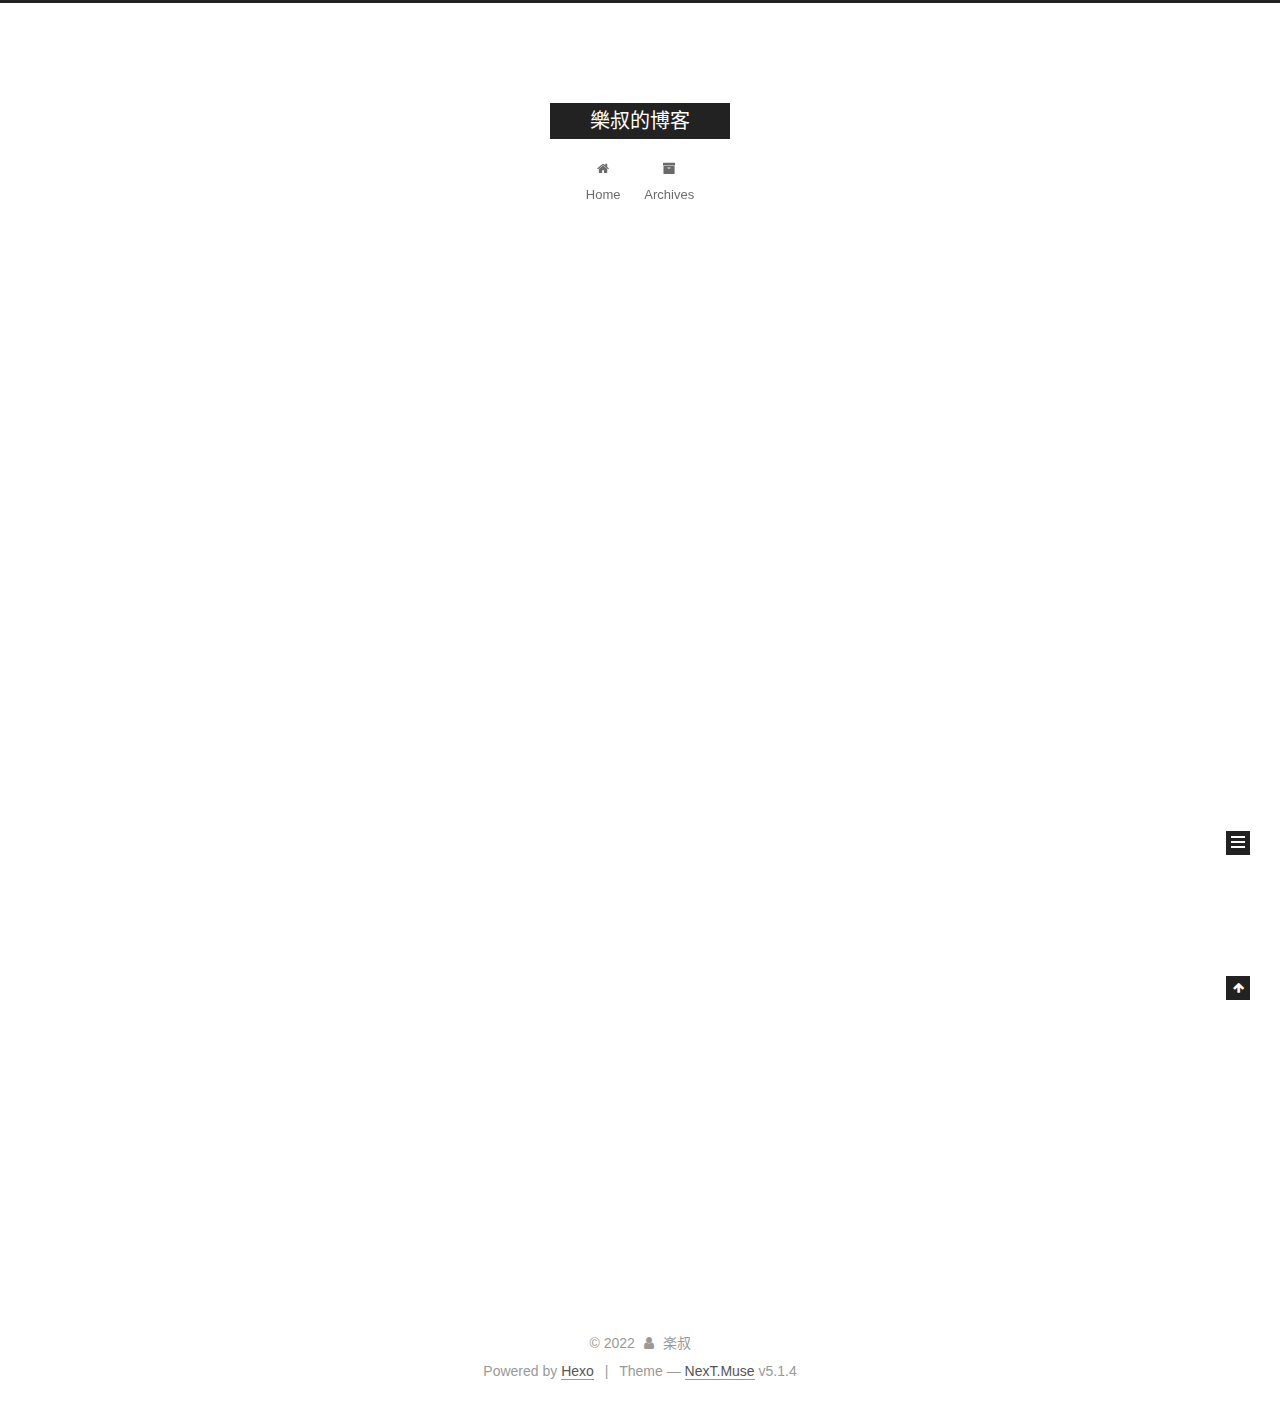
==== index.html @ 226bea48 "Site updated: 2022-01-21 18:06:29" ====
<!DOCTYPE html>



  


<html class="theme-next muse use-motion" lang="zh-CN">
<head>
  <meta charset="UTF-8"/>
<meta http-equiv="X-UA-Compatible" content="IE=edge" />
<meta name="viewport" content="width=device-width, initial-scale=1, maximum-scale=1"/>
<meta name="theme-color" content="#222">









<meta http-equiv="Cache-Control" content="no-transform" />
<meta http-equiv="Cache-Control" content="no-siteapp" />
















  
  
  <link href="/lib/fancybox/source/jquery.fancybox.css?v=2.1.5" rel="stylesheet" type="text/css" />







<link href="/lib/font-awesome/css/font-awesome.min.css?v=4.6.2" rel="stylesheet" type="text/css" />

<link href="/css/main.css?v=5.1.4" rel="stylesheet" type="text/css" />


  <link rel="apple-touch-icon" sizes="180x180" href="/images/apple-touch-icon-next.png?v=5.1.4">


  <link rel="icon" type="image/png" sizes="32x32" href="/images/favicon-32x32-next.png?v=5.1.4">


  <link rel="icon" type="image/png" sizes="16x16" href="/images/favicon-16x16-next.png?v=5.1.4">


  <link rel="mask-icon" href="/images/logo.svg?v=5.1.4" color="#222">





  <meta name="keywords" content="Hexo, NexT" />










<meta name="description" content="分享记录一些东西">
<meta property="og:type" content="website">
<meta property="og:title" content="樂叔的博客">
<meta property="og:url" content="http://yoursite.com/index.html">
<meta property="og:site_name" content="樂叔的博客">
<meta property="og:description" content="分享记录一些东西">
<meta property="og:locale" content="zh_CN">
<meta property="article:author" content="楽叔">
<meta name="twitter:card" content="summary">



<script type="text/javascript" id="hexo.configurations">
  var NexT = window.NexT || {};
  var CONFIG = {
    root: '',
    scheme: 'Muse',
    version: '5.1.4',
    sidebar: {"position":"left","display":"post","offset":12,"b2t":false,"scrollpercent":false,"onmobile":false},
    fancybox: true,
    tabs: true,
    motion: {"enable":true,"async":false,"transition":{"post_block":"fadeIn","post_header":"slideDownIn","post_body":"slideDownIn","coll_header":"slideLeftIn","sidebar":"slideUpIn"}},
    duoshuo: {
      userId: '0',
      author: 'Author'
    },
    algolia: {
      applicationID: '',
      apiKey: '',
      indexName: '',
      hits: {"per_page":10},
      labels: {"input_placeholder":"Search for Posts","hits_empty":"We didn't find any results for the search: ${query}","hits_stats":"${hits} results found in ${time} ms"}
    }
  };
</script>



  <link rel="canonical" href="http://yoursite.com/"/>





  <title>樂叔的博客</title>
  








<meta name="generator" content="Hexo 6.0.0"></head>

<body itemscope itemtype="http://schema.org/WebPage" lang="zh-CN">

  
  
    
  

  <div class="container sidebar-position-left 
  page-home">
    <div class="headband"></div>

    <header id="header" class="header" itemscope itemtype="http://schema.org/WPHeader">
      <div class="header-inner"><div class="site-brand-wrapper">
  <div class="site-meta ">
    

    <div class="custom-logo-site-title">
      <a href="/"  class="brand" rel="start">
        <span class="logo-line-before"><i></i></span>
        <span class="site-title">樂叔的博客</span>
        <span class="logo-line-after"><i></i></span>
      </a>
    </div>
      
        <p class="site-subtitle"></p>
      
  </div>

  <div class="site-nav-toggle">
    <button>
      <span class="btn-bar"></span>
      <span class="btn-bar"></span>
      <span class="btn-bar"></span>
    </button>
  </div>
</div>

<nav class="site-nav">
  

  
    <ul id="menu" class="menu">
      
        
        <li class="menu-item menu-item-home">
          <a href="/%20" rel="section">
            
              <i class="menu-item-icon fa fa-fw fa-home"></i> <br />
            
            Home
          </a>
        </li>
      
        
        <li class="menu-item menu-item-archives">
          <a href="/archives/%20" rel="section">
            
              <i class="menu-item-icon fa fa-fw fa-archive"></i> <br />
            
            Archives
          </a>
        </li>
      

      
    </ul>
  

  
</nav>



 </div>
    </header>

    <main id="main" class="main">
      <div class="main-inner">
        <div class="content-wrap">
          <div id="content" class="content">
            
  <section id="posts" class="posts-expand">
    
      

  

  
  
  

  <article class="post post-type-normal" itemscope itemtype="http://schema.org/Article">
  
  
  
  <div class="post-block">
    <link itemprop="mainEntityOfPage" href="http://yoursite.com/2022/01/21/hello-world/">

    <span hidden itemprop="author" itemscope itemtype="http://schema.org/Person">
      <meta itemprop="name" content="">
      <meta itemprop="description" content="">
      <meta itemprop="image" content="/images/avatar.gif">
    </span>

    <span hidden itemprop="publisher" itemscope itemtype="http://schema.org/Organization">
      <meta itemprop="name" content="樂叔的博客">
    </span>

    
      <header class="post-header">

        
        
          <h1 class="post-title" itemprop="name headline">
                
                <a class="post-title-link" href="/2022/01/21/hello-world/" itemprop="url">Hello World</a></h1>
        

        <div class="post-meta">
          <span class="post-time">
            
              <span class="post-meta-item-icon">
                <i class="fa fa-calendar-o"></i>
              </span>
              
                <span class="post-meta-item-text">Posted on</span>
              
              <time title="Post created" itemprop="dateCreated datePublished" datetime="2022-01-21T16:18:33+08:00">
                2022-01-21
              </time>
            

            

            
          </span>

          

          
            
          

          
          

          

          

          

        </div>
      </header>
    

    
    
    
    <div class="post-body" itemprop="articleBody">

      
      

      
        
          
            <p>Welcome to <a target="_blank" rel="noopener" href="https://hexo.io/">Hexo</a>! This is your very first post. Check <a target="_blank" rel="noopener" href="https://hexo.io/docs/">documentation</a> for more info. If you get any problems when using Hexo, you can find the answer in <a target="_blank" rel="noopener" href="https://hexo.io/docs/troubleshooting.html">troubleshooting</a> or you can ask me on <a target="_blank" rel="noopener" href="https://github.com/hexojs/hexo/issues">GitHub</a>.</p>
<h2 id="Quick-Start"><a href="#Quick-Start" class="headerlink" title="Quick Start"></a>Quick Start</h2><h3 id="Create-a-new-post"><a href="#Create-a-new-post" class="headerlink" title="Create a new post"></a>Create a new post</h3><figure class="highlight bash"><table><tr><td class="gutter"><pre><span class="line">1</span><br></pre></td><td class="code"><pre><span class="line">$ hexo new <span class="string">&quot;My New Post&quot;</span></span><br></pre></td></tr></table></figure>

<p>More info: <a target="_blank" rel="noopener" href="https://hexo.io/docs/writing.html">Writing</a></p>
<h3 id="Run-server"><a href="#Run-server" class="headerlink" title="Run server"></a>Run server</h3><figure class="highlight bash"><table><tr><td class="gutter"><pre><span class="line">1</span><br></pre></td><td class="code"><pre><span class="line">$ hexo server</span><br></pre></td></tr></table></figure>

<p>More info: <a target="_blank" rel="noopener" href="https://hexo.io/docs/server.html">Server</a></p>
<h3 id="Generate-static-files"><a href="#Generate-static-files" class="headerlink" title="Generate static files"></a>Generate static files</h3><figure class="highlight bash"><table><tr><td class="gutter"><pre><span class="line">1</span><br></pre></td><td class="code"><pre><span class="line">$ hexo generate</span><br></pre></td></tr></table></figure>

<p>More info: <a target="_blank" rel="noopener" href="https://hexo.io/docs/generating.html">Generating</a></p>
<h3 id="Deploy-to-remote-sites"><a href="#Deploy-to-remote-sites" class="headerlink" title="Deploy to remote sites"></a>Deploy to remote sites</h3><figure class="highlight bash"><table><tr><td class="gutter"><pre><span class="line">1</span><br></pre></td><td class="code"><pre><span class="line">$ hexo deploy</span><br></pre></td></tr></table></figure>

<p>More info: <a target="_blank" rel="noopener" href="https://hexo.io/docs/one-command-deployment.html">Deployment</a></p>

          
        
      
    </div>
    
    
    

    

    

    

    <footer class="post-footer">
      

      

      

      
      
        <div class="post-eof"></div>
      
    </footer>
  </div>
  
  
  
  </article>


    
  </section>

  


          </div>
          


          

        </div>
        
          
  
  <div class="sidebar-toggle">
    <div class="sidebar-toggle-line-wrap">
      <span class="sidebar-toggle-line sidebar-toggle-line-first"></span>
      <span class="sidebar-toggle-line sidebar-toggle-line-middle"></span>
      <span class="sidebar-toggle-line sidebar-toggle-line-last"></span>
    </div>
  </div>

  <aside id="sidebar" class="sidebar">
    
    <div class="sidebar-inner">

      

      

      <section class="site-overview-wrap sidebar-panel sidebar-panel-active">
        <div class="site-overview">
          <div class="site-author motion-element" itemprop="author" itemscope itemtype="http://schema.org/Person">
            
              <p class="site-author-name" itemprop="name"></p>
              <p class="site-description motion-element" itemprop="description"></p>
          </div>

          <nav class="site-state motion-element">

            
              <div class="site-state-item site-state-posts">
              
                <a href="/archives/%20%7C%7C%20archive">
              
                  <span class="site-state-item-count">1</span>
                  <span class="site-state-item-name">posts</span>
                </a>
              </div>
            

            

            

          </nav>

          

          

          
          

          
          

          

        </div>
      </section>

      

      

    </div>
  </aside>


        
      </div>
    </main>

    <footer id="footer" class="footer">
      <div class="footer-inner">
        <div class="copyright">&copy; <span itemprop="copyrightYear">2022</span>
  <span class="with-love">
    <i class="fa fa-user"></i>
  </span>
  <span class="author" itemprop="copyrightHolder">楽叔</span>

  
</div>


  <div class="powered-by">Powered by <a class="theme-link" target="_blank" href="https://hexo.io">Hexo</a></div>



  <span class="post-meta-divider">|</span>



  <div class="theme-info">Theme &mdash; <a class="theme-link" target="_blank" href="https://github.com/iissnan/hexo-theme-next">NexT.Muse</a> v5.1.4</div>




        







        
      </div>
    </footer>

    
      <div class="back-to-top">
        <i class="fa fa-arrow-up"></i>
        
      </div>
    

    

  </div>

  

<script type="text/javascript">
  if (Object.prototype.toString.call(window.Promise) !== '[object Function]') {
    window.Promise = null;
  }
</script>









  












  
  
    <script type="text/javascript" src="/lib/jquery/index.js?v=2.1.3"></script>
  

  
  
    <script type="text/javascript" src="/lib/fastclick/lib/fastclick.min.js?v=1.0.6"></script>
  

  
  
    <script type="text/javascript" src="/lib/jquery_lazyload/jquery.lazyload.js?v=1.9.7"></script>
  

  
  
    <script type="text/javascript" src="/lib/velocity/velocity.min.js?v=1.2.1"></script>
  

  
  
    <script type="text/javascript" src="/lib/velocity/velocity.ui.min.js?v=1.2.1"></script>
  

  
  
    <script type="text/javascript" src="/lib/fancybox/source/jquery.fancybox.pack.js?v=2.1.5"></script>
  


  


  <script type="text/javascript" src="/js/src/utils.js?v=5.1.4"></script>

  <script type="text/javascript" src="/js/src/motion.js?v=5.1.4"></script>



  
  

  

  


  <script type="text/javascript" src="/js/src/bootstrap.js?v=5.1.4"></script>



  


  




	





  





  












  





  

  

  

  
  

  

  

  

</body>
</html>
---- css/main.css ----
/* normalize.css v3.0.2 | MIT License | git.io/normalize */
html {
  font-family: sans-serif; /* 1 */
  -ms-text-size-adjust: 100%; /* 2 */
  -webkit-text-size-adjust: 100%; /* 2 */
}
body {
  margin: 0;
}
article,
aside,
details,
figcaption,
figure,
footer,
header,
hgroup,
main,
menu,
nav,
section,
summary {
  display: block;
}
audio,
canvas,
progress,
video {
  display: inline-block; /* 1 */
  vertical-align: baseline; /* 2 */
}
audio:not([controls]) {
  display: none;
  height: 0;
}
[hidden],
template {
  display: none;
}
a {
  background-color: transparent;
}
a:active,
a:hover {
  outline: 0;
}
abbr[title] {
  border-bottom: 1px dotted;
}
b,
strong {
  font-weight: bold;
}
dfn {
  font-style: italic;
}
h1 {
  font-size: 2em;
  margin: 0.67em 0;
}
mark {
  background: #ff0;
  color: #000;
}
small {
  font-size: 80%;
}
sub,
sup {
  font-size: 75%;
  line-height: 0;
  position: relative;
  vertical-align: baseline;
}
sup {
  top: -0.5em;
}
sub {
  bottom: -0.25em;
}
img {
  border: 0;
}
svg:not(:root) {
  overflow: hidden;
}
figure {
  margin: 1em 40px;
}
hr {
  -moz-box-sizing: content-box;
  box-sizing: content-box;
  height: 0;
}
pre {
  overflow: auto;
}
code,
kbd,
pre,
samp {
  font-family: monospace, monospace;
  font-size: 1em;
}
button,
input,
optgroup,
select,
textarea {
  color: inherit; /* 1 */
  font: inherit; /* 2 */
  margin: 0; /* 3 */
}
button {
  overflow: visible;
}
button,
select {
  text-transform: none;
}
button,
html input[type="button"],
input[type="reset"],
input[type="submit"] {
  -webkit-appearance: button; /* 2 */
  cursor: pointer; /* 3 */
}
button[disabled],
html input[disabled] {
  cursor: default;
}
button::-moz-focus-inner,
input::-moz-focus-inner {
  border: 0;
  padding: 0;
}
input {
  line-height: normal;
}
input[type="checkbox"],
input[type="radio"] {
  box-sizing: border-box; /* 1 */
  padding: 0; /* 2 */
}
input[type="number"]::-webkit-inner-spin-button,
input[type="number"]::-webkit-outer-spin-button {
  height: auto;
}
input[type="search"] {
  -webkit-appearance: textfield; /* 1 */
  -moz-box-sizing: content-box;
  -webkit-box-sizing: content-box; /* 2 */
  box-sizing: content-box;
}
input[type="search"]::-webkit-search-cancel-button,
input[type="search"]::-webkit-search-decoration {
  -webkit-appearance: none;
}
fieldset {
  border: 1px solid #c0c0c0;
  margin: 0 2px;
  padding: 0.35em 0.625em 0.75em;
}
legend {
  border: 0; /* 1 */
  padding: 0; /* 2 */
}
textarea {
  overflow: auto;
}
optgroup {
  font-weight: bold;
}
table {
  border-collapse: collapse;
  border-spacing: 0;
}
td,
th {
  padding: 0;
}
::selection {
  background: #262a30;
  color: #fff;
}
body {
  position: relative;
  font-family: 'Lato', "PingFang SC", "Microsoft YaHei", sans-serif;
  font-size: 14px;
  line-height: 2;
  color: #555;
  background: #fff;
}
@media (max-width: 767px) {
  body {
    padding-right: 0 !important;
  }
}
@media (min-width: 768px) and (max-width: 991px) {
  body {
    padding-right: 0 !important;
  }
}
@media (min-width: 1600px) {
  body {
    font-size: 16px;
  }
}
h1,
h2,
h3,
h4,
h5,
h6 {
  margin: 0;
  padding: 0;
  font-weight: bold;
  line-height: 1.5;
  font-family: 'Lato', "PingFang SC", "Microsoft YaHei", sans-serif;
}
h2,
h3,
h4,
h5,
h6 {
  margin: 20px 0 15px;
}
h1 {
  font-size: 22px;
}
@media (max-width: 767px) {
  h1 {
    font-size: 18px;
  }
}
h2 {
  font-size: 20px;
}
@media (max-width: 767px) {
  h2 {
    font-size: 16px;
  }
}
h3 {
  font-size: 18px;
}
@media (max-width: 767px) {
  h3 {
    font-size: 14px;
  }
}
h4 {
  font-size: 16px;
}
@media (max-width: 767px) {
  h4 {
    font-size: 12px;
  }
}
h5 {
  font-size: 14px;
}
@media (max-width: 767px) {
  h5 {
    font-size: 10px;
  }
}
h6 {
  font-size: 12px;
}
@media (max-width: 767px) {
  h6 {
    font-size: 8px;
  }
}
p {
  margin: 0 0 20px 0;
}
a {
  color: #555;
  text-decoration: none;
  outline: none;
  border-bottom: 1px solid #999;
  word-wrap: break-word;
}
a:hover {
  color: #222;
  border-bottom-color: #222;
}
blockquote {
  margin: 0;
  padding: 0;
}
img {
  display: block;
  margin: auto;
  max-width: 100%;
  height: auto;
}
hr {
  margin: 40px 0;
  height: 3px;
  border: none;
  background-color: #ddd;
  background-image: repeating-linear-gradient(-45deg, #fff, #fff 4px, transparent 4px, transparent 8px);
}
blockquote {
  padding: 0 15px;
  color: #666;
  border-left: 4px solid #ddd;
}
blockquote cite::before {
  content: "-";
  padding: 0 5px;
}
dt {
  font-weight: 700;
}
dd {
  margin: 0;
  padding: 0;
}
kbd {
  border: 1px solid #ccc;
  border-radius: 0.2em;
  box-shadow: 0.1em 0.1em 0.2em rgba(0,0,0,0.1);
  background-color: #f9f9f9;
  font-family: inherit;
  background-image: -webkit-linear-gradient(top, #eee, #fff, #eee);
  padding: 0.1em 0.3em;
  white-space: nowrap;
}
.text-left {
  text-align: left;
}
.text-center {
  text-align: center;
}
.text-right {
  text-align: right;
}
.text-justify {
  text-align: justify;
}
.text-nowrap {
  white-space: nowrap;
}
.text-lowercase {
  text-transform: lowercase;
}
.text-uppercase {
  text-transform: uppercase;
}
.text-capitalize {
  text-transform: capitalize;
}
.center-block {
  display: block;
  margin-left: auto;
  margin-right: auto;
}
.clearfix:before,
.clearfix:after {
  content: " ";
  display: table;
}
.clearfix:after {
  clear: both;
}
.pullquote {
  width: 45%;
}
.pullquote.left {
  float: left;
  margin-left: 5px;
  margin-right: 10px;
}
.pullquote.right {
  float: right;
  margin-left: 10px;
  margin-right: 5px;
}
.affix.affix.affix {
  position: fixed;
}
.translation {
  margin-top: -20px;
  font-size: 14px;
  color: #999;
}
.scrollbar-measure {
  width: 100px;
  height: 100px;
  overflow: scroll;
  position: absolute;
  top: -9999px;
}
.use-motion .motion-element {
  opacity: 0;
}
table {
  margin: 20px 0;
  width: 100%;
  border-collapse: collapse;
  border-spacing: 0;
  border: 1px solid #ddd;
  font-size: 14px;
  table-layout: fixed;
  word-wrap: break-all;
}
table>tbody>tr:nth-of-type(odd) {
  background-color: #f9f9f9;
}
table>tbody>tr:hover {
  background-color: #f5f5f5;
}
caption,
th,
td {
  padding: 8px;
  text-align: left;
  vertical-align: middle;
  font-weight: normal;
}
th,
td {
  border-bottom: 3px solid #ddd;
  border-right: 1px solid #eee;
}
th {
  padding-bottom: 10px;
  font-weight: 700;
}
td {
  border-bottom-width: 1px;
}
html,
body {
  height: 100%;
}
.container {
  position: relative;
  min-height: 100%;
}
.header-inner {
  margin: 0 auto;
  padding: 100px 0 70px;
  width: 700px;
}
@media (min-width: 1600px) {
  .container .header-inner {
    width: 900px;
  }
}
.main {
  padding-bottom: 150px;
}
.main-inner {
  margin: 0 auto;
  width: 700px;
}
@media (min-width: 1600px) {
  .container .main-inner {
    width: 900px;
  }
}
.footer {
  position: absolute;
  left: 0;
  bottom: 0;
  width: 100%;
  min-height: 50px;
}
.footer-inner {
  box-sizing: border-box;
  margin: 20px auto;
  width: 700px;
}
@media (min-width: 1600px) {
  .container .footer-inner {
    width: 900px;
  }
}
pre,
.highlight {
  overflow: auto;
  margin: 20px 0;
  padding: 0;
  font-size: 13px;
  color: #4d4d4c;
  background: #f7f7f7;
  line-height: 1.6;
}
pre,
code {
  font-family: consolas, Menlo, "PingFang SC", "Microsoft YaHei", monospace;
}
code {
  padding: 2px 4px;
  word-wrap: break-word;
  color: #555;
  background: #eee;
  border-radius: 3px;
  font-size: 13px;
}
pre {
  padding: 10px;
}
pre code {
  padding: 0;
  color: #4d4d4c;
  background: none;
  text-shadow: none;
}
.highlight {
  border-radius: 1px;
}
.highlight pre {
  border: none;
  margin: 0;
  padding: 10px 0;
}
.highlight table {
  margin: 0;
  width: auto;
  border: none;
}
.highlight td {
  border: none;
  padding: 0;
}
.highlight figcaption {
  font-size: 1em;
  color: #4d4d4c;
  line-height: 1em;
  margin-bottom: 1em;
}
.highlight figcaption:before,
.highlight figcaption:after {
  content: " ";
  display: table;
}
.highlight figcaption:after {
  clear: both;
}
.highlight figcaption a {
  float: right;
  color: #4d4d4c;
}
.highlight figcaption a:hover {
  border-bottom-color: #4d4d4c;
}
.highlight .gutter pre {
  padding-left: 10px;
  padding-right: 10px;
  color: #869194;
  text-align: right;
  background-color: #eff2f3;
}
.highlight .code pre {
  width: 100%;
  padding-left: 10px;
  padding-right: 10px;
  background-color: #f7f7f7;
}
.highlight .line {
  height: 20px;
}
.gutter {
  -webkit-user-select: none;
  -moz-user-select: none;
  -ms-user-select: none;
  user-select: none;
}
.gist table {
  width: auto;
}
.gist table td {
  border: none;
}
pre .deletion {
  background: #fdd;
}
pre .addition {
  background: #dfd;
}
pre .meta {
  color: #8959a8;
}
pre .comment {
  color: #8e908c;
}
pre .variable,
pre .attribute,
pre .tag,
pre .regexp,
pre .ruby .constant,
pre .xml .tag .title,
pre .xml .pi,
pre .xml .doctype,
pre .html .doctype,
pre .css .id,
pre .css .class,
pre .css .pseudo {
  color: #c82829;
}
pre .number,
pre .preprocessor,
pre .built_in,
pre .literal,
pre .params,
pre .constant,
pre .command {
  color: #f5871f;
}
pre .ruby .class .title,
pre .css .rules .attribute,
pre .string,
pre .value,
pre .inheritance,
pre .header,
pre .ruby .symbol,
pre .xml .cdata,
pre .special,
pre .number,
pre .formula {
  color: #718c00;
}
pre .title,
pre .css .hexcolor {
  color: #3e999f;
}
pre .function,
pre .python .decorator,
pre .python .title,
pre .ruby .function .title,
pre .ruby .title .keyword,
pre .perl .sub,
pre .javascript .title,
pre .coffeescript .title {
  color: #4271ae;
}
pre .keyword,
pre .javascript .function {
  color: #8959a8;
}
.full-image.full-image.full-image.full-image {
  border: none;
  max-width: 100%;
  width: auto;
  margin: 20px auto 25px;
}
@media (min-width: 992px) {
  .full-image.full-image.full-image.full-image {
    max-width: none;
    width: 110%;
    margin: 25px -5%;
  }
}
.blockquote-center,
.page-home .post-type-quote blockquote,
.page-post-detail .post-type-quote blockquote {
  position: relative;
  margin: 40px 0;
  padding: 0;
  border-left: none;
  text-align: center;
}
.blockquote-center::before,
.page-home .post-type-quote blockquote::before,
.page-post-detail .post-type-quote blockquote::before,
.blockquote-center::after,
.page-home .post-type-quote blockquote::after,
.page-post-detail .post-type-quote blockquote::after {
  position: absolute;
  content: ' ';
  display: block;
  width: 100%;
  height: 24px;
  opacity: 0.2;
  background-repeat: no-repeat;
  background-position: 0 -6px;
  background-size: 22px 22px;
}
.blockquote-center::before,
.page-home .post-type-quote blockquote::before,
.page-post-detail .post-type-quote blockquote::before {
  top: -20px;
  background-image: url("../images/quote-l.svg");
  border-top: 1px solid #ccc;
}
.blockquote-center::after,
.page-home .post-type-quote blockquote::after,
.page-post-detail .post-type-quote blockquote::after {
  bottom: -20px;
  background-image: url("../images/quote-r.svg");
  border-bottom: 1px solid #ccc;
  background-position: 100% 8px;
}
.blockquote-center p,
.page-home .post-type-quote blockquote p,
.page-post-detail .post-type-quote blockquote p,
.blockquote-center div,
.page-home .post-type-quote blockquote div,
.page-post-detail .post-type-quote blockquote div {
  text-align: center;
}
.post .post-body .group-picture img {
  box-sizing: border-box;
  padding: 0 3px;
  border: none;
}
.post .group-picture-row {
  overflow: hidden;
  margin-top: 6px;
}
.post .group-picture-row:first-child {
  margin-top: 0;
}
.post .group-picture-column {
  float: left;
}
.page-post-detail .post-body .group-picture-column {
  float: none;
  margin-top: 10px;
  width: auto !important;
}
.page-post-detail .post-body .group-picture-column img {
  margin: 0 auto;
}
.page-archive .group-picture-container {
  overflow: hidden;
}
.page-archive .group-picture-row {
  float: left;
}
.page-archive .group-picture-row:first-child {
  margin-top: 6px;
}
.page-archive .group-picture-column {
  max-width: 150px;
  max-height: 150px;
}
.post-body .note {
  position: relative;
  padding: 15px;
  margin-bottom: 20px;
  border: 1px solid #eee;
  border-left-width: 5px;
  border-radius: 3px;
}
.post-body .note h2,
.post-body .note h3,
.post-body .note h4,
.post-body .note h5,
.post-body .note h6 {
  margin-top: 0;
  margin-bottom: 0;
  border-bottom: initial;
  padding-top: 0 !important;
}
.post-body .note p:first-child,
.post-body .note ul:first-child,
.post-body .note ol:first-child,
.post-body .note table:first-child,
.post-body .note pre:first-child,
.post-body .note blockquote:first-child {
  margin-top: 0;
}
.post-body .note p:last-child,
.post-body .note ul:last-child,
.post-body .note ol:last-child,
.post-body .note table:last-child,
.post-body .note pre:last-child,
.post-body .note blockquote:last-child {
  margin-bottom: 0;
}
.post-body .note.default {
  border-left-color: #777;
}
.post-body .note.default h2,
.post-body .note.default h3,
.post-body .note.default h4,
.post-body .note.default h5,
.post-body .note.default h6 {
  color: #777;
}
.post-body .note.primary {
  border-left-color: #6f42c1;
}
.post-body .note.primary h2,
.post-body .note.primary h3,
.post-body .note.primary h4,
.post-body .note.primary h5,
.post-body .note.primary h6 {
  color: #6f42c1;
}
.post-body .note.info {
  border-left-color: #428bca;
}
.post-body .note.info h2,
.post-body .note.info h3,
.post-body .note.info h4,
.post-body .note.info h5,
.post-body .note.info h6 {
  color: #428bca;
}
.post-body .note.success {
  border-left-color: #5cb85c;
}
.post-body .note.success h2,
.post-body .note.success h3,
.post-body .note.success h4,
.post-body .note.success h5,
.post-body .note.success h6 {
  color: #5cb85c;
}
.post-body .note.warning {
  border-left-color: #f0ad4e;
}
.post-body .note.warning h2,
.post-body .note.warning h3,
.post-body .note.warning h4,
.post-body .note.warning h5,
.post-body .note.warning h6 {
  color: #f0ad4e;
}
.post-body .note.danger {
  border-left-color: #d9534f;
}
.post-body .note.danger h2,
.post-body .note.danger h3,
.post-body .note.danger h4,
.post-body .note.danger h5,
.post-body .note.danger h6 {
  color: #d9534f;
}
.post-body .label {
  display: inline;
  padding: 0 2px;
  white-space: nowrap;
}
.post-body .label.default {
  background-color: #f0f0f0;
}
.post-body .label.primary {
  background-color: #efe6f7;
}
.post-body .label.info {
  background-color: #e5f2f8;
}
.post-body .label.success {
  background-color: #e7f4e9;
}
.post-body .label.warning {
  background-color: #fcf6e1;
}
.post-body .label.danger {
  background-color: #fae8eb;
}
.post-body .tabs {
  position: relative;
  display: block;
  margin-bottom: 20px;
  padding-top: 10px;
}
.post-body .tabs ul.nav-tabs {
  margin: 0;
  padding: 0;
  display: flex;
  margin-bottom: -1px;
}
@media (max-width: 413px) {
  .post-body .tabs ul.nav-tabs {
    display: block;
    margin-bottom: 5px;
  }
}
.post-body .tabs ul.nav-tabs li.tab {
  list-style-type: none !important;
  margin: 0 0.25em 0 0;
  border-top: 3px solid transparent;
  border-left: 1px solid transparent;
  border-right: 1px solid transparent;
}
@media (max-width: 413px) {
  .post-body .tabs ul.nav-tabs li.tab {
    margin: initial;
    border-top: 1px solid transparent;
    border-left: 3px solid transparent;
    border-right: 1px solid transparent;
    border-bottom: 1px solid transparent;
  }
}
.post-body .tabs ul.nav-tabs li.tab a {
  outline: 0;
  border-bottom: initial;
  display: block;
  line-height: 1.8em;
  padding: 0.25em 0.75em;
  transition-duration: 0.2s;
  transition-timing-function: ease-out;
  transition-delay: 0s;
}
.post-body .tabs ul.nav-tabs li.tab a i {
  width: 1.285714285714286em;
}
.post-body .tabs ul.nav-tabs li.tab.active {
  border-top: 3px solid #fc6423;
  border-left: 1px solid #ddd;
  border-right: 1px solid #ddd;
  background-color: #fff;
}
@media (max-width: 413px) {
  .post-body .tabs ul.nav-tabs li.tab.active {
    border-top: 1px solid #ddd;
    border-left: 3px solid #fc6423;
    border-right: 1px solid #ddd;
    border-bottom: 1px solid #ddd;
  }
}
.post-body .tabs ul.nav-tabs li.tab.active a {
  cursor: default;
  color: #555;
}
.post-body .tabs .tab-content {
  background-color: #fff;
}
.post-body .tabs .tab-content .tab-pane {
  border: 1px solid #ddd;
  padding: 20px 20px 0 20px;
}
.post-body .tabs .tab-content .tab-pane:not(.active) {
  display: none !important;
}
.post-body .tabs .tab-content .tab-pane.active {
  display: block !important;
}
.btn {
  display: inline-block;
  padding: 0 20px;
  font-size: 14px;
  color: #fff;
  background: #222;
  border: 2px solid #222;
  text-decoration: none;
  border-radius: 0;
  transition-property: background-color;
  transition-duration: 0.2s;
  transition-timing-function: ease-in-out;
  transition-delay: 0s;
  line-height: 2;
}
.btn:hover {
  border-color: #222;
  color: #222;
  background: #fff;
}
.btn +.btn {
  margin: 0 0 8px 8px;
}
.btn .fa-fw {
  width: 1.285714285714286em;
  text-align: left;
}
.btn-bar {
  display: block;
  width: 22px;
  height: 2px;
  background: #555;
  border-radius: 1px;
}
.btn-bar+.btn-bar {
  margin-top: 4px;
}
.pagination {
  margin: 120px 0 40px;
  text-align: center;
  border-top: 1px solid #eee;
}
.page-number-basic,
.pagination .prev,
.pagination .next,
.pagination .page-number,
.pagination .space {
  display: inline-block;
  position: relative;
  top: -1px;
  margin: 0 10px;
  padding: 0 11px;
}
@media (max-width: 767px) {
  .page-number-basic,
  .pagination .prev,
  .pagination .next,
  .pagination .page-number,
  .pagination .space {
    margin: 0 5px;
  }
}
.pagination .prev,
.pagination .next,
.pagination .page-number {
  border-bottom: 0;
  border-top: 1px solid #eee;
  transition-property: border-color;
  transition-duration: 0.2s;
  transition-timing-function: ease-in-out;
  transition-delay: 0s;
}
.pagination .prev:hover,
.pagination .next:hover,
.pagination .page-number:hover {
  border-top-color: #222;
}
.pagination .space {
  padding: 0;
  margin: 0;
}
.pagination .prev {
  margin-left: 0;
}
.pagination .next {
  margin-right: 0;
}
.pagination .page-number.current {
  color: #fff;
  background: #ccc;
  border-top-color: #ccc;
}
@media (max-width: 767px) {
  .pagination {
    border-top: none;
  }
  .pagination .prev,
  .pagination .next,
  .pagination .page-number {
    margin-bottom: 10px;
    border-top: 0;
    border-bottom: 1px solid #eee;
    padding: 0 10px;
  }
  .pagination .prev:hover,
  .pagination .next:hover,
  .pagination .page-number:hover {
    border-bottom-color: #222;
  }
}
.comments {
  margin: 60px 20px 0;
}
.tag-cloud {
  text-align: center;
}
.tag-cloud a {
  display: inline-block;
  margin: 10px;
}
.back-to-top {
  box-sizing: border-box;
  position: fixed;
  bottom: -100px;
  right: 30px;
  z-index: 1050;
  padding: 0 6px;
  width: 24px;
  background: #222;
  font-size: 12px;
  opacity: 1;
  color: #fff;
  cursor: pointer;
  text-align: center;
  -webkit-transform: translateZ(0);
  transition-property: bottom;
  transition-duration: 0.2s;
  transition-timing-function: ease-in-out;
  transition-delay: 0s;
}
@media (min-width: 768px) and (max-width: 991px) {
  .back-to-top {
    display: none !important;
  }
}
@media (max-width: 767px) {
  .back-to-top {
    display: none !important;
  }
}
.back-to-top.back-to-top-on {
  bottom: 19px;
}
.header {
  background: transparent;
}
.header-inner {
  position: relative;
}
.headband {
  height: 3px;
  background: #222;
}
.site-meta {
  margin: 0;
  text-align: center;
}
@media (max-width: 767px) {
  .site-meta {
    text-align: center;
  }
}
.brand {
  position: relative;
  display: inline-block;
  padding: 0 40px;
  color: #fff;
  background: #222;
  border-bottom: none;
}
.brand:hover {
  color: #fff;
}
.logo {
  display: inline-block;
  margin-right: 5px;
  line-height: 36px;
  vertical-align: top;
}
.site-title {
  display: inline-block;
  vertical-align: top;
  line-height: 36px;
  font-size: 20px;
  font-weight: normal;
  font-family: 'Lato', "PingFang SC", "Microsoft YaHei", sans-serif;
}
.site-subtitle {
  margin-top: 10px;
  font-size: 13px;
  color: #999;
}
.use-motion .brand {
  opacity: 0;
}
.use-motion .logo,
.use-motion .site-title,
.use-motion .site-subtitle {
  opacity: 0;
  position: relative;
  top: -10px;
}
.site-nav-toggle {
  display: none;
  position: absolute;
  top: 10px;
  left: 10px;
}
@media (max-width: 767px) {
  .site-nav-toggle {
    display: block;
  }
}
.site-nav-toggle button {
  margin-top: 2px;
  padding: 9px 10px;
  background: transparent;
  border: none;
}
@media (max-width: 767px) {
  .site-nav {
    display: none;
    margin: 0 -10px;
    padding: 0 10px;
    clear: both;
    border-top: 1px solid #ddd;
  }
}
@media (min-width: 768px) and (max-width: 991px) {
  .site-nav {
    display: block !important;
  }
}
@media (min-width: 992px) {
  .site-nav {
    display: block !important;
  }
}
.menu {
  margin-top: 20px;
  padding-left: 0;
  text-align: center;
}
.menu .menu-item {
  display: inline-block;
  margin: 0 10px;
  list-style: none;
}
@media screen and (max-width: 767px) {
  .menu .menu-item {
    margin-top: 10px;
  }
}
.menu .menu-item a {
  display: block;
  font-size: 13px;
  line-height: inherit;
  border-bottom: 1px solid transparent;
  transition-property: border-color;
  transition-duration: 0.2s;
  transition-timing-function: ease-in-out;
  transition-delay: 0s;
}
.menu .menu-item a:hover {
  border-bottom-color: #222;
}
.menu .menu-item .fa {
  margin-right: 5px;
}
.use-motion .menu-item {
  opacity: 0;
}
.post-body {
  font-family: 'Lato', "PingFang SC", "Microsoft YaHei", sans-serif;
}
@media (max-width: 767px) {
  .post-body {
    word-break: break-word;
  }
}
.post-body .fancybox img {
  display: block !important;
  margin: 0 auto;
  cursor: pointer;
  cursor: zoom-in;
  cursor: -webkit-zoom-in;
}
.post-body .image-caption,
.post-body .figure .caption {
  margin: -20px auto 15px;
  text-align: center;
  font-size: 14px;
  color: #999;
  font-weight: bold;
  line-height: 1;
}
.post-sticky-flag {
  display: inline-block;
  font-size: 16px;
  -ms-transform: rotate(30deg);
  -webkit-transform: rotate(30deg);
  -moz-transform: rotate(30deg);
  -ms-transform: rotate(30deg);
  -o-transform: rotate(30deg);
  transform: rotate(30deg);
}
.use-motion .post-block,
.use-motion .pagination,
.use-motion .comments {
  opacity: 0;
}
.use-motion .post-header {
  opacity: 0;
}
.use-motion .post-body {
  opacity: 0;
}
.use-motion .collection-title {
  opacity: 0;
}
.posts-expand {
  padding-top: 40px;
}
@media (max-width: 767px) {
  .posts-expand {
    margin: 0 20px;
  }
  .post-body pre .gutter pre {
    padding-right: 10px;
  }
  .post-body .highlight {
    margin-left: 0px;
    margin-right: 0px;
    padding: 0;
  }
  .post-body .highlight .gutter pre {
    padding-right: 10px;
  }
}
@media (min-width: 992px) {
  .posts-expand .post-body {
    text-align: justify;
  }
}
.posts-expand .post-body h2,
.posts-expand .post-body h3,
.posts-expand .post-body h4,
.posts-expand .post-body h5,
.posts-expand .post-body h6 {
  padding-top: 10px;
}
.posts-expand .post-body h2 .header-anchor,
.posts-expand .post-body h3 .header-anchor,
.posts-expand .post-body h4 .header-anchor,
.posts-expand .post-body h5 .header-anchor,
.posts-expand .post-body h6 .header-anchor {
  float: right;
  margin-left: 10px;
  color: #ccc;
  border-bottom-style: none;
  visibility: hidden;
}
.posts-expand .post-body h2 .header-anchor:hover,
.posts-expand .post-body h3 .header-anchor:hover,
.posts-expand .post-body h4 .header-anchor:hover,
.posts-expand .post-body h5 .header-anchor:hover,
.posts-expand .post-body h6 .header-anchor:hover {
  color: inherit;
}
.posts-expand .post-body h2:hover .header-anchor,
.posts-expand .post-body h3:hover .header-anchor,
.posts-expand .post-body h4:hover .header-anchor,
.posts-expand .post-body h5:hover .header-anchor,
.posts-expand .post-body h6:hover .header-anchor {
  visibility: visible;
}
.posts-expand .post-body ul li {
  list-style: circle;
}
.posts-expand .post-body img {
  box-sizing: border-box;
  margin: auto;
  padding: 3px;
  border: 1px solid #ddd;
}
.posts-expand .post-body .fancybox img {
  margin: 0 auto 25px;
}
@media (max-width: 767px) {
  .posts-collapse {
    margin: 0 20px;
  }
  .posts-collapse .post-title,
  .posts-collapse .post-meta {
    display: block;
    width: auto;
    text-align: left;
  }
}
.posts-collapse {
  position: relative;
  z-index: 1010;
  margin-left: 55px;
}
.posts-collapse::after {
  content: " ";
  position: absolute;
  top: 20px;
  left: 0;
  margin-left: -2px;
  width: 4px;
  height: 100%;
  background: #f5f5f5;
  z-index: -1;
}
@media (max-width: 767px) {
  .posts-collapse {
    margin: 0 20px;
  }
}
.posts-collapse .collection-title {
  position: relative;
  margin: 60px 0;
}
.posts-collapse .collection-title h1,
.posts-collapse .collection-title h2 {
  margin-left: 20px;
}
.posts-collapse .collection-title small {
  color: #bbb;
  margin-left: 5px;
}
.posts-collapse .collection-title::before {
  content: " ";
  position: absolute;
  left: 0;
  top: 50%;
  margin-left: -4px;
  margin-top: -4px;
  width: 8px;
  height: 8px;
  background: #bbb;
  border-radius: 50%;
}
.posts-collapse .post {
  margin: 30px 0;
}
.posts-collapse .post-header {
  position: relative;
  transition-duration: 0.2s;
  transition-timing-function: ease-in-out;
  transition-delay: 0s;
  transition-property: border;
  border-bottom: 1px dashed #ccc;
}
.posts-collapse .post-header::before {
  content: " ";
  position: absolute;
  left: 0;
  top: 12px;
  width: 6px;
  height: 6px;
  margin-left: -4px;
  background: #bbb;
  border-radius: 50%;
  border: 1px solid #fff;
  transition-duration: 0.2s;
  transition-timing-function: ease-in-out;
  transition-delay: 0s;
  transition-property: background;
}
.posts-collapse .post-header:hover {
  border-bottom-color: #666;
}
.posts-collapse .post-header:hover::before {
  background: #222;
}
.posts-collapse .post-meta {
  position: absolute;
  font-size: 12px;
  left: 20px;
  top: 5px;
}
.posts-collapse .post-comments-count {
  display: none;
}
.posts-collapse .post-title {
  margin-left: 60px;
  font-size: 16px;
  font-weight: normal;
  line-height: inherit;
}
.posts-collapse .post-title::after {
  margin-left: 3px;
  opacity: 0.6;
}
.posts-collapse .post-title a {
  color: #666;
  border-bottom: none;
}
.page-home .post-type-quote .post-header,
.page-post-detail .post-type-quote .post-header,
.page-home .post-type-quote .post-tags,
.page-post-detail .post-type-quote .post-tags {
  display: none;
}
.posts-expand .post-title {
  text-align: center;
  word-break: break-word;
  font-weight: 400;
}
.posts-expand .post-title-link {
  display: inline-block;
  position: relative;
  color: #555;
  border-bottom: none;
  line-height: 1.2;
  vertical-align: top;
}
.posts-expand .post-title-link::before {
  content: "";
  position: absolute;
  width: 100%;
  height: 2px;
  bottom: 0;
  left: 0;
  background-color: #000;
  visibility: hidden;
  -webkit-transform: scaleX(0);
  -moz-transform: scaleX(0);
  -ms-transform: scaleX(0);
  -o-transform: scaleX(0);
  transform: scaleX(0);
  transition-duration: 0.2s;
  transition-timing-function: ease-in-out;
  transition-delay: 0s;
}
.posts-expand .post-title-link:hover::before {
  visibility: visible;
  -webkit-transform: scaleX(1);
  -moz-transform: scaleX(1);
  -ms-transform: scaleX(1);
  -o-transform: scaleX(1);
  transform: scaleX(1);
}
.posts-expand .post-title-link .fa {
  font-size: 16px;
}
.posts-expand .post-meta {
  margin: 3px 0 60px 0;
  color: #999;
  font-family: 'Lato', "PingFang SC", "Microsoft YaHei", sans-serif;
  font-size: 12px;
  text-align: center;
}
.posts-expand .post-meta .post-category-list {
  display: inline-block;
  margin: 0;
  padding: 3px;
}
.posts-expand .post-meta .post-category-list-link {
  color: #999;
}
.posts-expand .post-meta .post-description {
  font-size: 14px;
  margin-top: 2px;
}
.post-meta-divider {
  margin: 0 0.5em;
}
.post-meta-item-icon {
  margin-right: 3px;
}
@media (min-width: 768px) and (max-width: 991px) {
  .post-meta-item-icon {
    display: inline-block;
  }
}
@media (max-width: 767px) {
  .post-meta-item-icon {
    display: inline-block;
  }
}
@media (min-width: 768px) and (max-width: 991px) {
  .post-meta-item-text {
    display: none;
  }
}
@media (max-width: 767px) {
  .post-meta-item-text {
    display: none;
  }
}
@media (max-width: 767px) {
  .posts-expand .post-comments-count {
    display: none;
  }
}
.post-button {
  margin-top: 40px;
}
.posts-expand .post-tags {
  margin-top: 40px;
  text-align: center;
}
.posts-expand .post-tags a {
  display: inline-block;
  margin-right: 10px;
  font-size: 13px;
}
.post-nav {
  display: table;
  margin-top: 15px;
  width: 100%;
  border-top: 1px solid #eee;
}
.post-nav-divider {
  display: table-cell;
  width: 10%;
}
.post-nav-item {
  display: table-cell;
  padding: 10px 0 0 0;
  width: 45%;
  vertical-align: top;
}
.post-nav-item a {
  position: relative;
  display: block;
  line-height: 25px;
  font-size: 14px;
  color: #555;
  border-bottom: none;
}
.post-nav-item a:hover {
  color: #222;
  border-bottom: none;
}
.post-nav-item a:active {
  top: 2px;
}
.post-nav-item .fa {
  position: absolute;
  top: 8px;
  left: 0;
  font-size: 12px;
}
.post-nav-next a {
  padding-left: 15px;
}
.post-nav-prev {
  text-align: right;
}
.post-nav-prev a {
  padding-right: 15px;
}
.post-nav-prev .fa {
  right: 0;
  left: auto;
}
.posts-expand .post-eof {
  display: block;
  margin: 80px auto 60px;
  width: 8%;
  height: 1px;
  background: #ccc;
  text-align: center;
}
.post:last-child .post-eof.post-eof.post-eof {
  display: none;
}
.post-gallery {
  display: table;
  table-layout: fixed;
  width: 100%;
  border-collapse: separate;
}
.post-gallery-row {
  display: table-row;
}
.post-gallery .post-gallery-img {
  display: table-cell;
  text-align: center;
  vertical-align: middle;
  border: none;
}
.post-gallery .post-gallery-img img {
  max-width: 100%;
  max-height: 100%;
  border: none;
}
.fancybox-close,
.fancybox-close:hover {
  border: none;
}
.rtl.post-body p,
.rtl.post-body a,
.rtl.post-body h1,
.rtl.post-body h2,
.rtl.post-body h3,
.rtl.post-body h4,
.rtl.post-body h5,
.rtl.post-body h6,
.rtl.post-body li,
.rtl.post-body ul,
.rtl.post-body ol {
  direction: rtl;
  font-family: UKIJ Ekran;
}
.rtl.post-title {
  font-family: UKIJ Ekran;
}
.sidebar {
  position: fixed;
  right: 0;
  top: 0;
  bottom: 0;
  width: 0;
  z-index: 1040;
  box-shadow: inset 0 2px 6px #000;
  background: #222;
  -webkit-transform: translateZ(0);
}
.sidebar a {
  color: #999;
  border-bottom-color: #555;
}
.sidebar a:hover {
  color: #eee;
}
@media (min-width: 768px) and (max-width: 991px) {
  .sidebar {
    display: none !important;
  }
}
@media (max-width: 767px) {
  .sidebar {
    display: none !important;
  }
}
.sidebar-inner {
  position: relative;
  padding: 20px 10px;
  color: #999;
  text-align: center;
}
.site-overview-wrap {
  overflow: hidden;
}
.site-overview {
  overflow-y: auto;
  overflow-x: hidden;
}
.sidebar-toggle {
  position: fixed;
  right: 30px;
  bottom: 45px;
  width: 14px;
  height: 14px;
  padding: 5px;
  background: #222;
  line-height: 0;
  z-index: 1050;
  cursor: pointer;
  -webkit-transform: translateZ(0);
}
@media (min-width: 768px) and (max-width: 991px) {
  .sidebar-toggle {
    display: none !important;
  }
}
@media (max-width: 767px) {
  .sidebar-toggle {
    display: none !important;
  }
}
.sidebar-toggle-line {
  position: relative;
  display: inline-block;
  vertical-align: top;
  height: 2px;
  width: 100%;
  background: #fff;
  margin-top: 3px;
}
.sidebar-toggle-line:first-child {
  margin-top: 0;
}
.site-author-image {
  display: block;
  margin: 0 auto;
  padding: 2px;
  max-width: 96px;
  height: auto;
  border: 2px solid #333;
}
.site-author-name {
  margin: 5px 0 0;
  text-align: center;
  color: #f5f5f5;
  font-weight: normal;
}
.site-description {
  margin-top: 5px;
  text-align: center;
  font-size: 14px;
  color: #999;
}
.site-state {
  overflow: hidden;
  line-height: 1.4;
  white-space: nowrap;
  text-align: center;
}
.site-state-item {
  display: inline-block;
  padding: 0 15px;
  border-left: 1px solid #333;
}
.site-state-item:first-child {
  border-left: none;
}
.site-state-item a {
  border-bottom: none;
}
.site-state-item-count {
  display: block;
  text-align: center;
  color: inherit;
  font-weight: 600;
  font-size: 18px;
}
.site-state-item-name {
  font-size: 13px;
  color: inherit;
}
.feed-link {
  margin-top: 20px;
}
.feed-link a {
  display: inline-block;
  padding: 0 15px;
  color: #fc6423;
  border: 1px solid #fc6423;
  border-radius: 4px;
}
.feed-link a i {
  color: #fc6423;
  font-size: 14px;
}
.feed-link a:hover {
  color: #fff;
  background: #fc6423;
}
.feed-link a:hover i {
  color: #fff;
}
.links-of-author {
  margin-top: 20px;
}
.links-of-author a {
  display: inline-block;
  vertical-align: middle;
  margin-right: 10px;
  margin-bottom: 10px;
  border-bottom-color: #555;
  font-size: 13px;
}
.links-of-author a:before {
  display: inline-block;
  vertical-align: middle;
  margin-right: 3px;
  content: " ";
  width: 4px;
  height: 4px;
  border-radius: 50%;
  background: #b14e63;
}
.links-of-blogroll {
  font-size: 13px;
}
.links-of-blogroll-title {
  margin-top: 20px;
  font-size: 14px;
  font-weight: 600;
}
.links-of-blogroll-list {
  margin: 0;
  padding: 0;
  list-style: none;
}
.links-of-blogroll-item {
  padding: 2px 10px;
}
.links-of-blogroll-item a {
  max-width: 280px;
  box-sizing: border-box;
  display: inline-block;
  overflow: hidden;
  white-space: nowrap;
  text-overflow: ellipsis;
}
.sidebar-nav {
  margin: 0 0 20px;
  padding-left: 0;
}
.sidebar-nav li {
  display: inline-block;
  cursor: pointer;
  border-bottom: 1px solid transparent;
  font-size: 14px;
  color: #555;
}
.sidebar-nav li:hover {
  color: #f5f5f5;
}
.page-post-detail .sidebar-nav-toc {
  padding: 0 5px;
}
.page-post-detail .sidebar-nav-overview {
  margin-left: 10px;
}
.sidebar-nav .sidebar-nav-active {
  color: #87daff;
  border-bottom-color: #87daff;
}
.sidebar-nav .sidebar-nav-active:hover {
  color: #87daff;
}
.sidebar-panel {
  display: none;
}
.sidebar-panel-active {
  display: block;
}
.post-toc-empty {
  font-size: 14px;
  color: #666;
}
.post-toc-wrap {
  overflow: hidden;
}
.post-toc {
  overflow: auto;
}
.post-toc ol {
  margin: 0;
  padding: 0 2px 5px 10px;
  text-align: left;
  list-style: none;
  font-size: 14px;
}
.post-toc ol > ol {
  padding-left: 0;
}
.post-toc ol a {
  transition-duration: 0.2s;
  transition-timing-function: ease-in-out;
  transition-delay: 0s;
  transition-property: all;
  color: #999;
  border-bottom-color: #555;
}
.post-toc ol a:hover {
  color: #ccc;
  border-bottom-color: #ccc;
}
.post-toc .nav-item {
  overflow: hidden;
  text-overflow: ellipsis;
  text-align: justify;
  white-space: nowrap;
  line-height: 1.8;
}
.post-toc .nav .nav-child {
  display: none;
}
.post-toc .nav .active > .nav-child {
  display: block;
}
.post-toc .nav .active-current > .nav-child {
  display: block;
}
.post-toc .nav .active-current > .nav-child > .nav-item {
  display: block;
}
.post-toc .nav .active > a {
  color: #87daff;
  border-bottom-color: #87daff;
}
.post-toc .nav .active-current > a {
  color: #87daff;
}
.post-toc .nav .active-current > a:hover {
  color: #87daff;
}
.footer {
  font-size: 14px;
  color: #999;
}
.footer img {
  border: none;
}
.footer-inner {
  text-align: center;
}
.with-love {
  display: inline-block;
  margin: 0 5px;
}
.powered-by,
.theme-info {
  display: inline-block;
}
.cc-license {
  margin-top: 10px;
  text-align: center;
}
.cc-license .cc-opacity {
  opacity: 0.7;
  border-bottom: none;
}
.cc-license .cc-opacity:hover {
  opacity: 0.9;
}
.cc-license img {
  display: inline-block;
}
.theme-next #ds-thread #ds-reset {
  color: #555;
}
.theme-next #ds-thread #ds-reset .ds-replybox {
  margin-bottom: 30px;
}
.theme-next #ds-thread #ds-reset .ds-replybox .ds-avatar,
.theme-next #ds-reset .ds-avatar img {
  box-shadow: none;
}
.theme-next #ds-thread #ds-reset .ds-textarea-wrapper {
  border-color: #c7d4e1;
  background: none;
  border-top-right-radius: 3px;
  border-top-left-radius: 3px;
}
.theme-next #ds-thread #ds-reset .ds-textarea-wrapper textarea {
  height: 60px;
}
.theme-next #ds-reset .ds-rounded-top {
  border-radius: 0;
}
.theme-next #ds-thread #ds-reset .ds-post-toolbar {
  box-sizing: border-box;
  border: 1px solid #c7d4e1;
  background: #f6f8fa;
}
.theme-next #ds-thread #ds-reset .ds-post-options {
  height: 40px;
  border: none;
  background: none;
}
.theme-next #ds-thread #ds-reset .ds-toolbar-buttons {
  top: 11px;
}
.theme-next #ds-thread #ds-reset .ds-sync {
  top: 5px;
}
.theme-next #ds-thread #ds-reset .ds-post-button {
  top: 4px;
  right: 5px;
  width: 90px;
  height: 30px;
  border: 1px solid #c5ced7;
  border-radius: 3px;
  background-image: linear-gradient(#fbfbfc, #f5f7f9);
  color: #60676d;
}
.theme-next #ds-thread #ds-reset .ds-post-button:hover {
  background-position: 0 -30px;
  color: #60676d;
}
.theme-next #ds-thread #ds-reset .ds-comments-info {
  padding: 10px 0;
}
.theme-next #ds-thread #ds-reset .ds-sort {
  display: none;
}
.theme-next #ds-thread #ds-reset li.ds-tab a.ds-current {
  border: none;
  background: #f6f8fa;
  color: #60676d;
}
.theme-next #ds-thread #ds-reset li.ds-tab a.ds-current:hover {
  background-color: #e9f0f7;
  color: #60676d;
}
.theme-next #ds-thread #ds-reset li.ds-tab a {
  border-radius: 2px;
  padding: 5px;
}
.theme-next #ds-thread #ds-reset .ds-login-buttons p {
  color: #999;
  line-height: 36px;
}
.theme-next #ds-thread #ds-reset .ds-login-buttons .ds-service-list li {
  height: 28px;
}
.theme-next #ds-thread #ds-reset .ds-service-list a {
  background: none;
  padding: 5px;
  border: 1px solid;
  border-radius: 3px;
  text-align: center;
}
.theme-next #ds-thread #ds-reset .ds-service-list a:hover {
  color: #fff;
  background: #666;
}
.theme-next #ds-thread #ds-reset .ds-service-list .ds-weibo {
  color: #fc9b00;
  border-color: #fc9b00;
}
.theme-next #ds-thread #ds-reset .ds-service-list .ds-weibo:hover {
  background: #fc9b00;
}
.theme-next #ds-thread #ds-reset .ds-service-list .ds-qq {
  color: #60a3ec;
  border-color: #60a3ec;
}
.theme-next #ds-thread #ds-reset .ds-service-list .ds-qq:hover {
  background: #60a3ec;
}
.theme-next #ds-thread #ds-reset .ds-service-list .ds-renren {
  color: #2e7ac4;
  border-color: #2e7ac4;
}
.theme-next #ds-thread #ds-reset .ds-service-list .ds-renren:hover {
  background: #2e7ac4;
}
.theme-next #ds-thread #ds-reset .ds-service-list .ds-douban {
  color: #37994c;
  border-color: #37994c;
}
.theme-next #ds-thread #ds-reset .ds-service-list .ds-douban:hover {
  background: #37994c;
}
.theme-next #ds-thread #ds-reset .ds-service-list .ds-kaixin {
  color: #fef20d;
  border-color: #fef20d;
}
.theme-next #ds-thread #ds-reset .ds-service-list .ds-kaixin:hover {
  background: #fef20d;
}
.theme-next #ds-thread #ds-reset .ds-service-list .ds-netease {
  color: #f00;
  border-color: #f00;
}
.theme-next #ds-thread #ds-reset .ds-service-list .ds-netease:hover {
  background: #f00;
}
.theme-next #ds-thread #ds-reset .ds-service-list .ds-sohu {
  color: #ffcb05;
  border-color: #ffcb05;
}
.theme-next #ds-thread #ds-reset .ds-service-list .ds-sohu:hover {
  background: #ffcb05;
}
.theme-next #ds-thread #ds-reset .ds-service-list .ds-baidu {
  color: #2831e0;
  border-color: #2831e0;
}
.theme-next #ds-thread #ds-reset .ds-service-list .ds-baidu:hover {
  background: #2831e0;
}
.theme-next #ds-thread #ds-reset .ds-service-list .ds-google {
  color: #166bec;
  border-color: #166bec;
}
.theme-next #ds-thread #ds-reset .ds-service-list .ds-google:hover {
  background: #166bec;
}
.theme-next #ds-thread #ds-reset .ds-service-list .ds-weixin {
  color: #00ce0d;
  border-color: #00ce0d;
}
.theme-next #ds-thread #ds-reset .ds-service-list .ds-weixin:hover {
  background: #00ce0d;
}
.theme-next #ds-thread #ds-reset .ds-service-list .ds-more-services {
  border: none;
}
.theme-next #ds-thread #ds-reset .ds-service-list .ds-more-services:hover {
  background: none;
}
.theme-next #ds-reset .duoshuo-ua-admin {
  display: inline-block;
  color: #f00;
}
.theme-next #ds-reset .duoshuo-ua-platform,
.theme-next #ds-reset .duoshuo-ua-browser {
  color: #ccc;
}
.theme-next #ds-reset .duoshuo-ua-platform .fa,
.theme-next #ds-reset .duoshuo-ua-browser .fa {
  display: inline-block;
  margin-right: 3px;
}
.theme-next #ds-reset .duoshuo-ua-separator {
  display: inline-block;
  margin-left: 5px;
}
.theme-next .this_ua {
  background-color: #ccc !important;
  border-radius: 4px;
  padding: 0 5px !important;
  margin: 1px 1px !important;
  border: 1px solid #bbb !important;
  color: #fff;
  display: inline-block !important;
}
.theme-next .this_ua.admin {
  background-color: #d9534f !important;
  border-color: #d9534f !important;
}
.theme-next .this_ua.platform.iOS,
.theme-next .this_ua.platform.Mac,
.theme-next .this_ua.platform.Windows {
  background-color: #39b3d7 !important;
  border-color: #46b8da !important;
}
.theme-next .this_ua.platform.Linux {
  background-color: #3a3a3a !important;
  border-color: #1f1f1f !important;
}
.theme-next .this_ua.platform.Android {
  background-color: #00c47d !important;
  border-color: #01b171 !important;
}
.theme-next .this_ua.browser.Mobile,
.theme-next .this_ua.browser.Chrome {
  background-color: #5cb85c !important;
  border-color: #4cae4c !important;
}
.theme-next .this_ua.browser.Firefox {
  background-color: #f0ad4e !important;
  border-color: #eea236 !important;
}
.theme-next .this_ua.browser.Maxthon,
.theme-next .this_ua.browser.IE {
  background-color: #428bca !important;
  border-color: #357ebd !important;
}
.theme-next .this_ua.browser.baidu,
.theme-next .this_ua.browser.UCBrowser,
.theme-next .this_ua.browser.Opera {
  background-color: #d9534f !important;
  border-color: #d43f3a !important;
}
.theme-next .this_ua.browser.Android,
.theme-next .this_ua.browser.QQBrowser {
  background-color: #78ace9 !important;
  border-color: #4cae4c !important;
}
.post-spread {
  margin-top: 20px;
  text-align: center;
}
.jiathis_style {
  display: inline-block;
}
.jiathis_style a {
  border: none;
}
.fa {
  font-family: FontAwesome !important;
}
.post-spread {
  margin-top: 20px;
  text-align: center;
}
.bdshare-slide-button-box a {
  border: none;
}
.bdsharebuttonbox {
  display: inline-block;
}
.bdsharebuttonbox a {
  border: none;
}
.local-search-pop-overlay {
  position: fixed;
  width: 100%;
  height: 100%;
  top: 0;
  left: 0;
  z-index: 2080;
  background-color: rgba(0,0,0,0.3);
}
.local-search-popup {
  display: none;
  position: fixed;
  top: 10%;
  left: 50%;
  margin-left: -350px;
  width: 700px;
  height: 80%;
  padding: 0;
  background: #fff;
  color: #333;
  z-index: 9999;
  border-radius: 5px;
}
@media (max-width: 767px) {
  .local-search-popup {
    padding: 0;
    top: 0;
    left: 0;
    margin: 0;
    width: 100%;
    height: 100%;
    border-radius: 0;
  }
}
.local-search-popup ul.search-result-list {
  padding: 0;
  margin: 0 5px;
}
.local-search-popup p.search-result {
  border-bottom: 1px dashed #ccc;
  padding: 5px 0;
}
.local-search-popup a.search-result-title {
  font-weight: bold;
  font-size: 16px;
}
.local-search-popup .search-keyword {
  border-bottom: 1px dashed #f00;
  font-weight: bold;
  color: #f00;
}
.local-search-popup .local-search-header {
  padding: 5px;
  height: 36px;
  background: #f5f5f5;
  border-top-left-radius: 5px;
  border-top-right-radius: 5px;
}
.local-search-popup #local-search-result {
  overflow: auto;
  position: relative;
  padding: 5px 25px;
  height: calc(100% - 55px);
}
.local-search-popup .local-search-input-wrapper {
  display: inline-block;
  width: calc(100% - 90px);
  height: 36px;
  line-height: 36px;
  padding: 0 5px;
}
.local-search-popup .local-search-input-wrapper input {
  padding: 8px 0;
  height: 20px;
  display: block;
  width: 100%;
  outline: none;
  border: none;
  background: transparent;
  vertical-align: middle;
}
.local-search-popup .search-icon,
.local-search-popup .popup-btn-close {
  display: inline-block;
  font-size: 18px;
  color: #999;
  height: 36px;
  width: 18px;
  padding-left: 10px;
  padding-right: 10px;
}
.local-search-popup .search-icon {
  float: left;
}
.local-search-popup .popup-btn-close {
  border-left: 1px solid #eee;
  float: right;
  cursor: pointer;
}
.local-search-popup #no-result {
  position: absolute;
  left: 50%;
  top: 50%;
  -webkit-transform: translate(-50%, -50%);
  -webkit-transform: translate(-50%, -50%);
  -moz-transform: translate(-50%, -50%);
  -ms-transform: translate(-50%, -50%);
  -o-transform: translate(-50%, -50%);
  transform: translate(-50%, -50%);
  color: #ccc;
}
.site-uv,
.site-pv,
.page-pv {
  display: inline-block;
}
.site-uv .busuanzi-value,
.site-pv .busuanzi-value,
.page-pv .busuanzi-value {
  margin: 0 5px;
}
.site-uv {
  margin-right: 10px;
}
.site-uv::after {
  content: "|";
  padding-left: 10px;
}
.page-archive .archive-page-counter {
  position: relative;
  top: 3px;
  left: 20px;
}
@media (max-width: 767px) {
  .page-archive .archive-page-counter {
    top: 5px;
  }
}
.page-archive .posts-collapse .archive-move-on {
  position: absolute;
  top: 11px;
  left: 0;
  margin-left: -6px;
  width: 10px;
  height: 10px;
  opacity: 0.5;
  background: #555;
  border: 1px solid #fff;
  border-radius: 50%;
}
.category-all-page .category-all-title {
  text-align: center;
}
.category-all-page .category-all {
  margin-top: 20px;
}
.category-all-page .category-list {
  margin: 0;
  padding: 0;
  list-style: none;
}
.category-all-page .category-list-item {
  margin: 5px 10px;
}
.category-all-page .category-list-count {
  color: #bbb;
}
.category-all-page .category-list-count:before {
  display: inline;
  content: " (";
}
.category-all-page .category-list-count:after {
  display: inline;
  content: ") ";
}
.category-all-page .category-list-child {
  padding-left: 10px;
}
#schedule ul#event-list {
  padding-left: 30px;
}
#schedule ul#event-list hr {
  margin: 20px 0 45px 0 !important;
  background: #222;
}
#schedule ul#event-list hr:after {
  display: inline-block;
  content: 'NOW';
  background: #222;
  color: #fff;
  font-weight: bold;
  text-align: right;
  padding: 0 5px;
}
#schedule ul#event-list li.event {
  margin: 20px 0px;
  background: #f9f9f9;
  padding-left: 10px;
  min-height: 40px;
}
#schedule ul#event-list li.event h2.event-summary {
  margin: 0;
  padding-bottom: 3px;
}
#schedule ul#event-list li.event h2.event-summary:before {
  display: inline-block;
  font-family: FontAwesome;
  font-size: 8px;
  content: '\f111';
  vertical-align: middle;
  margin-right: 25px;
  color: #bbb;
}
#schedule ul#event-list li.event span.event-relative-time {
  display: inline-block;
  font-size: 12px;
  font-weight: 400;
  padding-left: 12px;
  color: #bbb;
}
#schedule ul#event-list li.event span.event-details {
  display: block;
  color: #bbb;
  margin-left: 56px;
  padding-top: 3px;
  padding-bottom: 6px;
  text-indent: -24px;
  line-height: 18px;
}
#schedule ul#event-list li.event span.event-details:before {
  text-indent: 0;
  display: inline-block;
  width: 14px;
  font-family: FontAwesome;
  text-align: center;
  margin-right: 9px;
  color: #bbb;
}
#schedule ul#event-list li.event span.event-details.event-location:before {
  content: '\f041';
}
#schedule ul#event-list li.event span.event-details.event-duration:before {
  content: '\f017';
}
#schedule ul#event-list li.event-past {
  background: #fcfcfc;
}
#schedule ul#event-list li.event-past > * {
  opacity: 0.6;
}
#schedule ul#event-list li.event-past h2.event-summary {
  color: #bbb;
}
#schedule ul#event-list li.event-past h2.event-summary:before {
  color: #dfdfdf;
}
#schedule ul#event-list li.event-now {
  background: #222;
  color: #fff;
  padding: 15px 0 15px 10px;
}
#schedule ul#event-list li.event-now h2.event-summary:before {
  -webkit-transform: scale(1.2);
  -moz-transform: scale(1.2);
  -ms-transform: scale(1.2);
  -o-transform: scale(1.2);
  transform: scale(1.2);
  color: #fff;
  animation: dot-flash 1s alternate infinite ease-in-out;
}
#schedule ul#event-list li.event-now * {
  color: #fff !important;
}
@-moz-keyframes dot-flash {
  from {
    opacity: 1;
    -webkit-transform: scale(1.1);
    -moz-transform: scale(1.1);
    -ms-transform: scale(1.1);
    -o-transform: scale(1.1);
    transform: scale(1.1);
  }
  to {
    opacity: 0;
    -webkit-transform: scale(1);
    -moz-transform: scale(1);
    -ms-transform: scale(1);
    -o-transform: scale(1);
    transform: scale(1);
  }
}
@-webkit-keyframes dot-flash {
  from {
    opacity: 1;
    -webkit-transform: scale(1.1);
    -moz-transform: scale(1.1);
    -ms-transform: scale(1.1);
    -o-transform: scale(1.1);
    transform: scale(1.1);
  }
  to {
    opacity: 0;
    -webkit-transform: scale(1);
    -moz-transform: scale(1);
    -ms-transform: scale(1);
    -o-transform: scale(1);
    transform: scale(1);
  }
}
@-o-keyframes dot-flash {
  from {
    opacity: 1;
    -webkit-transform: scale(1.1);
    -moz-transform: scale(1.1);
    -ms-transform: scale(1.1);
    -o-transform: scale(1.1);
    transform: scale(1.1);
  }
  to {
    opacity: 0;
    -webkit-transform: scale(1);
    -moz-transform: scale(1);
    -ms-transform: scale(1);
    -o-transform: scale(1);
    transform: scale(1);
  }
}
@keyframes dot-flash {
  from {
    opacity: 1;
    -webkit-transform: scale(1.1);
    -moz-transform: scale(1.1);
    -ms-transform: scale(1.1);
    -o-transform: scale(1.1);
    transform: scale(1.1);
  }
  to {
    opacity: 0;
    -webkit-transform: scale(1);
    -moz-transform: scale(1);
    -ms-transform: scale(1);
    -o-transform: scale(1);
    transform: scale(1);
  }
}
.page-post-detail .sidebar-toggle-line {
  background: #87daff;
}
.page-post-detail .comments {
  overflow: hidden;
}
@media (max-width: 767px) {
  .header-inner,
  .container .main-inner,
  .footer-inner {
    width: auto;
  }
}
embed {
  display: block;
  margin: 0px auto 25px auto;
}
.custom-logo .site-meta-headline {
  text-align: center;
}
.custom-logo .brand {
  background: none;
}
.custom-logo .site-title {
  margin: 10px auto 0;
  font-size: 24px;
  color: #222;
}
.custom-logo .site-title a {
  border: none;
}
.custom-logo-image {
  margin: 0 auto;
  padding: 5px;
  max-width: 150px;
  background: #fff;
}
@media (max-width: 767px) {
  .site-nav {
    position: absolute;
    left: 0;
    top: 52px;
    margin: 0;
    width: 100%;
    padding: 0;
    background: #fff;
    border-bottom: 1px solid #ddd;
    z-index: 1030;
  }
}
@media (max-width: 767px) {
  .menu {
    text-align: left;
  }
}
@media (max-width: 767px) {
  .menu .menu-item {
    display: block;
    margin: 0 10px;
    vertical-align: top;
  }
}
@media (max-width: 767px) {
  .menu .menu-item br {
    display: none;
  }
}
@media (max-width: 767px) {
  .menu .menu-item a {
    padding: 5px 10px;
  }
}
.menu .menu-item .fa {
  margin-right: 0;
}
.site-search form {
  display: none;
}
.links-of-blogroll-inline .links-of-blogroll-item {
  display: inline-block;
}
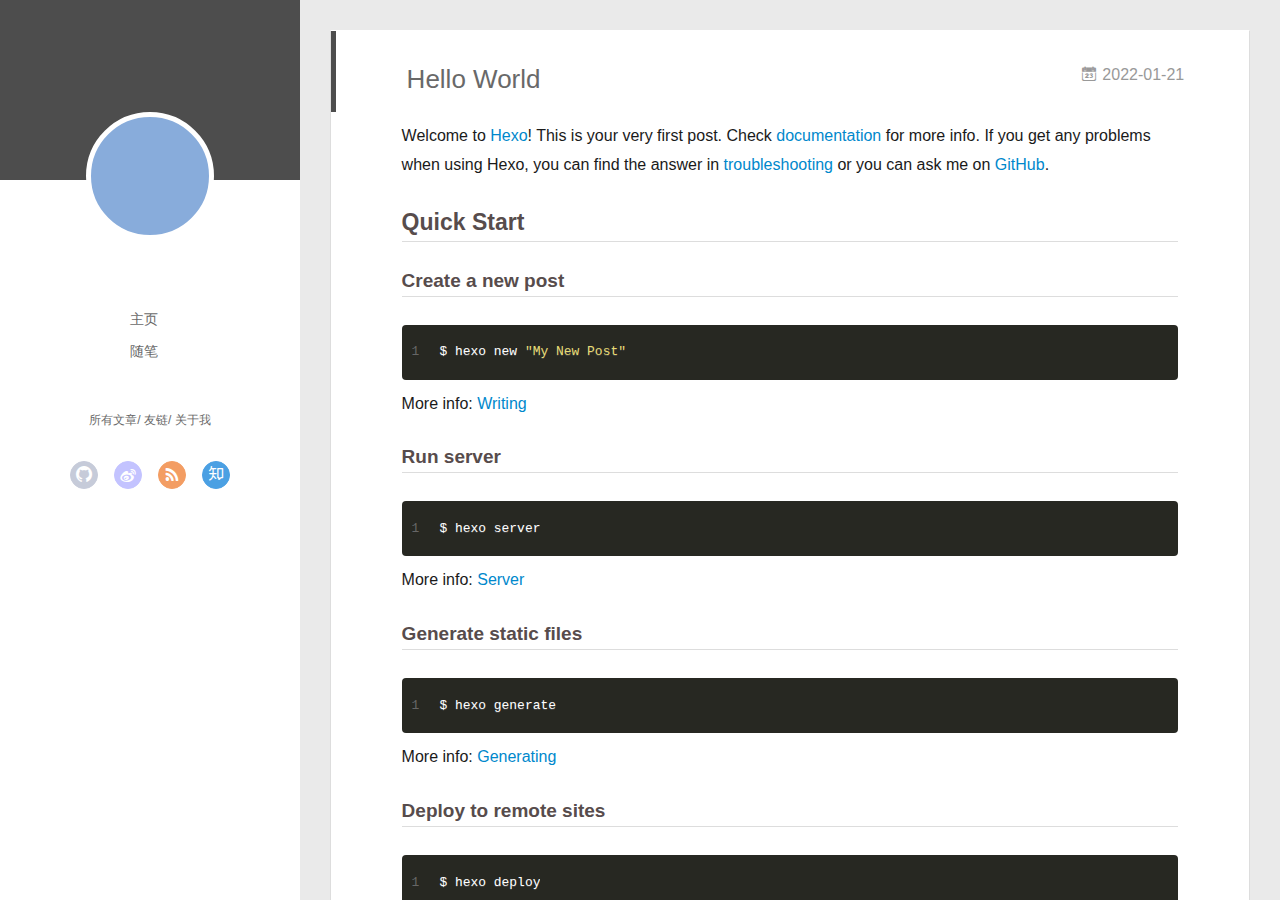
==== commit d6ca6f9a: "Site updated: 2022-01-21 18:08:57" ====
--- a/index.html
+++ b/index.html
@@ -1,85 +1,14 @@
 <!DOCTYPE html>
-
-
-
-  
-
-
-<html class="theme-next muse use-motion" lang="zh-CN">
+<html>
 <head>
-  <meta charset="UTF-8"/>
-<meta http-equiv="X-UA-Compatible" content="IE=edge" />
-<meta name="viewport" content="width=device-width, initial-scale=1, maximum-scale=1"/>
-<meta name="theme-color" content="#222">
-
-
-
-
-
-
-
-
-
-<meta http-equiv="Cache-Control" content="no-transform" />
-<meta http-equiv="Cache-Control" content="no-siteapp" />
-
-
-
-
-
-
-
-
-
-
-
-
-
-
-
-
-  
-  
-  <link href="/lib/fancybox/source/jquery.fancybox.css?v=2.1.5" rel="stylesheet" type="text/css" />
-
-
-
-
-
-
-
-<link href="/lib/font-awesome/css/font-awesome.min.css?v=4.6.2" rel="stylesheet" type="text/css" />
-
-<link href="/css/main.css?v=5.1.4" rel="stylesheet" type="text/css" />
-
-
-  <link rel="apple-touch-icon" sizes="180x180" href="/images/apple-touch-icon-next.png?v=5.1.4">
-
-
-  <link rel="icon" type="image/png" sizes="32x32" href="/images/favicon-32x32-next.png?v=5.1.4">
-
-
-  <link rel="icon" type="image/png" sizes="16x16" href="/images/favicon-16x16-next.png?v=5.1.4">
-
-
-  <link rel="mask-icon" href="/images/logo.svg?v=5.1.4" color="#222">
-
-
-
-
-
-  <meta name="keywords" content="Hexo, NexT" />
-
-
-
-
-
-
-
-
-
-
-<meta name="description" content="分享记录一些东西">
+  <meta charset="utf-8">
+  
+  <meta name="renderer" content="webkit">
+  <meta http-equiv="X-UA-Compatible" content="IE=edge" >
+  <link rel="dns-prefetch" href="http://yoursite.com">
+  <title>樂叔的博客</title>
+  <meta name="viewport" content="width=device-width, initial-scale=1, maximum-scale=1">
+  <meta name="description" content="分享记录一些东西">
 <meta property="og:type" content="website">
 <meta property="og:title" content="樂叔的博客">
 <meta property="og:url" content="http://yoursite.com/index.html">
@@ -88,221 +17,164 @@
 <meta property="og:locale" content="zh_CN">
 <meta property="article:author" content="楽叔">
 <meta name="twitter:card" content="summary">
-
-
-
-<script type="text/javascript" id="hexo.configurations">
-  var NexT = window.NexT || {};
-  var CONFIG = {
-    root: '',
-    scheme: 'Muse',
-    version: '5.1.4',
-    sidebar: {"position":"left","display":"post","offset":12,"b2t":false,"scrollpercent":false,"onmobile":false},
-    fancybox: true,
-    tabs: true,
-    motion: {"enable":true,"async":false,"transition":{"post_block":"fadeIn","post_header":"slideDownIn","post_body":"slideDownIn","coll_header":"slideLeftIn","sidebar":"slideUpIn"}},
-    duoshuo: {
-      userId: '0',
-      author: 'Author'
-    },
-    algolia: {
-      applicationID: '',
-      apiKey: '',
-      indexName: '',
-      hits: {"per_page":10},
-      labels: {"input_placeholder":"Search for Posts","hits_empty":"We didn't find any results for the search: ${query}","hits_stats":"${hits} results found in ${time} ms"}
+  
+    <link rel="alternative" href="/atom.xml" title="樂叔的博客" type="application/atom+xml">
+  
+  
+    <link rel="icon" href="/favicon.png">
+  
+  <link rel="stylesheet" type="text/css" href="/./main.0cf68a.css">
+  <style type="text/css">
+  
+    #container.show {
+      background: linear-gradient(200deg,#a0cfe4,#e8c37e);
     }
-  };
-</script>
-
-
-
-  <link rel="canonical" href="http://yoursite.com/"/>
-
-
-
-
-
-  <title>樂叔的博客</title>
-  
-
-
-
-
-
-
-
+  </style>
+  
+
+  
 
 <meta name="generator" content="Hexo 6.0.0"></head>
 
-<body itemscope itemtype="http://schema.org/WebPage" lang="zh-CN">
-
-  
-  
-    
-  
-
-  <div class="container sidebar-position-left 
-  page-home">
-    <div class="headband"></div>
-
-    <header id="header" class="header" itemscope itemtype="http://schema.org/WPHeader">
-      <div class="header-inner"><div class="site-brand-wrapper">
-  <div class="site-meta ">
-    
-
-    <div class="custom-logo-site-title">
-      <a href="/"  class="brand" rel="start">
-        <span class="logo-line-before"><i></i></span>
-        <span class="site-title">樂叔的博客</span>
-        <span class="logo-line-after"><i></i></span>
-      </a>
-    </div>
-      
-        <p class="site-subtitle"></p>
-      
-  </div>
-
-  <div class="site-nav-toggle">
-    <button>
-      <span class="btn-bar"></span>
-      <span class="btn-bar"></span>
-      <span class="btn-bar"></span>
-    </button>
-  </div>
+<body>
+  <div id="container" q-class="show:isCtnShow">
+    <canvas id="anm-canvas" class="anm-canvas"></canvas>
+    <div class="left-col" q-class="show:isShow">
+      
+<div class="overlay" style="background: #4d4d4d"></div>
+<div class="intrude-less">
+	<header id="header" class="inner">
+		<a href="/" class="profilepic">
+			<img src="" class="js-avatar">
+		</a>
+		<hgroup>
+		  <h1 class="header-author"><a href="/"></a></h1>
+		</hgroup>
+		
+
+		<nav class="header-menu">
+			<ul>
+			
+				<li><a href="/">主页</a></li>
+	        
+				<li><a href="/tags/%E9%9A%8F%E7%AC%94/">随笔</a></li>
+	        
+			</ul>
+		</nav>
+		<nav class="header-smart-menu">
+    		
+    			
+    			<a q-on="click: openSlider(e, 'innerArchive')" href="javascript:void(0)">所有文章</a>
+    			
+            
+    			
+    			<a q-on="click: openSlider(e, 'friends')" href="javascript:void(0)">友链</a>
+    			
+            
+    			
+    			<a q-on="click: openSlider(e, 'aboutme')" href="javascript:void(0)">关于我</a>
+    			
+            
+		</nav>
+		<nav class="header-nav">
+			<div class="social">
+				
+					<a class="github" target="_blank" href="#" title="github"><i class="icon-github"></i></a>
+		        
+					<a class="weibo" target="_blank" href="#" title="weibo"><i class="icon-weibo"></i></a>
+		        
+					<a class="rss" target="_blank" href="#" title="rss"><i class="icon-rss"></i></a>
+		        
+					<a class="zhihu" target="_blank" href="#" title="zhihu"><i class="icon-zhihu"></i></a>
+		        
+			</div>
+		</nav>
+	</header>		
 </div>
 
-<nav class="site-nav">
-  
-
-  
-    <ul id="menu" class="menu">
-      
-        
-        <li class="menu-item menu-item-home">
-          <a href="/%20" rel="section">
+    </div>
+    <div class="mid-col" q-class="show:isShow,hide:isShow|isFalse">
+      
+<nav id="mobile-nav">
+  	<div class="overlay js-overlay" style="background: #4d4d4d"></div>
+	<div class="btnctn js-mobile-btnctn">
+  		<div class="slider-trigger list" q-on="click: openSlider(e)"><i class="icon icon-sort"></i></div>
+	</div>
+	<div class="intrude-less">
+		<header id="header" class="inner">
+			<div class="profilepic">
+				<img src="" class="js-avatar">
+			</div>
+			<hgroup>
+			  <h1 class="header-author js-header-author"></h1>
+			</hgroup>
+			
+			
+			
+				
+			
+				
+			
+			
+			
+			<nav class="header-nav">
+				<div class="social">
+					
+						<a class="github" target="_blank" href="#" title="github"><i class="icon-github"></i></a>
+			        
+						<a class="weibo" target="_blank" href="#" title="weibo"><i class="icon-weibo"></i></a>
+			        
+						<a class="rss" target="_blank" href="#" title="rss"><i class="icon-rss"></i></a>
+			        
+						<a class="zhihu" target="_blank" href="#" title="zhihu"><i class="icon-zhihu"></i></a>
+			        
+				</div>
+			</nav>
+
+			<nav class="header-menu js-header-menu">
+				<ul style="width: 50%">
+				
+				
+					<li style="width: 50%"><a href="/">主页</a></li>
+		        
+					<li style="width: 50%"><a href="/tags/%E9%9A%8F%E7%AC%94/">随笔</a></li>
+		        
+				</ul>
+			</nav>
+		</header>				
+	</div>
+	<div class="mobile-mask" style="display:none" q-show="isShow"></div>
+</nav>
+
+      <div id="wrapper" class="body-wrap">
+        <div class="menu-l">
+          <div class="canvas-wrap">
+            <canvas data-colors="#eaeaea" data-sectionHeight="100" data-contentId="js-content" id="myCanvas1" class="anm-canvas"></canvas>
+          </div>
+          <div id="js-content" class="content-ll">
             
-              <i class="menu-item-icon fa fa-fw fa-home"></i> <br />
-            
-            Home
-          </a>
-        </li>
-      
-        
-        <li class="menu-item menu-item-archives">
-          <a href="/archives/%20" rel="section">
-            
-              <i class="menu-item-icon fa fa-fw fa-archive"></i> <br />
-            
-            Archives
-          </a>
-        </li>
-      
-
-      
-    </ul>
-  
-
-  
-</nav>
-
-
-
- </div>
-    </header>
-
-    <main id="main" class="main">
-      <div class="main-inner">
-        <div class="content-wrap">
-          <div id="content" class="content">
-            
-  <section id="posts" class="posts-expand">
-    
-      
-
-  
-
-  
-  
-  
-
-  <article class="post post-type-normal" itemscope itemtype="http://schema.org/Article">
-  
-  
-  
-  <div class="post-block">
-    <link itemprop="mainEntityOfPage" href="http://yoursite.com/2022/01/21/hello-world/">
-
-    <span hidden itemprop="author" itemscope itemtype="http://schema.org/Person">
-      <meta itemprop="name" content="">
-      <meta itemprop="description" content="">
-      <meta itemprop="image" content="/images/avatar.gif">
-    </span>
-
-    <span hidden itemprop="publisher" itemscope itemtype="http://schema.org/Organization">
-      <meta itemprop="name" content="樂叔的博客">
-    </span>
-
-    
-      <header class="post-header">
-
-        
-        
-          <h1 class="post-title" itemprop="name headline">
-                
-                <a class="post-title-link" href="/2022/01/21/hello-world/" itemprop="url">Hello World</a></h1>
-        
-
-        <div class="post-meta">
-          <span class="post-time">
-            
-              <span class="post-meta-item-icon">
-                <i class="fa fa-calendar-o"></i>
-              </span>
-              
-                <span class="post-meta-item-text">Posted on</span>
-              
-              <time title="Post created" itemprop="dateCreated datePublished" datetime="2022-01-21T16:18:33+08:00">
-                2022-01-21
-              </time>
-            
-
-            
-
-            
-          </span>
-
-          
-
-          
-            
-          
-
-          
-          
-
-          
-
-          
-
-          
-
-        </div>
+  
+    <article id="post-hello-world" class="article article-type-post  article-index" itemscope itemprop="blogPost">
+  <div class="article-inner">
+    
+      <header class="article-header">
+        
+  
+    <h1 itemprop="name">
+      <a class="article-title" href="/2022/01/21/hello-world/">Hello World</a>
+    </h1>
+  
+
+        
+        <a href="/2022/01/21/hello-world/" class="archive-article-date">
+  	<time datetime="2022-01-21T08:18:33.458Z" itemprop="datePublished"><i class="icon-calendar icon"></i>2022-01-21</time>
+</a>
+        
       </header>
     
-
-    
-    
-    
-    <div class="post-body" itemprop="articleBody">
-
-      
-      
-
-      
-        
-          
-            <p>Welcome to <a target="_blank" rel="noopener" href="https://hexo.io/">Hexo</a>! This is your very first post. Check <a target="_blank" rel="noopener" href="https://hexo.io/docs/">documentation</a> for more info. If you get any problems when using Hexo, you can find the answer in <a target="_blank" rel="noopener" href="https://hexo.io/docs/troubleshooting.html">troubleshooting</a> or you can ask me on <a target="_blank" rel="noopener" href="https://github.com/hexojs/hexo/issues">GitHub</a>.</p>
+    <div class="article-entry" itemprop="articleBody">
+      
+        <p>Welcome to <a target="_blank" rel="noopener" href="https://hexo.io/">Hexo</a>! This is your very first post. Check <a target="_blank" rel="noopener" href="https://hexo.io/docs/">documentation</a> for more info. If you get any problems when using Hexo, you can find the answer in <a target="_blank" rel="noopener" href="https://hexo.io/docs/troubleshooting.html">troubleshooting</a> or you can ask me on <a target="_blank" rel="noopener" href="https://github.com/hexojs/hexo/issues">GitHub</a>.</p>
 <h2 id="Quick-Start"><a href="#Quick-Start" class="headerlink" title="Quick Start"></a>Quick Start</h2><h3 id="Create-a-new-post"><a href="#Create-a-new-post" class="headerlink" title="Create a new post"></a>Create a new post</h3><figure class="highlight bash"><table><tr><td class="gutter"><pre><span class="line">1</span><br></pre></td><td class="code"><pre><span class="line">$ hexo new <span class="string">&quot;My New Post&quot;</span></span><br></pre></td></tr></table></figure>
 
 <p>More info: <a target="_blank" rel="noopener" href="https://hexo.io/docs/writing.html">Writing</a></p>
@@ -316,307 +188,293 @@
 
 <p>More info: <a target="_blank" rel="noopener" href="https://hexo.io/docs/one-command-deployment.html">Deployment</a></p>
 
-          
-        
-      
-    </div>
-    
-    
-    
-
-    
-
-    
-
-    
-
-    <footer class="post-footer">
-      
-
-      
-
-      
-
-      
-      
-        <div class="post-eof"></div>
-      
-    </footer>
+      
+
+      
+    </div>
+    <div class="article-info article-info-index">
+      
+      
+      
+
+      
+        <p class="article-more-link">
+          <a class="article-more-a" href="/2022/01/21/hello-world/">展开全文 >></a>
+        </p>
+      
+
+      
+      <div class="clearfix"></div>
+    </div>
   </div>
-  
-  
-  
-  </article>
-
-
-    
-  </section>
-
+</article>
+
+<aside class="wrap-side-operation">
+    <div class="mod-side-operation">
+        
+        <div class="jump-container" id="js-jump-container" style="display:none;">
+            <a href="javascript:void(0)" class="mod-side-operation__jump-to-top">
+                <i class="icon-font icon-back"></i>
+            </a>
+            <div id="js-jump-plan-container" class="jump-plan-container" style="top: -11px;">
+                <i class="icon-font icon-plane jump-plane"></i>
+            </div>
+        </div>
+        
+        
+    </div>
+</aside>
+
+
+
+
+  
   
 
 
           </div>
-          
-
-
-          
-
-        </div>
-        
-          
-  
-  <div class="sidebar-toggle">
-    <div class="sidebar-toggle-line-wrap">
-      <span class="sidebar-toggle-line sidebar-toggle-line-first"></span>
-      <span class="sidebar-toggle-line sidebar-toggle-line-middle"></span>
-      <span class="sidebar-toggle-line sidebar-toggle-line-last"></span>
+        </div>
+      </div>
+      <footer id="footer">
+  <div class="outer">
+    <div id="footer-info">
+    	<div class="footer-left">
+    		&copy; 2022 楽叔
+    	</div>
+      	<div class="footer-right">
+      		<a href="http://hexo.io/" target="_blank">Hexo</a>  Theme <a href="https://github.com/litten/hexo-theme-yilia" target="_blank">Yilia</a> by Litten
+      	</div>
     </div>
   </div>
-
-  <aside id="sidebar" class="sidebar">
-    
-    <div class="sidebar-inner">
-
-      
-
-      
-
-      <section class="site-overview-wrap sidebar-panel sidebar-panel-active">
-        <div class="site-overview">
-          <div class="site-author motion-element" itemprop="author" itemscope itemtype="http://schema.org/Person">
+</footer>
+    </div>
+    <script>
+	var yiliaConfig = {
+		mathjax: false,
+		isHome: true,
+		isPost: false,
+		isArchive: false,
+		isTag: false,
+		isCategory: false,
+		open_in_new: false,
+		toc_hide_index: true,
+		root: "/",
+		innerArchive: true,
+		showTags: false
+	}
+</script>
+
+<script>!function(t){function n(e){if(r[e])return r[e].exports;var i=r[e]={exports:{},id:e,loaded:!1};return t[e].call(i.exports,i,i.exports,n),i.loaded=!0,i.exports}var r={};n.m=t,n.c=r,n.p="./",n(0)}([function(t,n,r){r(195),t.exports=r(191)},function(t,n,r){var e=r(3),i=r(52),o=r(27),u=r(28),c=r(53),f="prototype",a=function(t,n,r){var s,l,h,v,p=t&a.F,d=t&a.G,y=t&a.S,g=t&a.P,b=t&a.B,m=d?e:y?e[n]||(e[n]={}):(e[n]||{})[f],x=d?i:i[n]||(i[n]={}),w=x[f]||(x[f]={});d&&(r=n);for(s in r)l=!p&&m&&void 0!==m[s],h=(l?m:r)[s],v=b&&l?c(h,e):g&&"function"==typeof h?c(Function.call,h):h,m&&u(m,s,h,t&a.U),x[s]!=h&&o(x,s,v),g&&w[s]!=h&&(w[s]=h)};e.core=i,a.F=1,a.G=2,a.S=4,a.P=8,a.B=16,a.W=32,a.U=64,a.R=128,t.exports=a},function(t,n,r){var e=r(6);t.exports=function(t){if(!e(t))throw TypeError(t+" is not an object!");return t}},function(t,n){var r=t.exports="undefined"!=typeof window&&window.Math==Math?window:"undefined"!=typeof self&&self.Math==Math?self:Function("return this")();"number"==typeof __g&&(__g=r)},function(t,n){t.exports=function(t){try{return!!t()}catch(t){return!0}}},function(t,n){var r=t.exports="undefined"!=typeof window&&window.Math==Math?window:"undefined"!=typeof self&&self.Math==Math?self:Function("return this")();"number"==typeof __g&&(__g=r)},function(t,n){t.exports=function(t){return"object"==typeof t?null!==t:"function"==typeof t}},function(t,n,r){var e=r(126)("wks"),i=r(76),o=r(3).Symbol,u="function"==typeof o;(t.exports=function(t){return e[t]||(e[t]=u&&o[t]||(u?o:i)("Symbol."+t))}).store=e},function(t,n){var r={}.hasOwnProperty;t.exports=function(t,n){return r.call(t,n)}},function(t,n,r){var e=r(94),i=r(33);t.exports=function(t){return e(i(t))}},function(t,n,r){t.exports=!r(4)(function(){return 7!=Object.defineProperty({},"a",{get:function(){return 7}}).a})},function(t,n,r){var e=r(2),i=r(167),o=r(50),u=Object.defineProperty;n.f=r(10)?Object.defineProperty:function(t,n,r){if(e(t),n=o(n,!0),e(r),i)try{return u(t,n,r)}catch(t){}if("get"in r||"set"in r)throw TypeError("Accessors not supported!");return"value"in r&&(t[n]=r.value),t}},function(t,n,r){t.exports=!r(18)(function(){return 7!=Object.defineProperty({},"a",{get:function(){return 7}}).a})},function(t,n,r){var e=r(14),i=r(22);t.exports=r(12)?function(t,n,r){return e.f(t,n,i(1,r))}:function(t,n,r){return t[n]=r,t}},function(t,n,r){var e=r(20),i=r(58),o=r(42),u=Object.defineProperty;n.f=r(12)?Object.defineProperty:function(t,n,r){if(e(t),n=o(n,!0),e(r),i)try{return u(t,n,r)}catch(t){}if("get"in r||"set"in r)throw TypeError("Accessors not supported!");return"value"in r&&(t[n]=r.value),t}},function(t,n,r){var e=r(40)("wks"),i=r(23),o=r(5).Symbol,u="function"==typeof o;(t.exports=function(t){return e[t]||(e[t]=u&&o[t]||(u?o:i)("Symbol."+t))}).store=e},function(t,n,r){var e=r(67),i=Math.min;t.exports=function(t){return t>0?i(e(t),9007199254740991):0}},function(t,n,r){var e=r(46);t.exports=function(t){return Object(e(t))}},function(t,n){t.exports=function(t){try{return!!t()}catch(t){return!0}}},function(t,n,r){var e=r(63),i=r(34);t.exports=Object.keys||function(t){return e(t,i)}},function(t,n,r){var e=r(21);t.exports=function(t){if(!e(t))throw TypeError(t+" is not an object!");return t}},function(t,n){t.exports=function(t){return"object"==typeof t?null!==t:"function"==typeof t}},function(t,n){t.exports=function(t,n){return{enumerable:!(1&t),configurable:!(2&t),writable:!(4&t),value:n}}},function(t,n){var r=0,e=Math.random();t.exports=function(t){return"Symbol(".concat(void 0===t?"":t,")_",(++r+e).toString(36))}},function(t,n){var r={}.hasOwnProperty;t.exports=function(t,n){return r.call(t,n)}},function(t,n){var r=t.exports={version:"2.4.0"};"number"==typeof __e&&(__e=r)},function(t,n){t.exports=function(t){if("function"!=typeof t)throw TypeError(t+" is not a function!");return t}},function(t,n,r){var e=r(11),i=r(66);t.exports=r(10)?function(t,n,r){return e.f(t,n,i(1,r))}:function(t,n,r){return t[n]=r,t}},function(t,n,r){var e=r(3),i=r(27),o=r(24),u=r(76)("src"),c="toString",f=Function[c],a=(""+f).split(c);r(52).inspectSource=function(t){return f.call(t)},(t.exports=function(t,n,r,c){var f="function"==typeof r;f&&(o(r,"name")||i(r,"name",n)),t[n]!==r&&(f&&(o(r,u)||i(r,u,t[n]?""+t[n]:a.join(String(n)))),t===e?t[n]=r:c?t[n]?t[n]=r:i(t,n,r):(delete t[n],i(t,n,r)))})(Function.prototype,c,function(){return"function"==typeof this&&this[u]||f.call(this)})},function(t,n,r){var e=r(1),i=r(4),o=r(46),u=function(t,n,r,e){var i=String(o(t)),u="<"+n;return""!==r&&(u+=" "+r+'="'+String(e).replace(/"/g,"&quot;")+'"'),u+">"+i+"</"+n+">"};t.exports=function(t,n){var r={};r[t]=n(u),e(e.P+e.F*i(function(){var n=""[t]('"');return n!==n.toLowerCase()||n.split('"').length>3}),"String",r)}},function(t,n,r){var e=r(115),i=r(46);t.exports=function(t){return e(i(t))}},function(t,n,r){var e=r(116),i=r(66),o=r(30),u=r(50),c=r(24),f=r(167),a=Object.getOwnPropertyDescriptor;n.f=r(10)?a:function(t,n){if(t=o(t),n=u(n,!0),f)try{return a(t,n)}catch(t){}if(c(t,n))return i(!e.f.call(t,n),t[n])}},function(t,n,r){var e=r(24),i=r(17),o=r(145)("IE_PROTO"),u=Object.prototype;t.exports=Object.getPrototypeOf||function(t){return t=i(t),e(t,o)?t[o]:"function"==typeof t.constructor&&t instanceof t.constructor?t.constructor.prototype:t instanceof Object?u:null}},function(t,n){t.exports=function(t){if(void 0==t)throw TypeError("Can't call method on  "+t);return t}},function(t,n){t.exports="constructor,hasOwnProperty,isPrototypeOf,propertyIsEnumerable,toLocaleString,toString,valueOf".split(",")},function(t,n){t.exports={}},function(t,n){t.exports=!0},function(t,n){n.f={}.propertyIsEnumerable},function(t,n,r){var e=r(14).f,i=r(8),o=r(15)("toStringTag");t.exports=function(t,n,r){t&&!i(t=r?t:t.prototype,o)&&e(t,o,{configurable:!0,value:n})}},function(t,n,r){var e=r(40)("keys"),i=r(23);t.exports=function(t){return e[t]||(e[t]=i(t))}},function(t,n,r){var e=r(5),i="__core-js_shared__",o=e[i]||(e[i]={});t.exports=function(t){return o[t]||(o[t]={})}},function(t,n){var r=Math.ceil,e=Math.floor;t.exports=function(t){return isNaN(t=+t)?0:(t>0?e:r)(t)}},function(t,n,r){var e=r(21);t.exports=function(t,n){if(!e(t))return t;var r,i;if(n&&"function"==typeof(r=t.toString)&&!e(i=r.call(t)))return i;if("function"==typeof(r=t.valueOf)&&!e(i=r.call(t)))return i;if(!n&&"function"==typeof(r=t.toString)&&!e(i=r.call(t)))return i;throw TypeError("Can't convert object to primitive value")}},function(t,n,r){var e=r(5),i=r(25),o=r(36),u=r(44),c=r(14).f;t.exports=function(t){var n=i.Symbol||(i.Symbol=o?{}:e.Symbol||{});"_"==t.charAt(0)||t in n||c(n,t,{value:u.f(t)})}},function(t,n,r){n.f=r(15)},function(t,n){var r={}.toString;t.exports=function(t){return r.call(t).slice(8,-1)}},function(t,n){t.exports=function(t){if(void 0==t)throw TypeError("Can't call method on  "+t);return t}},function(t,n,r){var e=r(4);t.exports=function(t,n){return!!t&&e(function(){n?t.call(null,function(){},1):t.call(null)})}},function(t,n,r){var e=r(53),i=r(115),o=r(17),u=r(16),c=r(203);t.exports=function(t,n){var r=1==t,f=2==t,a=3==t,s=4==t,l=6==t,h=5==t||l,v=n||c;return function(n,c,p){for(var d,y,g=o(n),b=i(g),m=e(c,p,3),x=u(b.length),w=0,S=r?v(n,x):f?v(n,0):void 0;x>w;w++)if((h||w in b)&&(d=b[w],y=m(d,w,g),t))if(r)S[w]=y;else if(y)switch(t){case 3:return!0;case 5:return d;case 6:return w;case 2:S.push(d)}else if(s)return!1;return l?-1:a||s?s:S}}},function(t,n,r){var e=r(1),i=r(52),o=r(4);t.exports=function(t,n){var r=(i.Object||{})[t]||Object[t],u={};u[t]=n(r),e(e.S+e.F*o(function(){r(1)}),"Object",u)}},function(t,n,r){var e=r(6);t.exports=function(t,n){if(!e(t))return t;var r,i;if(n&&"function"==typeof(r=t.toString)&&!e(i=r.call(t)))return i;if("function"==typeof(r=t.valueOf)&&!e(i=r.call(t)))return i;if(!n&&"function"==typeof(r=t.toString)&&!e(i=r.call(t)))return i;throw TypeError("Can't convert object to primitive value")}},function(t,n,r){var e=r(5),i=r(25),o=r(91),u=r(13),c="prototype",f=function(t,n,r){var a,s,l,h=t&f.F,v=t&f.G,p=t&f.S,d=t&f.P,y=t&f.B,g=t&f.W,b=v?i:i[n]||(i[n]={}),m=b[c],x=v?e:p?e[n]:(e[n]||{})[c];v&&(r=n);for(a in r)(s=!h&&x&&void 0!==x[a])&&a in b||(l=s?x[a]:r[a],b[a]=v&&"function"!=typeof x[a]?r[a]:y&&s?o(l,e):g&&x[a]==l?function(t){var n=function(n,r,e){if(this instanceof t){switch(arguments.length){case 0:return new t;case 1:return new t(n);case 2:return new t(n,r)}return new t(n,r,e)}return t.apply(this,arguments)};return n[c]=t[c],n}(l):d&&"function"==typeof l?o(Function.call,l):l,d&&((b.virtual||(b.virtual={}))[a]=l,t&f.R&&m&&!m[a]&&u(m,a,l)))};f.F=1,f.G=2,f.S=4,f.P=8,f.B=16,f.W=32,f.U=64,f.R=128,t.exports=f},function(t,n){var r=t.exports={version:"2.4.0"};"number"==typeof __e&&(__e=r)},function(t,n,r){var e=r(26);t.exports=function(t,n,r){if(e(t),void 0===n)return t;switch(r){case 1:return function(r){return t.call(n,r)};case 2:return function(r,e){return t.call(n,r,e)};case 3:return function(r,e,i){return t.call(n,r,e,i)}}return function(){return t.apply(n,arguments)}}},function(t,n,r){var e=r(183),i=r(1),o=r(126)("metadata"),u=o.store||(o.store=new(r(186))),c=function(t,n,r){var i=u.get(t);if(!i){if(!r)return;u.set(t,i=new e)}var o=i.get(n);if(!o){if(!r)return;i.set(n,o=new e)}return o},f=function(t,n,r){var e=c(n,r,!1);return void 0!==e&&e.has(t)},a=function(t,n,r){var e=c(n,r,!1);return void 0===e?void 0:e.get(t)},s=function(t,n,r,e){c(r,e,!0).set(t,n)},l=function(t,n){var r=c(t,n,!1),e=[];return r&&r.forEach(function(t,n){e.push(n)}),e},h=function(t){return void 0===t||"symbol"==typeof t?t:String(t)},v=function(t){i(i.S,"Reflect",t)};t.exports={store:u,map:c,has:f,get:a,set:s,keys:l,key:h,exp:v}},function(t,n,r){"use strict";if(r(10)){var e=r(69),i=r(3),o=r(4),u=r(1),c=r(127),f=r(152),a=r(53),s=r(68),l=r(66),h=r(27),v=r(73),p=r(67),d=r(16),y=r(75),g=r(50),b=r(24),m=r(180),x=r(114),w=r(6),S=r(17),_=r(137),O=r(70),E=r(32),P=r(71).f,j=r(154),F=r(76),M=r(7),A=r(48),N=r(117),T=r(146),I=r(155),k=r(80),L=r(123),R=r(74),C=r(130),D=r(160),U=r(11),W=r(31),G=U.f,B=W.f,V=i.RangeError,z=i.TypeError,q=i.Uint8Array,K="ArrayBuffer",J="Shared"+K,Y="BYTES_PER_ELEMENT",H="prototype",$=Array[H],X=f.ArrayBuffer,Q=f.DataView,Z=A(0),tt=A(2),nt=A(3),rt=A(4),et=A(5),it=A(6),ot=N(!0),ut=N(!1),ct=I.values,ft=I.keys,at=I.entries,st=$.lastIndexOf,lt=$.reduce,ht=$.reduceRight,vt=$.join,pt=$.sort,dt=$.slice,yt=$.toString,gt=$.toLocaleString,bt=M("iterator"),mt=M("toStringTag"),xt=F("typed_constructor"),wt=F("def_constructor"),St=c.CONSTR,_t=c.TYPED,Ot=c.VIEW,Et="Wrong length!",Pt=A(1,function(t,n){return Tt(T(t,t[wt]),n)}),jt=o(function(){return 1===new q(new Uint16Array([1]).buffer)[0]}),Ft=!!q&&!!q[H].set&&o(function(){new q(1).set({})}),Mt=function(t,n){if(void 0===t)throw z(Et);var r=+t,e=d(t);if(n&&!m(r,e))throw V(Et);return e},At=function(t,n){var r=p(t);if(r<0||r%n)throw V("Wrong offset!");return r},Nt=function(t){if(w(t)&&_t in t)return t;throw z(t+" is not a typed array!")},Tt=function(t,n){if(!(w(t)&&xt in t))throw z("It is not a typed array constructor!");return new t(n)},It=function(t,n){return kt(T(t,t[wt]),n)},kt=function(t,n){for(var r=0,e=n.length,i=Tt(t,e);e>r;)i[r]=n[r++];return i},Lt=function(t,n,r){G(t,n,{get:function(){return this._d[r]}})},Rt=function(t){var n,r,e,i,o,u,c=S(t),f=arguments.length,s=f>1?arguments[1]:void 0,l=void 0!==s,h=j(c);if(void 0!=h&&!_(h)){for(u=h.call(c),e=[],n=0;!(o=u.next()).done;n++)e.push(o.value);c=e}for(l&&f>2&&(s=a(s,arguments[2],2)),n=0,r=d(c.length),i=Tt(this,r);r>n;n++)i[n]=l?s(c[n],n):c[n];return i},Ct=function(){for(var t=0,n=arguments.length,r=Tt(this,n);n>t;)r[t]=arguments[t++];return r},Dt=!!q&&o(function(){gt.call(new q(1))}),Ut=function(){return gt.apply(Dt?dt.call(Nt(this)):Nt(this),arguments)},Wt={copyWithin:function(t,n){return D.call(Nt(this),t,n,arguments.length>2?arguments[2]:void 0)},every:function(t){return rt(Nt(this),t,arguments.length>1?arguments[1]:void 0)},fill:function(t){return C.apply(Nt(this),arguments)},filter:function(t){return It(this,tt(Nt(this),t,arguments.length>1?arguments[1]:void 0))},find:function(t){return et(Nt(this),t,arguments.length>1?arguments[1]:void 0)},findIndex:function(t){return it(Nt(this),t,arguments.length>1?arguments[1]:void 0)},forEach:function(t){Z(Nt(this),t,arguments.length>1?arguments[1]:void 0)},indexOf:function(t){return ut(Nt(this),t,arguments.length>1?arguments[1]:void 0)},includes:function(t){return ot(Nt(this),t,arguments.length>1?arguments[1]:void 0)},join:function(t){return vt.apply(Nt(this),arguments)},lastIndexOf:function(t){return st.apply(Nt(this),arguments)},map:function(t){return Pt(Nt(this),t,arguments.length>1?arguments[1]:void 0)},reduce:function(t){return lt.apply(Nt(this),arguments)},reduceRight:function(t){return ht.apply(Nt(this),arguments)},reverse:function(){for(var t,n=this,r=Nt(n).length,e=Math.floor(r/2),i=0;i<e;)t=n[i],n[i++]=n[--r],n[r]=t;return n},some:function(t){return nt(Nt(this),t,arguments.length>1?arguments[1]:void 0)},sort:function(t){return pt.call(Nt(this),t)},subarray:function(t,n){var r=Nt(this),e=r.length,i=y(t,e);return new(T(r,r[wt]))(r.buffer,r.byteOffset+i*r.BYTES_PER_ELEMENT,d((void 0===n?e:y(n,e))-i))}},Gt=function(t,n){return It(this,dt.call(Nt(this),t,n))},Bt=function(t){Nt(this);var n=At(arguments[1],1),r=this.length,e=S(t),i=d(e.length),o=0;if(i+n>r)throw V(Et);for(;o<i;)this[n+o]=e[o++]},Vt={entries:function(){return at.call(Nt(this))},keys:function(){return ft.call(Nt(this))},values:function(){return ct.call(Nt(this))}},zt=function(t,n){return w(t)&&t[_t]&&"symbol"!=typeof n&&n in t&&String(+n)==String(n)},qt=function(t,n){return zt(t,n=g(n,!0))?l(2,t[n]):B(t,n)},Kt=function(t,n,r){return!(zt(t,n=g(n,!0))&&w(r)&&b(r,"value"))||b(r,"get")||b(r,"set")||r.configurable||b(r,"writable")&&!r.writable||b(r,"enumerable")&&!r.enumerable?G(t,n,r):(t[n]=r.value,t)};St||(W.f=qt,U.f=Kt),u(u.S+u.F*!St,"Object",{getOwnPropertyDescriptor:qt,defineProperty:Kt}),o(function(){yt.call({})})&&(yt=gt=function(){return vt.call(this)});var Jt=v({},Wt);v(Jt,Vt),h(Jt,bt,Vt.values),v(Jt,{slice:Gt,set:Bt,constructor:function(){},toString:yt,toLocaleString:Ut}),Lt(Jt,"buffer","b"),Lt(Jt,"byteOffset","o"),Lt(Jt,"byteLength","l"),Lt(Jt,"length","e"),G(Jt,mt,{get:function(){return this[_t]}}),t.exports=function(t,n,r,f){f=!!f;var a=t+(f?"Clamped":"")+"Array",l="Uint8Array"!=a,v="get"+t,p="set"+t,y=i[a],g=y||{},b=y&&E(y),m=!y||!c.ABV,S={},_=y&&y[H],j=function(t,r){var e=t._d;return e.v[v](r*n+e.o,jt)},F=function(t,r,e){var i=t._d;f&&(e=(e=Math.round(e))<0?0:e>255?255:255&e),i.v[p](r*n+i.o,e,jt)},M=function(t,n){G(t,n,{get:function(){return j(this,n)},set:function(t){return F(this,n,t)},enumerable:!0})};m?(y=r(function(t,r,e,i){s(t,y,a,"_d");var o,u,c,f,l=0,v=0;if(w(r)){if(!(r instanceof X||(f=x(r))==K||f==J))return _t in r?kt(y,r):Rt.call(y,r);o=r,v=At(e,n);var p=r.byteLength;if(void 0===i){if(p%n)throw V(Et);if((u=p-v)<0)throw V(Et)}else if((u=d(i)*n)+v>p)throw V(Et);c=u/n}else c=Mt(r,!0),u=c*n,o=new X(u);for(h(t,"_d",{b:o,o:v,l:u,e:c,v:new Q(o)});l<c;)M(t,l++)}),_=y[H]=O(Jt),h(_,"constructor",y)):L(function(t){new y(null),new y(t)},!0)||(y=r(function(t,r,e,i){s(t,y,a);var o;return w(r)?r instanceof X||(o=x(r))==K||o==J?void 0!==i?new g(r,At(e,n),i):void 0!==e?new g(r,At(e,n)):new g(r):_t in r?kt(y,r):Rt.call(y,r):new g(Mt(r,l))}),Z(b!==Function.prototype?P(g).concat(P(b)):P(g),function(t){t in y||h(y,t,g[t])}),y[H]=_,e||(_.constructor=y));var A=_[bt],N=!!A&&("values"==A.name||void 0==A.name),T=Vt.values;h(y,xt,!0),h(_,_t,a),h(_,Ot,!0),h(_,wt,y),(f?new y(1)[mt]==a:mt in _)||G(_,mt,{get:function(){return a}}),S[a]=y,u(u.G+u.W+u.F*(y!=g),S),u(u.S,a,{BYTES_PER_ELEMENT:n,from:Rt,of:Ct}),Y in _||h(_,Y,n),u(u.P,a,Wt),R(a),u(u.P+u.F*Ft,a,{set:Bt}),u(u.P+u.F*!N,a,Vt),u(u.P+u.F*(_.toString!=yt),a,{toString:yt}),u(u.P+u.F*o(function(){new y(1).slice()}),a,{slice:Gt}),u(u.P+u.F*(o(function(){return[1,2].toLocaleString()!=new y([1,2]).toLocaleString()})||!o(function(){_.toLocaleString.call([1,2])})),a,{toLocaleString:Ut}),k[a]=N?A:T,e||N||h(_,bt,T)}}else t.exports=function(){}},function(t,n){var r={}.toString;t.exports=function(t){return r.call(t).slice(8,-1)}},function(t,n,r){var e=r(21),i=r(5).document,o=e(i)&&e(i.createElement);t.exports=function(t){return o?i.createElement(t):{}}},function(t,n,r){t.exports=!r(12)&&!r(18)(function(){return 7!=Object.defineProperty(r(57)("div"),"a",{get:function(){return 7}}).a})},function(t,n,r){"use strict";var e=r(36),i=r(51),o=r(64),u=r(13),c=r(8),f=r(35),a=r(96),s=r(38),l=r(103),h=r(15)("iterator"),v=!([].keys&&"next"in[].keys()),p="keys",d="values",y=function(){return this};t.exports=function(t,n,r,g,b,m,x){a(r,n,g);var w,S,_,O=function(t){if(!v&&t in F)return F[t];switch(t){case p:case d:return function(){return new r(this,t)}}return function(){return new r(this,t)}},E=n+" Iterator",P=b==d,j=!1,F=t.prototype,M=F[h]||F["@@iterator"]||b&&F[b],A=M||O(b),N=b?P?O("entries"):A:void 0,T="Array"==n?F.entries||M:M;if(T&&(_=l(T.call(new t)))!==Object.prototype&&(s(_,E,!0),e||c(_,h)||u(_,h,y)),P&&M&&M.name!==d&&(j=!0,A=function(){return M.call(this)}),e&&!x||!v&&!j&&F[h]||u(F,h,A),f[n]=A,f[E]=y,b)if(w={values:P?A:O(d),keys:m?A:O(p),entries:N},x)for(S in w)S in F||o(F,S,w[S]);else i(i.P+i.F*(v||j),n,w);return w}},function(t,n,r){var e=r(20),i=r(100),o=r(34),u=r(39)("IE_PROTO"),c=function(){},f="prototype",a=function(){var t,n=r(57)("iframe"),e=o.length;for(n.style.display="none",r(93).appendChild(n),n.src="javascript:",t=n.contentWindow.document,t.open(),t.write("<script>document.F=Object<\/script>"),t.close(),a=t.F;e--;)delete a[f][o[e]];return a()};t.exports=Object.create||function(t,n){var r;return null!==t?(c[f]=e(t),r=new c,c[f]=null,r[u]=t):r=a(),void 0===n?r:i(r,n)}},function(t,n,r){var e=r(63),i=r(34).concat("length","prototype");n.f=Object.getOwnPropertyNames||function(t){return e(t,i)}},function(t,n){n.f=Object.getOwnPropertySymbols},function(t,n,r){var e=r(8),i=r(9),o=r(90)(!1),u=r(39)("IE_PROTO");t.exports=function(t,n){var r,c=i(t),f=0,a=[];for(r in c)r!=u&&e(c,r)&&a.push(r);for(;n.length>f;)e(c,r=n[f++])&&(~o(a,r)||a.push(r));return a}},function(t,n,r){t.exports=r(13)},function(t,n,r){var e=r(76)("meta"),i=r(6),o=r(24),u=r(11).f,c=0,f=Object.isExtensible||function(){return!0},a=!r(4)(function(){return f(Object.preventExtensions({}))}),s=function(t){u(t,e,{value:{i:"O"+ ++c,w:{}}})},l=function(t,n){if(!i(t))return"symbol"==typeof t?t:("string"==typeof t?"S":"P")+t;if(!o(t,e)){if(!f(t))return"F";if(!n)return"E";s(t)}return t[e].i},h=function(t,n){if(!o(t,e)){if(!f(t))return!0;if(!n)return!1;s(t)}return t[e].w},v=function(t){return a&&p.NEED&&f(t)&&!o(t,e)&&s(t),t},p=t.exports={KEY:e,NEED:!1,fastKey:l,getWeak:h,onFreeze:v}},function(t,n){t.exports=function(t,n){return{enumerable:!(1&t),configurable:!(2&t),writable:!(4&t),value:n}}},function(t,n){var r=Math.ceil,e=Math.floor;t.exports=function(t){return isNaN(t=+t)?0:(t>0?e:r)(t)}},function(t,n){t.exports=function(t,n,r,e){if(!(t instanceof n)||void 0!==e&&e in t)throw TypeError(r+": incorrect invocation!");return t}},function(t,n){t.exports=!1},function(t,n,r){var e=r(2),i=r(173),o=r(133),u=r(145)("IE_PROTO"),c=function(){},f="prototype",a=function(){var t,n=r(132)("iframe"),e=o.length;for(n.style.display="none",r(135).appendChild(n),n.src="javascript:",t=n.contentWindow.document,t.open(),t.write("<script>document.F=Object<\/script>"),t.close(),a=t.F;e--;)delete a[f][o[e]];return a()};t.exports=Object.create||function(t,n){var r;return null!==t?(c[f]=e(t),r=new c,c[f]=null,r[u]=t):r=a(),void 0===n?r:i(r,n)}},function(t,n,r){var e=r(175),i=r(133).concat("length","prototype");n.f=Object.getOwnPropertyNames||function(t){return e(t,i)}},function(t,n,r){var e=r(175),i=r(133);t.exports=Object.keys||function(t){return e(t,i)}},function(t,n,r){var e=r(28);t.exports=function(t,n,r){for(var i in n)e(t,i,n[i],r);return t}},function(t,n,r){"use strict";var e=r(3),i=r(11),o=r(10),u=r(7)("species");t.exports=function(t){var n=e[t];o&&n&&!n[u]&&i.f(n,u,{configurable:!0,get:function(){return this}})}},function(t,n,r){var e=r(67),i=Math.max,o=Math.min;t.exports=function(t,n){return t=e(t),t<0?i(t+n,0):o(t,n)}},function(t,n){var r=0,e=Math.random();t.exports=function(t){return"Symbol(".concat(void 0===t?"":t,")_",(++r+e).toString(36))}},function(t,n,r){var e=r(33);t.exports=function(t){return Object(e(t))}},function(t,n,r){var e=r(7)("unscopables"),i=Array.prototype;void 0==i[e]&&r(27)(i,e,{}),t.exports=function(t){i[e][t]=!0}},function(t,n,r){var e=r(53),i=r(169),o=r(137),u=r(2),c=r(16),f=r(154),a={},s={},n=t.exports=function(t,n,r,l,h){var v,p,d,y,g=h?function(){return t}:f(t),b=e(r,l,n?2:1),m=0;if("function"!=typeof g)throw TypeError(t+" is not iterable!");if(o(g)){for(v=c(t.length);v>m;m++)if((y=n?b(u(p=t[m])[0],p[1]):b(t[m]))===a||y===s)return y}else for(d=g.call(t);!(p=d.next()).done;)if((y=i(d,b,p.value,n))===a||y===s)return y};n.BREAK=a,n.RETURN=s},function(t,n){t.exports={}},function(t,n,r){var e=r(11).f,i=r(24),o=r(7)("toStringTag");t.exports=function(t,n,r){t&&!i(t=r?t:t.prototype,o)&&e(t,o,{configurable:!0,value:n})}},function(t,n,r){var e=r(1),i=r(46),o=r(4),u=r(150),c="["+u+"]",f="​+",a=RegExp("^"+c+c+"*"),s=RegExp(c+c+"*$"),l=function(t,n,r){var i={},c=o(function(){return!!u[t]()||f[t]()!=f}),a=i[t]=c?n(h):u[t];r&&(i[r]=a),e(e.P+e.F*c,"String",i)},h=l.trim=function(t,n){return t=String(i(t)),1&n&&(t=t.replace(a,"")),2&n&&(t=t.replace(s,"")),t};t.exports=l},function(t,n,r){t.exports={default:r(86),__esModule:!0}},function(t,n,r){t.exports={default:r(87),__esModule:!0}},function(t,n,r){"use strict";function e(t){return t&&t.__esModule?t:{default:t}}n.__esModule=!0;var i=r(84),o=e(i),u=r(83),c=e(u),f="function"==typeof c.default&&"symbol"==typeof o.default?function(t){return typeof t}:function(t){return t&&"function"==typeof c.default&&t.constructor===c.default&&t!==c.default.prototype?"symbol":typeof t};n.default="function"==typeof c.default&&"symbol"===f(o.default)?function(t){return void 0===t?"undefined":f(t)}:function(t){return t&&"function"==typeof c.default&&t.constructor===c.default&&t!==c.default.prototype?"symbol":void 0===t?"undefined":f(t)}},function(t,n,r){r(110),r(108),r(111),r(112),t.exports=r(25).Symbol},function(t,n,r){r(109),r(113),t.exports=r(44).f("iterator")},function(t,n){t.exports=function(t){if("function"!=typeof t)throw TypeError(t+" is not a function!");return t}},function(t,n){t.exports=function(){}},function(t,n,r){var e=r(9),i=r(106),o=r(105);t.exports=function(t){return function(n,r,u){var c,f=e(n),a=i(f.length),s=o(u,a);if(t&&r!=r){for(;a>s;)if((c=f[s++])!=c)return!0}else for(;a>s;s++)if((t||s in f)&&f[s]===r)return t||s||0;return!t&&-1}}},function(t,n,r){var e=r(88);t.exports=function(t,n,r){if(e(t),void 0===n)return t;switch(r){case 1:return function(r){return t.call(n,r)};case 2:return function(r,e){return t.call(n,r,e)};case 3:return function(r,e,i){return t.call(n,r,e,i)}}return function(){return t.apply(n,arguments)}}},function(t,n,r){var e=r(19),i=r(62),o=r(37);t.exports=function(t){var n=e(t),r=i.f;if(r)for(var u,c=r(t),f=o.f,a=0;c.length>a;)f.call(t,u=c[a++])&&n.push(u);return n}},function(t,n,r){t.exports=r(5).document&&document.documentElement},function(t,n,r){var e=r(56);t.exports=Object("z").propertyIsEnumerable(0)?Object:function(t){return"String"==e(t)?t.split(""):Object(t)}},function(t,n,r){var e=r(56);t.exports=Array.isArray||function(t){return"Array"==e(t)}},function(t,n,r){"use strict";var e=r(60),i=r(22),o=r(38),u={};r(13)(u,r(15)("iterator"),function(){return this}),t.exports=function(t,n,r){t.prototype=e(u,{next:i(1,r)}),o(t,n+" Iterator")}},function(t,n){t.exports=function(t,n){return{value:n,done:!!t}}},function(t,n,r){var e=r(19),i=r(9);t.exports=function(t,n){for(var r,o=i(t),u=e(o),c=u.length,f=0;c>f;)if(o[r=u[f++]]===n)return r}},function(t,n,r){var e=r(23)("meta"),i=r(21),o=r(8),u=r(14).f,c=0,f=Object.isExtensible||function(){return!0},a=!r(18)(function(){return f(Object.preventExtensions({}))}),s=function(t){u(t,e,{value:{i:"O"+ ++c,w:{}}})},l=function(t,n){if(!i(t))return"symbol"==typeof t?t:("string"==typeof t?"S":"P")+t;if(!o(t,e)){if(!f(t))return"F";if(!n)return"E";s(t)}return t[e].i},h=function(t,n){if(!o(t,e)){if(!f(t))return!0;if(!n)return!1;s(t)}return t[e].w},v=function(t){return a&&p.NEED&&f(t)&&!o(t,e)&&s(t),t},p=t.exports={KEY:e,NEED:!1,fastKey:l,getWeak:h,onFreeze:v}},function(t,n,r){var e=r(14),i=r(20),o=r(19);t.exports=r(12)?Object.defineProperties:function(t,n){i(t);for(var r,u=o(n),c=u.length,f=0;c>f;)e.f(t,r=u[f++],n[r]);return t}},function(t,n,r){var e=r(37),i=r(22),o=r(9),u=r(42),c=r(8),f=r(58),a=Object.getOwnPropertyDescriptor;n.f=r(12)?a:function(t,n){if(t=o(t),n=u(n,!0),f)try{return a(t,n)}catch(t){}if(c(t,n))return i(!e.f.call(t,n),t[n])}},function(t,n,r){var e=r(9),i=r(61).f,o={}.toString,u="object"==typeof window&&window&&Object.getOwnPropertyNames?Object.getOwnPropertyNames(window):[],c=function(t){try{return i(t)}catch(t){return u.slice()}};t.exports.f=function(t){return u&&"[object Window]"==o.call(t)?c(t):i(e(t))}},function(t,n,r){var e=r(8),i=r(77),o=r(39)("IE_PROTO"),u=Object.prototype;t.exports=Object.getPrototypeOf||function(t){return t=i(t),e(t,o)?t[o]:"function"==typeof t.constructor&&t instanceof t.constructor?t.constructor.prototype:t instanceof Object?u:null}},function(t,n,r){var e=r(41),i=r(33);t.exports=function(t){return function(n,r){var o,u,c=String(i(n)),f=e(r),a=c.length;return f<0||f>=a?t?"":void 0:(o=c.charCodeAt(f),o<55296||o>56319||f+1===a||(u=c.charCodeAt(f+1))<56320||u>57343?t?c.charAt(f):o:t?c.slice(f,f+2):u-56320+(o-55296<<10)+65536)}}},function(t,n,r){var e=r(41),i=Math.max,o=Math.min;t.exports=function(t,n){return t=e(t),t<0?i(t+n,0):o(t,n)}},function(t,n,r){var e=r(41),i=Math.min;t.exports=function(t){return t>0?i(e(t),9007199254740991):0}},function(t,n,r){"use strict";var e=r(89),i=r(97),o=r(35),u=r(9);t.exports=r(59)(Array,"Array",function(t,n){this._t=u(t),this._i=0,this._k=n},function(){var t=this._t,n=this._k,r=this._i++;return!t||r>=t.length?(this._t=void 0,i(1)):"keys"==n?i(0,r):"values"==n?i(0,t[r]):i(0,[r,t[r]])},"values"),o.Arguments=o.Array,e("keys"),e("values"),e("entries")},function(t,n){},function(t,n,r){"use strict";var e=r(104)(!0);r(59)(String,"String",function(t){this._t=String(t),this._i=0},function(){var t,n=this._t,r=this._i;return r>=n.length?{value:void 0,done:!0}:(t=e(n,r),this._i+=t.length,{value:t,done:!1})})},function(t,n,r){"use strict";var e=r(5),i=r(8),o=r(12),u=r(51),c=r(64),f=r(99).KEY,a=r(18),s=r(40),l=r(38),h=r(23),v=r(15),p=r(44),d=r(43),y=r(98),g=r(92),b=r(95),m=r(20),x=r(9),w=r(42),S=r(22),_=r(60),O=r(102),E=r(101),P=r(14),j=r(19),F=E.f,M=P.f,A=O.f,N=e.Symbol,T=e.JSON,I=T&&T.stringify,k="prototype",L=v("_hidden"),R=v("toPrimitive"),C={}.propertyIsEnumerable,D=s("symbol-registry"),U=s("symbols"),W=s("op-symbols"),G=Object[k],B="function"==typeof N,V=e.QObject,z=!V||!V[k]||!V[k].findChild,q=o&&a(function(){return 7!=_(M({},"a",{get:function(){return M(this,"a",{value:7}).a}})).a})?function(t,n,r){var e=F(G,n);e&&delete G[n],M(t,n,r),e&&t!==G&&M(G,n,e)}:M,K=function(t){var n=U[t]=_(N[k]);return n._k=t,n},J=B&&"symbol"==typeof N.iterator?function(t){return"symbol"==typeof t}:function(t){return t instanceof N},Y=function(t,n,r){return t===G&&Y(W,n,r),m(t),n=w(n,!0),m(r),i(U,n)?(r.enumerable?(i(t,L)&&t[L][n]&&(t[L][n]=!1),r=_(r,{enumerable:S(0,!1)})):(i(t,L)||M(t,L,S(1,{})),t[L][n]=!0),q(t,n,r)):M(t,n,r)},H=function(t,n){m(t);for(var r,e=g(n=x(n)),i=0,o=e.length;o>i;)Y(t,r=e[i++],n[r]);return t},$=function(t,n){return void 0===n?_(t):H(_(t),n)},X=function(t){var n=C.call(this,t=w(t,!0));return!(this===G&&i(U,t)&&!i(W,t))&&(!(n||!i(this,t)||!i(U,t)||i(this,L)&&this[L][t])||n)},Q=function(t,n){if(t=x(t),n=w(n,!0),t!==G||!i(U,n)||i(W,n)){var r=F(t,n);return!r||!i(U,n)||i(t,L)&&t[L][n]||(r.enumerable=!0),r}},Z=function(t){for(var n,r=A(x(t)),e=[],o=0;r.length>o;)i(U,n=r[o++])||n==L||n==f||e.push(n);return e},tt=function(t){for(var n,r=t===G,e=A(r?W:x(t)),o=[],u=0;e.length>u;)!i(U,n=e[u++])||r&&!i(G,n)||o.push(U[n]);return o};B||(N=function(){if(this instanceof N)throw TypeError("Symbol is not a constructor!");var t=h(arguments.length>0?arguments[0]:void 0),n=function(r){this===G&&n.call(W,r),i(this,L)&&i(this[L],t)&&(this[L][t]=!1),q(this,t,S(1,r))};return o&&z&&q(G,t,{configurable:!0,set:n}),K(t)},c(N[k],"toString",function(){return this._k}),E.f=Q,P.f=Y,r(61).f=O.f=Z,r(37).f=X,r(62).f=tt,o&&!r(36)&&c(G,"propertyIsEnumerable",X,!0),p.f=function(t){return K(v(t))}),u(u.G+u.W+u.F*!B,{Symbol:N});for(var nt="hasInstance,isConcatSpreadable,iterator,match,replace,search,species,split,toPrimitive,toStringTag,unscopables".split(","),rt=0;nt.length>rt;)v(nt[rt++]);for(var nt=j(v.store),rt=0;nt.length>rt;)d(nt[rt++]);u(u.S+u.F*!B,"Symbol",{for:function(t){return i(D,t+="")?D[t]:D[t]=N(t)},keyFor:function(t){if(J(t))return y(D,t);throw TypeError(t+" is not a symbol!")},useSetter:function(){z=!0},useSimple:function(){z=!1}}),u(u.S+u.F*!B,"Object",{create:$,defineProperty:Y,defineProperties:H,getOwnPropertyDescriptor:Q,getOwnPropertyNames:Z,getOwnPropertySymbols:tt}),T&&u(u.S+u.F*(!B||a(function(){var t=N();return"[null]"!=I([t])||"{}"!=I({a:t})||"{}"!=I(Object(t))})),"JSON",{stringify:function(t){if(void 0!==t&&!J(t)){for(var n,r,e=[t],i=1;arguments.length>i;)e.push(arguments[i++]);return n=e[1],"function"==typeof n&&(r=n),!r&&b(n)||(n=function(t,n){if(r&&(n=r.call(this,t,n)),!J(n))return n}),e[1]=n,I.apply(T,e)}}}),N[k][R]||r(13)(N[k],R,N[k].valueOf),l(N,"Symbol"),l(Math,"Math",!0),l(e.JSON,"JSON",!0)},function(t,n,r){r(43)("asyncIterator")},function(t,n,r){r(43)("observable")},function(t,n,r){r(107);for(var e=r(5),i=r(13),o=r(35),u=r(15)("toStringTag"),c=["NodeList","DOMTokenList","MediaList","StyleSheetList","CSSRuleList"],f=0;f<5;f++){var a=c[f],s=e[a],l=s&&s.prototype;l&&!l[u]&&i(l,u,a),o[a]=o.Array}},function(t,n,r){var e=r(45),i=r(7)("toStringTag"),o="Arguments"==e(function(){return arguments}()),u=function(t,n){try{return t[n]}catch(t){}};t.exports=function(t){var n,r,c;return void 0===t?"Undefined":null===t?"Null":"string"==typeof(r=u(n=Object(t),i))?r:o?e(n):"Object"==(c=e(n))&&"function"==typeof n.callee?"Arguments":c}},function(t,n,r){var e=r(45);t.exports=Object("z").propertyIsEnumerable(0)?Object:function(t){return"String"==e(t)?t.split(""):Object(t)}},function(t,n){n.f={}.propertyIsEnumerable},function(t,n,r){var e=r(30),i=r(16),o=r(75);t.exports=function(t){return function(n,r,u){var c,f=e(n),a=i(f.length),s=o(u,a);if(t&&r!=r){for(;a>s;)if((c=f[s++])!=c)return!0}else for(;a>s;s++)if((t||s in f)&&f[s]===r)return t||s||0;return!t&&-1}}},function(t,n,r){"use strict";var e=r(3),i=r(1),o=r(28),u=r(73),c=r(65),f=r(79),a=r(68),s=r(6),l=r(4),h=r(123),v=r(81),p=r(136);t.exports=function(t,n,r,d,y,g){var b=e[t],m=b,x=y?"set":"add",w=m&&m.prototype,S={},_=function(t){var n=w[t];o(w,t,"delete"==t?function(t){return!(g&&!s(t))&&n.call(this,0===t?0:t)}:"has"==t?function(t){return!(g&&!s(t))&&n.call(this,0===t?0:t)}:"get"==t?function(t){return g&&!s(t)?void 0:n.call(this,0===t?0:t)}:"add"==t?function(t){return n.call(this,0===t?0:t),this}:function(t,r){return n.call(this,0===t?0:t,r),this})};if("function"==typeof m&&(g||w.forEach&&!l(function(){(new m).entries().next()}))){var O=new m,E=O[x](g?{}:-0,1)!=O,P=l(function(){O.has(1)}),j=h(function(t){new m(t)}),F=!g&&l(function(){for(var t=new m,n=5;n--;)t[x](n,n);return!t.has(-0)});j||(m=n(function(n,r){a(n,m,t);var e=p(new b,n,m);return void 0!=r&&f(r,y,e[x],e),e}),m.prototype=w,w.constructor=m),(P||F)&&(_("delete"),_("has"),y&&_("get")),(F||E)&&_(x),g&&w.clear&&delete w.clear}else m=d.getConstructor(n,t,y,x),u(m.prototype,r),c.NEED=!0;return v(m,t),S[t]=m,i(i.G+i.W+i.F*(m!=b),S),g||d.setStrong(m,t,y),m}},function(t,n,r){"use strict";var e=r(27),i=r(28),o=r(4),u=r(46),c=r(7);t.exports=function(t,n,r){var f=c(t),a=r(u,f,""[t]),s=a[0],l=a[1];o(function(){var n={};return n[f]=function(){return 7},7!=""[t](n)})&&(i(String.prototype,t,s),e(RegExp.prototype,f,2==n?function(t,n){return l.call(t,this,n)}:function(t){return l.call(t,this)}))}
+},function(t,n,r){"use strict";var e=r(2);t.exports=function(){var t=e(this),n="";return t.global&&(n+="g"),t.ignoreCase&&(n+="i"),t.multiline&&(n+="m"),t.unicode&&(n+="u"),t.sticky&&(n+="y"),n}},function(t,n){t.exports=function(t,n,r){var e=void 0===r;switch(n.length){case 0:return e?t():t.call(r);case 1:return e?t(n[0]):t.call(r,n[0]);case 2:return e?t(n[0],n[1]):t.call(r,n[0],n[1]);case 3:return e?t(n[0],n[1],n[2]):t.call(r,n[0],n[1],n[2]);case 4:return e?t(n[0],n[1],n[2],n[3]):t.call(r,n[0],n[1],n[2],n[3])}return t.apply(r,n)}},function(t,n,r){var e=r(6),i=r(45),o=r(7)("match");t.exports=function(t){var n;return e(t)&&(void 0!==(n=t[o])?!!n:"RegExp"==i(t))}},function(t,n,r){var e=r(7)("iterator"),i=!1;try{var o=[7][e]();o.return=function(){i=!0},Array.from(o,function(){throw 2})}catch(t){}t.exports=function(t,n){if(!n&&!i)return!1;var r=!1;try{var o=[7],u=o[e]();u.next=function(){return{done:r=!0}},o[e]=function(){return u},t(o)}catch(t){}return r}},function(t,n,r){t.exports=r(69)||!r(4)(function(){var t=Math.random();__defineSetter__.call(null,t,function(){}),delete r(3)[t]})},function(t,n){n.f=Object.getOwnPropertySymbols},function(t,n,r){var e=r(3),i="__core-js_shared__",o=e[i]||(e[i]={});t.exports=function(t){return o[t]||(o[t]={})}},function(t,n,r){for(var e,i=r(3),o=r(27),u=r(76),c=u("typed_array"),f=u("view"),a=!(!i.ArrayBuffer||!i.DataView),s=a,l=0,h="Int8Array,Uint8Array,Uint8ClampedArray,Int16Array,Uint16Array,Int32Array,Uint32Array,Float32Array,Float64Array".split(",");l<9;)(e=i[h[l++]])?(o(e.prototype,c,!0),o(e.prototype,f,!0)):s=!1;t.exports={ABV:a,CONSTR:s,TYPED:c,VIEW:f}},function(t,n){"use strict";var r={versions:function(){var t=window.navigator.userAgent;return{trident:t.indexOf("Trident")>-1,presto:t.indexOf("Presto")>-1,webKit:t.indexOf("AppleWebKit")>-1,gecko:t.indexOf("Gecko")>-1&&-1==t.indexOf("KHTML"),mobile:!!t.match(/AppleWebKit.*Mobile.*/),ios:!!t.match(/\(i[^;]+;( U;)? CPU.+Mac OS X/),android:t.indexOf("Android")>-1||t.indexOf("Linux")>-1,iPhone:t.indexOf("iPhone")>-1||t.indexOf("Mac")>-1,iPad:t.indexOf("iPad")>-1,webApp:-1==t.indexOf("Safari"),weixin:-1==t.indexOf("MicroMessenger")}}()};t.exports=r},function(t,n,r){"use strict";var e=r(85),i=function(t){return t&&t.__esModule?t:{default:t}}(e),o=function(){function t(t,n,e){return n||e?String.fromCharCode(n||e):r[t]||t}function n(t){return e[t]}var r={"&quot;":'"',"&lt;":"<","&gt;":">","&amp;":"&","&nbsp;":" "},e={};for(var u in r)e[r[u]]=u;return r["&apos;"]="'",e["'"]="&#39;",{encode:function(t){return t?(""+t).replace(/['<> "&]/g,n).replace(/\r?\n/g,"<br/>").replace(/\s/g,"&nbsp;"):""},decode:function(n){return n?(""+n).replace(/<br\s*\/?>/gi,"\n").replace(/&quot;|&lt;|&gt;|&amp;|&nbsp;|&apos;|&#(\d+);|&#(\d+)/g,t).replace(/\u00a0/g," "):""},encodeBase16:function(t){if(!t)return t;t+="";for(var n=[],r=0,e=t.length;e>r;r++)n.push(t.charCodeAt(r).toString(16).toUpperCase());return n.join("")},encodeBase16forJSON:function(t){if(!t)return t;t=t.replace(/[\u4E00-\u9FBF]/gi,function(t){return escape(t).replace("%u","\\u")});for(var n=[],r=0,e=t.length;e>r;r++)n.push(t.charCodeAt(r).toString(16).toUpperCase());return n.join("")},decodeBase16:function(t){if(!t)return t;t+="";for(var n=[],r=0,e=t.length;e>r;r+=2)n.push(String.fromCharCode("0x"+t.slice(r,r+2)));return n.join("")},encodeObject:function(t){if(t instanceof Array)for(var n=0,r=t.length;r>n;n++)t[n]=o.encodeObject(t[n]);else if("object"==(void 0===t?"undefined":(0,i.default)(t)))for(var e in t)t[e]=o.encodeObject(t[e]);else if("string"==typeof t)return o.encode(t);return t},loadScript:function(t){var n=document.createElement("script");document.getElementsByTagName("body")[0].appendChild(n),n.setAttribute("src",t)},addLoadEvent:function(t){var n=window.onload;"function"!=typeof window.onload?window.onload=t:window.onload=function(){n(),t()}}}}();t.exports=o},function(t,n,r){"use strict";var e=r(17),i=r(75),o=r(16);t.exports=function(t){for(var n=e(this),r=o(n.length),u=arguments.length,c=i(u>1?arguments[1]:void 0,r),f=u>2?arguments[2]:void 0,a=void 0===f?r:i(f,r);a>c;)n[c++]=t;return n}},function(t,n,r){"use strict";var e=r(11),i=r(66);t.exports=function(t,n,r){n in t?e.f(t,n,i(0,r)):t[n]=r}},function(t,n,r){var e=r(6),i=r(3).document,o=e(i)&&e(i.createElement);t.exports=function(t){return o?i.createElement(t):{}}},function(t,n){t.exports="constructor,hasOwnProperty,isPrototypeOf,propertyIsEnumerable,toLocaleString,toString,valueOf".split(",")},function(t,n,r){var e=r(7)("match");t.exports=function(t){var n=/./;try{"/./"[t](n)}catch(r){try{return n[e]=!1,!"/./"[t](n)}catch(t){}}return!0}},function(t,n,r){t.exports=r(3).document&&document.documentElement},function(t,n,r){var e=r(6),i=r(144).set;t.exports=function(t,n,r){var o,u=n.constructor;return u!==r&&"function"==typeof u&&(o=u.prototype)!==r.prototype&&e(o)&&i&&i(t,o),t}},function(t,n,r){var e=r(80),i=r(7)("iterator"),o=Array.prototype;t.exports=function(t){return void 0!==t&&(e.Array===t||o[i]===t)}},function(t,n,r){var e=r(45);t.exports=Array.isArray||function(t){return"Array"==e(t)}},function(t,n,r){"use strict";var e=r(70),i=r(66),o=r(81),u={};r(27)(u,r(7)("iterator"),function(){return this}),t.exports=function(t,n,r){t.prototype=e(u,{next:i(1,r)}),o(t,n+" Iterator")}},function(t,n,r){"use strict";var e=r(69),i=r(1),o=r(28),u=r(27),c=r(24),f=r(80),a=r(139),s=r(81),l=r(32),h=r(7)("iterator"),v=!([].keys&&"next"in[].keys()),p="keys",d="values",y=function(){return this};t.exports=function(t,n,r,g,b,m,x){a(r,n,g);var w,S,_,O=function(t){if(!v&&t in F)return F[t];switch(t){case p:case d:return function(){return new r(this,t)}}return function(){return new r(this,t)}},E=n+" Iterator",P=b==d,j=!1,F=t.prototype,M=F[h]||F["@@iterator"]||b&&F[b],A=M||O(b),N=b?P?O("entries"):A:void 0,T="Array"==n?F.entries||M:M;if(T&&(_=l(T.call(new t)))!==Object.prototype&&(s(_,E,!0),e||c(_,h)||u(_,h,y)),P&&M&&M.name!==d&&(j=!0,A=function(){return M.call(this)}),e&&!x||!v&&!j&&F[h]||u(F,h,A),f[n]=A,f[E]=y,b)if(w={values:P?A:O(d),keys:m?A:O(p),entries:N},x)for(S in w)S in F||o(F,S,w[S]);else i(i.P+i.F*(v||j),n,w);return w}},function(t,n){var r=Math.expm1;t.exports=!r||r(10)>22025.465794806718||r(10)<22025.465794806718||-2e-17!=r(-2e-17)?function(t){return 0==(t=+t)?t:t>-1e-6&&t<1e-6?t+t*t/2:Math.exp(t)-1}:r},function(t,n){t.exports=Math.sign||function(t){return 0==(t=+t)||t!=t?t:t<0?-1:1}},function(t,n,r){var e=r(3),i=r(151).set,o=e.MutationObserver||e.WebKitMutationObserver,u=e.process,c=e.Promise,f="process"==r(45)(u);t.exports=function(){var t,n,r,a=function(){var e,i;for(f&&(e=u.domain)&&e.exit();t;){i=t.fn,t=t.next;try{i()}catch(e){throw t?r():n=void 0,e}}n=void 0,e&&e.enter()};if(f)r=function(){u.nextTick(a)};else if(o){var s=!0,l=document.createTextNode("");new o(a).observe(l,{characterData:!0}),r=function(){l.data=s=!s}}else if(c&&c.resolve){var h=c.resolve();r=function(){h.then(a)}}else r=function(){i.call(e,a)};return function(e){var i={fn:e,next:void 0};n&&(n.next=i),t||(t=i,r()),n=i}}},function(t,n,r){var e=r(6),i=r(2),o=function(t,n){if(i(t),!e(n)&&null!==n)throw TypeError(n+": can't set as prototype!")};t.exports={set:Object.setPrototypeOf||("__proto__"in{}?function(t,n,e){try{e=r(53)(Function.call,r(31).f(Object.prototype,"__proto__").set,2),e(t,[]),n=!(t instanceof Array)}catch(t){n=!0}return function(t,r){return o(t,r),n?t.__proto__=r:e(t,r),t}}({},!1):void 0),check:o}},function(t,n,r){var e=r(126)("keys"),i=r(76);t.exports=function(t){return e[t]||(e[t]=i(t))}},function(t,n,r){var e=r(2),i=r(26),o=r(7)("species");t.exports=function(t,n){var r,u=e(t).constructor;return void 0===u||void 0==(r=e(u)[o])?n:i(r)}},function(t,n,r){var e=r(67),i=r(46);t.exports=function(t){return function(n,r){var o,u,c=String(i(n)),f=e(r),a=c.length;return f<0||f>=a?t?"":void 0:(o=c.charCodeAt(f),o<55296||o>56319||f+1===a||(u=c.charCodeAt(f+1))<56320||u>57343?t?c.charAt(f):o:t?c.slice(f,f+2):u-56320+(o-55296<<10)+65536)}}},function(t,n,r){var e=r(122),i=r(46);t.exports=function(t,n,r){if(e(n))throw TypeError("String#"+r+" doesn't accept regex!");return String(i(t))}},function(t,n,r){"use strict";var e=r(67),i=r(46);t.exports=function(t){var n=String(i(this)),r="",o=e(t);if(o<0||o==1/0)throw RangeError("Count can't be negative");for(;o>0;(o>>>=1)&&(n+=n))1&o&&(r+=n);return r}},function(t,n){t.exports="\t\n\v\f\r   ᠎             　\u2028\u2029\ufeff"},function(t,n,r){var e,i,o,u=r(53),c=r(121),f=r(135),a=r(132),s=r(3),l=s.process,h=s.setImmediate,v=s.clearImmediate,p=s.MessageChannel,d=0,y={},g="onreadystatechange",b=function(){var t=+this;if(y.hasOwnProperty(t)){var n=y[t];delete y[t],n()}},m=function(t){b.call(t.data)};h&&v||(h=function(t){for(var n=[],r=1;arguments.length>r;)n.push(arguments[r++]);return y[++d]=function(){c("function"==typeof t?t:Function(t),n)},e(d),d},v=function(t){delete y[t]},"process"==r(45)(l)?e=function(t){l.nextTick(u(b,t,1))}:p?(i=new p,o=i.port2,i.port1.onmessage=m,e=u(o.postMessage,o,1)):s.addEventListener&&"function"==typeof postMessage&&!s.importScripts?(e=function(t){s.postMessage(t+"","*")},s.addEventListener("message",m,!1)):e=g in a("script")?function(t){f.appendChild(a("script"))[g]=function(){f.removeChild(this),b.call(t)}}:function(t){setTimeout(u(b,t,1),0)}),t.exports={set:h,clear:v}},function(t,n,r){"use strict";var e=r(3),i=r(10),o=r(69),u=r(127),c=r(27),f=r(73),a=r(4),s=r(68),l=r(67),h=r(16),v=r(71).f,p=r(11).f,d=r(130),y=r(81),g="ArrayBuffer",b="DataView",m="prototype",x="Wrong length!",w="Wrong index!",S=e[g],_=e[b],O=e.Math,E=e.RangeError,P=e.Infinity,j=S,F=O.abs,M=O.pow,A=O.floor,N=O.log,T=O.LN2,I="buffer",k="byteLength",L="byteOffset",R=i?"_b":I,C=i?"_l":k,D=i?"_o":L,U=function(t,n,r){var e,i,o,u=Array(r),c=8*r-n-1,f=(1<<c)-1,a=f>>1,s=23===n?M(2,-24)-M(2,-77):0,l=0,h=t<0||0===t&&1/t<0?1:0;for(t=F(t),t!=t||t===P?(i=t!=t?1:0,e=f):(e=A(N(t)/T),t*(o=M(2,-e))<1&&(e--,o*=2),t+=e+a>=1?s/o:s*M(2,1-a),t*o>=2&&(e++,o/=2),e+a>=f?(i=0,e=f):e+a>=1?(i=(t*o-1)*M(2,n),e+=a):(i=t*M(2,a-1)*M(2,n),e=0));n>=8;u[l++]=255&i,i/=256,n-=8);for(e=e<<n|i,c+=n;c>0;u[l++]=255&e,e/=256,c-=8);return u[--l]|=128*h,u},W=function(t,n,r){var e,i=8*r-n-1,o=(1<<i)-1,u=o>>1,c=i-7,f=r-1,a=t[f--],s=127&a;for(a>>=7;c>0;s=256*s+t[f],f--,c-=8);for(e=s&(1<<-c)-1,s>>=-c,c+=n;c>0;e=256*e+t[f],f--,c-=8);if(0===s)s=1-u;else{if(s===o)return e?NaN:a?-P:P;e+=M(2,n),s-=u}return(a?-1:1)*e*M(2,s-n)},G=function(t){return t[3]<<24|t[2]<<16|t[1]<<8|t[0]},B=function(t){return[255&t]},V=function(t){return[255&t,t>>8&255]},z=function(t){return[255&t,t>>8&255,t>>16&255,t>>24&255]},q=function(t){return U(t,52,8)},K=function(t){return U(t,23,4)},J=function(t,n,r){p(t[m],n,{get:function(){return this[r]}})},Y=function(t,n,r,e){var i=+r,o=l(i);if(i!=o||o<0||o+n>t[C])throw E(w);var u=t[R]._b,c=o+t[D],f=u.slice(c,c+n);return e?f:f.reverse()},H=function(t,n,r,e,i,o){var u=+r,c=l(u);if(u!=c||c<0||c+n>t[C])throw E(w);for(var f=t[R]._b,a=c+t[D],s=e(+i),h=0;h<n;h++)f[a+h]=s[o?h:n-h-1]},$=function(t,n){s(t,S,g);var r=+n,e=h(r);if(r!=e)throw E(x);return e};if(u.ABV){if(!a(function(){new S})||!a(function(){new S(.5)})){S=function(t){return new j($(this,t))};for(var X,Q=S[m]=j[m],Z=v(j),tt=0;Z.length>tt;)(X=Z[tt++])in S||c(S,X,j[X]);o||(Q.constructor=S)}var nt=new _(new S(2)),rt=_[m].setInt8;nt.setInt8(0,2147483648),nt.setInt8(1,2147483649),!nt.getInt8(0)&&nt.getInt8(1)||f(_[m],{setInt8:function(t,n){rt.call(this,t,n<<24>>24)},setUint8:function(t,n){rt.call(this,t,n<<24>>24)}},!0)}else S=function(t){var n=$(this,t);this._b=d.call(Array(n),0),this[C]=n},_=function(t,n,r){s(this,_,b),s(t,S,b);var e=t[C],i=l(n);if(i<0||i>e)throw E("Wrong offset!");if(r=void 0===r?e-i:h(r),i+r>e)throw E(x);this[R]=t,this[D]=i,this[C]=r},i&&(J(S,k,"_l"),J(_,I,"_b"),J(_,k,"_l"),J(_,L,"_o")),f(_[m],{getInt8:function(t){return Y(this,1,t)[0]<<24>>24},getUint8:function(t){return Y(this,1,t)[0]},getInt16:function(t){var n=Y(this,2,t,arguments[1]);return(n[1]<<8|n[0])<<16>>16},getUint16:function(t){var n=Y(this,2,t,arguments[1]);return n[1]<<8|n[0]},getInt32:function(t){return G(Y(this,4,t,arguments[1]))},getUint32:function(t){return G(Y(this,4,t,arguments[1]))>>>0},getFloat32:function(t){return W(Y(this,4,t,arguments[1]),23,4)},getFloat64:function(t){return W(Y(this,8,t,arguments[1]),52,8)},setInt8:function(t,n){H(this,1,t,B,n)},setUint8:function(t,n){H(this,1,t,B,n)},setInt16:function(t,n){H(this,2,t,V,n,arguments[2])},setUint16:function(t,n){H(this,2,t,V,n,arguments[2])},setInt32:function(t,n){H(this,4,t,z,n,arguments[2])},setUint32:function(t,n){H(this,4,t,z,n,arguments[2])},setFloat32:function(t,n){H(this,4,t,K,n,arguments[2])},setFloat64:function(t,n){H(this,8,t,q,n,arguments[2])}});y(S,g),y(_,b),c(_[m],u.VIEW,!0),n[g]=S,n[b]=_},function(t,n,r){var e=r(3),i=r(52),o=r(69),u=r(182),c=r(11).f;t.exports=function(t){var n=i.Symbol||(i.Symbol=o?{}:e.Symbol||{});"_"==t.charAt(0)||t in n||c(n,t,{value:u.f(t)})}},function(t,n,r){var e=r(114),i=r(7)("iterator"),o=r(80);t.exports=r(52).getIteratorMethod=function(t){if(void 0!=t)return t[i]||t["@@iterator"]||o[e(t)]}},function(t,n,r){"use strict";var e=r(78),i=r(170),o=r(80),u=r(30);t.exports=r(140)(Array,"Array",function(t,n){this._t=u(t),this._i=0,this._k=n},function(){var t=this._t,n=this._k,r=this._i++;return!t||r>=t.length?(this._t=void 0,i(1)):"keys"==n?i(0,r):"values"==n?i(0,t[r]):i(0,[r,t[r]])},"values"),o.Arguments=o.Array,e("keys"),e("values"),e("entries")},function(t,n){function r(t,n){t.classList?t.classList.add(n):t.className+=" "+n}t.exports=r},function(t,n){function r(t,n){if(t.classList)t.classList.remove(n);else{var r=new RegExp("(^|\\b)"+n.split(" ").join("|")+"(\\b|$)","gi");t.className=t.className.replace(r," ")}}t.exports=r},function(t,n){function r(){throw new Error("setTimeout has not been defined")}function e(){throw new Error("clearTimeout has not been defined")}function i(t){if(s===setTimeout)return setTimeout(t,0);if((s===r||!s)&&setTimeout)return s=setTimeout,setTimeout(t,0);try{return s(t,0)}catch(n){try{return s.call(null,t,0)}catch(n){return s.call(this,t,0)}}}function o(t){if(l===clearTimeout)return clearTimeout(t);if((l===e||!l)&&clearTimeout)return l=clearTimeout,clearTimeout(t);try{return l(t)}catch(n){try{return l.call(null,t)}catch(n){return l.call(this,t)}}}function u(){d&&v&&(d=!1,v.length?p=v.concat(p):y=-1,p.length&&c())}function c(){if(!d){var t=i(u);d=!0;for(var n=p.length;n;){for(v=p,p=[];++y<n;)v&&v[y].run();y=-1,n=p.length}v=null,d=!1,o(t)}}function f(t,n){this.fun=t,this.array=n}function a(){}var s,l,h=t.exports={};!function(){try{s="function"==typeof setTimeout?setTimeout:r}catch(t){s=r}try{l="function"==typeof clearTimeout?clearTimeout:e}catch(t){l=e}}();var v,p=[],d=!1,y=-1;h.nextTick=function(t){var n=new Array(arguments.length-1);if(arguments.length>1)for(var r=1;r<arguments.length;r++)n[r-1]=arguments[r];p.push(new f(t,n)),1!==p.length||d||i(c)},f.prototype.run=function(){this.fun.apply(null,this.array)},h.title="browser",h.browser=!0,h.env={},h.argv=[],h.version="",h.versions={},h.on=a,h.addListener=a,h.once=a,h.off=a,h.removeListener=a,h.removeAllListeners=a,h.emit=a,h.prependListener=a,h.prependOnceListener=a,h.listeners=function(t){return[]},h.binding=function(t){throw new Error("process.binding is not supported")},h.cwd=function(){return"/"},h.chdir=function(t){throw new Error("process.chdir is not supported")},h.umask=function(){return 0}},function(t,n,r){var e=r(45);t.exports=function(t,n){if("number"!=typeof t&&"Number"!=e(t))throw TypeError(n);return+t}},function(t,n,r){"use strict";var e=r(17),i=r(75),o=r(16);t.exports=[].copyWithin||function(t,n){var r=e(this),u=o(r.length),c=i(t,u),f=i(n,u),a=arguments.length>2?arguments[2]:void 0,s=Math.min((void 0===a?u:i(a,u))-f,u-c),l=1;for(f<c&&c<f+s&&(l=-1,f+=s-1,c+=s-1);s-- >0;)f in r?r[c]=r[f]:delete r[c],c+=l,f+=l;return r}},function(t,n,r){var e=r(79);t.exports=function(t,n){var r=[];return e(t,!1,r.push,r,n),r}},function(t,n,r){var e=r(26),i=r(17),o=r(115),u=r(16);t.exports=function(t,n,r,c,f){e(n);var a=i(t),s=o(a),l=u(a.length),h=f?l-1:0,v=f?-1:1;if(r<2)for(;;){if(h in s){c=s[h],h+=v;break}if(h+=v,f?h<0:l<=h)throw TypeError("Reduce of empty array with no initial value")}for(;f?h>=0:l>h;h+=v)h in s&&(c=n(c,s[h],h,a));return c}},function(t,n,r){"use strict";var e=r(26),i=r(6),o=r(121),u=[].slice,c={},f=function(t,n,r){if(!(n in c)){for(var e=[],i=0;i<n;i++)e[i]="a["+i+"]";c[n]=Function("F,a","return new F("+e.join(",")+")")}return c[n](t,r)};t.exports=Function.bind||function(t){var n=e(this),r=u.call(arguments,1),c=function(){var e=r.concat(u.call(arguments));return this instanceof c?f(n,e.length,e):o(n,e,t)};return i(n.prototype)&&(c.prototype=n.prototype),c}},function(t,n,r){"use strict";var e=r(11).f,i=r(70),o=r(73),u=r(53),c=r(68),f=r(46),a=r(79),s=r(140),l=r(170),h=r(74),v=r(10),p=r(65).fastKey,d=v?"_s":"size",y=function(t,n){var r,e=p(n);if("F"!==e)return t._i[e];for(r=t._f;r;r=r.n)if(r.k==n)return r};t.exports={getConstructor:function(t,n,r,s){var l=t(function(t,e){c(t,l,n,"_i"),t._i=i(null),t._f=void 0,t._l=void 0,t[d]=0,void 0!=e&&a(e,r,t[s],t)});return o(l.prototype,{clear:function(){for(var t=this,n=t._i,r=t._f;r;r=r.n)r.r=!0,r.p&&(r.p=r.p.n=void 0),delete n[r.i];t._f=t._l=void 0,t[d]=0},delete:function(t){var n=this,r=y(n,t);if(r){var e=r.n,i=r.p;delete n._i[r.i],r.r=!0,i&&(i.n=e),e&&(e.p=i),n._f==r&&(n._f=e),n._l==r&&(n._l=i),n[d]--}return!!r},forEach:function(t){c(this,l,"forEach");for(var n,r=u(t,arguments.length>1?arguments[1]:void 0,3);n=n?n.n:this._f;)for(r(n.v,n.k,this);n&&n.r;)n=n.p},has:function(t){return!!y(this,t)}}),v&&e(l.prototype,"size",{get:function(){return f(this[d])}}),l},def:function(t,n,r){var e,i,o=y(t,n);return o?o.v=r:(t._l=o={i:i=p(n,!0),k:n,v:r,p:e=t._l,n:void 0,r:!1},t._f||(t._f=o),e&&(e.n=o),t[d]++,"F"!==i&&(t._i[i]=o)),t},getEntry:y,setStrong:function(t,n,r){s(t,n,function(t,n){this._t=t,this._k=n,this._l=void 0},function(){for(var t=this,n=t._k,r=t._l;r&&r.r;)r=r.p;return t._t&&(t._l=r=r?r.n:t._t._f)?"keys"==n?l(0,r.k):"values"==n?l(0,r.v):l(0,[r.k,r.v]):(t._t=void 0,l(1))},r?"entries":"values",!r,!0),h(n)}}},function(t,n,r){var e=r(114),i=r(161);t.exports=function(t){return function(){if(e(this)!=t)throw TypeError(t+"#toJSON isn't generic");return i(this)}}},function(t,n,r){"use strict";var e=r(73),i=r(65).getWeak,o=r(2),u=r(6),c=r(68),f=r(79),a=r(48),s=r(24),l=a(5),h=a(6),v=0,p=function(t){return t._l||(t._l=new d)},d=function(){this.a=[]},y=function(t,n){return l(t.a,function(t){return t[0]===n})};d.prototype={get:function(t){var n=y(this,t);if(n)return n[1]},has:function(t){return!!y(this,t)},set:function(t,n){var r=y(this,t);r?r[1]=n:this.a.push([t,n])},delete:function(t){var n=h(this.a,function(n){return n[0]===t});return~n&&this.a.splice(n,1),!!~n}},t.exports={getConstructor:function(t,n,r,o){var a=t(function(t,e){c(t,a,n,"_i"),t._i=v++,t._l=void 0,void 0!=e&&f(e,r,t[o],t)});return e(a.prototype,{delete:function(t){if(!u(t))return!1;var n=i(t);return!0===n?p(this).delete(t):n&&s(n,this._i)&&delete n[this._i]},has:function(t){if(!u(t))return!1;var n=i(t);return!0===n?p(this).has(t):n&&s(n,this._i)}}),a},def:function(t,n,r){var e=i(o(n),!0);return!0===e?p(t).set(n,r):e[t._i]=r,t},ufstore:p}},function(t,n,r){t.exports=!r(10)&&!r(4)(function(){return 7!=Object.defineProperty(r(132)("div"),"a",{get:function(){return 7}}).a})},function(t,n,r){var e=r(6),i=Math.floor;t.exports=function(t){return!e(t)&&isFinite(t)&&i(t)===t}},function(t,n,r){var e=r(2);t.exports=function(t,n,r,i){try{return i?n(e(r)[0],r[1]):n(r)}catch(n){var o=t.return;throw void 0!==o&&e(o.call(t)),n}}},function(t,n){t.exports=function(t,n){return{value:n,done:!!t}}},function(t,n){t.exports=Math.log1p||function(t){return(t=+t)>-1e-8&&t<1e-8?t-t*t/2:Math.log(1+t)}},function(t,n,r){"use strict";var e=r(72),i=r(125),o=r(116),u=r(17),c=r(115),f=Object.assign;t.exports=!f||r(4)(function(){var t={},n={},r=Symbol(),e="abcdefghijklmnopqrst";return t[r]=7,e.split("").forEach(function(t){n[t]=t}),7!=f({},t)[r]||Object.keys(f({},n)).join("")!=e})?function(t,n){for(var r=u(t),f=arguments.length,a=1,s=i.f,l=o.f;f>a;)for(var h,v=c(arguments[a++]),p=s?e(v).concat(s(v)):e(v),d=p.length,y=0;d>y;)l.call(v,h=p[y++])&&(r[h]=v[h]);return r}:f},function(t,n,r){var e=r(11),i=r(2),o=r(72);t.exports=r(10)?Object.defineProperties:function(t,n){i(t);for(var r,u=o(n),c=u.length,f=0;c>f;)e.f(t,r=u[f++],n[r]);return t}},function(t,n,r){var e=r(30),i=r(71).f,o={}.toString,u="object"==typeof window&&window&&Object.getOwnPropertyNames?Object.getOwnPropertyNames(window):[],c=function(t){try{return i(t)}catch(t){return u.slice()}};t.exports.f=function(t){return u&&"[object Window]"==o.call(t)?c(t):i(e(t))}},function(t,n,r){var e=r(24),i=r(30),o=r(117)(!1),u=r(145)("IE_PROTO");t.exports=function(t,n){var r,c=i(t),f=0,a=[];for(r in c)r!=u&&e(c,r)&&a.push(r);for(;n.length>f;)e(c,r=n[f++])&&(~o(a,r)||a.push(r));return a}},function(t,n,r){var e=r(72),i=r(30),o=r(116).f;t.exports=function(t){return function(n){for(var r,u=i(n),c=e(u),f=c.length,a=0,s=[];f>a;)o.call(u,r=c[a++])&&s.push(t?[r,u[r]]:u[r]);return s}}},function(t,n,r){var e=r(71),i=r(125),o=r(2),u=r(3).Reflect;t.exports=u&&u.ownKeys||function(t){var n=e.f(o(t)),r=i.f;return r?n.concat(r(t)):n}},function(t,n,r){var e=r(3).parseFloat,i=r(82).trim;t.exports=1/e(r(150)+"-0")!=-1/0?function(t){var n=i(String(t),3),r=e(n);return 0===r&&"-"==n.charAt(0)?-0:r}:e},function(t,n,r){var e=r(3).parseInt,i=r(82).trim,o=r(150),u=/^[\-+]?0[xX]/;t.exports=8!==e(o+"08")||22!==e(o+"0x16")?function(t,n){var r=i(String(t),3);return e(r,n>>>0||(u.test(r)?16:10))}:e},function(t,n){t.exports=Object.is||function(t,n){return t===n?0!==t||1/t==1/n:t!=t&&n!=n}},function(t,n,r){var e=r(16),i=r(149),o=r(46);t.exports=function(t,n,r,u){var c=String(o(t)),f=c.length,a=void 0===r?" ":String(r),s=e(n);if(s<=f||""==a)return c;var l=s-f,h=i.call(a,Math.ceil(l/a.length));return h.length>l&&(h=h.slice(0,l)),u?h+c:c+h}},function(t,n,r){n.f=r(7)},function(t,n,r){"use strict";var e=r(164);t.exports=r(118)("Map",function(t){return function(){return t(this,arguments.length>0?arguments[0]:void 0)}},{get:function(t){var n=e.getEntry(this,t);return n&&n.v},set:function(t,n){return e.def(this,0===t?0:t,n)}},e,!0)},function(t,n,r){r(10)&&"g"!=/./g.flags&&r(11).f(RegExp.prototype,"flags",{configurable:!0,get:r(120)})},function(t,n,r){"use strict";var e=r(164);t.exports=r(118)("Set",function(t){return function(){return t(this,arguments.length>0?arguments[0]:void 0)}},{add:function(t){return e.def(this,t=0===t?0:t,t)}},e)},function(t,n,r){"use strict";var e,i=r(48)(0),o=r(28),u=r(65),c=r(172),f=r(166),a=r(6),s=u.getWeak,l=Object.isExtensible,h=f.ufstore,v={},p=function(t){return function(){return t(this,arguments.length>0?arguments[0]:void 0)}},d={get:function(t){if(a(t)){var n=s(t);return!0===n?h(this).get(t):n?n[this._i]:void 0}},set:function(t,n){return f.def(this,t,n)}},y=t.exports=r(118)("WeakMap",p,d,f,!0,!0);7!=(new y).set((Object.freeze||Object)(v),7).get(v)&&(e=f.getConstructor(p),c(e.prototype,d),u.NEED=!0,i(["delete","has","get","set"],function(t){var n=y.prototype,r=n[t];o(n,t,function(n,i){if(a(n)&&!l(n)){this._f||(this._f=new e);var o=this._f[t](n,i);return"set"==t?this:o}return r.call(this,n,i)})}))},,,,function(t,n){"use strict";function r(){var t=document.querySelector("#page-nav");if(t&&!document.querySelector("#page-nav .extend.prev")&&(t.innerHTML='<a class="extend prev disabled" rel="prev">&laquo; Prev</a>'+t.innerHTML),t&&!document.querySelector("#page-nav .extend.next")&&(t.innerHTML=t.innerHTML+'<a class="extend next disabled" rel="next">Next &raquo;</a>'),yiliaConfig&&yiliaConfig.open_in_new){document.querySelectorAll(".article-entry a:not(.article-more-a)").forEach(function(t){var n=t.getAttribute("target");n&&""!==n||t.setAttribute("target","_blank")})}if(yiliaConfig&&yiliaConfig.toc_hide_index){document.querySelectorAll(".toc-number").forEach(function(t){t.style.display="none"})}var n=document.querySelector("#js-aboutme");n&&0!==n.length&&(n.innerHTML=n.innerText)}t.exports={init:r}},function(t,n,r){"use strict";function e(t){return t&&t.__esModule?t:{default:t}}function i(t,n){var r=/\/|index.html/g;return t.replace(r,"")===n.replace(r,"")}function o(){for(var t=document.querySelectorAll(".js-header-menu li a"),n=window.location.pathname,r=0,e=t.length;r<e;r++){var o=t[r];i(n,o.getAttribute("href"))&&(0,h.default)(o,"active")}}function u(t){for(var n=t.offsetLeft,r=t.offsetParent;null!==r;)n+=r.offsetLeft,r=r.offsetParent;return n}function c(t){for(var n=t.offsetTop,r=t.offsetParent;null!==r;)n+=r.offsetTop,r=r.offsetParent;return n}function f(t,n,r,e,i){var o=u(t),f=c(t)-n;if(f-r<=i){var a=t.$newDom;a||(a=t.cloneNode(!0),(0,d.default)(t,a),t.$newDom=a,a.style.position="fixed",a.style.top=(r||f)+"px",a.style.left=o+"px",a.style.zIndex=e||2,a.style.width="100%",a.style.color="#fff"),a.style.visibility="visible",t.style.visibility="hidden"}else{t.style.visibility="visible";var s=t.$newDom;s&&(s.style.visibility="hidden")}}function a(){var t=document.querySelector(".js-overlay"),n=document.querySelector(".js-header-menu");f(t,document.body.scrollTop,-63,2,0),f(n,document.body.scrollTop,1,3,0)}function s(){document.querySelector("#container").addEventListener("scroll",function(t){a()}),window.addEventListener("scroll",function(t){a()}),a()}var l=r(156),h=e(l),v=r(157),p=(e(v),r(382)),d=e(p),y=r(128),g=e(y),b=r(190),m=e(b),x=r(129);(function(){g.default.versions.mobile&&window.screen.width<800&&(o(),s())})(),(0,x.addLoadEvent)(function(){m.default.init()}),t.exports={}},,,,function(t,n,r){(function(t){"use strict";function n(t,n,r){t[n]||Object[e](t,n,{writable:!0,configurable:!0,value:r})}if(r(381),r(391),r(198),t._babelPolyfill)throw new Error("only one instance of babel-polyfill is allowed");t._babelPolyfill=!0;var e="defineProperty";n(String.prototype,"padLeft","".padStart),n(String.prototype,"padRight","".padEnd),"pop,reverse,shift,keys,values,entries,indexOf,every,some,forEach,map,filter,find,findIndex,includes,join,slice,concat,push,splice,unshift,sort,lastIndexOf,reduce,reduceRight,copyWithin,fill".split(",").forEach(function(t){[][t]&&n(Array,t,Function.call.bind([][t]))})}).call(n,function(){return this}())},,,function(t,n,r){r(210),t.exports=r(52).RegExp.escape},,,,function(t,n,r){var e=r(6),i=r(138),o=r(7)("species");t.exports=function(t){var n;return i(t)&&(n=t.constructor,"function"!=typeof n||n!==Array&&!i(n.prototype)||(n=void 0),e(n)&&null===(n=n[o])&&(n=void 0)),void 0===n?Array:n}},function(t,n,r){var e=r(202);t.exports=function(t,n){return new(e(t))(n)}},function(t,n,r){"use strict";var e=r(2),i=r(50),o="number";t.exports=function(t){if("string"!==t&&t!==o&&"default"!==t)throw TypeError("Incorrect hint");return i(e(this),t!=o)}},function(t,n,r){var e=r(72),i=r(125),o=r(116);t.exports=function(t){var n=e(t),r=i.f;if(r)for(var u,c=r(t),f=o.f,a=0;c.length>a;)f.call(t,u=c[a++])&&n.push(u);return n}},function(t,n,r){var e=r(72),i=r(30);t.exports=function(t,n){for(var r,o=i(t),u=e(o),c=u.length,f=0;c>f;)if(o[r=u[f++]]===n)return r}},function(t,n,r){"use strict";var e=r(208),i=r(121),o=r(26);t.exports=function(){for(var t=o(this),n=arguments.length,r=Array(n),u=0,c=e._,f=!1;n>u;)(r[u]=arguments[u++])===c&&(f=!0);return function(){var e,o=this,u=arguments.length,a=0,s=0;if(!f&&!u)return i(t,r,o);if(e=r.slice(),f)for(;n>a;a++)e[a]===c&&(e[a]=arguments[s++]);for(;u>s;)e.push(arguments[s++]);return i(t,e,o)}}},function(t,n,r){t.exports=r(3)},function(t,n){t.exports=function(t,n){var r=n===Object(n)?function(t){return n[t]}:n;return function(n){return String(n).replace(t,r)}}},function(t,n,r){var e=r(1),i=r(209)(/[\\^$*+?.()|[\]{}]/g,"\\$&");e(e.S,"RegExp",{escape:function(t){return i(t)}})},function(t,n,r){var e=r(1);e(e.P,"Array",{copyWithin:r(160)}),r(78)("copyWithin")},function(t,n,r){"use strict";var e=r(1),i=r(48)(4);e(e.P+e.F*!r(47)([].every,!0),"Array",{every:function(t){return i(this,t,arguments[1])}})},function(t,n,r){var e=r(1);e(e.P,"Array",{fill:r(130)}),r(78)("fill")},function(t,n,r){"use strict";var e=r(1),i=r(48)(2);e(e.P+e.F*!r(47)([].filter,!0),"Array",{filter:function(t){return i(this,t,arguments[1])}})},function(t,n,r){"use strict";var e=r(1),i=r(48)(6),o="findIndex",u=!0;o in[]&&Array(1)[o](function(){u=!1}),e(e.P+e.F*u,"Array",{findIndex:function(t){return i(this,t,arguments.length>1?arguments[1]:void 0)}}),r(78)(o)},function(t,n,r){"use strict";var e=r(1),i=r(48)(5),o="find",u=!0;o in[]&&Array(1)[o](function(){u=!1}),e(e.P+e.F*u,"Array",{find:function(t){return i(this,t,arguments.length>1?arguments[1]:void 0)}}),r(78)(o)},function(t,n,r){"use strict";var e=r(1),i=r(48)(0),o=r(47)([].forEach,!0);e(e.P+e.F*!o,"Array",{forEach:function(t){return i(this,t,arguments[1])}})},function(t,n,r){"use strict";var e=r(53),i=r(1),o=r(17),u=r(169),c=r(137),f=r(16),a=r(131),s=r(154);i(i.S+i.F*!r(123)(function(t){Array.from(t)}),"Array",{from:function(t){var n,r,i,l,h=o(t),v="function"==typeof this?this:Array,p=arguments.length,d=p>1?arguments[1]:void 0,y=void 0!==d,g=0,b=s(h);if(y&&(d=e(d,p>2?arguments[2]:void 0,2)),void 0==b||v==Array&&c(b))for(n=f(h.length),r=new v(n);n>g;g++)a(r,g,y?d(h[g],g):h[g]);else for(l=b.call(h),r=new v;!(i=l.next()).done;g++)a(r,g,y?u(l,d,[i.value,g],!0):i.value);return r.length=g,r}})},function(t,n,r){"use strict";var e=r(1),i=r(117)(!1),o=[].indexOf,u=!!o&&1/[1].indexOf(1,-0)<0;e(e.P+e.F*(u||!r(47)(o)),"Array",{indexOf:function(t){return u?o.apply(this,arguments)||0:i(this,t,arguments[1])}})},function(t,n,r){var e=r(1);e(e.S,"Array",{isArray:r(138)})},function(t,n,r){"use strict";var e=r(1),i=r(30),o=[].join;e(e.P+e.F*(r(115)!=Object||!r(47)(o)),"Array",{join:function(t){return o.call(i(this),void 0===t?",":t)}})},function(t,n,r){"use strict";var e=r(1),i=r(30),o=r(67),u=r(16),c=[].lastIndexOf,f=!!c&&1/[1].lastIndexOf(1,-0)<0;e(e.P+e.F*(f||!r(47)(c)),"Array",{lastIndexOf:function(t){if(f)return c.apply(this,arguments)||0;var n=i(this),r=u(n.length),e=r-1;for(arguments.length>1&&(e=Math.min(e,o(arguments[1]))),e<0&&(e=r+e);e>=0;e--)if(e in n&&n[e]===t)return e||0;return-1}})},function(t,n,r){"use strict";var e=r(1),i=r(48)(1);e(e.P+e.F*!r(47)([].map,!0),"Array",{map:function(t){return i(this,t,arguments[1])}})},function(t,n,r){"use strict";var e=r(1),i=r(131);e(e.S+e.F*r(4)(function(){function t(){}return!(Array.of.call(t)instanceof t)}),"Array",{of:function(){for(var t=0,n=arguments.length,r=new("function"==typeof this?this:Array)(n);n>t;)i(r,t,arguments[t++]);return r.length=n,r}})},function(t,n,r){"use strict";var e=r(1),i=r(162);e(e.P+e.F*!r(47)([].reduceRight,!0),"Array",{reduceRight:function(t){return i(this,t,arguments.length,arguments[1],!0)}})},function(t,n,r){"use strict";var e=r(1),i=r(162);e(e.P+e.F*!r(47)([].reduce,!0),"Array",{reduce:function(t){return i(this,t,arguments.length,arguments[1],!1)}})},function(t,n,r){"use strict";var e=r(1),i=r(135),o=r(45),u=r(75),c=r(16),f=[].slice;e(e.P+e.F*r(4)(function(){i&&f.call(i)}),"Array",{slice:function(t,n){var r=c(this.length),e=o(this);if(n=void 0===n?r:n,"Array"==e)return f.call(this,t,n);for(var i=u(t,r),a=u(n,r),s=c(a-i),l=Array(s),h=0;h<s;h++)l[h]="String"==e?this.charAt(i+h):this[i+h];return l}})},function(t,n,r){"use strict";var e=r(1),i=r(48)(3);e(e.P+e.F*!r(47)([].some,!0),"Array",{some:function(t){return i(this,t,arguments[1])}})},function(t,n,r){"use strict";var e=r(1),i=r(26),o=r(17),u=r(4),c=[].sort,f=[1,2,3];e(e.P+e.F*(u(function(){f.sort(void 0)})||!u(function(){f.sort(null)})||!r(47)(c)),"Array",{sort:function(t){return void 0===t?c.call(o(this)):c.call(o(this),i(t))}})},function(t,n,r){r(74)("Array")},function(t,n,r){var e=r(1);e(e.S,"Date",{now:function(){return(new Date).getTime()}})},function(t,n,r){"use strict";var e=r(1),i=r(4),o=Date.prototype.getTime,u=function(t){return t>9?t:"0"+t};e(e.P+e.F*(i(function(){return"0385-07-25T07:06:39.999Z"!=new Date(-5e13-1).toISOString()})||!i(function(){new Date(NaN).toISOString()})),"Date",{toISOString:function(){
+if(!isFinite(o.call(this)))throw RangeError("Invalid time value");var t=this,n=t.getUTCFullYear(),r=t.getUTCMilliseconds(),e=n<0?"-":n>9999?"+":"";return e+("00000"+Math.abs(n)).slice(e?-6:-4)+"-"+u(t.getUTCMonth()+1)+"-"+u(t.getUTCDate())+"T"+u(t.getUTCHours())+":"+u(t.getUTCMinutes())+":"+u(t.getUTCSeconds())+"."+(r>99?r:"0"+u(r))+"Z"}})},function(t,n,r){"use strict";var e=r(1),i=r(17),o=r(50);e(e.P+e.F*r(4)(function(){return null!==new Date(NaN).toJSON()||1!==Date.prototype.toJSON.call({toISOString:function(){return 1}})}),"Date",{toJSON:function(t){var n=i(this),r=o(n);return"number"!=typeof r||isFinite(r)?n.toISOString():null}})},function(t,n,r){var e=r(7)("toPrimitive"),i=Date.prototype;e in i||r(27)(i,e,r(204))},function(t,n,r){var e=Date.prototype,i="Invalid Date",o="toString",u=e[o],c=e.getTime;new Date(NaN)+""!=i&&r(28)(e,o,function(){var t=c.call(this);return t===t?u.call(this):i})},function(t,n,r){var e=r(1);e(e.P,"Function",{bind:r(163)})},function(t,n,r){"use strict";var e=r(6),i=r(32),o=r(7)("hasInstance"),u=Function.prototype;o in u||r(11).f(u,o,{value:function(t){if("function"!=typeof this||!e(t))return!1;if(!e(this.prototype))return t instanceof this;for(;t=i(t);)if(this.prototype===t)return!0;return!1}})},function(t,n,r){var e=r(11).f,i=r(66),o=r(24),u=Function.prototype,c="name",f=Object.isExtensible||function(){return!0};c in u||r(10)&&e(u,c,{configurable:!0,get:function(){try{var t=this,n=(""+t).match(/^\s*function ([^ (]*)/)[1];return o(t,c)||!f(t)||e(t,c,i(5,n)),n}catch(t){return""}}})},function(t,n,r){var e=r(1),i=r(171),o=Math.sqrt,u=Math.acosh;e(e.S+e.F*!(u&&710==Math.floor(u(Number.MAX_VALUE))&&u(1/0)==1/0),"Math",{acosh:function(t){return(t=+t)<1?NaN:t>94906265.62425156?Math.log(t)+Math.LN2:i(t-1+o(t-1)*o(t+1))}})},function(t,n,r){function e(t){return isFinite(t=+t)&&0!=t?t<0?-e(-t):Math.log(t+Math.sqrt(t*t+1)):t}var i=r(1),o=Math.asinh;i(i.S+i.F*!(o&&1/o(0)>0),"Math",{asinh:e})},function(t,n,r){var e=r(1),i=Math.atanh;e(e.S+e.F*!(i&&1/i(-0)<0),"Math",{atanh:function(t){return 0==(t=+t)?t:Math.log((1+t)/(1-t))/2}})},function(t,n,r){var e=r(1),i=r(142);e(e.S,"Math",{cbrt:function(t){return i(t=+t)*Math.pow(Math.abs(t),1/3)}})},function(t,n,r){var e=r(1);e(e.S,"Math",{clz32:function(t){return(t>>>=0)?31-Math.floor(Math.log(t+.5)*Math.LOG2E):32}})},function(t,n,r){var e=r(1),i=Math.exp;e(e.S,"Math",{cosh:function(t){return(i(t=+t)+i(-t))/2}})},function(t,n,r){var e=r(1),i=r(141);e(e.S+e.F*(i!=Math.expm1),"Math",{expm1:i})},function(t,n,r){var e=r(1),i=r(142),o=Math.pow,u=o(2,-52),c=o(2,-23),f=o(2,127)*(2-c),a=o(2,-126),s=function(t){return t+1/u-1/u};e(e.S,"Math",{fround:function(t){var n,r,e=Math.abs(t),o=i(t);return e<a?o*s(e/a/c)*a*c:(n=(1+c/u)*e,r=n-(n-e),r>f||r!=r?o*(1/0):o*r)}})},function(t,n,r){var e=r(1),i=Math.abs;e(e.S,"Math",{hypot:function(t,n){for(var r,e,o=0,u=0,c=arguments.length,f=0;u<c;)r=i(arguments[u++]),f<r?(e=f/r,o=o*e*e+1,f=r):r>0?(e=r/f,o+=e*e):o+=r;return f===1/0?1/0:f*Math.sqrt(o)}})},function(t,n,r){var e=r(1),i=Math.imul;e(e.S+e.F*r(4)(function(){return-5!=i(4294967295,5)||2!=i.length}),"Math",{imul:function(t,n){var r=65535,e=+t,i=+n,o=r&e,u=r&i;return 0|o*u+((r&e>>>16)*u+o*(r&i>>>16)<<16>>>0)}})},function(t,n,r){var e=r(1);e(e.S,"Math",{log10:function(t){return Math.log(t)/Math.LN10}})},function(t,n,r){var e=r(1);e(e.S,"Math",{log1p:r(171)})},function(t,n,r){var e=r(1);e(e.S,"Math",{log2:function(t){return Math.log(t)/Math.LN2}})},function(t,n,r){var e=r(1);e(e.S,"Math",{sign:r(142)})},function(t,n,r){var e=r(1),i=r(141),o=Math.exp;e(e.S+e.F*r(4)(function(){return-2e-17!=!Math.sinh(-2e-17)}),"Math",{sinh:function(t){return Math.abs(t=+t)<1?(i(t)-i(-t))/2:(o(t-1)-o(-t-1))*(Math.E/2)}})},function(t,n,r){var e=r(1),i=r(141),o=Math.exp;e(e.S,"Math",{tanh:function(t){var n=i(t=+t),r=i(-t);return n==1/0?1:r==1/0?-1:(n-r)/(o(t)+o(-t))}})},function(t,n,r){var e=r(1);e(e.S,"Math",{trunc:function(t){return(t>0?Math.floor:Math.ceil)(t)}})},function(t,n,r){"use strict";var e=r(3),i=r(24),o=r(45),u=r(136),c=r(50),f=r(4),a=r(71).f,s=r(31).f,l=r(11).f,h=r(82).trim,v="Number",p=e[v],d=p,y=p.prototype,g=o(r(70)(y))==v,b="trim"in String.prototype,m=function(t){var n=c(t,!1);if("string"==typeof n&&n.length>2){n=b?n.trim():h(n,3);var r,e,i,o=n.charCodeAt(0);if(43===o||45===o){if(88===(r=n.charCodeAt(2))||120===r)return NaN}else if(48===o){switch(n.charCodeAt(1)){case 66:case 98:e=2,i=49;break;case 79:case 111:e=8,i=55;break;default:return+n}for(var u,f=n.slice(2),a=0,s=f.length;a<s;a++)if((u=f.charCodeAt(a))<48||u>i)return NaN;return parseInt(f,e)}}return+n};if(!p(" 0o1")||!p("0b1")||p("+0x1")){p=function(t){var n=arguments.length<1?0:t,r=this;return r instanceof p&&(g?f(function(){y.valueOf.call(r)}):o(r)!=v)?u(new d(m(n)),r,p):m(n)};for(var x,w=r(10)?a(d):"MAX_VALUE,MIN_VALUE,NaN,NEGATIVE_INFINITY,POSITIVE_INFINITY,EPSILON,isFinite,isInteger,isNaN,isSafeInteger,MAX_SAFE_INTEGER,MIN_SAFE_INTEGER,parseFloat,parseInt,isInteger".split(","),S=0;w.length>S;S++)i(d,x=w[S])&&!i(p,x)&&l(p,x,s(d,x));p.prototype=y,y.constructor=p,r(28)(e,v,p)}},function(t,n,r){var e=r(1);e(e.S,"Number",{EPSILON:Math.pow(2,-52)})},function(t,n,r){var e=r(1),i=r(3).isFinite;e(e.S,"Number",{isFinite:function(t){return"number"==typeof t&&i(t)}})},function(t,n,r){var e=r(1);e(e.S,"Number",{isInteger:r(168)})},function(t,n,r){var e=r(1);e(e.S,"Number",{isNaN:function(t){return t!=t}})},function(t,n,r){var e=r(1),i=r(168),o=Math.abs;e(e.S,"Number",{isSafeInteger:function(t){return i(t)&&o(t)<=9007199254740991}})},function(t,n,r){var e=r(1);e(e.S,"Number",{MAX_SAFE_INTEGER:9007199254740991})},function(t,n,r){var e=r(1);e(e.S,"Number",{MIN_SAFE_INTEGER:-9007199254740991})},function(t,n,r){var e=r(1),i=r(178);e(e.S+e.F*(Number.parseFloat!=i),"Number",{parseFloat:i})},function(t,n,r){var e=r(1),i=r(179);e(e.S+e.F*(Number.parseInt!=i),"Number",{parseInt:i})},function(t,n,r){"use strict";var e=r(1),i=r(67),o=r(159),u=r(149),c=1..toFixed,f=Math.floor,a=[0,0,0,0,0,0],s="Number.toFixed: incorrect invocation!",l="0",h=function(t,n){for(var r=-1,e=n;++r<6;)e+=t*a[r],a[r]=e%1e7,e=f(e/1e7)},v=function(t){for(var n=6,r=0;--n>=0;)r+=a[n],a[n]=f(r/t),r=r%t*1e7},p=function(){for(var t=6,n="";--t>=0;)if(""!==n||0===t||0!==a[t]){var r=String(a[t]);n=""===n?r:n+u.call(l,7-r.length)+r}return n},d=function(t,n,r){return 0===n?r:n%2==1?d(t,n-1,r*t):d(t*t,n/2,r)},y=function(t){for(var n=0,r=t;r>=4096;)n+=12,r/=4096;for(;r>=2;)n+=1,r/=2;return n};e(e.P+e.F*(!!c&&("0.000"!==8e-5.toFixed(3)||"1"!==.9.toFixed(0)||"1.25"!==1.255.toFixed(2)||"1000000000000000128"!==(0xde0b6b3a7640080).toFixed(0))||!r(4)(function(){c.call({})})),"Number",{toFixed:function(t){var n,r,e,c,f=o(this,s),a=i(t),g="",b=l;if(a<0||a>20)throw RangeError(s);if(f!=f)return"NaN";if(f<=-1e21||f>=1e21)return String(f);if(f<0&&(g="-",f=-f),f>1e-21)if(n=y(f*d(2,69,1))-69,r=n<0?f*d(2,-n,1):f/d(2,n,1),r*=4503599627370496,(n=52-n)>0){for(h(0,r),e=a;e>=7;)h(1e7,0),e-=7;for(h(d(10,e,1),0),e=n-1;e>=23;)v(1<<23),e-=23;v(1<<e),h(1,1),v(2),b=p()}else h(0,r),h(1<<-n,0),b=p()+u.call(l,a);return a>0?(c=b.length,b=g+(c<=a?"0."+u.call(l,a-c)+b:b.slice(0,c-a)+"."+b.slice(c-a))):b=g+b,b}})},function(t,n,r){"use strict";var e=r(1),i=r(4),o=r(159),u=1..toPrecision;e(e.P+e.F*(i(function(){return"1"!==u.call(1,void 0)})||!i(function(){u.call({})})),"Number",{toPrecision:function(t){var n=o(this,"Number#toPrecision: incorrect invocation!");return void 0===t?u.call(n):u.call(n,t)}})},function(t,n,r){var e=r(1);e(e.S+e.F,"Object",{assign:r(172)})},function(t,n,r){var e=r(1);e(e.S,"Object",{create:r(70)})},function(t,n,r){var e=r(1);e(e.S+e.F*!r(10),"Object",{defineProperties:r(173)})},function(t,n,r){var e=r(1);e(e.S+e.F*!r(10),"Object",{defineProperty:r(11).f})},function(t,n,r){var e=r(6),i=r(65).onFreeze;r(49)("freeze",function(t){return function(n){return t&&e(n)?t(i(n)):n}})},function(t,n,r){var e=r(30),i=r(31).f;r(49)("getOwnPropertyDescriptor",function(){return function(t,n){return i(e(t),n)}})},function(t,n,r){r(49)("getOwnPropertyNames",function(){return r(174).f})},function(t,n,r){var e=r(17),i=r(32);r(49)("getPrototypeOf",function(){return function(t){return i(e(t))}})},function(t,n,r){var e=r(6);r(49)("isExtensible",function(t){return function(n){return!!e(n)&&(!t||t(n))}})},function(t,n,r){var e=r(6);r(49)("isFrozen",function(t){return function(n){return!e(n)||!!t&&t(n)}})},function(t,n,r){var e=r(6);r(49)("isSealed",function(t){return function(n){return!e(n)||!!t&&t(n)}})},function(t,n,r){var e=r(1);e(e.S,"Object",{is:r(180)})},function(t,n,r){var e=r(17),i=r(72);r(49)("keys",function(){return function(t){return i(e(t))}})},function(t,n,r){var e=r(6),i=r(65).onFreeze;r(49)("preventExtensions",function(t){return function(n){return t&&e(n)?t(i(n)):n}})},function(t,n,r){var e=r(6),i=r(65).onFreeze;r(49)("seal",function(t){return function(n){return t&&e(n)?t(i(n)):n}})},function(t,n,r){var e=r(1);e(e.S,"Object",{setPrototypeOf:r(144).set})},function(t,n,r){"use strict";var e=r(114),i={};i[r(7)("toStringTag")]="z",i+""!="[object z]"&&r(28)(Object.prototype,"toString",function(){return"[object "+e(this)+"]"},!0)},function(t,n,r){var e=r(1),i=r(178);e(e.G+e.F*(parseFloat!=i),{parseFloat:i})},function(t,n,r){var e=r(1),i=r(179);e(e.G+e.F*(parseInt!=i),{parseInt:i})},function(t,n,r){"use strict";var e,i,o,u=r(69),c=r(3),f=r(53),a=r(114),s=r(1),l=r(6),h=r(26),v=r(68),p=r(79),d=r(146),y=r(151).set,g=r(143)(),b="Promise",m=c.TypeError,x=c.process,w=c[b],x=c.process,S="process"==a(x),_=function(){},O=!!function(){try{var t=w.resolve(1),n=(t.constructor={})[r(7)("species")]=function(t){t(_,_)};return(S||"function"==typeof PromiseRejectionEvent)&&t.then(_)instanceof n}catch(t){}}(),E=function(t,n){return t===n||t===w&&n===o},P=function(t){var n;return!(!l(t)||"function"!=typeof(n=t.then))&&n},j=function(t){return E(w,t)?new F(t):new i(t)},F=i=function(t){var n,r;this.promise=new t(function(t,e){if(void 0!==n||void 0!==r)throw m("Bad Promise constructor");n=t,r=e}),this.resolve=h(n),this.reject=h(r)},M=function(t){try{t()}catch(t){return{error:t}}},A=function(t,n){if(!t._n){t._n=!0;var r=t._c;g(function(){for(var e=t._v,i=1==t._s,o=0;r.length>o;)!function(n){var r,o,u=i?n.ok:n.fail,c=n.resolve,f=n.reject,a=n.domain;try{u?(i||(2==t._h&&I(t),t._h=1),!0===u?r=e:(a&&a.enter(),r=u(e),a&&a.exit()),r===n.promise?f(m("Promise-chain cycle")):(o=P(r))?o.call(r,c,f):c(r)):f(e)}catch(t){f(t)}}(r[o++]);t._c=[],t._n=!1,n&&!t._h&&N(t)})}},N=function(t){y.call(c,function(){var n,r,e,i=t._v;if(T(t)&&(n=M(function(){S?x.emit("unhandledRejection",i,t):(r=c.onunhandledrejection)?r({promise:t,reason:i}):(e=c.console)&&e.error&&e.error("Unhandled promise rejection",i)}),t._h=S||T(t)?2:1),t._a=void 0,n)throw n.error})},T=function(t){if(1==t._h)return!1;for(var n,r=t._a||t._c,e=0;r.length>e;)if(n=r[e++],n.fail||!T(n.promise))return!1;return!0},I=function(t){y.call(c,function(){var n;S?x.emit("rejectionHandled",t):(n=c.onrejectionhandled)&&n({promise:t,reason:t._v})})},k=function(t){var n=this;n._d||(n._d=!0,n=n._w||n,n._v=t,n._s=2,n._a||(n._a=n._c.slice()),A(n,!0))},L=function(t){var n,r=this;if(!r._d){r._d=!0,r=r._w||r;try{if(r===t)throw m("Promise can't be resolved itself");(n=P(t))?g(function(){var e={_w:r,_d:!1};try{n.call(t,f(L,e,1),f(k,e,1))}catch(t){k.call(e,t)}}):(r._v=t,r._s=1,A(r,!1))}catch(t){k.call({_w:r,_d:!1},t)}}};O||(w=function(t){v(this,w,b,"_h"),h(t),e.call(this);try{t(f(L,this,1),f(k,this,1))}catch(t){k.call(this,t)}},e=function(t){this._c=[],this._a=void 0,this._s=0,this._d=!1,this._v=void 0,this._h=0,this._n=!1},e.prototype=r(73)(w.prototype,{then:function(t,n){var r=j(d(this,w));return r.ok="function"!=typeof t||t,r.fail="function"==typeof n&&n,r.domain=S?x.domain:void 0,this._c.push(r),this._a&&this._a.push(r),this._s&&A(this,!1),r.promise},catch:function(t){return this.then(void 0,t)}}),F=function(){var t=new e;this.promise=t,this.resolve=f(L,t,1),this.reject=f(k,t,1)}),s(s.G+s.W+s.F*!O,{Promise:w}),r(81)(w,b),r(74)(b),o=r(52)[b],s(s.S+s.F*!O,b,{reject:function(t){var n=j(this);return(0,n.reject)(t),n.promise}}),s(s.S+s.F*(u||!O),b,{resolve:function(t){if(t instanceof w&&E(t.constructor,this))return t;var n=j(this);return(0,n.resolve)(t),n.promise}}),s(s.S+s.F*!(O&&r(123)(function(t){w.all(t).catch(_)})),b,{all:function(t){var n=this,r=j(n),e=r.resolve,i=r.reject,o=M(function(){var r=[],o=0,u=1;p(t,!1,function(t){var c=o++,f=!1;r.push(void 0),u++,n.resolve(t).then(function(t){f||(f=!0,r[c]=t,--u||e(r))},i)}),--u||e(r)});return o&&i(o.error),r.promise},race:function(t){var n=this,r=j(n),e=r.reject,i=M(function(){p(t,!1,function(t){n.resolve(t).then(r.resolve,e)})});return i&&e(i.error),r.promise}})},function(t,n,r){var e=r(1),i=r(26),o=r(2),u=(r(3).Reflect||{}).apply,c=Function.apply;e(e.S+e.F*!r(4)(function(){u(function(){})}),"Reflect",{apply:function(t,n,r){var e=i(t),f=o(r);return u?u(e,n,f):c.call(e,n,f)}})},function(t,n,r){var e=r(1),i=r(70),o=r(26),u=r(2),c=r(6),f=r(4),a=r(163),s=(r(3).Reflect||{}).construct,l=f(function(){function t(){}return!(s(function(){},[],t)instanceof t)}),h=!f(function(){s(function(){})});e(e.S+e.F*(l||h),"Reflect",{construct:function(t,n){o(t),u(n);var r=arguments.length<3?t:o(arguments[2]);if(h&&!l)return s(t,n,r);if(t==r){switch(n.length){case 0:return new t;case 1:return new t(n[0]);case 2:return new t(n[0],n[1]);case 3:return new t(n[0],n[1],n[2]);case 4:return new t(n[0],n[1],n[2],n[3])}var e=[null];return e.push.apply(e,n),new(a.apply(t,e))}var f=r.prototype,v=i(c(f)?f:Object.prototype),p=Function.apply.call(t,v,n);return c(p)?p:v}})},function(t,n,r){var e=r(11),i=r(1),o=r(2),u=r(50);i(i.S+i.F*r(4)(function(){Reflect.defineProperty(e.f({},1,{value:1}),1,{value:2})}),"Reflect",{defineProperty:function(t,n,r){o(t),n=u(n,!0),o(r);try{return e.f(t,n,r),!0}catch(t){return!1}}})},function(t,n,r){var e=r(1),i=r(31).f,o=r(2);e(e.S,"Reflect",{deleteProperty:function(t,n){var r=i(o(t),n);return!(r&&!r.configurable)&&delete t[n]}})},function(t,n,r){"use strict";var e=r(1),i=r(2),o=function(t){this._t=i(t),this._i=0;var n,r=this._k=[];for(n in t)r.push(n)};r(139)(o,"Object",function(){var t,n=this,r=n._k;do{if(n._i>=r.length)return{value:void 0,done:!0}}while(!((t=r[n._i++])in n._t));return{value:t,done:!1}}),e(e.S,"Reflect",{enumerate:function(t){return new o(t)}})},function(t,n,r){var e=r(31),i=r(1),o=r(2);i(i.S,"Reflect",{getOwnPropertyDescriptor:function(t,n){return e.f(o(t),n)}})},function(t,n,r){var e=r(1),i=r(32),o=r(2);e(e.S,"Reflect",{getPrototypeOf:function(t){return i(o(t))}})},function(t,n,r){function e(t,n){var r,c,s=arguments.length<3?t:arguments[2];return a(t)===s?t[n]:(r=i.f(t,n))?u(r,"value")?r.value:void 0!==r.get?r.get.call(s):void 0:f(c=o(t))?e(c,n,s):void 0}var i=r(31),o=r(32),u=r(24),c=r(1),f=r(6),a=r(2);c(c.S,"Reflect",{get:e})},function(t,n,r){var e=r(1);e(e.S,"Reflect",{has:function(t,n){return n in t}})},function(t,n,r){var e=r(1),i=r(2),o=Object.isExtensible;e(e.S,"Reflect",{isExtensible:function(t){return i(t),!o||o(t)}})},function(t,n,r){var e=r(1);e(e.S,"Reflect",{ownKeys:r(177)})},function(t,n,r){var e=r(1),i=r(2),o=Object.preventExtensions;e(e.S,"Reflect",{preventExtensions:function(t){i(t);try{return o&&o(t),!0}catch(t){return!1}}})},function(t,n,r){var e=r(1),i=r(144);i&&e(e.S,"Reflect",{setPrototypeOf:function(t,n){i.check(t,n);try{return i.set(t,n),!0}catch(t){return!1}}})},function(t,n,r){function e(t,n,r){var f,h,v=arguments.length<4?t:arguments[3],p=o.f(s(t),n);if(!p){if(l(h=u(t)))return e(h,n,r,v);p=a(0)}return c(p,"value")?!(!1===p.writable||!l(v)||(f=o.f(v,n)||a(0),f.value=r,i.f(v,n,f),0)):void 0!==p.set&&(p.set.call(v,r),!0)}var i=r(11),o=r(31),u=r(32),c=r(24),f=r(1),a=r(66),s=r(2),l=r(6);f(f.S,"Reflect",{set:e})},function(t,n,r){var e=r(3),i=r(136),o=r(11).f,u=r(71).f,c=r(122),f=r(120),a=e.RegExp,s=a,l=a.prototype,h=/a/g,v=/a/g,p=new a(h)!==h;if(r(10)&&(!p||r(4)(function(){return v[r(7)("match")]=!1,a(h)!=h||a(v)==v||"/a/i"!=a(h,"i")}))){a=function(t,n){var r=this instanceof a,e=c(t),o=void 0===n;return!r&&e&&t.constructor===a&&o?t:i(p?new s(e&&!o?t.source:t,n):s((e=t instanceof a)?t.source:t,e&&o?f.call(t):n),r?this:l,a)};for(var d=u(s),y=0;d.length>y;)!function(t){t in a||o(a,t,{configurable:!0,get:function(){return s[t]},set:function(n){s[t]=n}})}(d[y++]);l.constructor=a,a.prototype=l,r(28)(e,"RegExp",a)}r(74)("RegExp")},function(t,n,r){r(119)("match",1,function(t,n,r){return[function(r){"use strict";var e=t(this),i=void 0==r?void 0:r[n];return void 0!==i?i.call(r,e):new RegExp(r)[n](String(e))},r]})},function(t,n,r){r(119)("replace",2,function(t,n,r){return[function(e,i){"use strict";var o=t(this),u=void 0==e?void 0:e[n];return void 0!==u?u.call(e,o,i):r.call(String(o),e,i)},r]})},function(t,n,r){r(119)("search",1,function(t,n,r){return[function(r){"use strict";var e=t(this),i=void 0==r?void 0:r[n];return void 0!==i?i.call(r,e):new RegExp(r)[n](String(e))},r]})},function(t,n,r){r(119)("split",2,function(t,n,e){"use strict";var i=r(122),o=e,u=[].push,c="split",f="length",a="lastIndex";if("c"=="abbc"[c](/(b)*/)[1]||4!="test"[c](/(?:)/,-1)[f]||2!="ab"[c](/(?:ab)*/)[f]||4!="."[c](/(.?)(.?)/)[f]||"."[c](/()()/)[f]>1||""[c](/.?/)[f]){var s=void 0===/()??/.exec("")[1];e=function(t,n){var r=String(this);if(void 0===t&&0===n)return[];if(!i(t))return o.call(r,t,n);var e,c,l,h,v,p=[],d=(t.ignoreCase?"i":"")+(t.multiline?"m":"")+(t.unicode?"u":"")+(t.sticky?"y":""),y=0,g=void 0===n?4294967295:n>>>0,b=new RegExp(t.source,d+"g");for(s||(e=new RegExp("^"+b.source+"$(?!\\s)",d));(c=b.exec(r))&&!((l=c.index+c[0][f])>y&&(p.push(r.slice(y,c.index)),!s&&c[f]>1&&c[0].replace(e,function(){for(v=1;v<arguments[f]-2;v++)void 0===arguments[v]&&(c[v]=void 0)}),c[f]>1&&c.index<r[f]&&u.apply(p,c.slice(1)),h=c[0][f],y=l,p[f]>=g));)b[a]===c.index&&b[a]++;return y===r[f]?!h&&b.test("")||p.push(""):p.push(r.slice(y)),p[f]>g?p.slice(0,g):p}}else"0"[c](void 0,0)[f]&&(e=function(t,n){return void 0===t&&0===n?[]:o.call(this,t,n)});return[function(r,i){var o=t(this),u=void 0==r?void 0:r[n];return void 0!==u?u.call(r,o,i):e.call(String(o),r,i)},e]})},function(t,n,r){"use strict";r(184);var e=r(2),i=r(120),o=r(10),u="toString",c=/./[u],f=function(t){r(28)(RegExp.prototype,u,t,!0)};r(4)(function(){return"/a/b"!=c.call({source:"a",flags:"b"})})?f(function(){var t=e(this);return"/".concat(t.source,"/","flags"in t?t.flags:!o&&t instanceof RegExp?i.call(t):void 0)}):c.name!=u&&f(function(){return c.call(this)})},function(t,n,r){"use strict";r(29)("anchor",function(t){return function(n){return t(this,"a","name",n)}})},function(t,n,r){"use strict";r(29)("big",function(t){return function(){return t(this,"big","","")}})},function(t,n,r){"use strict";r(29)("blink",function(t){return function(){return t(this,"blink","","")}})},function(t,n,r){"use strict";r(29)("bold",function(t){return function(){return t(this,"b","","")}})},function(t,n,r){"use strict";var e=r(1),i=r(147)(!1);e(e.P,"String",{codePointAt:function(t){return i(this,t)}})},function(t,n,r){"use strict";var e=r(1),i=r(16),o=r(148),u="endsWith",c=""[u];e(e.P+e.F*r(134)(u),"String",{endsWith:function(t){var n=o(this,t,u),r=arguments.length>1?arguments[1]:void 0,e=i(n.length),f=void 0===r?e:Math.min(i(r),e),a=String(t);return c?c.call(n,a,f):n.slice(f-a.length,f)===a}})},function(t,n,r){"use strict";r(29)("fixed",function(t){return function(){return t(this,"tt","","")}})},function(t,n,r){"use strict";r(29)("fontcolor",function(t){return function(n){return t(this,"font","color",n)}})},function(t,n,r){"use strict";r(29)("fontsize",function(t){return function(n){return t(this,"font","size",n)}})},function(t,n,r){var e=r(1),i=r(75),o=String.fromCharCode,u=String.fromCodePoint;e(e.S+e.F*(!!u&&1!=u.length),"String",{fromCodePoint:function(t){for(var n,r=[],e=arguments.length,u=0;e>u;){if(n=+arguments[u++],i(n,1114111)!==n)throw RangeError(n+" is not a valid code point");r.push(n<65536?o(n):o(55296+((n-=65536)>>10),n%1024+56320))}return r.join("")}})},function(t,n,r){"use strict";var e=r(1),i=r(148),o="includes";e(e.P+e.F*r(134)(o),"String",{includes:function(t){return!!~i(this,t,o).indexOf(t,arguments.length>1?arguments[1]:void 0)}})},function(t,n,r){"use strict";r(29)("italics",function(t){return function(){return t(this,"i","","")}})},function(t,n,r){"use strict";var e=r(147)(!0);r(140)(String,"String",function(t){this._t=String(t),this._i=0},function(){var t,n=this._t,r=this._i;return r>=n.length?{value:void 0,done:!0}:(t=e(n,r),this._i+=t.length,{value:t,done:!1})})},function(t,n,r){"use strict";r(29)("link",function(t){return function(n){return t(this,"a","href",n)}})},function(t,n,r){var e=r(1),i=r(30),o=r(16);e(e.S,"String",{raw:function(t){for(var n=i(t.raw),r=o(n.length),e=arguments.length,u=[],c=0;r>c;)u.push(String(n[c++])),c<e&&u.push(String(arguments[c]));return u.join("")}})},function(t,n,r){var e=r(1);e(e.P,"String",{repeat:r(149)})},function(t,n,r){"use strict";r(29)("small",function(t){return function(){return t(this,"small","","")}})},function(t,n,r){"use strict";var e=r(1),i=r(16),o=r(148),u="startsWith",c=""[u];e(e.P+e.F*r(134)(u),"String",{startsWith:function(t){var n=o(this,t,u),r=i(Math.min(arguments.length>1?arguments[1]:void 0,n.length)),e=String(t);return c?c.call(n,e,r):n.slice(r,r+e.length)===e}})},function(t,n,r){"use strict";r(29)("strike",function(t){return function(){return t(this,"strike","","")}})},function(t,n,r){"use strict";r(29)("sub",function(t){return function(){return t(this,"sub","","")}})},function(t,n,r){"use strict";r(29)("sup",function(t){return function(){return t(this,"sup","","")}})},function(t,n,r){"use strict";r(82)("trim",function(t){return function(){return t(this,3)}})},function(t,n,r){"use strict";var e=r(3),i=r(24),o=r(10),u=r(1),c=r(28),f=r(65).KEY,a=r(4),s=r(126),l=r(81),h=r(76),v=r(7),p=r(182),d=r(153),y=r(206),g=r(205),b=r(138),m=r(2),x=r(30),w=r(50),S=r(66),_=r(70),O=r(174),E=r(31),P=r(11),j=r(72),F=E.f,M=P.f,A=O.f,N=e.Symbol,T=e.JSON,I=T&&T.stringify,k="prototype",L=v("_hidden"),R=v("toPrimitive"),C={}.propertyIsEnumerable,D=s("symbol-registry"),U=s("symbols"),W=s("op-symbols"),G=Object[k],B="function"==typeof N,V=e.QObject,z=!V||!V[k]||!V[k].findChild,q=o&&a(function(){return 7!=_(M({},"a",{get:function(){return M(this,"a",{value:7}).a}})).a})?function(t,n,r){var e=F(G,n);e&&delete G[n],M(t,n,r),e&&t!==G&&M(G,n,e)}:M,K=function(t){var n=U[t]=_(N[k]);return n._k=t,n},J=B&&"symbol"==typeof N.iterator?function(t){return"symbol"==typeof t}:function(t){return t instanceof N},Y=function(t,n,r){return t===G&&Y(W,n,r),m(t),n=w(n,!0),m(r),i(U,n)?(r.enumerable?(i(t,L)&&t[L][n]&&(t[L][n]=!1),r=_(r,{enumerable:S(0,!1)})):(i(t,L)||M(t,L,S(1,{})),t[L][n]=!0),q(t,n,r)):M(t,n,r)},H=function(t,n){m(t);for(var r,e=g(n=x(n)),i=0,o=e.length;o>i;)Y(t,r=e[i++],n[r]);return t},$=function(t,n){return void 0===n?_(t):H(_(t),n)},X=function(t){var n=C.call(this,t=w(t,!0));return!(this===G&&i(U,t)&&!i(W,t))&&(!(n||!i(this,t)||!i(U,t)||i(this,L)&&this[L][t])||n)},Q=function(t,n){if(t=x(t),n=w(n,!0),t!==G||!i(U,n)||i(W,n)){var r=F(t,n);return!r||!i(U,n)||i(t,L)&&t[L][n]||(r.enumerable=!0),r}},Z=function(t){for(var n,r=A(x(t)),e=[],o=0;r.length>o;)i(U,n=r[o++])||n==L||n==f||e.push(n);return e},tt=function(t){for(var n,r=t===G,e=A(r?W:x(t)),o=[],u=0;e.length>u;)!i(U,n=e[u++])||r&&!i(G,n)||o.push(U[n]);return o};B||(N=function(){if(this instanceof N)throw TypeError("Symbol is not a constructor!");var t=h(arguments.length>0?arguments[0]:void 0),n=function(r){this===G&&n.call(W,r),i(this,L)&&i(this[L],t)&&(this[L][t]=!1),q(this,t,S(1,r))};return o&&z&&q(G,t,{configurable:!0,set:n}),K(t)},c(N[k],"toString",function(){return this._k}),E.f=Q,P.f=Y,r(71).f=O.f=Z,r(116).f=X,r(125).f=tt,o&&!r(69)&&c(G,"propertyIsEnumerable",X,!0),p.f=function(t){return K(v(t))}),u(u.G+u.W+u.F*!B,{Symbol:N});for(var nt="hasInstance,isConcatSpreadable,iterator,match,replace,search,species,split,toPrimitive,toStringTag,unscopables".split(","),rt=0;nt.length>rt;)v(nt[rt++]);for(var nt=j(v.store),rt=0;nt.length>rt;)d(nt[rt++]);u(u.S+u.F*!B,"Symbol",{for:function(t){return i(D,t+="")?D[t]:D[t]=N(t)},keyFor:function(t){if(J(t))return y(D,t);throw TypeError(t+" is not a symbol!")},useSetter:function(){z=!0},useSimple:function(){z=!1}}),u(u.S+u.F*!B,"Object",{create:$,defineProperty:Y,defineProperties:H,getOwnPropertyDescriptor:Q,getOwnPropertyNames:Z,getOwnPropertySymbols:tt}),T&&u(u.S+u.F*(!B||a(function(){var t=N();return"[null]"!=I([t])||"{}"!=I({a:t})||"{}"!=I(Object(t))})),"JSON",{stringify:function(t){if(void 0!==t&&!J(t)){for(var n,r,e=[t],i=1;arguments.length>i;)e.push(arguments[i++]);return n=e[1],"function"==typeof n&&(r=n),!r&&b(n)||(n=function(t,n){if(r&&(n=r.call(this,t,n)),!J(n))return n}),e[1]=n,I.apply(T,e)}}}),N[k][R]||r(27)(N[k],R,N[k].valueOf),l(N,"Symbol"),l(Math,"Math",!0),l(e.JSON,"JSON",!0)},function(t,n,r){"use strict";var e=r(1),i=r(127),o=r(152),u=r(2),c=r(75),f=r(16),a=r(6),s=r(3).ArrayBuffer,l=r(146),h=o.ArrayBuffer,v=o.DataView,p=i.ABV&&s.isView,d=h.prototype.slice,y=i.VIEW,g="ArrayBuffer";e(e.G+e.W+e.F*(s!==h),{ArrayBuffer:h}),e(e.S+e.F*!i.CONSTR,g,{isView:function(t){return p&&p(t)||a(t)&&y in t}}),e(e.P+e.U+e.F*r(4)(function(){return!new h(2).slice(1,void 0).byteLength}),g,{slice:function(t,n){if(void 0!==d&&void 0===n)return d.call(u(this),t);for(var r=u(this).byteLength,e=c(t,r),i=c(void 0===n?r:n,r),o=new(l(this,h))(f(i-e)),a=new v(this),s=new v(o),p=0;e<i;)s.setUint8(p++,a.getUint8(e++));return o}}),r(74)(g)},function(t,n,r){var e=r(1);e(e.G+e.W+e.F*!r(127).ABV,{DataView:r(152).DataView})},function(t,n,r){r(55)("Float32",4,function(t){return function(n,r,e){return t(this,n,r,e)}})},function(t,n,r){r(55)("Float64",8,function(t){return function(n,r,e){return t(this,n,r,e)}})},function(t,n,r){r(55)("Int16",2,function(t){return function(n,r,e){return t(this,n,r,e)}})},function(t,n,r){r(55)("Int32",4,function(t){return function(n,r,e){return t(this,n,r,e)}})},function(t,n,r){r(55)("Int8",1,function(t){return function(n,r,e){return t(this,n,r,e)}})},function(t,n,r){r(55)("Uint16",2,function(t){return function(n,r,e){return t(this,n,r,e)}})},function(t,n,r){r(55)("Uint32",4,function(t){return function(n,r,e){return t(this,n,r,e)}})},function(t,n,r){r(55)("Uint8",1,function(t){return function(n,r,e){return t(this,n,r,e)}})},function(t,n,r){r(55)("Uint8",1,function(t){return function(n,r,e){return t(this,n,r,e)}},!0)},function(t,n,r){"use strict";var e=r(166);r(118)("WeakSet",function(t){return function(){return t(this,arguments.length>0?arguments[0]:void 0)}},{add:function(t){return e.def(this,t,!0)}},e,!1,!0)},function(t,n,r){"use strict";var e=r(1),i=r(117)(!0);e(e.P,"Array",{includes:function(t){return i(this,t,arguments.length>1?arguments[1]:void 0)}}),r(78)("includes")},function(t,n,r){var e=r(1),i=r(143)(),o=r(3).process,u="process"==r(45)(o);e(e.G,{asap:function(t){var n=u&&o.domain;i(n?n.bind(t):t)}})},function(t,n,r){var e=r(1),i=r(45);e(e.S,"Error",{isError:function(t){return"Error"===i(t)}})},function(t,n,r){var e=r(1);e(e.P+e.R,"Map",{toJSON:r(165)("Map")})},function(t,n,r){var e=r(1);e(e.S,"Math",{iaddh:function(t,n,r,e){var i=t>>>0,o=n>>>0,u=r>>>0;return o+(e>>>0)+((i&u|(i|u)&~(i+u>>>0))>>>31)|0}})},function(t,n,r){var e=r(1);e(e.S,"Math",{imulh:function(t,n){var r=65535,e=+t,i=+n,o=e&r,u=i&r,c=e>>16,f=i>>16,a=(c*u>>>0)+(o*u>>>16);return c*f+(a>>16)+((o*f>>>0)+(a&r)>>16)}})},function(t,n,r){var e=r(1);e(e.S,"Math",{isubh:function(t,n,r,e){var i=t>>>0,o=n>>>0,u=r>>>0;return o-(e>>>0)-((~i&u|~(i^u)&i-u>>>0)>>>31)|0}})},function(t,n,r){var e=r(1);e(e.S,"Math",{umulh:function(t,n){var r=65535,e=+t,i=+n,o=e&r,u=i&r,c=e>>>16,f=i>>>16,a=(c*u>>>0)+(o*u>>>16);return c*f+(a>>>16)+((o*f>>>0)+(a&r)>>>16)}})},function(t,n,r){"use strict";var e=r(1),i=r(17),o=r(26),u=r(11);r(10)&&e(e.P+r(124),"Object",{__defineGetter__:function(t,n){u.f(i(this),t,{get:o(n),enumerable:!0,configurable:!0})}})},function(t,n,r){"use strict";var e=r(1),i=r(17),o=r(26),u=r(11);r(10)&&e(e.P+r(124),"Object",{__defineSetter__:function(t,n){u.f(i(this),t,{set:o(n),enumerable:!0,configurable:!0})}})},function(t,n,r){var e=r(1),i=r(176)(!0);e(e.S,"Object",{entries:function(t){return i(t)}})},function(t,n,r){var e=r(1),i=r(177),o=r(30),u=r(31),c=r(131);e(e.S,"Object",{getOwnPropertyDescriptors:function(t){for(var n,r=o(t),e=u.f,f=i(r),a={},s=0;f.length>s;)c(a,n=f[s++],e(r,n));return a}})},function(t,n,r){"use strict";var e=r(1),i=r(17),o=r(50),u=r(32),c=r(31).f;r(10)&&e(e.P+r(124),"Object",{__lookupGetter__:function(t){var n,r=i(this),e=o(t,!0);do{if(n=c(r,e))return n.get}while(r=u(r))}})},function(t,n,r){"use strict";var e=r(1),i=r(17),o=r(50),u=r(32),c=r(31).f;r(10)&&e(e.P+r(124),"Object",{__lookupSetter__:function(t){var n,r=i(this),e=o(t,!0);do{if(n=c(r,e))return n.set}while(r=u(r))}})},function(t,n,r){var e=r(1),i=r(176)(!1);e(e.S,"Object",{values:function(t){return i(t)}})},function(t,n,r){"use strict";var e=r(1),i=r(3),o=r(52),u=r(143)(),c=r(7)("observable"),f=r(26),a=r(2),s=r(68),l=r(73),h=r(27),v=r(79),p=v.RETURN,d=function(t){return null==t?void 0:f(t)},y=function(t){var n=t._c;n&&(t._c=void 0,n())},g=function(t){return void 0===t._o},b=function(t){g(t)||(t._o=void 0,y(t))},m=function(t,n){a(t),this._c=void 0,this._o=t,t=new x(this);try{var r=n(t),e=r;null!=r&&("function"==typeof r.unsubscribe?r=function(){e.unsubscribe()}:f(r),this._c=r)}catch(n){return void t.error(n)}g(this)&&y(this)};m.prototype=l({},{unsubscribe:function(){b(this)}});var x=function(t){this._s=t};x.prototype=l({},{next:function(t){var n=this._s;if(!g(n)){var r=n._o;try{var e=d(r.next);if(e)return e.call(r,t)}catch(t){try{b(n)}finally{throw t}}}},error:function(t){var n=this._s;if(g(n))throw t;var r=n._o;n._o=void 0;try{var e=d(r.error);if(!e)throw t;t=e.call(r,t)}catch(t){try{y(n)}finally{throw t}}return y(n),t},complete:function(t){var n=this._s;if(!g(n)){var r=n._o;n._o=void 0;try{var e=d(r.complete);t=e?e.call(r,t):void 0}catch(t){try{y(n)}finally{throw t}}return y(n),t}}});var w=function(t){s(this,w,"Observable","_f")._f=f(t)};l(w.prototype,{subscribe:function(t){return new m(t,this._f)},forEach:function(t){var n=this;return new(o.Promise||i.Promise)(function(r,e){f(t);var i=n.subscribe({next:function(n){try{return t(n)}catch(t){e(t),i.unsubscribe()}},error:e,complete:r})})}}),l(w,{from:function(t){var n="function"==typeof this?this:w,r=d(a(t)[c]);if(r){var e=a(r.call(t));return e.constructor===n?e:new n(function(t){return e.subscribe(t)})}return new n(function(n){var r=!1;return u(function(){if(!r){try{if(v(t,!1,function(t){if(n.next(t),r)return p})===p)return}catch(t){if(r)throw t;return void n.error(t)}n.complete()}}),function(){r=!0}})},of:function(){for(var t=0,n=arguments.length,r=Array(n);t<n;)r[t]=arguments[t++];return new("function"==typeof this?this:w)(function(t){var n=!1;return u(function(){if(!n){for(var e=0;e<r.length;++e)if(t.next(r[e]),n)return;t.complete()}}),function(){n=!0}})}}),h(w.prototype,c,function(){return this}),e(e.G,{Observable:w}),r(74)("Observable")},function(t,n,r){var e=r(54),i=r(2),o=e.key,u=e.set;e.exp({defineMetadata:function(t,n,r,e){u(t,n,i(r),o(e))}})},function(t,n,r){var e=r(54),i=r(2),o=e.key,u=e.map,c=e.store;e.exp({deleteMetadata:function(t,n){var r=arguments.length<3?void 0:o(arguments[2]),e=u(i(n),r,!1);if(void 0===e||!e.delete(t))return!1;if(e.size)return!0;var f=c.get(n);return f.delete(r),!!f.size||c.delete(n)}})},function(t,n,r){var e=r(185),i=r(161),o=r(54),u=r(2),c=r(32),f=o.keys,a=o.key,s=function(t,n){var r=f(t,n),o=c(t);if(null===o)return r;var u=s(o,n);return u.length?r.length?i(new e(r.concat(u))):u:r};o.exp({getMetadataKeys:function(t){return s(u(t),arguments.length<2?void 0:a(arguments[1]))}})},function(t,n,r){var e=r(54),i=r(2),o=r(32),u=e.has,c=e.get,f=e.key,a=function(t,n,r){if(u(t,n,r))return c(t,n,r);var e=o(n);return null!==e?a(t,e,r):void 0};e.exp({getMetadata:function(t,n){return a(t,i(n),arguments.length<3?void 0:f(arguments[2]))}})},function(t,n,r){var e=r(54),i=r(2),o=e.keys,u=e.key;e.exp({getOwnMetadataKeys:function(t){
+return o(i(t),arguments.length<2?void 0:u(arguments[1]))}})},function(t,n,r){var e=r(54),i=r(2),o=e.get,u=e.key;e.exp({getOwnMetadata:function(t,n){return o(t,i(n),arguments.length<3?void 0:u(arguments[2]))}})},function(t,n,r){var e=r(54),i=r(2),o=r(32),u=e.has,c=e.key,f=function(t,n,r){if(u(t,n,r))return!0;var e=o(n);return null!==e&&f(t,e,r)};e.exp({hasMetadata:function(t,n){return f(t,i(n),arguments.length<3?void 0:c(arguments[2]))}})},function(t,n,r){var e=r(54),i=r(2),o=e.has,u=e.key;e.exp({hasOwnMetadata:function(t,n){return o(t,i(n),arguments.length<3?void 0:u(arguments[2]))}})},function(t,n,r){var e=r(54),i=r(2),o=r(26),u=e.key,c=e.set;e.exp({metadata:function(t,n){return function(r,e){c(t,n,(void 0!==e?i:o)(r),u(e))}}})},function(t,n,r){var e=r(1);e(e.P+e.R,"Set",{toJSON:r(165)("Set")})},function(t,n,r){"use strict";var e=r(1),i=r(147)(!0);e(e.P,"String",{at:function(t){return i(this,t)}})},function(t,n,r){"use strict";var e=r(1),i=r(46),o=r(16),u=r(122),c=r(120),f=RegExp.prototype,a=function(t,n){this._r=t,this._s=n};r(139)(a,"RegExp String",function(){var t=this._r.exec(this._s);return{value:t,done:null===t}}),e(e.P,"String",{matchAll:function(t){if(i(this),!u(t))throw TypeError(t+" is not a regexp!");var n=String(this),r="flags"in f?String(t.flags):c.call(t),e=new RegExp(t.source,~r.indexOf("g")?r:"g"+r);return e.lastIndex=o(t.lastIndex),new a(e,n)}})},function(t,n,r){"use strict";var e=r(1),i=r(181);e(e.P,"String",{padEnd:function(t){return i(this,t,arguments.length>1?arguments[1]:void 0,!1)}})},function(t,n,r){"use strict";var e=r(1),i=r(181);e(e.P,"String",{padStart:function(t){return i(this,t,arguments.length>1?arguments[1]:void 0,!0)}})},function(t,n,r){"use strict";r(82)("trimLeft",function(t){return function(){return t(this,1)}},"trimStart")},function(t,n,r){"use strict";r(82)("trimRight",function(t){return function(){return t(this,2)}},"trimEnd")},function(t,n,r){r(153)("asyncIterator")},function(t,n,r){r(153)("observable")},function(t,n,r){var e=r(1);e(e.S,"System",{global:r(3)})},function(t,n,r){for(var e=r(155),i=r(28),o=r(3),u=r(27),c=r(80),f=r(7),a=f("iterator"),s=f("toStringTag"),l=c.Array,h=["NodeList","DOMTokenList","MediaList","StyleSheetList","CSSRuleList"],v=0;v<5;v++){var p,d=h[v],y=o[d],g=y&&y.prototype;if(g){g[a]||u(g,a,l),g[s]||u(g,s,d),c[d]=l;for(p in e)g[p]||i(g,p,e[p],!0)}}},function(t,n,r){var e=r(1),i=r(151);e(e.G+e.B,{setImmediate:i.set,clearImmediate:i.clear})},function(t,n,r){var e=r(3),i=r(1),o=r(121),u=r(207),c=e.navigator,f=!!c&&/MSIE .\./.test(c.userAgent),a=function(t){return f?function(n,r){return t(o(u,[].slice.call(arguments,2),"function"==typeof n?n:Function(n)),r)}:t};i(i.G+i.B+i.F*f,{setTimeout:a(e.setTimeout),setInterval:a(e.setInterval)})},function(t,n,r){r(330),r(269),r(271),r(270),r(273),r(275),r(280),r(274),r(272),r(282),r(281),r(277),r(278),r(276),r(268),r(279),r(283),r(284),r(236),r(238),r(237),r(286),r(285),r(256),r(266),r(267),r(257),r(258),r(259),r(260),r(261),r(262),r(263),r(264),r(265),r(239),r(240),r(241),r(242),r(243),r(244),r(245),r(246),r(247),r(248),r(249),r(250),r(251),r(252),r(253),r(254),r(255),r(317),r(322),r(329),r(320),r(312),r(313),r(318),r(323),r(325),r(308),r(309),r(310),r(311),r(314),r(315),r(316),r(319),r(321),r(324),r(326),r(327),r(328),r(231),r(233),r(232),r(235),r(234),r(220),r(218),r(224),r(221),r(227),r(229),r(217),r(223),r(214),r(228),r(212),r(226),r(225),r(219),r(222),r(211),r(213),r(216),r(215),r(230),r(155),r(302),r(307),r(184),r(303),r(304),r(305),r(306),r(287),r(183),r(185),r(186),r(342),r(331),r(332),r(337),r(340),r(341),r(335),r(338),r(336),r(339),r(333),r(334),r(288),r(289),r(290),r(291),r(292),r(295),r(293),r(294),r(296),r(297),r(298),r(299),r(301),r(300),r(343),r(369),r(372),r(371),r(373),r(374),r(370),r(375),r(376),r(354),r(357),r(353),r(351),r(352),r(355),r(356),r(346),r(368),r(377),r(345),r(347),r(349),r(348),r(350),r(359),r(360),r(362),r(361),r(364),r(363),r(365),r(366),r(367),r(344),r(358),r(380),r(379),r(378),t.exports=r(52)},function(t,n){function r(t,n){if("string"==typeof n)return t.insertAdjacentHTML("afterend",n);var r=t.nextSibling;return r?t.parentNode.insertBefore(n,r):t.parentNode.appendChild(n)}t.exports=r},,,,,,,,,function(t,n,r){(function(n,r){!function(n){"use strict";function e(t,n,r,e){var i=n&&n.prototype instanceof o?n:o,u=Object.create(i.prototype),c=new p(e||[]);return u._invoke=s(t,r,c),u}function i(t,n,r){try{return{type:"normal",arg:t.call(n,r)}}catch(t){return{type:"throw",arg:t}}}function o(){}function u(){}function c(){}function f(t){["next","throw","return"].forEach(function(n){t[n]=function(t){return this._invoke(n,t)}})}function a(t){function n(r,e,o,u){var c=i(t[r],t,e);if("throw"!==c.type){var f=c.arg,a=f.value;return a&&"object"==typeof a&&m.call(a,"__await")?Promise.resolve(a.__await).then(function(t){n("next",t,o,u)},function(t){n("throw",t,o,u)}):Promise.resolve(a).then(function(t){f.value=t,o(f)},u)}u(c.arg)}function e(t,r){function e(){return new Promise(function(e,i){n(t,r,e,i)})}return o=o?o.then(e,e):e()}"object"==typeof r&&r.domain&&(n=r.domain.bind(n));var o;this._invoke=e}function s(t,n,r){var e=P;return function(o,u){if(e===F)throw new Error("Generator is already running");if(e===M){if("throw"===o)throw u;return y()}for(r.method=o,r.arg=u;;){var c=r.delegate;if(c){var f=l(c,r);if(f){if(f===A)continue;return f}}if("next"===r.method)r.sent=r._sent=r.arg;else if("throw"===r.method){if(e===P)throw e=M,r.arg;r.dispatchException(r.arg)}else"return"===r.method&&r.abrupt("return",r.arg);e=F;var a=i(t,n,r);if("normal"===a.type){if(e=r.done?M:j,a.arg===A)continue;return{value:a.arg,done:r.done}}"throw"===a.type&&(e=M,r.method="throw",r.arg=a.arg)}}}function l(t,n){var r=t.iterator[n.method];if(r===g){if(n.delegate=null,"throw"===n.method){if(t.iterator.return&&(n.method="return",n.arg=g,l(t,n),"throw"===n.method))return A;n.method="throw",n.arg=new TypeError("The iterator does not provide a 'throw' method")}return A}var e=i(r,t.iterator,n.arg);if("throw"===e.type)return n.method="throw",n.arg=e.arg,n.delegate=null,A;var o=e.arg;return o?o.done?(n[t.resultName]=o.value,n.next=t.nextLoc,"return"!==n.method&&(n.method="next",n.arg=g),n.delegate=null,A):o:(n.method="throw",n.arg=new TypeError("iterator result is not an object"),n.delegate=null,A)}function h(t){var n={tryLoc:t[0]};1 in t&&(n.catchLoc=t[1]),2 in t&&(n.finallyLoc=t[2],n.afterLoc=t[3]),this.tryEntries.push(n)}function v(t){var n=t.completion||{};n.type="normal",delete n.arg,t.completion=n}function p(t){this.tryEntries=[{tryLoc:"root"}],t.forEach(h,this),this.reset(!0)}function d(t){if(t){var n=t[w];if(n)return n.call(t);if("function"==typeof t.next)return t;if(!isNaN(t.length)){var r=-1,e=function n(){for(;++r<t.length;)if(m.call(t,r))return n.value=t[r],n.done=!1,n;return n.value=g,n.done=!0,n};return e.next=e}}return{next:y}}function y(){return{value:g,done:!0}}var g,b=Object.prototype,m=b.hasOwnProperty,x="function"==typeof Symbol?Symbol:{},w=x.iterator||"@@iterator",S=x.asyncIterator||"@@asyncIterator",_=x.toStringTag||"@@toStringTag",O="object"==typeof t,E=n.regeneratorRuntime;if(E)return void(O&&(t.exports=E));E=n.regeneratorRuntime=O?t.exports:{},E.wrap=e;var P="suspendedStart",j="suspendedYield",F="executing",M="completed",A={},N={};N[w]=function(){return this};var T=Object.getPrototypeOf,I=T&&T(T(d([])));I&&I!==b&&m.call(I,w)&&(N=I);var k=c.prototype=o.prototype=Object.create(N);u.prototype=k.constructor=c,c.constructor=u,c[_]=u.displayName="GeneratorFunction",E.isGeneratorFunction=function(t){var n="function"==typeof t&&t.constructor;return!!n&&(n===u||"GeneratorFunction"===(n.displayName||n.name))},E.mark=function(t){return Object.setPrototypeOf?Object.setPrototypeOf(t,c):(t.__proto__=c,_ in t||(t[_]="GeneratorFunction")),t.prototype=Object.create(k),t},E.awrap=function(t){return{__await:t}},f(a.prototype),a.prototype[S]=function(){return this},E.AsyncIterator=a,E.async=function(t,n,r,i){var o=new a(e(t,n,r,i));return E.isGeneratorFunction(n)?o:o.next().then(function(t){return t.done?t.value:o.next()})},f(k),k[_]="Generator",k.toString=function(){return"[object Generator]"},E.keys=function(t){var n=[];for(var r in t)n.push(r);return n.reverse(),function r(){for(;n.length;){var e=n.pop();if(e in t)return r.value=e,r.done=!1,r}return r.done=!0,r}},E.values=d,p.prototype={constructor:p,reset:function(t){if(this.prev=0,this.next=0,this.sent=this._sent=g,this.done=!1,this.delegate=null,this.method="next",this.arg=g,this.tryEntries.forEach(v),!t)for(var n in this)"t"===n.charAt(0)&&m.call(this,n)&&!isNaN(+n.slice(1))&&(this[n]=g)},stop:function(){this.done=!0;var t=this.tryEntries[0],n=t.completion;if("throw"===n.type)throw n.arg;return this.rval},dispatchException:function(t){function n(n,e){return o.type="throw",o.arg=t,r.next=n,e&&(r.method="next",r.arg=g),!!e}if(this.done)throw t;for(var r=this,e=this.tryEntries.length-1;e>=0;--e){var i=this.tryEntries[e],o=i.completion;if("root"===i.tryLoc)return n("end");if(i.tryLoc<=this.prev){var u=m.call(i,"catchLoc"),c=m.call(i,"finallyLoc");if(u&&c){if(this.prev<i.catchLoc)return n(i.catchLoc,!0);if(this.prev<i.finallyLoc)return n(i.finallyLoc)}else if(u){if(this.prev<i.catchLoc)return n(i.catchLoc,!0)}else{if(!c)throw new Error("try statement without catch or finally");if(this.prev<i.finallyLoc)return n(i.finallyLoc)}}}},abrupt:function(t,n){for(var r=this.tryEntries.length-1;r>=0;--r){var e=this.tryEntries[r];if(e.tryLoc<=this.prev&&m.call(e,"finallyLoc")&&this.prev<e.finallyLoc){var i=e;break}}i&&("break"===t||"continue"===t)&&i.tryLoc<=n&&n<=i.finallyLoc&&(i=null);var o=i?i.completion:{};return o.type=t,o.arg=n,i?(this.method="next",this.next=i.finallyLoc,A):this.complete(o)},complete:function(t,n){if("throw"===t.type)throw t.arg;return"break"===t.type||"continue"===t.type?this.next=t.arg:"return"===t.type?(this.rval=this.arg=t.arg,this.method="return",this.next="end"):"normal"===t.type&&n&&(this.next=n),A},finish:function(t){for(var n=this.tryEntries.length-1;n>=0;--n){var r=this.tryEntries[n];if(r.finallyLoc===t)return this.complete(r.completion,r.afterLoc),v(r),A}},catch:function(t){for(var n=this.tryEntries.length-1;n>=0;--n){var r=this.tryEntries[n];if(r.tryLoc===t){var e=r.completion;if("throw"===e.type){var i=e.arg;v(r)}return i}}throw new Error("illegal catch attempt")},delegateYield:function(t,n,r){return this.delegate={iterator:d(t),resultName:n,nextLoc:r},"next"===this.method&&(this.arg=g),A}}}("object"==typeof n?n:"object"==typeof window?window:"object"==typeof self?self:this)}).call(n,function(){return this}(),r(158))}])</script><script src="/./main.0cf68a.js"></script><script>!function(){!function(e){var t=document.createElement("script");document.getElementsByTagName("body")[0].appendChild(t),t.setAttribute("src",e)}("/slider.e37972.js")}()</script>
+
+
+    
+<div class="tools-col" q-class="show:isShow,hide:isShow|isFalse" q-on="click:stop(e)">
+  <div class="tools-nav header-menu">
+    
+    
+      
+      
+      
+    
+      
+      
+      
+    
+      
+      
+      
+    
+    
+
+    <ul style="width: 70%">
+    
+    
+      
+      <li style="width: 33.333333333333336%" q-on="click: openSlider(e, 'innerArchive')"><a href="javascript:void(0)" q-class="active:innerArchive">所有文章</a></li>
+      
+        
+      
+      <li style="width: 33.333333333333336%" q-on="click: openSlider(e, 'friends')"><a href="javascript:void(0)" q-class="active:friends">友链</a></li>
+      
+        
+      
+      <li style="width: 33.333333333333336%" q-on="click: openSlider(e, 'aboutme')"><a href="javascript:void(0)" q-class="active:aboutme">关于我</a></li>
+      
+        
+    </ul>
+  </div>
+  <div class="tools-wrap">
+    
+    	<section class="tools-section tools-section-all" q-show="innerArchive">
+        <div class="search-wrap">
+          <input class="search-ipt" q-model="search" type="text" placeholder="find something…">
+          <i class="icon-search icon" q-show="search|isEmptyStr"></i>
+          <i class="icon-close icon" q-show="search|isNotEmptyStr" q-on="click:clearChose(e)"></i>
+        </div>
+        <div class="widget tagcloud search-tag">
+          <p class="search-tag-wording">tag:</p>
+          <label class="search-switch">
+            <input type="checkbox" q-on="click:toggleTag(e)" q-attr="checked:showTags">
+          </label>
+          <ul class="article-tag-list" q-show="showTags">
             
-              <p class="site-author-name" itemprop="name"></p>
-              <p class="site-description motion-element" itemprop="description"></p>
-          </div>
-
-          <nav class="site-state motion-element">
-
-            
-              <div class="site-state-item site-state-posts">
-              
-                <a href="/archives/%20%7C%7C%20archive">
-              
-                  <span class="site-state-item-count">1</span>
-                  <span class="site-state-item-name">posts</span>
-                </a>
-              </div>
-            
-
-            
-
-            
-
-          </nav>
-
-          
-
-          
-
-          
-          
-
-          
-          
-
-          
-
-        </div>
-      </section>
-
-      
-
-      
-
-    </div>
-  </aside>
-
-
-        
-      </div>
-    </main>
-
-    <footer id="footer" class="footer">
-      <div class="footer-inner">
-        <div class="copyright">&copy; <span itemprop="copyrightYear">2022</span>
-  <span class="with-love">
-    <i class="fa fa-user"></i>
-  </span>
-  <span class="author" itemprop="copyrightHolder">楽叔</span>
-
+            <div class="clearfix"></div>
+          </ul>
+        </div>
+        <ul class="search-ul">
+          <p q-show="jsonFail" style="padding: 20px; font-size: 12px;">
+            缺失模块。<br/>1、请确保node版本大于6.2<br/>2、在博客根目录（注意不是yilia根目录）执行以下命令：<br/> npm i hexo-generator-json-content --save<br/><br/>
+            3、在根目录_config.yml里添加配置：
+<pre style="font-size: 12px;" q-show="jsonFail">
+  jsonContent:
+    meta: false
+    pages: false
+    posts:
+      title: true
+      date: true
+      path: true
+      text: false
+      raw: false
+      content: false
+      slug: false
+      updated: false
+      comments: false
+      link: false
+      permalink: false
+      excerpt: false
+      categories: false
+      tags: true
+</pre>
+          </p>
+          <li class="search-li" q-repeat="items" q-show="isShow">
+            <a q-attr="href:path|urlformat" class="search-title"><i class="icon-quo-left icon"></i><span q-text="title"></span></a>
+            <p class="search-time">
+              <i class="icon-calendar icon"></i>
+              <span q-text="date|dateformat"></span>
+            </p>
+            <p class="search-tag">
+              <i class="icon-price-tags icon"></i>
+              <span q-repeat="tags" q-on="click:choseTag(e, name)" q-text="name|tagformat"></span>
+            </p>
+          </li>
+        </ul>
+    	</section>
+    
+
+    
+    	<section class="tools-section tools-section-friends" q-show="friends">
+  		
+        <ul class="search-ul">
+          
+            <li class="search-li">
+              <a href="http://localhost:4000/" target="_blank" class="search-title"><i class="icon-quo-left icon"></i>友情链接1</a>
+            </li>
+          
+            <li class="search-li">
+              <a href="http://localhost:4000/" target="_blank" class="search-title"><i class="icon-quo-left icon"></i>友情链接2</a>
+            </li>
+          
+            <li class="search-li">
+              <a href="http://localhost:4000/" target="_blank" class="search-title"><i class="icon-quo-left icon"></i>友情链接3</a>
+            </li>
+          
+            <li class="search-li">
+              <a href="http://localhost:4000/" target="_blank" class="search-title"><i class="icon-quo-left icon"></i>友情链接4</a>
+            </li>
+          
+            <li class="search-li">
+              <a href="http://localhost:4000/" target="_blank" class="search-title"><i class="icon-quo-left icon"></i>友情链接5</a>
+            </li>
+          
+            <li class="search-li">
+              <a href="http://localhost:4000/" target="_blank" class="search-title"><i class="icon-quo-left icon"></i>友情链接6</a>
+            </li>
+          
+        </ul>
+  		
+    	</section>
+    
+
+    
+    	<section class="tools-section tools-section-me" q-show="aboutme">
+  	  	
+  	  		<div class="aboutme-wrap" id="js-aboutme">很惭愧&lt;br&gt;&lt;br&gt;只做了一点微小的工作&lt;br&gt;谢谢大家</div>
+  	  	
+    	</section>
+    
+  </div>
   
 </div>
-
-
-  <div class="powered-by">Powered by <a class="theme-link" target="_blank" href="https://hexo.io">Hexo</a></div>
-
-
-
-  <span class="post-meta-divider">|</span>
-
-
-
-  <div class="theme-info">Theme &mdash; <a class="theme-link" target="_blank" href="https://github.com/iissnan/hexo-theme-next">NexT.Muse</a> v5.1.4</div>
-
-
-
-
-        
-
-
-
-
-
-
-
-        
-      </div>
-    </footer>
-
-    
-      <div class="back-to-top">
-        <i class="fa fa-arrow-up"></i>
-        
-      </div>
-    
-
-    
-
+    <!-- Root element of PhotoSwipe. Must have class pswp. -->
+<div class="pswp" tabindex="-1" role="dialog" aria-hidden="true">
+
+    <!-- Background of PhotoSwipe. 
+         It's a separate element as animating opacity is faster than rgba(). -->
+    <div class="pswp__bg"></div>
+
+    <!-- Slides wrapper with overflow:hidden. -->
+    <div class="pswp__scroll-wrap">
+
+        <!-- Container that holds slides. 
+            PhotoSwipe keeps only 3 of them in the DOM to save memory.
+            Don't modify these 3 pswp__item elements, data is added later on. -->
+        <div class="pswp__container">
+            <div class="pswp__item"></div>
+            <div class="pswp__item"></div>
+            <div class="pswp__item"></div>
+        </div>
+
+        <!-- Default (PhotoSwipeUI_Default) interface on top of sliding area. Can be changed. -->
+        <div class="pswp__ui pswp__ui--hidden">
+
+            <div class="pswp__top-bar">
+
+                <!--  Controls are self-explanatory. Order can be changed. -->
+
+                <div class="pswp__counter"></div>
+
+                <button class="pswp__button pswp__button--close" title="Close (Esc)"></button>
+
+                <button class="pswp__button pswp__button--share" style="display:none" title="Share"></button>
+
+                <button class="pswp__button pswp__button--fs" title="Toggle fullscreen"></button>
+
+                <button class="pswp__button pswp__button--zoom" title="Zoom in/out"></button>
+
+                <!-- Preloader demo http://codepen.io/dimsemenov/pen/yyBWoR -->
+                <!-- element will get class pswp__preloader--active when preloader is running -->
+                <div class="pswp__preloader">
+                    <div class="pswp__preloader__icn">
+                      <div class="pswp__preloader__cut">
+                        <div class="pswp__preloader__donut"></div>
+                      </div>
+                    </div>
+                </div>
+            </div>
+
+            <div class="pswp__share-modal pswp__share-modal--hidden pswp__single-tap">
+                <div class="pswp__share-tooltip"></div> 
+            </div>
+
+            <button class="pswp__button pswp__button--arrow--left" title="Previous (arrow left)">
+            </button>
+
+            <button class="pswp__button pswp__button--arrow--right" title="Next (arrow right)">
+            </button>
+
+            <div class="pswp__caption">
+                <div class="pswp__caption__center"></div>
+            </div>
+
+        </div>
+
+    </div>
+
+</div>
   </div>
-
-  
-
-<script type="text/javascript">
-  if (Object.prototype.toString.call(window.Promise) !== '[object Function]') {
-    window.Promise = null;
-  }
-</script>
-
-
-
-
-
-
-
-
-
-  
-
-
-
-
-
-
-
-
-
-
-
-
-  
-  
-    <script type="text/javascript" src="/lib/jquery/index.js?v=2.1.3"></script>
-  
-
-  
-  
-    <script type="text/javascript" src="/lib/fastclick/lib/fastclick.min.js?v=1.0.6"></script>
-  
-
-  
-  
-    <script type="text/javascript" src="/lib/jquery_lazyload/jquery.lazyload.js?v=1.9.7"></script>
-  
-
-  
-  
-    <script type="text/javascript" src="/lib/velocity/velocity.min.js?v=1.2.1"></script>
-  
-
-  
-  
-    <script type="text/javascript" src="/lib/velocity/velocity.ui.min.js?v=1.2.1"></script>
-  
-
-  
-  
-    <script type="text/javascript" src="/lib/fancybox/source/jquery.fancybox.pack.js?v=2.1.5"></script>
-  
-
-
-  
-
-
-  <script type="text/javascript" src="/js/src/utils.js?v=5.1.4"></script>
-
-  <script type="text/javascript" src="/js/src/motion.js?v=5.1.4"></script>
-
-
-
-  
-  
-
-  
-
-  
-
-
-  <script type="text/javascript" src="/js/src/bootstrap.js?v=5.1.4"></script>
-
-
-
-  
-
-
-  
-
-
-
-
-	
-
-
-
-
-
-  
-
-
-
-
-
-  
-
-
-
-
-
-
-
-
-
-
-
-
-  
-
-
-
-
-
-  
-
-  
-
-  
-
-  
-  
-
-  
-
-  
-
-  
-
 </body>
-</html>
+</html>--- a/main.0cf68a.css
+++ b/main.0cf68a.css
@@ -0,0 +1 @@
+.clearfix:after,.clearfix:before{content:"";display:table}.clearfix:after{clear:both}.left-col.show{box-shadow:0 0 6px 0 rgba(0,0,0,.75)}.mid-col,.mid-col.show .article,.tools-col,.tools-col .tools-section .search-tag.tagcloud .article-tag-list,.tools-col .tools-section .search-ul .search-tag span:hover,.tools-col .tools-section .search-ul .search-time span:hover,.tools-col .tools-section .search-ul .search-title:hover,.tools-col .tools-section .search-wrap .icon{transition:all .2s ease-in;-ms-transition:all .2s ease-in}@-webkit-keyframes leftIn{0%,60%,75%,90%,to{-webkit-animation-timing-function:cubic-bezier(.215,.61,.355,1);animation-timing-function:cubic-bezier(.215,.61,.355,1)}0%{-webkit-transform:translateZ(0);transform:translateZ(0)}60%{-webkit-transform:translate3d(358px,0,0);transform:translate3d(358px,0,0)}75%{-webkit-transform:translate3d(323px,0,0);transform:translate3d(323px,0,0)}90%{-webkit-transform:translate3d(338px,0,0);transform:translate3d(338px,0,0)}to{-webkit-transform:translate3d(333px,0,0);transform:translate3d(333px,0,0)}}@keyframes leftIn{0%,60%,75%,90%,to{-webkit-animation-timing-function:cubic-bezier(.215,.61,.355,1);animation-timing-function:cubic-bezier(.215,.61,.355,1)}0%{-webkit-transform:translateZ(0);transform:translateZ(0)}60%{-webkit-transform:translate3d(358px,0,0);transform:translate3d(358px,0,0)}75%{-webkit-transform:translate3d(323px,0,0);transform:translate3d(323px,0,0)}90%{-webkit-transform:translate3d(338px,0,0);transform:translate3d(338px,0,0)}to{-webkit-transform:translate3d(333px,0,0);transform:translate3d(333px,0,0)}}.mid-col.show{-webkit-animation-duration:.8s;animation-duration:.8s;-webkit-animation-fill-mode:both;animation-fill-mode:both;-webkit-animation-name:leftIn;animation-name:leftIn}@-webkit-keyframes leftOut{0%,60%,75%,90%,to{-webkit-animation-timing-function:cubic-bezier(.215,.61,.355,1);animation-timing-function:cubic-bezier(.215,.61,.355,1)}0%{-webkit-transform:translate3d(333px,0,0);transform:translate3d(333px,0,0)}60%{-webkit-transform:translate3d(-25px,0,0);transform:translate3d(-25px,0,0)}75%{-webkit-transform:translate3d(10px,0,0);transform:translate3d(10px,0,0)}90%{-webkit-transform:translate3d(-5px,0,0);transform:translate3d(-5px,0,0)}to{-webkit-transform:translateZ(0);transform:translateZ(0)}}@keyframes leftOut{0%,60%,75%,90%,to{-webkit-animation-timing-function:cubic-bezier(.215,.61,.355,1);animation-timing-function:cubic-bezier(.215,.61,.355,1)}0%{-webkit-transform:translate3d(333px,0,0);transform:translate3d(333px,0,0)}60%{-webkit-transform:translate3d(-25px,0,0);transform:translate3d(-25px,0,0)}75%{-webkit-transform:translate3d(10px,0,0);transform:translate3d(10px,0,0)}90%{-webkit-transform:translate3d(-5px,0,0);transform:translate3d(-5px,0,0)}to{-webkit-transform:translateZ(0);transform:translateZ(0)}}.mid-col.hide{-webkit-animation-duration:.8s;animation-duration:.8s;-webkit-animation-name:leftOut;animation-name:leftOut}@-webkit-keyframes smallLeftIn{0%,60%,75%,90%,to{-webkit-animation-timing-function:cubic-bezier(.215,.61,.355,1);animation-timing-function:cubic-bezier(.215,.61,.355,1)}0%{-webkit-transform:translateZ(0);transform:translateZ(0)}60%{-webkit-transform:translate3d(325px,0,0);transform:translate3d(325px,0,0)}75%{-webkit-transform:translate3d(290px,0,0);transform:translate3d(290px,0,0)}90%{-webkit-transform:translate3d(305px,0,0);transform:translate3d(305px,0,0)}to{-webkit-transform:translate3d(300px,0,0);transform:translate3d(300px,0,0)}}@keyframes smallLeftIn{0%,60%,75%,90%,to{-webkit-animation-timing-function:cubic-bezier(.215,.61,.355,1);animation-timing-function:cubic-bezier(.215,.61,.355,1)}0%{-webkit-transform:translateZ(0);transform:translateZ(0)}60%{-webkit-transform:translate3d(325px,0,0);transform:translate3d(325px,0,0)}75%{-webkit-transform:translate3d(290px,0,0);transform:translate3d(290px,0,0)}90%{-webkit-transform:translate3d(305px,0,0);transform:translate3d(305px,0,0)}to{-webkit-transform:translate3d(300px,0,0);transform:translate3d(300px,0,0)}}.tools-col.show{-webkit-animation-duration:.8s;animation-duration:.8s;-webkit-animation-fill-mode:both;animation-fill-mode:both;-webkit-animation-name:smallLeftIn;animation-name:smallLeftIn}@-webkit-keyframes smallleftOut{0%,60%,75%,90%,to{-webkit-animation-timing-function:cubic-bezier(.215,.61,.355,1);animation-timing-function:cubic-bezier(.215,.61,.355,1)}0%{-webkit-transform:translate3d(333px,0,0);transform:translate3d(333px,0,0)}60%{-webkit-transform:translate3d(-25px,0,0);transform:translate3d(-25px,0,0)}75%{-webkit-transform:translate3d(10px,0,0);transform:translate3d(10px,0,0)}90%{-webkit-transform:translate3d(-5px,0,0);transform:translate3d(-5px,0,0)}to{-webkit-transform:translateZ(0);transform:translateZ(0)}}@keyframes smallleftOut{0%,60%,75%,90%,to{-webkit-animation-timing-function:cubic-bezier(.215,.61,.355,1);animation-timing-function:cubic-bezier(.215,.61,.355,1)}0%{-webkit-transform:translate3d(333px,0,0);transform:translate3d(333px,0,0)}60%{-webkit-transform:translate3d(-25px,0,0);transform:translate3d(-25px,0,0)}75%{-webkit-transform:translate3d(10px,0,0);transform:translate3d(10px,0,0)}90%{-webkit-transform:translate3d(-5px,0,0);transform:translate3d(-5px,0,0)}to{-webkit-transform:translateZ(0);transform:translateZ(0)}}.tools-col.hide{-webkit-animation-duration:.8s;animation-duration:.8s;-webkit-animation-fill-mode:both;animation-fill-mode:both;-webkit-animation-name:smallleftOut;animation-name:smallleftOut}html{-ms-text-size-adjust:100%;-webkit-text-size-adjust:100%;-webkit-tap-highlight-color:transparent;height:100%}body{margin:0;font-size:14px;font-family:Helvetica Neue,Helvetica,STHeiTi,Arial,sans-serif;line-height:1.5;color:#333;background-color:#fff;min-height:100%}article,aside,details,figcaption,figure,footer,header,hgroup,main,menu,nav,section,summary{display:block}audio,canvas,progress,video{display:inline-block}audio:not([controls]){display:none;height:0}progress{vertical-align:baseline}[hidden],template{display:none}a{background:transparent;text-decoration:none;color:#08c}a:active{outline:0}abbr[title]{border-bottom:1px dotted}b,strong{font-weight:700}dfn{font-style:italic}mark{background:#ff0;color:#000}small{font-size:80%}sub,sup{font-size:75%;line-height:0;position:relative;vertical-align:baseline}sup{top:-.5em}sub{bottom:-.25em}img{border:0;vertical-align:middle;max-width:100%}svg:not(:root){overflow:hidden}pre{overflow:auto;white-space:pre;white-space:pre-wrap;word-wrap:break-word}code,kbd,pre,samp{font-family:monospace,monospace;font-size:1em}button,input,optgroup,select,textarea{color:inherit;font:inherit;margin:0;vertical-align:middle}button,input,select{overflow:visible}button,select{text-transform:none}button,html input[type=button],input[type=reset],input[type=submit]{-webkit-appearance:button;cursor:pointer}[disabled]{cursor:default}button::-moz-focus-inner,input::-moz-focus-inner{border:0;padding:0}input{line-height:normal}input[type=checkbox],input[type=radio]{box-sizing:border-box;padding:0}input[type=number]::-webkit-inner-spin-button,input[type=number]::-webkit-outer-spin-button{height:auto}input[type=search]{-webkit-appearance:textfield;box-sizing:border-box}input[type=search]::-webkit-search-cancel-button,input[type=search]::-webkit-search-decoration{-webkit-appearance:none}fieldset{border:1px solid silver;margin:0 2px;padding:.35em .625em .75em}legend{border:0;padding:0}textarea{overflow:auto;resize:vertical;vertical-align:top}optgroup{font-weight:700}button,input,select,textarea{outline:0}input,textarea{-webkit-user-modify:read-write-plaintext-only}input::-ms-clear,input::-ms-reveal{display:none}input::-moz-placeholder,textarea::-moz-placeholder{color:#999}input:-ms-input-placeholder,textarea:-ms-input-placeholder{color:#999}input::-webkit-input-placeholder,textarea::-webkit-input-placeholder{color:#999}.placeholder{color:#999}table{border-collapse:collapse;border-spacing:0}td,th{padding:0}blockquote,figure,form,h1,h2,h3,h4,h5,h6,p{margin:0}dd,dl,li,ol,ul{margin:0;padding:0}ol,ul{list-style:none outside none}h1,h2,h3{line-height:2;font-weight:400}h1{font-size:18px}h2{font-size:16px}h3{font-size:14px}i{font-style:normal}*{box-sizing:border-box}@font-face{font-family:iconfont;src:url(./fonts/iconfont.b322fa.eot);src:url(./fonts/iconfont.b322fa.eot#iefix) format("embedded-opentype"),url(./fonts/iconfont.8c627f.woff) format("woff"),url(./fonts/iconfont.16acc2.ttf) format("truetype"),url(./fonts/iconfont.45d7ee.svg#iconfont) format("svg")}[class*=" icon-"],[class^=icon-]{font-family:iconfont!important;speak:none;font-size:16px;font-style:normal;font-weight:400;font-variant:normal;text-transform:none;line-height:1;-webkit-font-smoothing:antialiased;-moz-osx-font-smoothing:grayscale}.icon-twitter:before{content:"\E600"}.icon-facebook:before{content:"\E601"}.icon-clock:before{content:"\E602"}.icon-mail:before{content:"\E609"}.icon-link:before{content:"\E6AB"}.icon-search:before{content:"\E65B"}.icon-smile:before{content:"\E64A"}.icon-roundrightfill:before{content:"\E65A"}.icon-list:before{content:"\E682"}.icon-book:before{content:"\E6FE"}.icon-home:before{content:"\E6BB"}.icon-share:before{content:"\E618"}.icon-back:before{content:"\E625"}.icon-qq:before{content:"\E62D"}.icon-weibo:before{content:"\E619"}.icon-segmentfault:before{content:"\E603"}.icon-sort:before{content:"\E700"}.icon-jianshu:before{content:"\E613"}.icon-circle-left:before{content:"\E71F"}.icon-circle-right:before{content:"\E720"}.icon-loading:before{content:"\E614"}.icon-acfun:before{content:"\E604"}.icon-close:before{content:"\E60C"}.icon-tumblr:before{content:"\E6B0"}.icon-calendar:before{content:"\E667"}.icon-rss:before{content:"\E877"}.icon-price-tags:before{content:"\E6F9"}.icon-quo-left:before{content:"\E7F5"}.icon-quo-right:before{content:"\E7F6"}.icon-back1:before{content:"\E64E"}.icon-github:before{content:"\E735"}.icon-film:before{content:"\E7B7"}.icon-weixin:before{content:"\E61F"}.icon-qzone:before{content:"\E680"}.icon-category:before{content:"\E605"}.icon-douban:before{content:"\E64C"}.icon-roundleftfill:before{content:"\E799"}.icon-tuding:before{content:"\E651"}.icon-zhihu:before{content:"\E61B"}.icon-linkedin:before{content:"\E6D4"}.icon-google:before{content:"\E635"}.icon-plane:before{content:"\E62F"}.icon-bilibili:before{content:"\E622"}.icon-psn:before{content:"\E6C7"}body,button,input,select,textarea{color:#1a1a1a;font-family:lucida grande,lucida sans unicode,lucida,helvetica,Hiragino Sans GB,Microsoft YaHei,WenQuanYi Micro Hei,sans-serif;font-size:16px;font-size:1rem;line-height:1.75}body{overflow-y:hidden;background:#eaeaea}#container,body,html{height:100%;overflow-x:hidden;overflow-y:auto}#mobile-nav{display:none}#container{position:relative;min-height:100%}#container .anm-canvas{display:none}#container.show .anm-canvas{display:block;position:fixed}.body-wrap{margin-bottom:80px}.mid-col{position:absolute;right:0;min-height:100%;background:#eaeaea;left:300px;width:auto}.mid-col.show{background:none;opacity:.9}.mid-col.show .article{background:hsla(0,0%,100%,.3)}.left-col{background:#fff;width:300px;position:fixed;opacity:1;transition:all .2s ease-in;height:100%;z-index:999}.left-col .overlay{width:100%;height:180px;position:absolute}.left-col .intrude-less{width:76%;text-align:center;margin:112px auto 0}.left-col #header{width:100%;height:300px;position:relative;border-bottom:1px solid color-border}.left-col #header a{color:#696969}.left-col #header a:hover{color:#b0a0aa}.left-col #header .header-subtitle{text-align:center;color:#999;font-size:14px;line-height:25px;overflow:hidden;text-overflow:ellipsis;display:-webkit-box;-webkit-line-clamp:2;-webkit-box-orient:vertical}.left-col #header .header-menu{font-weight:300;line-height:31px;text-transform:uppercase;float:none;min-height:150px;margin-left:-12px;text-align:center;display:-webkit-box;-webkit-box-orient:horizontal;-webkit-box-pack:center;-webkit-box-align:center}.left-col #header .header-menu li{cursor:default}.left-col #header .header-menu li a{font-size:14px;min-width:300px}.left-col #header .header-smart-menu{font-size:12px;margin-bottom:20px}.left-col #header .header-smart-menu a:after{content:"/"}.left-col #header .header-smart-menu a:last-child:after{content:""}.left-col #header .profilepic{display:block;border:5px solid #fff;border-radius:300px;width:128px;height:128px;margin:0 auto;position:relative;overflow:hidden;background:#88acdb;-webkit-transition:all .2s ease-in;display:-webkit-box;-webkit-box-orient:horizontal;-webkit-box-pack:center;-webkit-box-align:center;text-align:center}.left-col #header .profilepic img{border-radius:300px;opacity:1;-webkit-transition:all .2s ease-in}.left-col #header .profilepic img.show{width:100%;height:100%;opacity:1}.left-col #header .header-author{text-align:center;margin:.67em 0;font-family:Roboto,serif;font-size:30px;transition:.3s}::-webkit-scrollbar{width:10px;height:10px}::-webkit-scrollbar-button{width:0;height:0}::-webkit-scrollbar-button:end:decrement,::-webkit-scrollbar-button:start:increment{display:none}::-webkit-scrollbar-corner{display:block}::-webkit-scrollbar-thumb{border-radius:8px;background-color:rgba(0,0,0,.2)}::-webkit-scrollbar-thumb:hover{border-radius:8px;background-color:rgba(0,0,0,.5)}::-webkit-scrollbar-thumb,::-webkit-scrollbar-track{border-right:1px solid transparent;border-left:1px solid transparent}::-webkit-scrollbar-track:hover{background-color:rgba(0,0,0,.15)}::-webkit-scrollbar-button:start{width:10px;height:10px;background:url(./img/scrollbar_arrow.png) no-repeat 0 0}::-webkit-scrollbar-button:start:hover{background:url(./img/scrollbar_arrow.png) no-repeat -15px 0}::-webkit-scrollbar-button:start:active{background:url(./img/scrollbar_arrow.png) no-repeat -30px 0}::-webkit-scrollbar-button:end{width:10px;height:10px;background:url(./img/scrollbar_arrow.png) no-repeat 0 -18px}::-webkit-scrollbar-button:end:hover{background:url(./img/scrollbar_arrow.png) no-repeat -15px -18px}::-webkit-scrollbar-button:end:active{background:url(./img/scrollbar_arrow.png) no-repeat -30px -18px}.article-entry .highlight,.article-entry pre{background:#272822;margin:10px 0;padding:10px;overflow:auto;color:#fff;font-size:.9em;line-height:22.400000000000002px}.article-entry .gist .gist-file .gist-data .line-numbers,.article-entry .highlight .gutter pre,.article-entry .highlight .gutter pre .line{color:#666}.article-entry code,.article-entry pre{font-family:Source Code Pro,Consolas,Monaco,Menlo,monospace}.article-entry code{background:#eee;padding:0 .3em;border:none}.article-entry pre code{background:none;text-shadow:none;padding:0;color:#fff}.article-entry .highlight{border-radius:4px}.article-entry .highlight pre{border:none;margin:0;padding:0}.article-entry .highlight table{margin:0;width:auto}.article-entry .highlight td{border:none;padding:0}.article-entry .highlight figcaption{color:highlight-comment;line-height:1em;margin-bottom:1em}.article-entry .highlight figcaption:after,.article-entry .highlight figcaption:before{content:"";display:table}.article-entry .highlight figcaption:after{clear:both}.article-entry .highlight figcaption a{float:right}.article-entry .highlight .gutter pre{text-align:right;padding-right:20px}.article-entry .highlight .gutter pre .line{text-shadow:none}.article-entry .highlight .line{color:#fff;min-height:19px}.article-entry .gist{margin:0 -20px;border-style:solid;border-color:#ddd;border-width:1px 0;background:#272822;padding:15px 20px 15px 0}.article-entry .gist .gist-file{border:none;font-family:Source Code Pro,Consolas,Monaco,Menlo,monospace;margin:0}.article-entry .gist .gist-file .gist-data{background:none;border:none}.article-entry .gist .gist-file .gist-data .line-numbers{background:none;border:none;padding:0 20px 0 0}.article-entry .gist .gist-file .gist-data .line-data{padding:0!important}.article-entry .gist .gist-file .highlight{margin:0;padding:0;border:none}.article-entry .gist .gist-file .gist-meta{background:#272822;color:highlight-comment;font:.85em Helvetica Neue,Helvetica,Arial,sans-serif;text-shadow:0 0;padding:0;margin-top:1em;margin-left:20px}.article-entry .gist .gist-file .gist-meta a{color:#258fb8;font-weight:400}.article-entry .gist .gist-file .gist-meta a:hover{text-decoration:underline}pre .comment{color:#75715e}pre .class .params,pre .function .keyword,pre .keyword{color:#66d9ef}pre .css .value,pre .doctype,pre .function,pre .params,pre .tag{color:#fff}pre .at_rule,pre .at_rule .keyword,pre .css~* .tag,pre .preprocessor,pre .preprocessor .keyword,pre .title{color:#f92672}pre .attribute,pre .built_in,pre .class,pre .css~* .class,pre .function .title{color:#a6e22e}pre .string,pre .value{color:#e6db74}pre .number{color:#7163d7}pre .css~* .id,pre .id{color:#fd971f}#header .tagcloud a{color:#fff}.tagcloud a{display:inline-block;text-decoration:none;font-weight:400;font-size:10px;color:#fff;height:18px;line-height:18px;float:left;padding:0 5px 0 10px;position:relative;border-radius:0 5px 5px 0;margin:5px 9px 5px 8px;font-family:Menlo,Monaco,Andale Mono,lucida console,Courier New,monospace}.tagcloud a:hover{opacity:.8}.tagcloud a:before{content:" ";width:0;height:0;position:absolute;top:0;left:-18px;border:9px solid transparent}.tagcloud a:after{content:" ";width:4px;height:4px;background-color:#fff;border-radius:4px;box-shadow:0 0 0 1px rgba(0,0,0,.3);position:absolute;top:7px;left:2px}.tagcloud a.color1{background:#ff945c}.tagcloud a.color1:before{border-right-color:#ff945c}.tagcloud a.color2{background:#cc8167}.tagcloud a.color2:before{border-right-color:#cc8167}.tagcloud a.color3{background:#ba8f6c}.tagcloud a.color3:before{border-right-color:#ba8f6c}.tagcloud a.color4{background:#94635c}.tagcloud a.color4:before{border-right-color:#94635c}.tagcloud a.color5{background:#7b5d5f}.tagcloud a.color5:before{border-right-color:#7b5d5f}.article-tag-list .article-tag-list-item{float:left}.article-pop-out .icon-tuding{color:#999;float:left;margin-right:10px;margin-top:6px}.article-category,.article-category .article-tag-list,.article-tag,.article-tag .article-tag-list{float:left}.article-category .icon,.article-tag .icon{color:#999;float:left;margin-right:10px;margin-top:6px}.article-pop-out{float:left}.archive-article-date{color:#999;margin-right:7.6923%;float:right}.archive-article-date .icon{margin:5px 5px 5px 0}.glass{background-color:rgba(54,70,93,.9);z-index:998;transition:opacity .15s;width:100%;height:100%;display:none}.glass,.tagcloud-ctn{left:0;opacity:1;bottom:0;position:fixed;right:0;top:0}.tagcloud-ctn{z-index:90120;background-size:100% 100%}.tagcloud-ctn .tagcloud-global{position:fixed;top:50%;left:50%;margin-top:-115px;margin-left:-315px;width:630px}.tagcloud-ctn .tagcloud-global a{width:80px;height:80px;border-radius:50%;background:#f2992e;color:#fff;display:block;float:left;line-height:80px;text-align:center}.tagcloud-ctn .tagcloud-global .tab-post-types .tab-post-type:first-child .post-type-icon{background:#f2992e}.tagcloud-ctn .tagcloud-global .tab-post-types .tab-post-type:nth-child(2) .post-type-icon{background:#56bc8a}.tagcloud-ctn .tagcloud-global .tab-post-types .tab-post-type:nth-child(3) .post-type-icon{background:#4aa8d8}.tagcloud-ctn .tagcloud-global .tab-post-types .tab-post-type:nth-child(4) .post-type-icon{background:#a77dc2}.tagcloud-ctn .tagcloud-global .tab-post-types .tab-post-type:nth-child(5) .post-type-icon{background:#dd765d}#header .header-nav{width:100%;position:absolute;transition:-webkit-transform .3s ease-in;transition:transform .3s ease-in;transition:transform .3s ease-in,-webkit-transform .3s ease-in}#header .header-nav .social{margin-top:10px;text-align:center;display:-webkit-box;display:-ms-flexbox;display:flex;-ms-flex-wrap:wrap;flex-wrap:wrap;-webkit-box-pack:center;-ms-flex-pack:center;justify-content:center}#header .header-nav .social a{border-radius:50%;display:-moz-inline-stack;display:inline-block;vertical-align:middle;*vertical-align:auto;zoom:1;*display:inline;margin:0 8px 15px;transition:.3s;text-align:center;color:#fff;opacity:.7;width:28px;height:28px;line-height:26px}#header .header-nav .social a:hover{opacity:1}#header .header-nav .social a.weibo{background:#aaf;border:1px solid #aaf}#header .header-nav .social a.weibo:hover{border:1px solid #aaf}#header .header-nav .social a.segmentfault{background:#009a61;border:1px solid #009a61}#header .header-nav .social a.segmentfault:hover{border:1px solid #009a61}#header .header-nav .social a.rss{background:#ef7522;border:1px solid #ef7522}#header .header-nav .social a.rss:hover{border:1px solid #cf5d0f}#header .header-nav .social a.github{background:#afb6ca;border:1px solid #afb6ca}#header .header-nav .social a.github:hover{border:1px solid #909ab6}#header .header-nav .social a.facebook{background:#3b5998;border:1px solid #3b5998}#header .header-nav .social a.facebook:hover{border:1px solid #2d4373}#header .header-nav .social a.google{background:#c83d20;border:1px solid #c83d20}#header .header-nav .social a.google:hover{border:1px solid #9c3019}#header .header-nav .social a.twitter{background:#55cff8;border:1px solid #55cff8}#header .header-nav .social a.twitter:hover{border:1px solid #24c1f6}#header .header-nav .social a.linkedin{background:#005a87;border:1px solid #005a87}#header .header-nav .social a.linkedin:hover{border:1px solid #006b98}#header .header-nav .social a.acfun{background:#fd4c5d;border:1px solid #fd4c5d}#header .header-nav .social a.acfun:hover{border:1px solid #fd4c5d}#header .header-nav .social a.bilibili{background:#e15280;border:1px solid #e15280}#header .header-nav .social a.bilibili:hover{border:1px solid #e15280}#header .header-nav .social a.zhihu{background:#0078d8;border:1px solid #0078d8}#header .header-nav .social a.zhihu:hover{border:1px solid #0078d8}#header .header-nav .social a.douban{background:#06c611;border:1px solid #06c611}#header .header-nav .social a.douban:hover{border:1px solid #06c611}#header .header-nav .social a.mail{background:#005a87;border:1px solid #005a87}#header .header-nav .social a.mail:hover{border:1px solid #006b98}#header .header-nav .social a.jianshu{background:#ff5722;border:1px solid #ff5722}#header .header-nav .social a.jianshu:hover{border:1px solid #ff5722}#header .header-nav .social a.weixin{background:#4caf50;border:1px solid #4caf50}#header .header-nav .social a.weixin:hover{border:1px solid #4caf50}#header .header-nav .social a.qq{background:#34baad;border:1px solid #34baad}#header .header-nav .social a.qq:hover{border:1px solid #34baad}#header .header-nav .social a.psn{background:#086ef6;border:1px solid #086ef6}#header .header-nav .social a.psn:hover{border:1px solid #086ef6}#page-nav{text-align:center;margin-top:30px}#page-nav .page-number{width:20px;height:25px;background:#4d4d4d;display:inline-block;color:#fff;line-height:25px;font-size:12px;margin:0 5px 30px;border-radius:2px}#page-nav .page-number:hover{background:#5e5e5e}#page-nav .current{background:#88acdb;cursor:default}#page-nav .current:hover{background:#88acdb}#page-nav .extend{color:#4d4d4d;margin:0 27px;opacity:1}#page-nav .extend:hover{color:#5e5e5e}#page-nav:hover .extend{opacity:1}.archives-wrap{position:relative;margin:0 30px;padding-right:60px;border-bottom:1px solid #eee;background:#fff}.archives-wrap:first-child{margin-top:30px}.archives-wrap:last-child{margin-bottom:80px}.archives-wrap .archive-year-wrap{line-height:35px;width:200px;position:absolute;padding-top:15px;font-size:1.8em;z-index:1}.archives-wrap .archive-year-wrap a{color:#666;font-weight:700;padding-left:48px}.archives{position:relative}.archives .article-info{border:none}.archives .archive-article{margin-left:200px;padding:20px 0;border-bottom:1px solid #eee;border-top:1px solid #fff;position:relative}.archives .archive-article:first-child{border-top:none}.archives .archive-article:last-child{border-bottom:none}.archives .archive-article-title{font-size:16px;color:#333;transition:color .3s}.archives .archive-article-title:hover{color:#657b83}.archives .archive-article-title span{display:block;color:#a8a8a8;font-size:12px;line-height:14px;height:7px;padding-left:2px}.archives .archive-article-title span:before{display:inline-block;content:"\201C";font-family:serif;font-size:30px;float:left;margin:4px 4px 0 -12px;color:#c8c8c8}.archive-article-inner .icon-clock{margin-right:5px}.archive-article-inner .archive-article-header{position:relative;min-height:36px}.archive-article-inner .article-meta{position:relative;float:right;margin-top:-10px;color:#555;background:none;text-align:right;width:auto}.archive-article-inner .article-meta .article-date time{color:#aaa}.archive-article-inner .article-meta .archive-article-date,.archive-article-inner .article-meta .article-tag-list{margin-right:30px;display:-moz-inline-stack;display:inline-block;vertical-align:middle;zoom:1;color:#666;font-size:14px}.archive-article-inner .article-meta .archive-article-date{cursor:default;font-size:12px;margin-bottom:5px;margin-top:-10px;margin-right:0}.archive-article-inner .article-meta .article-category:before{float:left;margin-top:1px;left:15px}.archive-article-inner .article-meta .article-category .article-category-link{width:auto;max-width:83px;padding-left:10px}.archive-article-inner .article-meta .article-tag-list{margin-top:0}.archive-article-inner .article-meta .article-tag-list:before{left:15px}.archive-article-inner .article-meta .article-tag-list .article-tag-list-item{display:inline-block;width:auto;max-width:83px;padding-left:8px;font-size:12px}.tools-col{width:300px;height:100%;position:fixed;left:0;top:0;z-index:0;padding:0;opacity:0;-webkit-overflow-scrolling:touch;overflow-scrolling:touch}.tools-col.show{opacity:1}.tools-col.hide{z-index:0}.tools-col .tools-nav{display:none}.tools-col .tools-section,.tools-col .tools-wrap{height:100%;color:#e5e5e5;width:360px;overflow:hidden;overflow-y:auto}.tools-col .tools-section ::-webkit-scrollbar,.tools-col .tools-wrap ::-webkit-scrollbar{display:none}.tools-col .tools-section .search-wrap{width:310px;margin:20px 20px 10px;position:relative}.tools-col .tools-section .search-wrap .search-ipt{width:310px;color:#fff;background:none;border:none;border-bottom:2px solid #fff;font-family:Roboto,serif}.tools-col .tools-section .search-wrap .icon{position:absolute;right:0;top:7px;color:#fff;cursor:pointer}.tools-col .tools-section .search-wrap .icon:hover{-webkit-transform:scale(1.2);transform:scale(1.2)}.tools-col .tools-section .search-wrap ::-webkit-input-placeholder{color:#ededed}.tools-col .tools-section .search-tag.tagcloud{text-align:center;position:relative}.tools-col .tools-section .search-tag.tagcloud .search-tag-wording{font-size:12px;float:right;margin:4px 75px 0 0}.tools-col .tools-section .search-tag.tagcloud .search-switch{width:40px;height:25px;display:block}.tools-col .tools-section .search-tag.tagcloud .search-switch input{width:40px;height:14px;position:absolute;top:0;right:30px;z-index:2;border:0;background:0 0;-webkit-appearance:none;outline:0}.tools-col .tools-section .search-tag.tagcloud .search-switch input:before{content:"";width:40px;height:14px;border:1px solid #bdcabc;background-color:#fdfdfd;border-radius:20px;cursor:pointer;display:inline-block;position:relative;vertical-align:middle;box-sizing:content-box;box-shadow:inset 0 0 0 0 #dfdfdf;transition:border .4s,box-shadow .4s;background-clip:content-box}.tools-col .tools-section .search-tag.tagcloud .search-switch input:checked:before{border-color:#64bd63;box-shadow:inset 0 0 0 .16rem #64bd63;background-color:#64bd63;transition:border .4s,box-shadow .4s,background-color 1.2s}.tools-col .tools-section .search-tag.tagcloud .search-switch input:checked:after{left:27px;background:#fff}.tools-col .tools-section .search-tag.tagcloud .search-switch input:after{content:"";width:14px;height:14px;position:absolute;top:16px;left:2px;-webkit-transform:translateY(-50%);border-radius:100%;background-color:#91c0f1;box-shadow:0 1px 1px rgba(0,0,0,.4);transition:left .2s;cursor:pointer}.tools-col .tools-section .search-tag.tagcloud .article-tag-list{display:none;margin:15px 10px 0;padding:10px;background:hsla(0,0%,100%,.2)}.tools-col .tools-section .search-tag.tagcloud .article-tag-list.show{display:block}.tools-col .tools-section .search-tag.tagcloud .a{float:none}.tools-col .tools-section .search-ul{margin-top:10px;color:rgba(77,77,77,.75);-webkit-overflow-scrolling:touch;overflow-scrolling:touch;overflow-y:auto}.tools-col .tools-section .search-ul .search-li{padding:10px 20px;border-bottom:1px dotted #dcdcdc}.tools-col .tools-section .search-ul .search-li:hover{background:hsla(0,0%,100%,.2)}.tools-col .tools-section .search-ul .search-title{overflow:hidden;white-space:nowrap;text-overflow:ellipsis;display:block;color:#fffff8;text-shadow:1px 1px rgba(77,77,77,.25)}.tools-col .tools-section .search-ul .search-title .icon{margin-right:10px;color:#fffdd8}.tools-col .tools-section .search-ul .search-title:hover{color:#fff}.tools-col .tools-section .search-ul .search-tag,.tools-col .tools-section .search-ul .search-time{font-size:12px;color:#fffdd8;margin-right:10px}.tools-col .tools-section .search-ul .search-tag .icon,.tools-col .tools-section .search-ul .search-time .icon{margin-right:0}.tools-col .tools-section .search-ul .search-tag span,.tools-col .tools-section .search-ul .search-time span{cursor:pointer}.tools-col .tools-section .search-ul .search-tag span:hover,.tools-col .tools-section .search-ul .search-time span:hover{color:#fff}.tools-col .tools-section .search-ul .search-time{float:left}.tools-col .tools-section .search-ul .search-tag span{margin-right:5px}.tools-col .tools-section-friends{padding-top:30px}.tools-col .aboutme-wrap{display:-webkit-box;display:-ms-flexbox;display:flex;-webkit-box-align:center;-ms-flex-align:center;align-items:center;-webkit-box-pack:center;-ms-flex-pack:center;justify-content:center;width:100%;height:100%;color:#fffdd8;text-shadow:1px 1px rgba(77,77,77,.45)}.body-wrap>article{position:relative}@-webkit-keyframes cd-bounce-1{0%{opacity:0;-webkit-transform:scale(1)}60%{opacity:1;-webkit-transform:scale(1.01)}to{-webkit-transform:scale(1)}}@keyframes cd-bounce-1{0%{opacity:0;-webkit-transform:scale(1);transform:scale(1)}60%{opacity:1;-webkit-transform:scale(1.01);transform:scale(1.01)}to{-webkit-transform:scale(1);transform:scale(1)}}.article{margin:30px;position:relative;border:1px solid #ddd;border-top:1px solid #fff;border-bottom:1px solid #fff;background:#fff;transition:all .2s ease-in}.article img{max-width:100%}.article-inner h1.article-title,.article-title{color:#696969;margin-left:0;font-weight:300;line-height:35px;margin-bottom:20px;font-size:26px;transition:color .3s}.article-header{border-left:5px solid #4d4d4d;padding:30px 0 15px 25px;padding-left:7.6923%}.article-meta{width:150px;font-size:14;text-align:right;position:absolute;right:0;top:23px;text-align:center;z-index:1}.article-meta time{color:#aaa}.article-meta time .icon-clock{margin-right:8px;font-size:16px}.article-more-link{margin-top:0;text-align:left;float:right}.article-more-link a{background:#4d4d4d;color:#fff;font-size:12px;padding:5px 8px;line-height:16px;border-radius:2px;transition:background .3s}.article-more-link a:hover{background:#3c3c3c}.article-more-link a.hidden{visibility:hidden}.article-info.info-on-right{margin:10px 0 0;float:right}.article-info-index.article-info{padding-top:20px;margin:30px 7.6923% 0;min-height:72px;border-top:1px solid #ddd}.article-info-post.article-info{padding:0;border:none;margin:-30px 0 20px 7.6923%}.article-inner p{margin:0 0 1.75em}.article-inner{border-color:#d1d1d1}.article-inner h1{font-size:28px;font-size:1.75rem;line-height:1.25;margin-top:2em;margin-bottom:1em}.article-inner h2{font-size:23px;font-size:1.4375rem;line-height:1.2173913043;margin-top:2.4347826087em;margin-bottom:1.2173913043em}.article-inner h3{font-size:19px;font-size:1.1875rem;line-height:1.1052631579;margin-top:2.9473684211em;margin-bottom:1.4736842105em}.article-inner h4,.article-inner h5,.article-inner h6{font-size:16px;font-size:1rem;line-height:1.3125;margin-top:3.5em;margin-bottom:1.75em}.article-inner h4{letter-spacing:.140625em;text-transform:uppercase}.article-inner h6{font-style:italic}.article-inner h1,.article-inner h2,.article-inner h3,.article-inner h4,.article-inner h5,.article-inner h6{font-weight:900}.article-inner h1:first-child,.article-inner h2:first-child,.article-inner h3:first-child,.article-inner h4:first-child,.article-inner h5:first-child,.article-inner h6:first-child{margin-top:0}.article-inner h1:first-child{margin-bottom:10px;display:inline}.article-entry{line-height:1.8em;padding-right:7.6923%;padding-left:7.6923%}.article-entry p{margin-top:10px}.article-entry li code,.article-entry p code{padding:1px 3px;margin:0 3px;background:#ddd;border:1px solid #ccc;font-family:Menlo,Monaco,Andale Mono,lucida console,Courier New,monospace;word-wrap:break-word;font-size:14px}.article-entry blockquote{background:#ddd;border-left:5px solid #ccc;padding:15px 20px;margin-top:10px;border-left:5px solid #657b83;background:#f6f6f6}.article-entry blockquote p{margin-top:0;margin-bottom:0}.article-entry em{font-style:italic}.article-entry ul li:before{content:"";width:6px;height:6px;border:1px solid #999;border-radius:10px;background:#aaa;display:inline-block;margin-right:10px;float:left;margin-top:10px}.article-entry ol{counter-reset:item}.article-entry ol li:before{counter-increment:item;content:counter(item) ".";margin-right:10px}.article-entry ol,.article-entry ul{font-size:14px;margin:10px 0}.article-entry li ol,.article-entry li ul{margin-left:30px}.article-entry li ol li:before,.article-entry li ul li:before{content:"";background:#dedede}.article-entry h1{margin-top:30px}.article-entry h2,.article-entry h3,.article-entry h4,.article-entry h5,.article-entry h6{margin-top:20px;font-weight:700;color:#574c4c;padding-bottom:5px;border-bottom:1px solid #ddd}.article-entry video{max-width:100%}.article-entry strong{font-weight:700}.article-entry .caption{display:block;font-size:.8em;color:#aaa}.article-entry hr{height:0;margin-top:20px;margin-bottom:20px;border-left:0;border-right:0;border-top:1px solid #ddd;border-bottom:1px solid #fff}.article-entry pre{line-height:1.5;margin-top:10px;padding:5px 15px;overflow-x:auto;color:#657b83;border:1px solid #ccc;text-shadow:0 1px #444;font-family:Menlo,Monaco,Andale Mono,lucida console,Courier New,monospace}.article-entry pre code{font-size:14px}.article-entry table{width:100%;border:1px solid #dedede;margin:15px 0;border-collapse:collapse}.article-entry table td,.article-entry table tr{height:35px}.article-entry table thead tr{background:#f8f8f8}.article-entry table tbody tr:hover{background:#efefef}.article-entry table td,.article-entry table th{border:1px solid #dedede;padding:0 10px}.article-entry figure table{border:none;width:auto;margin:0}.article-entry figure table tbody tr:hover{background:none}#article-nav{margin:0 0 20px;padding:0 32px 10px;min-height:30px}#article-nav .article-nav-link-wrap{font-size:14px}#article-nav .article-nav-link-wrap .article-nav-title{display:inline-block;font-size:16px;transition:color .3s}#article-nav .article-nav-link-wrap:hover .article-nav-title,#article-nav .article-nav-link-wrap:hover i{color:#4d4d4d}#article-nav #article-nav-older{float:right}#disqus_thread,#gitment-ctn,#SOHUCS,.cloud-tie-wrapper,.duoshuo{padding:0 30px!important;min-height:20px}#SOHUCS #SOHU_MAIN .module-cmt-list .block-cont-gw{border-bottom:1px dashed #c8c8c8!important}.share-wrap{min-height:20px}.share-btn{float:right;position:relative}.share-icons{display:-webkit-box;display:-ms-flexbox;display:flex;-webkit-box-pack:center;-ms-flex-pack:center;justify-content:center;-webkit-box-align:center;-ms-flex-align:center;align-items:center;-ms-flex-wrap:wrap;flex-wrap:wrap}.share-icons a{border:1px solid #fff;border-radius:50%;display:-moz-inline-stack;display:inline-block;vertical-align:middle;zoom:1;margin:10px;transition:.3s;text-align:center;color:#fff;opacity:.7;width:28px;height:28px;line-height:26px;text-shadow:1px 1px 1px #509eb7}.share-icons a:active{color:#fff}.share-icons a:hover{-webkit-transform:scale(1.2);transform:scale(1.2)}.share-icons a.share-outer{border:none;color:#fff;background:#4d4d4d;text-shadow:none}.page-modal{position:fixed;top:24%;left:50%;z-index:1001;padding:20px;text-align:center;color:#727272;background:#fff;border-radius:4px;box-shadow:0 2px 5px 0 rgba(0,0,0,.16),0 2px 10px 0 rgba(0,0,0,.12);opacity:0;-webkit-transform:translate(-50%,-200%);transform:translate(-50%,-200%)}.page-modal p{margin-bottom:10px}.page-modal.ready{visibility:hidden;display:block;-webkit-transform:translate(-50%,-100%);transform:translate(-50%,-100%);transition:.3s}.page-modal.in{visibility:visible;opacity:1;-webkit-transform:translate(-50%);transform:translate(-50%)}.page-modal .close{position:absolute;right:15px;top:15px;color:rgba(0,0,0,.2);font-size:16px;line-height:20px}.page-modal .close:active,.page-modal .close:hover{color:rgba(0,0,0,.4)}.mask{visibility:hidden;position:fixed;top:0;left:0;bottom:0;z-index:1000;width:100%;height:100%;background:#000;opacity:0;filter:alpha(opacity=0);pointer-events:none;transition:.3s ease-in-out}.mask.in{visibility:visible;pointer-events:auto;opacity:.3}.page-reward{margin:60px 0;text-align:center}.page-reward .page-reward-btn{position:relative;display:inline-block;width:56px;height:56px;line-height:56px;font-size:20px;color:#fff;background:#f44336;border-radius:50%;box-shadow:0 2px 5px 0 rgba(0,0,0,.16),0 2px 10px 0 rgba(0,0,0,.12);transition:.4s ease-in-out}.page-reward .page-reward-btn:active,.page-reward .page-reward-btn:hover{box-shadow:0 6px 12px rgba(0,0,0,.2),0 4px 15px rgba(0,0,0,.2)}.page-reward .page-reward-btn .tooltip-item{display:block;width:56px;height:56px}.page-reward .reward-box{display:-webkit-box;display:-ms-flexbox;display:flex;-ms-flex-pack:distribute;justify-content:space-around}.page-reward .reward-p{color:#fff;font-weight:700;text-shadow:1px 1px 1px #45b9e0}.page-reward .reward-p .icon{margin:0 10px;color:#ddd}.page-reward .reward-type{font-size:16px;display:block;color:#4d4d4d;margin:20px 0 0}.page-reward .reward-img{width:130px;height:130px;border:6px solid #fff;border-radius:3px}.wrap-side-operation{position:fixed;right:40px;bottom:50px;z-index:999;font-size:14px}.wrap-side-operation .icon-plane{color:#fff;text-shadow:1px 1px 1px #509eb7;opacity:.7;font-size:52px;line-height:40px;width:40px;text-align:center;display:block}.mod-side-operation{width:40px;text-align:center}.jump-container:hover .icon-back{background:rgba(36,193,246,.9)}.jump-container,.toc-container{position:relative;cursor:pointer;width:40px;height:40px;opacity:.8}.jump-plan-container{position:absolute;top:-11px;left:-4px;width:50px;height:61px;overflow:hidden}.jump-plan-container .jump-plane{display:block;position:absolute;width:42px;height:66px;-webkit-transform:translateY(68px);transform:translateY(68px);left:-2px}.mod-side-operation__jump-to-top .icon-back{transition:.3s;color:#fff;background:#ccc;-webkit-transform:rotate(90deg);transform:rotate(90deg);font-size:32px;line-height:40px;width:40px;text-align:center;display:block}.mod-side-operation__jump-to-top .icon-back:hover{background:#24c1f6;color:#24c1f6}.toc-container.tooltip-left{background:#ccc;margin-top:10px;transition:.3s}.toc-container.tooltip-left:hover{background:rgba(36,193,246,.9)}.toc-container.tooltip-left .icon-font{font-size:22px;line-height:40px;color:#fff}.toc-container.tooltip-left .tooltip{width:40px;height:40px;top:0;left:0}.toc-container.tooltip-left .tooltip-east .tooltip-content{min-height:100px;text-align:left;padding:5px 0 5px 20px;right:4.7em;min-width:200px;width:auto;font-size:14px;text-shadow:1px 1px 1px #398199;bottom:-10px;-webkit-transform-origin:100% 100%;transform-origin:100% 100%;-webkit-transform:translate3d(0,-10px,0) rotate3d(1,1,1,-30deg);transform:translate3d(0,-10px,0) rotate3d(1,1,1,-30deg)}.toc-container.tooltip-left .tooltip-east .tooltip-content a{color:#fff}.toc-container.tooltip-left .tooltip-east .tooltip-content:after{top:auto;bottom:23px}.toc-container.tooltip-left .tooltip-east .tooltip-content .toc-article{max-height:500px;overflow-x:hidden;overflow-y:auto}.toc-container.tooltip-left .tooltip-east .tooltip-content .toc-article li ol,.toc-container.tooltip-left .tooltip-east .tooltip-content .toc-article li ul{margin-left:30px}.toc-container.tooltip-left .tooltip-east .tooltip-content .toc-article li{white-space:nowrap}.toc-container.tooltip-left .tooltip:hover .tooltip-content{bottom:-10px;-webkit-transform:translate(0);transform:translate(0)}.tooltip-left .tooltip{position:absolute;z-index:999;cursor:pointer;width:28px;height:28px;top:-10px;right:10px}.tooltip-left .tooltip:hover a.share-outer{background:#24c1f6}@-webkit-keyframes pulse{0%{-webkit-transform:scale3d(.5,.5,1)}to{-webkit-transform:scaleX(1)}}@keyframes pulse{0%{-webkit-transform:scale3d(.5,.5,1);transform:scale3d(.5,.5,1)}to{-webkit-transform:scaleX(1);transform:scaleX(1)}}.tooltip-left .tooltip-content{position:absolute;background:rgba(36,193,246,.9);z-index:9999;width:200px;bottom:50%;margin-bottom:-10px;border-radius:20px;font-size:1.1em;text-align:center;color:#fff;opacity:0;cursor:default;pointer-events:none;-webkit-font-smoothing:antialiased;transition:opacity .3s,-webkit-transform .3s;transition:opacity .3s,transform .3s;transition:opacity .3s,transform .3s,-webkit-transform .3s}.tooltip-left .tooltip-west .tooltip-content{left:3.5em;-webkit-transform-origin:-2em 50%;transform-origin:-2em 50%;-webkit-transform:translate3d(0,50%,0) rotate3d(1,1,1,30deg);transform:translate3d(0,50%,0) rotate3d(1,1,1,30deg)}.tooltip-left .tooltip-east .tooltip-content{right:3.5em;-webkit-transform-origin:calc(100% + 2em) 50%;transform-origin:calc(100% + 2em) 50%;-webkit-transform:translate3d(0,50%,0) rotate3d(1,1,1,-30deg);transform:translate3d(0,50%,0) rotate3d(1,1,1,-30deg)}.tooltip-left .tooltip:hover .tooltip-content{opacity:1;-webkit-transform:translate3d(0,50%,0) rotate3d(0,0,0,0);transform:translate3d(0,50%,0) rotate3d(0,0,0,0);pointer-events:auto}.tooltip-left .tooltip-content:after,.tooltip-left .tooltip-content:before{content:"";position:absolute}.tooltip-left .tooltip-content:before{height:100%;width:3em}.tooltip-left .tooltip-content:after{width:2em;height:2em;top:50%;margin:-1em 0 0;background:url(./fonts/tooltip.4004ff.svg) no-repeat 50%;background-size:100%}.tooltip-left .tooltip-west .tooltip-content:after,.tooltip-left .tooltip-west .tooltip-content:before{right:99%}.tooltip-left .tooltip-east .tooltip-content:after,.tooltip-left .tooltip-east .tooltip-content:before{left:99%}.tooltip-left .tooltip-east .tooltip-content:after{-webkit-transform:scaleX(-1);transform:scaleX(-1)}.tooltip-top .tooltip{display:inline;position:relative;z-index:999}.tooltip-top .tooltip:after{content:"";position:absolute;width:100%;height:20px;bottom:100%;left:50%;pointer-events:none;-webkit-transform:translateX(-50%);transform:translateX(-50%)}.tooltip-top .tooltip:hover:after{pointer-events:auto}.tooltip-top .tooltip-content{position:absolute;z-index:9999;width:370px;left:50%;bottom:100%;font-size:20px;line-height:1.4;text-align:center;font-weight:400;color:#4d4d4d;background:transparent;opacity:0;margin:0 0 -10px -185px;cursor:default;pointer-events:none;font-family:Satisfy,cursive;-webkit-font-smoothing:antialiased;transition:opacity .3s .3s;padding-bottom:80px}.tooltip-top .tooltip:hover .tooltip-content{opacity:1;pointer-events:auto;transition-delay:0s}.tooltip-top .tooltip-content span{display:block}.tooltip-top .tooltip-text{border-bottom:10px solid #4d4d4d;overflow:hidden;-webkit-transform:scaleX(0);transform:scaleX(0);transition:-webkit-transform .3s .3s;transition:transform .3s .3s;transition:transform .3s .3s,-webkit-transform .3s .3s}.tooltip-top .tooltip:hover .tooltip-text{transition-delay:0s;-webkit-transform:scaleX(1);transform:scaleX(1)}.tooltip-top .tooltip-inner{background:rgba(36,193,246,.9);padding:40px;-webkit-transform:translate3d(0,100%,0);transform:translate3d(0,100%,0);webkit-transition:-webkit-transform .3s;transition:-webkit-transform .3s;transition:transform .3s;transition:transform .3s,-webkit-transform .3s}.tooltip-top .tooltip:hover .tooltip-inner{transition-delay:.3s;-webkit-transform:translateZ(0);transform:translateZ(0)}.tooltip-top .tooltip-content:after{content:"";left:50%;border:solid transparent;height:0;width:0;position:absolute;pointer-events:none;border-color:transparent;border-top-color:#4d4d4d;border-width:10px;margin-left:-10px}#footer{font-size:12px;font-family:Menlo,Monaco,Andale Mono,lucida console,Courier New,monospace;text-shadow:0 1px #fff;position:absolute;bottom:30px;opacity:.6;width:100%;text-align:center}#footer .outer{padding:0 30px}.footer-left{float:left}.footer-right{float:right}@media screen and (max-width:800px){#container,body,html{height:auto;overflow-x:hidden;overflow-y:auto}#mobile-nav{display:block}.body-wrap{margin-bottom:0}.left-col{display:none}.mid-col{left:0}#header .header-nav,.mid-col{position:relative}.wrap-side-operation{display:none}.cloud-tie-wrapper{padding:0;min-height:20px}.tools-col{left:-300px;width:300px}.tools-col .tools-wrap{padding-top:48px}.tools-col .tools-section,.tools-col .tools-wrap{width:300px}.tools-col .tools-section .search-wrap,.tools-col .tools-wrap .search-wrap{width:280px}.tools-col .tools-section .search-tag.tagcloud,.tools-col .tools-wrap .search-tag.tagcloud{margin-right:-30px}.tools-col .tools-section .search-ul .search-li,.tools-col .tools-wrap .search-ul .search-li{padding:5px 20px}.tools-col.show .header-menu.tools-nav{display:block}#container .header-author.fixed{position:fixed;top:-29px;width:100%;color:#ddd}.mobile-mask{width:100%;height:100%;position:fixed;top:0;left:0;background:rgba(0,0,0,.85);z-index:999}.btnctn{position:fixed;width:50px;height:50px;top:-5px;z-index:4}.btnctn .slider-trigger{position:absolute;z-index:101;width:42px;height:42px;text-align:center;line-height:50px}.btnctn .slider-trigger.back{top:0;left:0}.btnctn .slider-trigger.list{bottom:0;left:0}.btnctn .slider-trigger:hover{background:#444}.btnctn .slider-trigger .icon{font-size:24px;color:#fff}.article-header{border-left:none;padding:0;border-bottom:1px dotted #ddd}.article-header h1{margin-bottom:10px}.article-header .archive-article-date{float:none}.header-subtitle .icon{margin:0 10px;color:#d0d0d0}.article-info-index.article-info{min-height:40px;padding-top:10px;margin:0;border-top:1px solid #ddd}.article-info-post.article-info{margin:0;padding-top:10px;border:none}#viewer-box .viewer-box-l{font-size:14px}.article-nav-link-wrap{margin:5px 0;display:block;clear:both}.article-nav-link-wrap .icon-circle-right{float:left;margin:6px 4px 0 0}.article{padding:10px;margin:10px 0;border:0;font-size:16px;color:#555}.article .article-more-link{margin:0}.article .article-entry{padding:10px 0 30px}.article .article-inner h1.article-title,.article .article-title{font-size:18px;font-weight:300;display:block;margin:0}.article .article-meta{width:auto;height:30px;margin-top:-5px;position:ralative}.article .article-meta .article-date{font-size:12px;border-radius:0;color:#666;background:none;height:auto;padding:0;margin:0;width:100%;text-align:left;margin-left:10px}.article .article-meta .article-date time{width:auto;float:right;margin-right:10px}.article .article-meta .article-tag-list{margin-top:7px;position:absolute;right:10px;top:0}.article .article-meta .article-tag-list:before{float:left;margin-top:1px;left:0}.article .article-meta .article-tag-list .article-tag-list-item{float:left;padding-left:0;width:auto;max-width:83px}.article .article-meta .article-category{margin-top:7px;position:absolute;right:10px;top:-30px}.article .article-meta .article-category:before{float:left;margin-top:1px;left:15px}.article .article-meta .article-category .article-category-link{max-width:83px;width:auto;padding-left:10px}.article #article-nav-older{float:none;display:block}.share{padding:3px 10px}#disqus_thread,.duoshuo{padding:0 13px}#article-nav{margin:0;padding:5px 10px 10px}#article-nav #article-nav-older{float:none}#article-nav .article-nav-link-wrap .article-nav-title{font-size:16px}#page-nav .extend{opacity:1}.instagram .open-ins{left:2px;top:-30px;color:#aaa}.info-on-right{float:none}.archives-wrap{margin:10px 10px 0;padding:10px}.archives-wrap .archive-article-title{font-size:16px}.archives-wrap .archive-year-wrap{position:relative;padding:0}.archives-wrap .archive-year-wrap a{padding:0}.archives-wrap .article-meta .archive-article-date{font-size:12px;margin-right:10px;margin-top:-5px}.archives-wrap .article-meta .article-tag-list-link{font-size:12px}.archives .archive-article{padding:10px 0;margin-left:0}#footer{position:relative;bottom:0}#footer .footer-left{float:none;margin-bottom:10px}#footer .footer-right{float:none}#mobile-nav .header-author{margin:0;position:relative;z-index:2;color:#424242}#mobile-nav .overlay{height:110px;position:absolute;width:100%;z-index:2;background:#4d4d4d}#mobile-nav #header{padding:10px 0 0}#mobile-nav #header .profilepic{display:block;position:relative;z-index:100}.header-menu{height:auto;margin:10px 0 20px}.header-menu.tools-nav{display:none;position:fixed;left:0;width:100%;z-index:9999}.header-menu.tools-nav ul{margin-right:28px}.header-menu.tools-nav li,.header-menu.tools-nav ul{border-color:#fff}.header-menu.tools-nav li a,.header-menu.tools-nav ul a{color:#fff}.header-menu.tools-nav li a.active,.header-menu.tools-nav ul a.active{background:#81b5cc}.header-menu ul{text-align:center;cursor:default;display:-webkit-box;display:-ms-flexbox;display:flex;margin:0 auto;-webkit-box-align:center;-ms-flex-align:center;align-items:center;-ms-flex-pack:distribute;justify-content:space-around;position:relative;z-index:1;border:1px solid #a0a0a0;border-radius:3px}.header-menu li{border-left:1px solid #a0a0a0}.header-menu li:first-child{border-left:0}.header-menu li:last-child{border-right:0}.header-menu li a{font-size:14px;overflow:hidden;text-overflow:ellipsis;white-space:nowrap;display:block;color:#a0a0a0}.header-menu li a.active{color:#eaeaea;background:#a0a0a0}.profilepic{display:block;border:5px solid #fff;border-radius:300px;width:128px;height:128px;margin:0 auto;position:relative;overflow:hidden;background:#88acdb;-webkit-transition:all .2s ease-in;display:-webkit-box;-webkit-box-orient:horizontal;-webkit-box-pack:center;-webkit-box-align:center;text-align:center}.header-author{text-align:center;margin:.67em 0;font-family:Roboto,serif;font-size:30px;transition:.3s}.header-subtitle{text-align:center;color:#999;font-size:14px;line-height:25px;overflow:hidden;text-overflow:ellipsis;display:-webkit-box;-webkit-line-clamp:2;-webkit-box-orient:vertical;padding:0 24px}}/*! PhotoSwipe Default UI CSS by Dmitry Semenov | photoswipe.com | MIT license */.pswp__button{width:44px;height:44px;position:relative;background:none;cursor:pointer;overflow:visible;-webkit-appearance:none;display:block;border:0;padding:0;margin:0;float:right;opacity:.75;transition:opacity .2s;box-shadow:none}.pswp__button:focus,.pswp__button:hover{opacity:1}.pswp__button:active{outline:none;opacity:.9}.pswp__button::-moz-focus-inner{padding:0;border:0}.pswp__ui--over-close .pswp__button--close{opacity:1}.pswp__button,.pswp__button--arrow--left:before,.pswp__button--arrow--right:before{background:url(./img/default-skin.png) 0 0 no-repeat;background-size:264px 88px;width:44px;height:44px}@media (-webkit-min-device-pixel-ratio:1.1),(-webkit-min-device-pixel-ratio:1.09375),(min-resolution:1.1dppx),(min-resolution:105dpi){.pswp--svg .pswp__button,.pswp--svg .pswp__button--arrow--left:before,.pswp--svg .pswp__button--arrow--right:before{background-image:url(./fonts/default-skin.b257fa.svg)}.pswp--svg .pswp__button--arrow--left,.pswp--svg .pswp__button--arrow--right{background:none}}.pswp__button--close{background-position:0 -44px}.pswp__button--share{background-position:-44px -44px}.pswp__button--fs{display:none}.pswp--supports-fs .pswp__button--fs{display:block}.pswp--fs .pswp__button--fs{background-position:-44px 0}.pswp__button--zoom{display:none;background-position:-88px 0}.pswp--zoom-allowed .pswp__button--zoom{display:block}.pswp--zoomed-in .pswp__button--zoom{background-position:-132px 0}.pswp--touch .pswp__button--arrow--left,.pswp--touch .pswp__button--arrow--right{visibility:hidden}.pswp__button--arrow--left,.pswp__button--arrow--right{background:none;top:50%;margin-top:-50px;width:70px;height:100px;position:absolute}.pswp__button--arrow--left{left:0}.pswp__button--arrow--right{right:0}.pswp__button--arrow--left:before,.pswp__button--arrow--right:before{content:"";top:35px;background-color:rgba(0,0,0,.3);height:30px;width:32px;position:absolute}.pswp__button--arrow--left:before{left:6px;background-position:-138px -44px}.pswp__button--arrow--right:before{right:6px;background-position:-94px -44px}.pswp__counter,.pswp__share-modal{-webkit-user-select:none;-moz-user-select:none;-ms-user-select:none;user-select:none}.pswp__share-modal{display:block;background:rgba(0,0,0,.5);width:100%;height:100%;top:0;left:0;padding:10px;position:absolute;z-index:1600;opacity:0;transition:opacity .25s ease-out;-webkit-backface-visibility:hidden;will-change:opacity}.pswp__share-modal--hidden{display:none}.pswp__share-tooltip{z-index:1620;position:absolute;background:#fff;top:56px;border-radius:2px;display:block;width:auto;right:44px;box-shadow:0 2px 5px rgba(0,0,0,.25);-webkit-transform:translateY(6px);transform:translateY(6px);transition:-webkit-transform .25s;transition:transform .25s;transition:transform .25s,-webkit-transform .25s;-webkit-backface-visibility:hidden;will-change:transform}.pswp__share-tooltip a{display:block;padding:8px 12px;font-size:14px;line-height:18px}.pswp__share-tooltip a,.pswp__share-tooltip a:hover{color:#000;text-decoration:none}.pswp__share-tooltip a:first-child{border-radius:2px 2px 0 0}.pswp__share-tooltip a:last-child{border-radius:0 0 2px 2px}.pswp__share-modal--fade-in{opacity:1}.pswp__share-modal--fade-in .pswp__share-tooltip{-webkit-transform:translateY(0);transform:translateY(0)}.pswp--touch .pswp__share-tooltip a{padding:16px 12px}a.pswp__share--facebook:before{content:"";display:block;width:0;height:0;position:absolute;top:-12px;right:15px;border:6px solid transparent;border-bottom-color:#fff;-webkit-pointer-events:none;-moz-pointer-events:none;pointer-events:none}a.pswp__share--facebook:hover{background:#3e5c9a;color:#fff}a.pswp__share--facebook:hover:before{border-bottom-color:#3e5c9a}a.pswp__share--twitter:hover{background:#55acee;color:#fff}a.pswp__share--pinterest:hover{background:#ccc;color:#ce272d}a.pswp__share--download:hover{background:#ddd}.pswp__counter{position:absolute;left:0;top:0;height:44px;font-size:13px;line-height:44px;color:#fff;opacity:.75;padding:0 10px}.pswp__caption{position:absolute;left:0;bottom:0;width:100%;min-height:44px}.pswp__caption small{font-size:11px;color:#bbb}.pswp__caption__center{text-align:left;max-width:420px;margin:0 auto;font-size:13px;padding:10px;line-height:20px;color:#ccc}.pswp__caption--empty{display:none}.pswp__caption--fake{visibility:hidden}.pswp__preloader{width:44px;height:44px;position:absolute;top:0;left:50%;margin-left:-22px;opacity:0;transition:opacity .25s ease-out;will-change:opacity;direction:ltr}.pswp__preloader__icn{width:20px;height:20px;margin:12px}.pswp__preloader--active{opacity:1}.pswp__preloader--active .pswp__preloader__icn{background:url(./img/preloader.gif) 0 0 no-repeat}.pswp--css_animation .pswp__preloader--active{opacity:1}.pswp--css_animation .pswp__preloader--active .pswp__preloader__icn{-webkit-animation:clockwise .5s linear infinite;animation:clockwise .5s linear infinite}.pswp--css_animation .pswp__preloader--active .pswp__preloader__donut{-webkit-animation:donut-rotate 1s cubic-bezier(.4,0,.22,1) infinite;animation:donut-rotate 1s cubic-bezier(.4,0,.22,1) infinite}.pswp--css_animation .pswp__preloader__icn{background:none;opacity:.75;width:14px;height:14px;position:absolute;left:15px;top:15px;margin:0}.pswp--css_animation .pswp__preloader__cut{position:relative;width:7px;height:14px;overflow:hidden}.pswp--css_animation .pswp__preloader__donut{box-sizing:border-box;width:14px;height:14px;border:2px solid #fff;border-radius:50%;border-left-color:transparent;border-bottom-color:transparent;position:absolute;top:0;left:0;background:none;margin:0}@media screen and (max-width:1024px){.pswp__preloader{position:relative;left:auto;top:auto;margin:0;float:right}}@-webkit-keyframes clockwise{0%{-webkit-transform:rotate(0deg);transform:rotate(0deg)}to{-webkit-transform:rotate(1turn);transform:rotate(1turn)}}@keyframes clockwise{0%{-webkit-transform:rotate(0deg);transform:rotate(0deg)}to{-webkit-transform:rotate(1turn);transform:rotate(1turn)}}@-webkit-keyframes donut-rotate{0%{-webkit-transform:rotate(0);transform:rotate(0)}50%{-webkit-transform:rotate(-140deg);transform:rotate(-140deg)}to{-webkit-transform:rotate(0);transform:rotate(0)}}@keyframes donut-rotate{0%{-webkit-transform:rotate(0);transform:rotate(0)}50%{-webkit-transform:rotate(-140deg);transform:rotate(-140deg)}to{-webkit-transform:rotate(0);transform:rotate(0)}}.pswp__ui{-webkit-font-smoothing:auto;visibility:visible;opacity:1;z-index:1550}.pswp__top-bar{position:absolute;left:0;top:0;height:44px;width:100%}.pswp--has_mouse .pswp__button--arrow--left,.pswp--has_mouse .pswp__button--arrow--right,.pswp__caption,.pswp__top-bar{-webkit-backface-visibility:hidden;will-change:opacity;transition:opacity 333ms cubic-bezier(.4,0,.22,1)}.pswp--has_mouse .pswp__button--arrow--left,.pswp--has_mouse .pswp__button--arrow--right{visibility:visible}.pswp__caption,.pswp__top-bar{background-color:rgba(0,0,0,.5)}.pswp__ui--fit .pswp__caption,.pswp__ui--fit .pswp__top-bar{background-color:rgba(0,0,0,.3)}.pswp__ui--idle .pswp__button--arrow--left,.pswp__ui--idle .pswp__button--arrow--right,.pswp__ui--idle .pswp__top-bar{opacity:0}.pswp__ui--hidden .pswp__button--arrow--left,.pswp__ui--hidden .pswp__button--arrow--right,.pswp__ui--hidden .pswp__caption,.pswp__ui--hidden .pswp__top-bar{opacity:.001}.pswp__ui--one-slide .pswp__button--arrow--left,.pswp__ui--one-slide .pswp__button--arrow--right,.pswp__ui--one-slide .pswp__counter{display:none}.pswp__element--disabled{display:none!important}.pswp--minimal--dark .pswp__top-bar{background:none}/*! PhotoSwipe main CSS by Dmitry Semenov | photoswipe.com | MIT license */.pswp{display:none;position:absolute;width:100%;height:100%;left:0;top:0;overflow:hidden;-ms-touch-action:none;touch-action:none;z-index:1500;-webkit-text-size-adjust:100%;-webkit-backface-visibility:hidden;outline:none}.pswp *{box-sizing:border-box}.pswp img{max-width:none}.pswp--animate_opacity{opacity:.001;will-change:opacity;transition:opacity 333ms cubic-bezier(.4,0,.22,1)}.pswp--open{display:block}.pswp--zoom-allowed .pswp__img{cursor:zoom-in}.pswp--zoomed-in .pswp__img{cursor:-webkit-grab;cursor:grab}.pswp--dragging .pswp__img{cursor:-webkit-grabbing;cursor:grabbing}.pswp__bg{background:#000;opacity:0;-webkit-transform:translateZ(0);transform:translateZ(0);-webkit-backface-visibility:hidden}.pswp__bg,.pswp__scroll-wrap{position:absolute;left:0;top:0;width:100%;height:100%}.pswp__scroll-wrap{overflow:hidden}.pswp__container,.pswp__zoom-wrap{-ms-touch-action:none;touch-action:none;position:absolute;left:0;right:0;top:0;bottom:0}.pswp__container,.pswp__img{-webkit-user-select:none;-moz-user-select:none;-ms-user-select:none;user-select:none;-webkit-tap-highlight-color:transparent;-webkit-touch-callout:none}.pswp__zoom-wrap{position:absolute;width:100%;-webkit-transform-origin:left top;transform-origin:left top;transition:-webkit-transform 333ms cubic-bezier(.4,0,.22,1);transition:transform 333ms cubic-bezier(.4,0,.22,1);transition:transform 333ms cubic-bezier(.4,0,.22,1),-webkit-transform 333ms cubic-bezier(.4,0,.22,1)}.pswp__bg{will-change:opacity;transition:opacity 333ms cubic-bezier(.4,0,.22,1)}.pswp--animated-in .pswp__bg,.pswp--animated-in .pswp__zoom-wrap{transition:none}.pswp__container,.pswp__zoom-wrap{-webkit-backface-visibility:hidden}.pswp__item{right:0;bottom:0;overflow:hidden}.pswp__img,.pswp__item{position:absolute;left:0;top:0}.pswp__img{width:auto;height:auto}.pswp__img--placeholder{-webkit-backface-visibility:hidden}.pswp__img--placeholder--blank{background:#222}.pswp--ie .pswp__img{width:100%!important;height:auto!important;left:0;top:0}.pswp__error-msg{position:absolute;left:0;top:50%;width:100%;text-align:center;font-size:14px;line-height:16px;margin-top:-8px;color:#ccc}.pswp__error-msg a{color:#ccc;text-decoration:underline}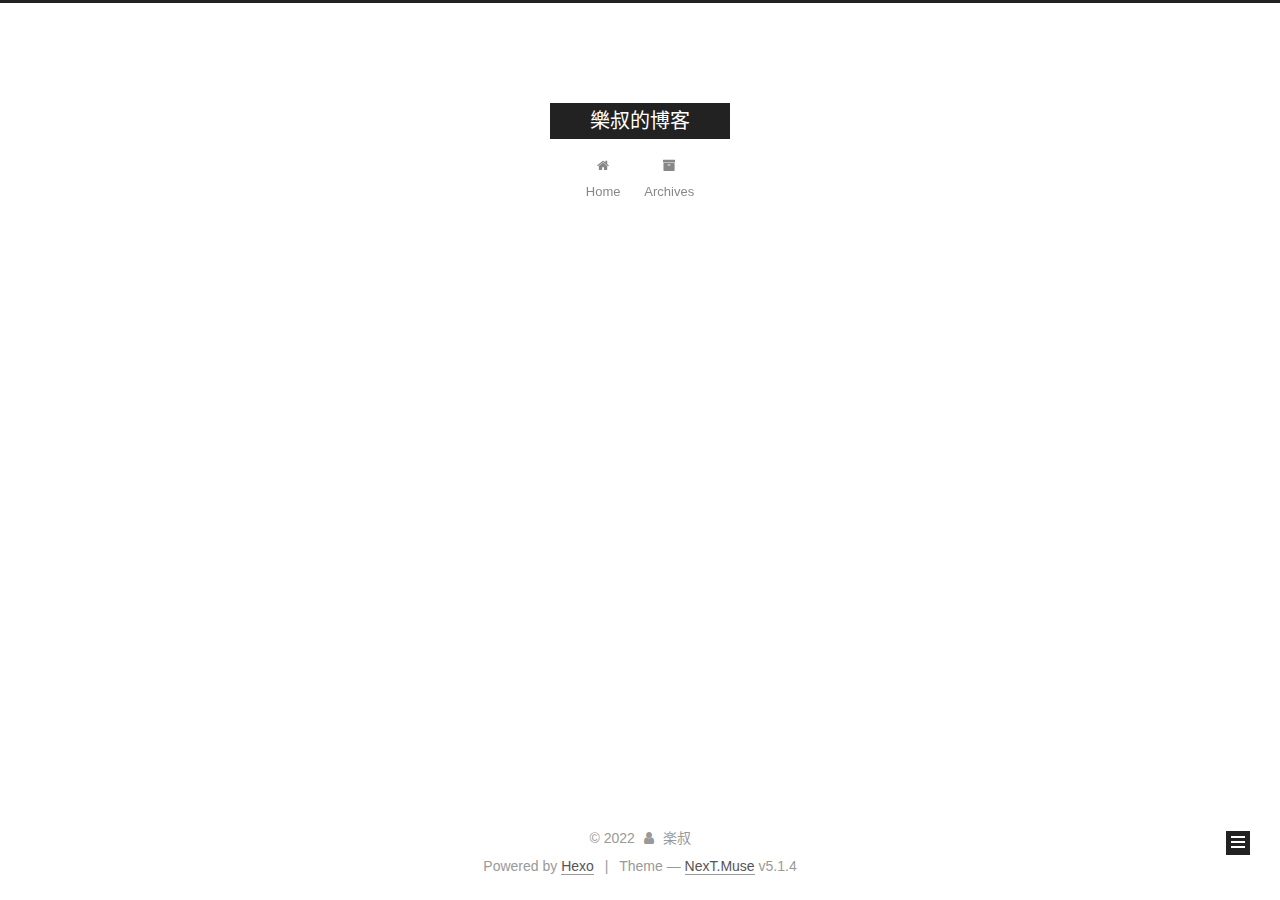
==== commit 88f2c684: "Site updated: 2022-01-21 18:22:14" ====
--- a/index.html
+++ b/index.html
@@ -1,14 +1,85 @@
 <!DOCTYPE html>
-<html>
+
+
+
+  
+
+
+<html class="theme-next muse use-motion" lang="zh-CN">
 <head>
-  <meta charset="utf-8">
-  
-  <meta name="renderer" content="webkit">
-  <meta http-equiv="X-UA-Compatible" content="IE=edge" >
-  <link rel="dns-prefetch" href="http://yoursite.com">
-  <title>樂叔的博客</title>
-  <meta name="viewport" content="width=device-width, initial-scale=1, maximum-scale=1">
-  <meta name="description" content="分享记录一些东西">
+  <meta charset="UTF-8"/>
+<meta http-equiv="X-UA-Compatible" content="IE=edge" />
+<meta name="viewport" content="width=device-width, initial-scale=1, maximum-scale=1"/>
+<meta name="theme-color" content="#222">
+
+
+
+
+
+
+
+
+
+<meta http-equiv="Cache-Control" content="no-transform" />
+<meta http-equiv="Cache-Control" content="no-siteapp" />
+
+
+
+
+
+
+
+
+
+
+
+
+
+
+
+
+  
+  
+  <link href="/lib/fancybox/source/jquery.fancybox.css?v=2.1.5" rel="stylesheet" type="text/css" />
+
+
+
+
+
+
+
+<link href="/lib/font-awesome/css/font-awesome.min.css?v=4.6.2" rel="stylesheet" type="text/css" />
+
+<link href="/css/main.css?v=5.1.4" rel="stylesheet" type="text/css" />
+
+
+  <link rel="apple-touch-icon" sizes="180x180" href="/images/apple-touch-icon-next.png?v=5.1.4">
+
+
+  <link rel="icon" type="image/png" sizes="32x32" href="/images/favicon-32x32-next.png?v=5.1.4">
+
+
+  <link rel="icon" type="image/png" sizes="16x16" href="/images/favicon-16x16-next.png?v=5.1.4">
+
+
+  <link rel="mask-icon" href="/images/logo.svg?v=5.1.4" color="#222">
+
+
+
+
+
+  <meta name="keywords" content="Hexo, NexT" />
+
+
+
+
+
+
+
+
+
+
+<meta name="description" content="分享记录一些东西">
 <meta property="og:type" content="website">
 <meta property="og:title" content="樂叔的博客">
 <meta property="og:url" content="http://yoursite.com/index.html">
@@ -17,464 +88,538 @@
 <meta property="og:locale" content="zh_CN">
 <meta property="article:author" content="楽叔">
 <meta name="twitter:card" content="summary">
-  
-    <link rel="alternative" href="/atom.xml" title="樂叔的博客" type="application/atom+xml">
-  
-  
-    <link rel="icon" href="/favicon.png">
-  
-  <link rel="stylesheet" type="text/css" href="/./main.0cf68a.css">
-  <style type="text/css">
-  
-    #container.show {
-      background: linear-gradient(200deg,#a0cfe4,#e8c37e);
+
+
+
+<script type="text/javascript" id="hexo.configurations">
+  var NexT = window.NexT || {};
+  var CONFIG = {
+    root: '',
+    scheme: 'Muse',
+    version: '5.1.4',
+    sidebar: {"position":"left","display":"post","offset":12,"b2t":false,"scrollpercent":false,"onmobile":false},
+    fancybox: true,
+    tabs: true,
+    motion: {"enable":true,"async":false,"transition":{"post_block":"fadeIn","post_header":"slideDownIn","post_body":"slideDownIn","coll_header":"slideLeftIn","sidebar":"slideUpIn"}},
+    duoshuo: {
+      userId: '0',
+      author: 'Author'
+    },
+    algolia: {
+      applicationID: '',
+      apiKey: '',
+      indexName: '',
+      hits: {"per_page":10},
+      labels: {"input_placeholder":"Search for Posts","hits_empty":"We didn't find any results for the search: ${query}","hits_stats":"${hits} results found in ${time} ms"}
     }
-  </style>
-  
-
-  
+  };
+</script>
+
+
+
+  <link rel="canonical" href="http://yoursite.com/"/>
+
+
+
+
+
+  <title>樂叔的博客</title>
+  
+
+
+
+
+
+
+
 
 <meta name="generator" content="Hexo 6.0.0"></head>
 
-<body>
-  <div id="container" q-class="show:isCtnShow">
-    <canvas id="anm-canvas" class="anm-canvas"></canvas>
-    <div class="left-col" q-class="show:isShow">
-      
-<div class="overlay" style="background: #4d4d4d"></div>
-<div class="intrude-less">
-	<header id="header" class="inner">
-		<a href="/" class="profilepic">
-			<img src="" class="js-avatar">
-		</a>
-		<hgroup>
-		  <h1 class="header-author"><a href="/"></a></h1>
-		</hgroup>
-		
-
-		<nav class="header-menu">
-			<ul>
-			
-				<li><a href="/">主页</a></li>
-	        
-				<li><a href="/tags/%E9%9A%8F%E7%AC%94/">随笔</a></li>
-	        
-			</ul>
-		</nav>
-		<nav class="header-smart-menu">
-    		
-    			
-    			<a q-on="click: openSlider(e, 'innerArchive')" href="javascript:void(0)">所有文章</a>
-    			
-            
-    			
-    			<a q-on="click: openSlider(e, 'friends')" href="javascript:void(0)">友链</a>
-    			
-            
-    			
-    			<a q-on="click: openSlider(e, 'aboutme')" href="javascript:void(0)">关于我</a>
-    			
-            
-		</nav>
-		<nav class="header-nav">
-			<div class="social">
-				
-					<a class="github" target="_blank" href="#" title="github"><i class="icon-github"></i></a>
-		        
-					<a class="weibo" target="_blank" href="#" title="weibo"><i class="icon-weibo"></i></a>
-		        
-					<a class="rss" target="_blank" href="#" title="rss"><i class="icon-rss"></i></a>
-		        
-					<a class="zhihu" target="_blank" href="#" title="zhihu"><i class="icon-zhihu"></i></a>
-		        
-			</div>
-		</nav>
-	</header>		
+<body itemscope itemtype="http://schema.org/WebPage" lang="zh-CN">
+  
+  
+    
+  
+
+  <div class="container sidebar-position-left 
+  page-home">
+    <div class="headband"></div>
+
+    <header id="header" class="header" itemscope itemtype="http://schema.org/WPHeader">
+      <div class="header-inner"><div class="site-brand-wrapper">
+  <div class="site-meta ">
+    
+
+    <div class="custom-logo-site-title">
+      <a href="/"  class="brand" rel="start">
+        <span class="logo-line-before"><i></i></span>
+        <span class="site-title">樂叔的博客</span>
+        <span class="logo-line-after"><i></i></span>
+      </a>
+    </div>
+      
+        <p class="site-subtitle"></p>
+      
+  </div>
+
+  <div class="site-nav-toggle">
+    <button>
+      <span class="btn-bar"></span>
+      <span class="btn-bar"></span>
+      <span class="btn-bar"></span>
+    </button>
+  </div>
 </div>
 
+<nav class="site-nav">
+  
+
+  
+    <ul id="menu" class="menu">
+      
+        
+        <li class="menu-item menu-item-home">
+          <a href="/%20" rel="section">
+            
+              <i class="menu-item-icon fa fa-fw fa-home"></i> <br />
+            
+            Home
+          </a>
+        </li>
+      
+        
+        <li class="menu-item menu-item-archives">
+          <a href="/archives/%20" rel="section">
+            
+              <i class="menu-item-icon fa fa-fw fa-archive"></i> <br />
+            
+            Archives
+          </a>
+        </li>
+      
+
+      
+    </ul>
+  
+
+  
+</nav>
+
+
+
+ </div>
+    </header>
+
+    <main id="main" class="main">
+      <div class="main-inner">
+        <div class="content-wrap">
+          <div id="content" class="content">
+            
+  <section id="posts" class="posts-expand">
+    
+      
+
+  
+
+  
+  
+  
+
+  <article class="post post-type-normal" itemscope itemtype="http://schema.org/Article">
+  
+  
+  
+  <div class="post-block">
+    <link itemprop="mainEntityOfPage" href="http://yoursite.com/2022/01/21/hello-world/">
+
+    <span hidden itemprop="author" itemscope itemtype="http://schema.org/Person">
+      <meta itemprop="name" content="">
+      <meta itemprop="description" content="">
+      <meta itemprop="image" content="/images/avatar.gif">
+    </span>
+
+    <span hidden itemprop="publisher" itemscope itemtype="http://schema.org/Organization">
+      <meta itemprop="name" content="樂叔的博客">
+    </span>
+
+    
+      <header class="post-header">
+
+        
+        
+          <h1 class="post-title" itemprop="name headline">
+                
+                <a class="post-title-link" href="/2022/01/21/hello-world/" itemprop="url">Hello World</a></h1>
+        
+
+        <div class="post-meta">
+          <span class="post-time">
+            
+              <span class="post-meta-item-icon">
+                <i class="fa fa-calendar-o"></i>
+              </span>
+              
+                <span class="post-meta-item-text">Posted on</span>
+              
+              <time title="Post created" itemprop="dateCreated datePublished" datetime="2022-01-21T16:18:33+08:00">
+                2022-01-21
+              </time>
+            
+
+            
+
+            
+          </span>
+
+          
+
+          
+            
+          
+
+          
+          
+
+          
+
+          
+
+          
+
+        </div>
+      </header>
+    
+
+    
+    
+    
+    <div class="post-body" itemprop="articleBody">
+
+      
+      
+
+      
+        
+          
+          Welcome to Hexo! This is your very first post. Check documentation for more info. If you get any pro
+          ...
+          <!--noindex-->
+          <div class="post-button text-center">
+            <a class="btn" href="/2022/01/21/hello-world/#more" rel="contents">
+              Read more &raquo;
+            </a>
+          </div>
+          <!--/noindex-->
+        
+      
     </div>
-    <div class="mid-col" q-class="show:isShow,hide:isShow|isFalse">
-      
-<nav id="mobile-nav">
-  	<div class="overlay js-overlay" style="background: #4d4d4d"></div>
-	<div class="btnctn js-mobile-btnctn">
-  		<div class="slider-trigger list" q-on="click: openSlider(e)"><i class="icon icon-sort"></i></div>
-	</div>
-	<div class="intrude-less">
-		<header id="header" class="inner">
-			<div class="profilepic">
-				<img src="" class="js-avatar">
-			</div>
-			<hgroup>
-			  <h1 class="header-author js-header-author"></h1>
-			</hgroup>
-			
-			
-			
-				
-			
-				
-			
-			
-			
-			<nav class="header-nav">
-				<div class="social">
-					
-						<a class="github" target="_blank" href="#" title="github"><i class="icon-github"></i></a>
-			        
-						<a class="weibo" target="_blank" href="#" title="weibo"><i class="icon-weibo"></i></a>
-			        
-						<a class="rss" target="_blank" href="#" title="rss"><i class="icon-rss"></i></a>
-			        
-						<a class="zhihu" target="_blank" href="#" title="zhihu"><i class="icon-zhihu"></i></a>
-			        
-				</div>
-			</nav>
-
-			<nav class="header-menu js-header-menu">
-				<ul style="width: 50%">
-				
-				
-					<li style="width: 50%"><a href="/">主页</a></li>
-		        
-					<li style="width: 50%"><a href="/tags/%E9%9A%8F%E7%AC%94/">随笔</a></li>
-		        
-				</ul>
-			</nav>
-		</header>				
-	</div>
-	<div class="mobile-mask" style="display:none" q-show="isShow"></div>
-</nav>
-
-      <div id="wrapper" class="body-wrap">
-        <div class="menu-l">
-          <div class="canvas-wrap">
-            <canvas data-colors="#eaeaea" data-sectionHeight="100" data-contentId="js-content" id="myCanvas1" class="anm-canvas"></canvas>
+    
+    
+    
+
+    
+
+    
+
+    
+
+    <footer class="post-footer">
+      
+
+      
+
+      
+
+      
+      
+        <div class="post-eof"></div>
+      
+    </footer>
+  </div>
+  
+  
+  
+  </article>
+
+
+    
+  </section>
+
+  
+
+
           </div>
-          <div id="js-content" class="content-ll">
-            
-  
-    <article id="post-hello-world" class="article article-type-post  article-index" itemscope itemprop="blogPost">
-  <div class="article-inner">
-    
-      <header class="article-header">
-        
-  
-    <h1 itemprop="name">
-      <a class="article-title" href="/2022/01/21/hello-world/">Hello World</a>
-    </h1>
-  
-
-        
-        <a href="/2022/01/21/hello-world/" class="archive-article-date">
-  	<time datetime="2022-01-21T08:18:33.458Z" itemprop="datePublished"><i class="icon-calendar icon"></i>2022-01-21</time>
-</a>
-        
-      </header>
-    
-    <div class="article-entry" itemprop="articleBody">
-      
-        <p>Welcome to <a target="_blank" rel="noopener" href="https://hexo.io/">Hexo</a>! This is your very first post. Check <a target="_blank" rel="noopener" href="https://hexo.io/docs/">documentation</a> for more info. If you get any problems when using Hexo, you can find the answer in <a target="_blank" rel="noopener" href="https://hexo.io/docs/troubleshooting.html">troubleshooting</a> or you can ask me on <a target="_blank" rel="noopener" href="https://github.com/hexojs/hexo/issues">GitHub</a>.</p>
-<h2 id="Quick-Start"><a href="#Quick-Start" class="headerlink" title="Quick Start"></a>Quick Start</h2><h3 id="Create-a-new-post"><a href="#Create-a-new-post" class="headerlink" title="Create a new post"></a>Create a new post</h3><figure class="highlight bash"><table><tr><td class="gutter"><pre><span class="line">1</span><br></pre></td><td class="code"><pre><span class="line">$ hexo new <span class="string">&quot;My New Post&quot;</span></span><br></pre></td></tr></table></figure>
-
-<p>More info: <a target="_blank" rel="noopener" href="https://hexo.io/docs/writing.html">Writing</a></p>
-<h3 id="Run-server"><a href="#Run-server" class="headerlink" title="Run server"></a>Run server</h3><figure class="highlight bash"><table><tr><td class="gutter"><pre><span class="line">1</span><br></pre></td><td class="code"><pre><span class="line">$ hexo server</span><br></pre></td></tr></table></figure>
-
-<p>More info: <a target="_blank" rel="noopener" href="https://hexo.io/docs/server.html">Server</a></p>
-<h3 id="Generate-static-files"><a href="#Generate-static-files" class="headerlink" title="Generate static files"></a>Generate static files</h3><figure class="highlight bash"><table><tr><td class="gutter"><pre><span class="line">1</span><br></pre></td><td class="code"><pre><span class="line">$ hexo generate</span><br></pre></td></tr></table></figure>
-
-<p>More info: <a target="_blank" rel="noopener" href="https://hexo.io/docs/generating.html">Generating</a></p>
-<h3 id="Deploy-to-remote-sites"><a href="#Deploy-to-remote-sites" class="headerlink" title="Deploy to remote sites"></a>Deploy to remote sites</h3><figure class="highlight bash"><table><tr><td class="gutter"><pre><span class="line">1</span><br></pre></td><td class="code"><pre><span class="line">$ hexo deploy</span><br></pre></td></tr></table></figure>
-
-<p>More info: <a target="_blank" rel="noopener" href="https://hexo.io/docs/one-command-deployment.html">Deployment</a></p>
-
-      
-
-      
-    </div>
-    <div class="article-info article-info-index">
-      
-      
-      
-
-      
-        <p class="article-more-link">
-          <a class="article-more-a" href="/2022/01/21/hello-world/">展开全文 >></a>
-        </p>
-      
-
-      
-      <div class="clearfix"></div>
+          
+
+
+          
+
+        </div>
+        
+          
+  
+  <div class="sidebar-toggle">
+    <div class="sidebar-toggle-line-wrap">
+      <span class="sidebar-toggle-line sidebar-toggle-line-first"></span>
+      <span class="sidebar-toggle-line sidebar-toggle-line-middle"></span>
+      <span class="sidebar-toggle-line sidebar-toggle-line-last"></span>
     </div>
   </div>
-</article>
-
-<aside class="wrap-side-operation">
-    <div class="mod-side-operation">
-        
-        <div class="jump-container" id="js-jump-container" style="display:none;">
-            <a href="javascript:void(0)" class="mod-side-operation__jump-to-top">
-                <i class="icon-font icon-back"></i>
-            </a>
-            <div id="js-jump-plan-container" class="jump-plan-container" style="top: -11px;">
-                <i class="icon-font icon-plane jump-plane"></i>
+
+  <aside id="sidebar" class="sidebar">
+    
+    <div class="sidebar-inner">
+
+      
+
+      
+
+      <section class="site-overview-wrap sidebar-panel sidebar-panel-active">
+        <div class="site-overview">
+          <div class="site-author motion-element" itemprop="author" itemscope itemtype="http://schema.org/Person">
+            
+              <p class="site-author-name" itemprop="name"></p>
+              <p class="site-description motion-element" itemprop="description"></p>
+          </div>
+
+          <nav class="site-state motion-element">
+
+            
+              <div class="site-state-item site-state-posts">
+              
+                <a href="/archives/%20%7C%7C%20archive">
+              
+                  <span class="site-state-item-count">1</span>
+                  <span class="site-state-item-name">posts</span>
+                </a>
+              </div>
+            
+
+            
+
+            
+
+          </nav>
+
+          
+
+          
+            <div class="links-of-author motion-element">
+                
+                  <span class="links-of-author-item">
+                    <a href="https://github.com/jialequ/" target="_blank" title="GitHub">
+                      
+                        <i class="fa fa-fw fa-github"></i>GitHub</a>
+                  </span>
+                
             </div>
+          
+
+          
+          
+
+          
+          
+
+          
+
         </div>
-        
-        
+      </section>
+
+      
+
+      
+
     </div>
-</aside>
-
-
-
-
-  
-  
-
-
-          </div>
-        </div>
+  </aside>
+
+
+        
       </div>
-      <footer id="footer">
-  <div class="outer">
-    <div id="footer-info">
-    	<div class="footer-left">
-    		&copy; 2022 楽叔
-    	</div>
-      	<div class="footer-right">
-      		<a href="http://hexo.io/" target="_blank">Hexo</a>  Theme <a href="https://github.com/litten/hexo-theme-yilia" target="_blank">Yilia</a> by Litten
-      	</div>
-    </div>
+    </main>
+
+    <footer id="footer" class="footer">
+      <div class="footer-inner">
+        <div class="copyright">&copy; <span itemprop="copyrightYear">2022</span>
+  <span class="with-love">
+    <i class="fa fa-user"></i>
+  </span>
+  <span class="author" itemprop="copyrightHolder">楽叔</span>
+
+  
+</div>
+
+
+  <div class="powered-by">Powered by <a class="theme-link" target="_blank" href="https://hexo.io">Hexo</a></div>
+
+
+
+  <span class="post-meta-divider">|</span>
+
+
+
+  <div class="theme-info">Theme &mdash; <a class="theme-link" target="_blank" href="https://github.com/iissnan/hexo-theme-next">NexT.Muse</a> v5.1.4</div>
+
+
+
+
+        
+
+
+
+
+
+
+
+        
+      </div>
+    </footer>
+
+    
+      <div class="back-to-top">
+        <i class="fa fa-arrow-up"></i>
+        
+      </div>
+    
+
+    
+
   </div>
-</footer>
-    </div>
-    <script>
-	var yiliaConfig = {
-		mathjax: false,
-		isHome: true,
-		isPost: false,
-		isArchive: false,
-		isTag: false,
-		isCategory: false,
-		open_in_new: false,
-		toc_hide_index: true,
-		root: "/",
-		innerArchive: true,
-		showTags: false
-	}
+
+  
+
+<script type="text/javascript">
+  if (Object.prototype.toString.call(window.Promise) !== '[object Function]') {
+    window.Promise = null;
+  }
 </script>
 
-<script>!function(t){function n(e){if(r[e])return r[e].exports;var i=r[e]={exports:{},id:e,loaded:!1};return t[e].call(i.exports,i,i.exports,n),i.loaded=!0,i.exports}var r={};n.m=t,n.c=r,n.p="./",n(0)}([function(t,n,r){r(195),t.exports=r(191)},function(t,n,r){var e=r(3),i=r(52),o=r(27),u=r(28),c=r(53),f="prototype",a=function(t,n,r){var s,l,h,v,p=t&a.F,d=t&a.G,y=t&a.S,g=t&a.P,b=t&a.B,m=d?e:y?e[n]||(e[n]={}):(e[n]||{})[f],x=d?i:i[n]||(i[n]={}),w=x[f]||(x[f]={});d&&(r=n);for(s in r)l=!p&&m&&void 0!==m[s],h=(l?m:r)[s],v=b&&l?c(h,e):g&&"function"==typeof h?c(Function.call,h):h,m&&u(m,s,h,t&a.U),x[s]!=h&&o(x,s,v),g&&w[s]!=h&&(w[s]=h)};e.core=i,a.F=1,a.G=2,a.S=4,a.P=8,a.B=16,a.W=32,a.U=64,a.R=128,t.exports=a},function(t,n,r){var e=r(6);t.exports=function(t){if(!e(t))throw TypeError(t+" is not an object!");return t}},function(t,n){var r=t.exports="undefined"!=typeof window&&window.Math==Math?window:"undefined"!=typeof self&&self.Math==Math?self:Function("return this")();"number"==typeof __g&&(__g=r)},function(t,n){t.exports=function(t){try{return!!t()}catch(t){return!0}}},function(t,n){var r=t.exports="undefined"!=typeof window&&window.Math==Math?window:"undefined"!=typeof self&&self.Math==Math?self:Function("return this")();"number"==typeof __g&&(__g=r)},function(t,n){t.exports=function(t){return"object"==typeof t?null!==t:"function"==typeof t}},function(t,n,r){var e=r(126)("wks"),i=r(76),o=r(3).Symbol,u="function"==typeof o;(t.exports=function(t){return e[t]||(e[t]=u&&o[t]||(u?o:i)("Symbol."+t))}).store=e},function(t,n){var r={}.hasOwnProperty;t.exports=function(t,n){return r.call(t,n)}},function(t,n,r){var e=r(94),i=r(33);t.exports=function(t){return e(i(t))}},function(t,n,r){t.exports=!r(4)(function(){return 7!=Object.defineProperty({},"a",{get:function(){return 7}}).a})},function(t,n,r){var e=r(2),i=r(167),o=r(50),u=Object.defineProperty;n.f=r(10)?Object.defineProperty:function(t,n,r){if(e(t),n=o(n,!0),e(r),i)try{return u(t,n,r)}catch(t){}if("get"in r||"set"in r)throw TypeError("Accessors not supported!");return"value"in r&&(t[n]=r.value),t}},function(t,n,r){t.exports=!r(18)(function(){return 7!=Object.defineProperty({},"a",{get:function(){return 7}}).a})},function(t,n,r){var e=r(14),i=r(22);t.exports=r(12)?function(t,n,r){return e.f(t,n,i(1,r))}:function(t,n,r){return t[n]=r,t}},function(t,n,r){var e=r(20),i=r(58),o=r(42),u=Object.defineProperty;n.f=r(12)?Object.defineProperty:function(t,n,r){if(e(t),n=o(n,!0),e(r),i)try{return u(t,n,r)}catch(t){}if("get"in r||"set"in r)throw TypeError("Accessors not supported!");return"value"in r&&(t[n]=r.value),t}},function(t,n,r){var e=r(40)("wks"),i=r(23),o=r(5).Symbol,u="function"==typeof o;(t.exports=function(t){return e[t]||(e[t]=u&&o[t]||(u?o:i)("Symbol."+t))}).store=e},function(t,n,r){var e=r(67),i=Math.min;t.exports=function(t){return t>0?i(e(t),9007199254740991):0}},function(t,n,r){var e=r(46);t.exports=function(t){return Object(e(t))}},function(t,n){t.exports=function(t){try{return!!t()}catch(t){return!0}}},function(t,n,r){var e=r(63),i=r(34);t.exports=Object.keys||function(t){return e(t,i)}},function(t,n,r){var e=r(21);t.exports=function(t){if(!e(t))throw TypeError(t+" is not an object!");return t}},function(t,n){t.exports=function(t){return"object"==typeof t?null!==t:"function"==typeof t}},function(t,n){t.exports=function(t,n){return{enumerable:!(1&t),configurable:!(2&t),writable:!(4&t),value:n}}},function(t,n){var r=0,e=Math.random();t.exports=function(t){return"Symbol(".concat(void 0===t?"":t,")_",(++r+e).toString(36))}},function(t,n){var r={}.hasOwnProperty;t.exports=function(t,n){return r.call(t,n)}},function(t,n){var r=t.exports={version:"2.4.0"};"number"==typeof __e&&(__e=r)},function(t,n){t.exports=function(t){if("function"!=typeof t)throw TypeError(t+" is not a function!");return t}},function(t,n,r){var e=r(11),i=r(66);t.exports=r(10)?function(t,n,r){return e.f(t,n,i(1,r))}:function(t,n,r){return t[n]=r,t}},function(t,n,r){var e=r(3),i=r(27),o=r(24),u=r(76)("src"),c="toString",f=Function[c],a=(""+f).split(c);r(52).inspectSource=function(t){return f.call(t)},(t.exports=function(t,n,r,c){var f="function"==typeof r;f&&(o(r,"name")||i(r,"name",n)),t[n]!==r&&(f&&(o(r,u)||i(r,u,t[n]?""+t[n]:a.join(String(n)))),t===e?t[n]=r:c?t[n]?t[n]=r:i(t,n,r):(delete t[n],i(t,n,r)))})(Function.prototype,c,function(){return"function"==typeof this&&this[u]||f.call(this)})},function(t,n,r){var e=r(1),i=r(4),o=r(46),u=function(t,n,r,e){var i=String(o(t)),u="<"+n;return""!==r&&(u+=" "+r+'="'+String(e).replace(/"/g,"&quot;")+'"'),u+">"+i+"</"+n+">"};t.exports=function(t,n){var r={};r[t]=n(u),e(e.P+e.F*i(function(){var n=""[t]('"');return n!==n.toLowerCase()||n.split('"').length>3}),"String",r)}},function(t,n,r){var e=r(115),i=r(46);t.exports=function(t){return e(i(t))}},function(t,n,r){var e=r(116),i=r(66),o=r(30),u=r(50),c=r(24),f=r(167),a=Object.getOwnPropertyDescriptor;n.f=r(10)?a:function(t,n){if(t=o(t),n=u(n,!0),f)try{return a(t,n)}catch(t){}if(c(t,n))return i(!e.f.call(t,n),t[n])}},function(t,n,r){var e=r(24),i=r(17),o=r(145)("IE_PROTO"),u=Object.prototype;t.exports=Object.getPrototypeOf||function(t){return t=i(t),e(t,o)?t[o]:"function"==typeof t.constructor&&t instanceof t.constructor?t.constructor.prototype:t instanceof Object?u:null}},function(t,n){t.exports=function(t){if(void 0==t)throw TypeError("Can't call method on  "+t);return t}},function(t,n){t.exports="constructor,hasOwnProperty,isPrototypeOf,propertyIsEnumerable,toLocaleString,toString,valueOf".split(",")},function(t,n){t.exports={}},function(t,n){t.exports=!0},function(t,n){n.f={}.propertyIsEnumerable},function(t,n,r){var e=r(14).f,i=r(8),o=r(15)("toStringTag");t.exports=function(t,n,r){t&&!i(t=r?t:t.prototype,o)&&e(t,o,{configurable:!0,value:n})}},function(t,n,r){var e=r(40)("keys"),i=r(23);t.exports=function(t){return e[t]||(e[t]=i(t))}},function(t,n,r){var e=r(5),i="__core-js_shared__",o=e[i]||(e[i]={});t.exports=function(t){return o[t]||(o[t]={})}},function(t,n){var r=Math.ceil,e=Math.floor;t.exports=function(t){return isNaN(t=+t)?0:(t>0?e:r)(t)}},function(t,n,r){var e=r(21);t.exports=function(t,n){if(!e(t))return t;var r,i;if(n&&"function"==typeof(r=t.toString)&&!e(i=r.call(t)))return i;if("function"==typeof(r=t.valueOf)&&!e(i=r.call(t)))return i;if(!n&&"function"==typeof(r=t.toString)&&!e(i=r.call(t)))return i;throw TypeError("Can't convert object to primitive value")}},function(t,n,r){var e=r(5),i=r(25),o=r(36),u=r(44),c=r(14).f;t.exports=function(t){var n=i.Symbol||(i.Symbol=o?{}:e.Symbol||{});"_"==t.charAt(0)||t in n||c(n,t,{value:u.f(t)})}},function(t,n,r){n.f=r(15)},function(t,n){var r={}.toString;t.exports=function(t){return r.call(t).slice(8,-1)}},function(t,n){t.exports=function(t){if(void 0==t)throw TypeError("Can't call method on  "+t);return t}},function(t,n,r){var e=r(4);t.exports=function(t,n){return!!t&&e(function(){n?t.call(null,function(){},1):t.call(null)})}},function(t,n,r){var e=r(53),i=r(115),o=r(17),u=r(16),c=r(203);t.exports=function(t,n){var r=1==t,f=2==t,a=3==t,s=4==t,l=6==t,h=5==t||l,v=n||c;return function(n,c,p){for(var d,y,g=o(n),b=i(g),m=e(c,p,3),x=u(b.length),w=0,S=r?v(n,x):f?v(n,0):void 0;x>w;w++)if((h||w in b)&&(d=b[w],y=m(d,w,g),t))if(r)S[w]=y;else if(y)switch(t){case 3:return!0;case 5:return d;case 6:return w;case 2:S.push(d)}else if(s)return!1;return l?-1:a||s?s:S}}},function(t,n,r){var e=r(1),i=r(52),o=r(4);t.exports=function(t,n){var r=(i.Object||{})[t]||Object[t],u={};u[t]=n(r),e(e.S+e.F*o(function(){r(1)}),"Object",u)}},function(t,n,r){var e=r(6);t.exports=function(t,n){if(!e(t))return t;var r,i;if(n&&"function"==typeof(r=t.toString)&&!e(i=r.call(t)))return i;if("function"==typeof(r=t.valueOf)&&!e(i=r.call(t)))return i;if(!n&&"function"==typeof(r=t.toString)&&!e(i=r.call(t)))return i;throw TypeError("Can't convert object to primitive value")}},function(t,n,r){var e=r(5),i=r(25),o=r(91),u=r(13),c="prototype",f=function(t,n,r){var a,s,l,h=t&f.F,v=t&f.G,p=t&f.S,d=t&f.P,y=t&f.B,g=t&f.W,b=v?i:i[n]||(i[n]={}),m=b[c],x=v?e:p?e[n]:(e[n]||{})[c];v&&(r=n);for(a in r)(s=!h&&x&&void 0!==x[a])&&a in b||(l=s?x[a]:r[a],b[a]=v&&"function"!=typeof x[a]?r[a]:y&&s?o(l,e):g&&x[a]==l?function(t){var n=function(n,r,e){if(this instanceof t){switch(arguments.length){case 0:return new t;case 1:return new t(n);case 2:return new t(n,r)}return new t(n,r,e)}return t.apply(this,arguments)};return n[c]=t[c],n}(l):d&&"function"==typeof l?o(Function.call,l):l,d&&((b.virtual||(b.virtual={}))[a]=l,t&f.R&&m&&!m[a]&&u(m,a,l)))};f.F=1,f.G=2,f.S=4,f.P=8,f.B=16,f.W=32,f.U=64,f.R=128,t.exports=f},function(t,n){var r=t.exports={version:"2.4.0"};"number"==typeof __e&&(__e=r)},function(t,n,r){var e=r(26);t.exports=function(t,n,r){if(e(t),void 0===n)return t;switch(r){case 1:return function(r){return t.call(n,r)};case 2:return function(r,e){return t.call(n,r,e)};case 3:return function(r,e,i){return t.call(n,r,e,i)}}return function(){return t.apply(n,arguments)}}},function(t,n,r){var e=r(183),i=r(1),o=r(126)("metadata"),u=o.store||(o.store=new(r(186))),c=function(t,n,r){var i=u.get(t);if(!i){if(!r)return;u.set(t,i=new e)}var o=i.get(n);if(!o){if(!r)return;i.set(n,o=new e)}return o},f=function(t,n,r){var e=c(n,r,!1);return void 0!==e&&e.has(t)},a=function(t,n,r){var e=c(n,r,!1);return void 0===e?void 0:e.get(t)},s=function(t,n,r,e){c(r,e,!0).set(t,n)},l=function(t,n){var r=c(t,n,!1),e=[];return r&&r.forEach(function(t,n){e.push(n)}),e},h=function(t){return void 0===t||"symbol"==typeof t?t:String(t)},v=function(t){i(i.S,"Reflect",t)};t.exports={store:u,map:c,has:f,get:a,set:s,keys:l,key:h,exp:v}},function(t,n,r){"use strict";if(r(10)){var e=r(69),i=r(3),o=r(4),u=r(1),c=r(127),f=r(152),a=r(53),s=r(68),l=r(66),h=r(27),v=r(73),p=r(67),d=r(16),y=r(75),g=r(50),b=r(24),m=r(180),x=r(114),w=r(6),S=r(17),_=r(137),O=r(70),E=r(32),P=r(71).f,j=r(154),F=r(76),M=r(7),A=r(48),N=r(117),T=r(146),I=r(155),k=r(80),L=r(123),R=r(74),C=r(130),D=r(160),U=r(11),W=r(31),G=U.f,B=W.f,V=i.RangeError,z=i.TypeError,q=i.Uint8Array,K="ArrayBuffer",J="Shared"+K,Y="BYTES_PER_ELEMENT",H="prototype",$=Array[H],X=f.ArrayBuffer,Q=f.DataView,Z=A(0),tt=A(2),nt=A(3),rt=A(4),et=A(5),it=A(6),ot=N(!0),ut=N(!1),ct=I.values,ft=I.keys,at=I.entries,st=$.lastIndexOf,lt=$.reduce,ht=$.reduceRight,vt=$.join,pt=$.sort,dt=$.slice,yt=$.toString,gt=$.toLocaleString,bt=M("iterator"),mt=M("toStringTag"),xt=F("typed_constructor"),wt=F("def_constructor"),St=c.CONSTR,_t=c.TYPED,Ot=c.VIEW,Et="Wrong length!",Pt=A(1,function(t,n){return Tt(T(t,t[wt]),n)}),jt=o(function(){return 1===new q(new Uint16Array([1]).buffer)[0]}),Ft=!!q&&!!q[H].set&&o(function(){new q(1).set({})}),Mt=function(t,n){if(void 0===t)throw z(Et);var r=+t,e=d(t);if(n&&!m(r,e))throw V(Et);return e},At=function(t,n){var r=p(t);if(r<0||r%n)throw V("Wrong offset!");return r},Nt=function(t){if(w(t)&&_t in t)return t;throw z(t+" is not a typed array!")},Tt=function(t,n){if(!(w(t)&&xt in t))throw z("It is not a typed array constructor!");return new t(n)},It=function(t,n){return kt(T(t,t[wt]),n)},kt=function(t,n){for(var r=0,e=n.length,i=Tt(t,e);e>r;)i[r]=n[r++];return i},Lt=function(t,n,r){G(t,n,{get:function(){return this._d[r]}})},Rt=function(t){var n,r,e,i,o,u,c=S(t),f=arguments.length,s=f>1?arguments[1]:void 0,l=void 0!==s,h=j(c);if(void 0!=h&&!_(h)){for(u=h.call(c),e=[],n=0;!(o=u.next()).done;n++)e.push(o.value);c=e}for(l&&f>2&&(s=a(s,arguments[2],2)),n=0,r=d(c.length),i=Tt(this,r);r>n;n++)i[n]=l?s(c[n],n):c[n];return i},Ct=function(){for(var t=0,n=arguments.length,r=Tt(this,n);n>t;)r[t]=arguments[t++];return r},Dt=!!q&&o(function(){gt.call(new q(1))}),Ut=function(){return gt.apply(Dt?dt.call(Nt(this)):Nt(this),arguments)},Wt={copyWithin:function(t,n){return D.call(Nt(this),t,n,arguments.length>2?arguments[2]:void 0)},every:function(t){return rt(Nt(this),t,arguments.length>1?arguments[1]:void 0)},fill:function(t){return C.apply(Nt(this),arguments)},filter:function(t){return It(this,tt(Nt(this),t,arguments.length>1?arguments[1]:void 0))},find:function(t){return et(Nt(this),t,arguments.length>1?arguments[1]:void 0)},findIndex:function(t){return it(Nt(this),t,arguments.length>1?arguments[1]:void 0)},forEach:function(t){Z(Nt(this),t,arguments.length>1?arguments[1]:void 0)},indexOf:function(t){return ut(Nt(this),t,arguments.length>1?arguments[1]:void 0)},includes:function(t){return ot(Nt(this),t,arguments.length>1?arguments[1]:void 0)},join:function(t){return vt.apply(Nt(this),arguments)},lastIndexOf:function(t){return st.apply(Nt(this),arguments)},map:function(t){return Pt(Nt(this),t,arguments.length>1?arguments[1]:void 0)},reduce:function(t){return lt.apply(Nt(this),arguments)},reduceRight:function(t){return ht.apply(Nt(this),arguments)},reverse:function(){for(var t,n=this,r=Nt(n).length,e=Math.floor(r/2),i=0;i<e;)t=n[i],n[i++]=n[--r],n[r]=t;return n},some:function(t){return nt(Nt(this),t,arguments.length>1?arguments[1]:void 0)},sort:function(t){return pt.call(Nt(this),t)},subarray:function(t,n){var r=Nt(this),e=r.length,i=y(t,e);return new(T(r,r[wt]))(r.buffer,r.byteOffset+i*r.BYTES_PER_ELEMENT,d((void 0===n?e:y(n,e))-i))}},Gt=function(t,n){return It(this,dt.call(Nt(this),t,n))},Bt=function(t){Nt(this);var n=At(arguments[1],1),r=this.length,e=S(t),i=d(e.length),o=0;if(i+n>r)throw V(Et);for(;o<i;)this[n+o]=e[o++]},Vt={entries:function(){return at.call(Nt(this))},keys:function(){return ft.call(Nt(this))},values:function(){return ct.call(Nt(this))}},zt=function(t,n){return w(t)&&t[_t]&&"symbol"!=typeof n&&n in t&&String(+n)==String(n)},qt=function(t,n){return zt(t,n=g(n,!0))?l(2,t[n]):B(t,n)},Kt=function(t,n,r){return!(zt(t,n=g(n,!0))&&w(r)&&b(r,"value"))||b(r,"get")||b(r,"set")||r.configurable||b(r,"writable")&&!r.writable||b(r,"enumerable")&&!r.enumerable?G(t,n,r):(t[n]=r.value,t)};St||(W.f=qt,U.f=Kt),u(u.S+u.F*!St,"Object",{getOwnPropertyDescriptor:qt,defineProperty:Kt}),o(function(){yt.call({})})&&(yt=gt=function(){return vt.call(this)});var Jt=v({},Wt);v(Jt,Vt),h(Jt,bt,Vt.values),v(Jt,{slice:Gt,set:Bt,constructor:function(){},toString:yt,toLocaleString:Ut}),Lt(Jt,"buffer","b"),Lt(Jt,"byteOffset","o"),Lt(Jt,"byteLength","l"),Lt(Jt,"length","e"),G(Jt,mt,{get:function(){return this[_t]}}),t.exports=function(t,n,r,f){f=!!f;var a=t+(f?"Clamped":"")+"Array",l="Uint8Array"!=a,v="get"+t,p="set"+t,y=i[a],g=y||{},b=y&&E(y),m=!y||!c.ABV,S={},_=y&&y[H],j=function(t,r){var e=t._d;return e.v[v](r*n+e.o,jt)},F=function(t,r,e){var i=t._d;f&&(e=(e=Math.round(e))<0?0:e>255?255:255&e),i.v[p](r*n+i.o,e,jt)},M=function(t,n){G(t,n,{get:function(){return j(this,n)},set:function(t){return F(this,n,t)},enumerable:!0})};m?(y=r(function(t,r,e,i){s(t,y,a,"_d");var o,u,c,f,l=0,v=0;if(w(r)){if(!(r instanceof X||(f=x(r))==K||f==J))return _t in r?kt(y,r):Rt.call(y,r);o=r,v=At(e,n);var p=r.byteLength;if(void 0===i){if(p%n)throw V(Et);if((u=p-v)<0)throw V(Et)}else if((u=d(i)*n)+v>p)throw V(Et);c=u/n}else c=Mt(r,!0),u=c*n,o=new X(u);for(h(t,"_d",{b:o,o:v,l:u,e:c,v:new Q(o)});l<c;)M(t,l++)}),_=y[H]=O(Jt),h(_,"constructor",y)):L(function(t){new y(null),new y(t)},!0)||(y=r(function(t,r,e,i){s(t,y,a);var o;return w(r)?r instanceof X||(o=x(r))==K||o==J?void 0!==i?new g(r,At(e,n),i):void 0!==e?new g(r,At(e,n)):new g(r):_t in r?kt(y,r):Rt.call(y,r):new g(Mt(r,l))}),Z(b!==Function.prototype?P(g).concat(P(b)):P(g),function(t){t in y||h(y,t,g[t])}),y[H]=_,e||(_.constructor=y));var A=_[bt],N=!!A&&("values"==A.name||void 0==A.name),T=Vt.values;h(y,xt,!0),h(_,_t,a),h(_,Ot,!0),h(_,wt,y),(f?new y(1)[mt]==a:mt in _)||G(_,mt,{get:function(){return a}}),S[a]=y,u(u.G+u.W+u.F*(y!=g),S),u(u.S,a,{BYTES_PER_ELEMENT:n,from:Rt,of:Ct}),Y in _||h(_,Y,n),u(u.P,a,Wt),R(a),u(u.P+u.F*Ft,a,{set:Bt}),u(u.P+u.F*!N,a,Vt),u(u.P+u.F*(_.toString!=yt),a,{toString:yt}),u(u.P+u.F*o(function(){new y(1).slice()}),a,{slice:Gt}),u(u.P+u.F*(o(function(){return[1,2].toLocaleString()!=new y([1,2]).toLocaleString()})||!o(function(){_.toLocaleString.call([1,2])})),a,{toLocaleString:Ut}),k[a]=N?A:T,e||N||h(_,bt,T)}}else t.exports=function(){}},function(t,n){var r={}.toString;t.exports=function(t){return r.call(t).slice(8,-1)}},function(t,n,r){var e=r(21),i=r(5).document,o=e(i)&&e(i.createElement);t.exports=function(t){return o?i.createElement(t):{}}},function(t,n,r){t.exports=!r(12)&&!r(18)(function(){return 7!=Object.defineProperty(r(57)("div"),"a",{get:function(){return 7}}).a})},function(t,n,r){"use strict";var e=r(36),i=r(51),o=r(64),u=r(13),c=r(8),f=r(35),a=r(96),s=r(38),l=r(103),h=r(15)("iterator"),v=!([].keys&&"next"in[].keys()),p="keys",d="values",y=function(){return this};t.exports=function(t,n,r,g,b,m,x){a(r,n,g);var w,S,_,O=function(t){if(!v&&t in F)return F[t];switch(t){case p:case d:return function(){return new r(this,t)}}return function(){return new r(this,t)}},E=n+" Iterator",P=b==d,j=!1,F=t.prototype,M=F[h]||F["@@iterator"]||b&&F[b],A=M||O(b),N=b?P?O("entries"):A:void 0,T="Array"==n?F.entries||M:M;if(T&&(_=l(T.call(new t)))!==Object.prototype&&(s(_,E,!0),e||c(_,h)||u(_,h,y)),P&&M&&M.name!==d&&(j=!0,A=function(){return M.call(this)}),e&&!x||!v&&!j&&F[h]||u(F,h,A),f[n]=A,f[E]=y,b)if(w={values:P?A:O(d),keys:m?A:O(p),entries:N},x)for(S in w)S in F||o(F,S,w[S]);else i(i.P+i.F*(v||j),n,w);return w}},function(t,n,r){var e=r(20),i=r(100),o=r(34),u=r(39)("IE_PROTO"),c=function(){},f="prototype",a=function(){var t,n=r(57)("iframe"),e=o.length;for(n.style.display="none",r(93).appendChild(n),n.src="javascript:",t=n.contentWindow.document,t.open(),t.write("<script>document.F=Object<\/script>"),t.close(),a=t.F;e--;)delete a[f][o[e]];return a()};t.exports=Object.create||function(t,n){var r;return null!==t?(c[f]=e(t),r=new c,c[f]=null,r[u]=t):r=a(),void 0===n?r:i(r,n)}},function(t,n,r){var e=r(63),i=r(34).concat("length","prototype");n.f=Object.getOwnPropertyNames||function(t){return e(t,i)}},function(t,n){n.f=Object.getOwnPropertySymbols},function(t,n,r){var e=r(8),i=r(9),o=r(90)(!1),u=r(39)("IE_PROTO");t.exports=function(t,n){var r,c=i(t),f=0,a=[];for(r in c)r!=u&&e(c,r)&&a.push(r);for(;n.length>f;)e(c,r=n[f++])&&(~o(a,r)||a.push(r));return a}},function(t,n,r){t.exports=r(13)},function(t,n,r){var e=r(76)("meta"),i=r(6),o=r(24),u=r(11).f,c=0,f=Object.isExtensible||function(){return!0},a=!r(4)(function(){return f(Object.preventExtensions({}))}),s=function(t){u(t,e,{value:{i:"O"+ ++c,w:{}}})},l=function(t,n){if(!i(t))return"symbol"==typeof t?t:("string"==typeof t?"S":"P")+t;if(!o(t,e)){if(!f(t))return"F";if(!n)return"E";s(t)}return t[e].i},h=function(t,n){if(!o(t,e)){if(!f(t))return!0;if(!n)return!1;s(t)}return t[e].w},v=function(t){return a&&p.NEED&&f(t)&&!o(t,e)&&s(t),t},p=t.exports={KEY:e,NEED:!1,fastKey:l,getWeak:h,onFreeze:v}},function(t,n){t.exports=function(t,n){return{enumerable:!(1&t),configurable:!(2&t),writable:!(4&t),value:n}}},function(t,n){var r=Math.ceil,e=Math.floor;t.exports=function(t){return isNaN(t=+t)?0:(t>0?e:r)(t)}},function(t,n){t.exports=function(t,n,r,e){if(!(t instanceof n)||void 0!==e&&e in t)throw TypeError(r+": incorrect invocation!");return t}},function(t,n){t.exports=!1},function(t,n,r){var e=r(2),i=r(173),o=r(133),u=r(145)("IE_PROTO"),c=function(){},f="prototype",a=function(){var t,n=r(132)("iframe"),e=o.length;for(n.style.display="none",r(135).appendChild(n),n.src="javascript:",t=n.contentWindow.document,t.open(),t.write("<script>document.F=Object<\/script>"),t.close(),a=t.F;e--;)delete a[f][o[e]];return a()};t.exports=Object.create||function(t,n){var r;return null!==t?(c[f]=e(t),r=new c,c[f]=null,r[u]=t):r=a(),void 0===n?r:i(r,n)}},function(t,n,r){var e=r(175),i=r(133).concat("length","prototype");n.f=Object.getOwnPropertyNames||function(t){return e(t,i)}},function(t,n,r){var e=r(175),i=r(133);t.exports=Object.keys||function(t){return e(t,i)}},function(t,n,r){var e=r(28);t.exports=function(t,n,r){for(var i in n)e(t,i,n[i],r);return t}},function(t,n,r){"use strict";var e=r(3),i=r(11),o=r(10),u=r(7)("species");t.exports=function(t){var n=e[t];o&&n&&!n[u]&&i.f(n,u,{configurable:!0,get:function(){return this}})}},function(t,n,r){var e=r(67),i=Math.max,o=Math.min;t.exports=function(t,n){return t=e(t),t<0?i(t+n,0):o(t,n)}},function(t,n){var r=0,e=Math.random();t.exports=function(t){return"Symbol(".concat(void 0===t?"":t,")_",(++r+e).toString(36))}},function(t,n,r){var e=r(33);t.exports=function(t){return Object(e(t))}},function(t,n,r){var e=r(7)("unscopables"),i=Array.prototype;void 0==i[e]&&r(27)(i,e,{}),t.exports=function(t){i[e][t]=!0}},function(t,n,r){var e=r(53),i=r(169),o=r(137),u=r(2),c=r(16),f=r(154),a={},s={},n=t.exports=function(t,n,r,l,h){var v,p,d,y,g=h?function(){return t}:f(t),b=e(r,l,n?2:1),m=0;if("function"!=typeof g)throw TypeError(t+" is not iterable!");if(o(g)){for(v=c(t.length);v>m;m++)if((y=n?b(u(p=t[m])[0],p[1]):b(t[m]))===a||y===s)return y}else for(d=g.call(t);!(p=d.next()).done;)if((y=i(d,b,p.value,n))===a||y===s)return y};n.BREAK=a,n.RETURN=s},function(t,n){t.exports={}},function(t,n,r){var e=r(11).f,i=r(24),o=r(7)("toStringTag");t.exports=function(t,n,r){t&&!i(t=r?t:t.prototype,o)&&e(t,o,{configurable:!0,value:n})}},function(t,n,r){var e=r(1),i=r(46),o=r(4),u=r(150),c="["+u+"]",f="​-",a=RegExp("^"+c+c+"*"),s=RegExp(c+c+"*$"),l=function(t,n,r){var i={},c=o(function(){return!!u[t]()||f[t]()!=f}),a=i[t]=c?n(h):u[t];r&&(i[r]=a),e(e.P+e.F*c,"String",i)},h=l.trim=function(t,n){return t=String(i(t)),1&n&&(t=t.replace(a,"")),2&n&&(t=t.replace(s,"")),t};t.exports=l},function(t,n,r){t.exports={default:r(86),__esModule:!0}},function(t,n,r){t.exports={default:r(87),__esModule:!0}},function(t,n,r){"use strict";function e(t){return t&&t.__esModule?t:{default:t}}n.__esModule=!0;var i=r(84),o=e(i),u=r(83),c=e(u),f="function"==typeof c.default&&"symbol"==typeof o.default?function(t){return typeof t}:function(t){return t&&"function"==typeof c.default&&t.constructor===c.default&&t!==c.default.prototype?"symbol":typeof t};n.default="function"==typeof c.default&&"symbol"===f(o.default)?function(t){return void 0===t?"undefined":f(t)}:function(t){return t&&"function"==typeof c.default&&t.constructor===c.default&&t!==c.default.prototype?"symbol":void 0===t?"undefined":f(t)}},function(t,n,r){r(110),r(108),r(111),r(112),t.exports=r(25).Symbol},function(t,n,r){r(109),r(113),t.exports=r(44).f("iterator")},function(t,n){t.exports=function(t){if("function"!=typeof t)throw TypeError(t+" is not a function!");return t}},function(t,n){t.exports=function(){}},function(t,n,r){var e=r(9),i=r(106),o=r(105);t.exports=function(t){return function(n,r,u){var c,f=e(n),a=i(f.length),s=o(u,a);if(t&&r!=r){for(;a>s;)if((c=f[s++])!=c)return!0}else for(;a>s;s++)if((t||s in f)&&f[s]===r)return t||s||0;return!t&&-1}}},function(t,n,r){var e=r(88);t.exports=function(t,n,r){if(e(t),void 0===n)return t;switch(r){case 1:return function(r){return t.call(n,r)};case 2:return function(r,e){return t.call(n,r,e)};case 3:return function(r,e,i){return t.call(n,r,e,i)}}return function(){return t.apply(n,arguments)}}},function(t,n,r){var e=r(19),i=r(62),o=r(37);t.exports=function(t){var n=e(t),r=i.f;if(r)for(var u,c=r(t),f=o.f,a=0;c.length>a;)f.call(t,u=c[a++])&&n.push(u);return n}},function(t,n,r){t.exports=r(5).document&&document.documentElement},function(t,n,r){var e=r(56);t.exports=Object("z").propertyIsEnumerable(0)?Object:function(t){return"String"==e(t)?t.split(""):Object(t)}},function(t,n,r){var e=r(56);t.exports=Array.isArray||function(t){return"Array"==e(t)}},function(t,n,r){"use strict";var e=r(60),i=r(22),o=r(38),u={};r(13)(u,r(15)("iterator"),function(){return this}),t.exports=function(t,n,r){t.prototype=e(u,{next:i(1,r)}),o(t,n+" Iterator")}},function(t,n){t.exports=function(t,n){return{value:n,done:!!t}}},function(t,n,r){var e=r(19),i=r(9);t.exports=function(t,n){for(var r,o=i(t),u=e(o),c=u.length,f=0;c>f;)if(o[r=u[f++]]===n)return r}},function(t,n,r){var e=r(23)("meta"),i=r(21),o=r(8),u=r(14).f,c=0,f=Object.isExtensible||function(){return!0},a=!r(18)(function(){return f(Object.preventExtensions({}))}),s=function(t){u(t,e,{value:{i:"O"+ ++c,w:{}}})},l=function(t,n){if(!i(t))return"symbol"==typeof t?t:("string"==typeof t?"S":"P")+t;if(!o(t,e)){if(!f(t))return"F";if(!n)return"E";s(t)}return t[e].i},h=function(t,n){if(!o(t,e)){if(!f(t))return!0;if(!n)return!1;s(t)}return t[e].w},v=function(t){return a&&p.NEED&&f(t)&&!o(t,e)&&s(t),t},p=t.exports={KEY:e,NEED:!1,fastKey:l,getWeak:h,onFreeze:v}},function(t,n,r){var e=r(14),i=r(20),o=r(19);t.exports=r(12)?Object.defineProperties:function(t,n){i(t);for(var r,u=o(n),c=u.length,f=0;c>f;)e.f(t,r=u[f++],n[r]);return t}},function(t,n,r){var e=r(37),i=r(22),o=r(9),u=r(42),c=r(8),f=r(58),a=Object.getOwnPropertyDescriptor;n.f=r(12)?a:function(t,n){if(t=o(t),n=u(n,!0),f)try{return a(t,n)}catch(t){}if(c(t,n))return i(!e.f.call(t,n),t[n])}},function(t,n,r){var e=r(9),i=r(61).f,o={}.toString,u="object"==typeof window&&window&&Object.getOwnPropertyNames?Object.getOwnPropertyNames(window):[],c=function(t){try{return i(t)}catch(t){return u.slice()}};t.exports.f=function(t){return u&&"[object Window]"==o.call(t)?c(t):i(e(t))}},function(t,n,r){var e=r(8),i=r(77),o=r(39)("IE_PROTO"),u=Object.prototype;t.exports=Object.getPrototypeOf||function(t){return t=i(t),e(t,o)?t[o]:"function"==typeof t.constructor&&t instanceof t.constructor?t.constructor.prototype:t instanceof Object?u:null}},function(t,n,r){var e=r(41),i=r(33);t.exports=function(t){return function(n,r){var o,u,c=String(i(n)),f=e(r),a=c.length;return f<0||f>=a?t?"":void 0:(o=c.charCodeAt(f),o<55296||o>56319||f+1===a||(u=c.charCodeAt(f+1))<56320||u>57343?t?c.charAt(f):o:t?c.slice(f,f+2):u-56320+(o-55296<<10)+65536)}}},function(t,n,r){var e=r(41),i=Math.max,o=Math.min;t.exports=function(t,n){return t=e(t),t<0?i(t+n,0):o(t,n)}},function(t,n,r){var e=r(41),i=Math.min;t.exports=function(t){return t>0?i(e(t),9007199254740991):0}},function(t,n,r){"use strict";var e=r(89),i=r(97),o=r(35),u=r(9);t.exports=r(59)(Array,"Array",function(t,n){this._t=u(t),this._i=0,this._k=n},function(){var t=this._t,n=this._k,r=this._i++;return!t||r>=t.length?(this._t=void 0,i(1)):"keys"==n?i(0,r):"values"==n?i(0,t[r]):i(0,[r,t[r]])},"values"),o.Arguments=o.Array,e("keys"),e("values"),e("entries")},function(t,n){},function(t,n,r){"use strict";var e=r(104)(!0);r(59)(String,"String",function(t){this._t=String(t),this._i=0},function(){var t,n=this._t,r=this._i;return r>=n.length?{value:void 0,done:!0}:(t=e(n,r),this._i+=t.length,{value:t,done:!1})})},function(t,n,r){"use strict";var e=r(5),i=r(8),o=r(12),u=r(51),c=r(64),f=r(99).KEY,a=r(18),s=r(40),l=r(38),h=r(23),v=r(15),p=r(44),d=r(43),y=r(98),g=r(92),b=r(95),m=r(20),x=r(9),w=r(42),S=r(22),_=r(60),O=r(102),E=r(101),P=r(14),j=r(19),F=E.f,M=P.f,A=O.f,N=e.Symbol,T=e.JSON,I=T&&T.stringify,k="prototype",L=v("_hidden"),R=v("toPrimitive"),C={}.propertyIsEnumerable,D=s("symbol-registry"),U=s("symbols"),W=s("op-symbols"),G=Object[k],B="function"==typeof N,V=e.QObject,z=!V||!V[k]||!V[k].findChild,q=o&&a(function(){return 7!=_(M({},"a",{get:function(){return M(this,"a",{value:7}).a}})).a})?function(t,n,r){var e=F(G,n);e&&delete G[n],M(t,n,r),e&&t!==G&&M(G,n,e)}:M,K=function(t){var n=U[t]=_(N[k]);return n._k=t,n},J=B&&"symbol"==typeof N.iterator?function(t){return"symbol"==typeof t}:function(t){return t instanceof N},Y=function(t,n,r){return t===G&&Y(W,n,r),m(t),n=w(n,!0),m(r),i(U,n)?(r.enumerable?(i(t,L)&&t[L][n]&&(t[L][n]=!1),r=_(r,{enumerable:S(0,!1)})):(i(t,L)||M(t,L,S(1,{})),t[L][n]=!0),q(t,n,r)):M(t,n,r)},H=function(t,n){m(t);for(var r,e=g(n=x(n)),i=0,o=e.length;o>i;)Y(t,r=e[i++],n[r]);return t},$=function(t,n){return void 0===n?_(t):H(_(t),n)},X=function(t){var n=C.call(this,t=w(t,!0));return!(this===G&&i(U,t)&&!i(W,t))&&(!(n||!i(this,t)||!i(U,t)||i(this,L)&&this[L][t])||n)},Q=function(t,n){if(t=x(t),n=w(n,!0),t!==G||!i(U,n)||i(W,n)){var r=F(t,n);return!r||!i(U,n)||i(t,L)&&t[L][n]||(r.enumerable=!0),r}},Z=function(t){for(var n,r=A(x(t)),e=[],o=0;r.length>o;)i(U,n=r[o++])||n==L||n==f||e.push(n);return e},tt=function(t){for(var n,r=t===G,e=A(r?W:x(t)),o=[],u=0;e.length>u;)!i(U,n=e[u++])||r&&!i(G,n)||o.push(U[n]);return o};B||(N=function(){if(this instanceof N)throw TypeError("Symbol is not a constructor!");var t=h(arguments.length>0?arguments[0]:void 0),n=function(r){this===G&&n.call(W,r),i(this,L)&&i(this[L],t)&&(this[L][t]=!1),q(this,t,S(1,r))};return o&&z&&q(G,t,{configurable:!0,set:n}),K(t)},c(N[k],"toString",function(){return this._k}),E.f=Q,P.f=Y,r(61).f=O.f=Z,r(37).f=X,r(62).f=tt,o&&!r(36)&&c(G,"propertyIsEnumerable",X,!0),p.f=function(t){return K(v(t))}),u(u.G+u.W+u.F*!B,{Symbol:N});for(var nt="hasInstance,isConcatSpreadable,iterator,match,replace,search,species,split,toPrimitive,toStringTag,unscopables".split(","),rt=0;nt.length>rt;)v(nt[rt++]);for(var nt=j(v.store),rt=0;nt.length>rt;)d(nt[rt++]);u(u.S+u.F*!B,"Symbol",{for:function(t){return i(D,t+="")?D[t]:D[t]=N(t)},keyFor:function(t){if(J(t))return y(D,t);throw TypeError(t+" is not a symbol!")},useSetter:function(){z=!0},useSimple:function(){z=!1}}),u(u.S+u.F*!B,"Object",{create:$,defineProperty:Y,defineProperties:H,getOwnPropertyDescriptor:Q,getOwnPropertyNames:Z,getOwnPropertySymbols:tt}),T&&u(u.S+u.F*(!B||a(function(){var t=N();return"[null]"!=I([t])||"{}"!=I({a:t})||"{}"!=I(Object(t))})),"JSON",{stringify:function(t){if(void 0!==t&&!J(t)){for(var n,r,e=[t],i=1;arguments.length>i;)e.push(arguments[i++]);return n=e[1],"function"==typeof n&&(r=n),!r&&b(n)||(n=function(t,n){if(r&&(n=r.call(this,t,n)),!J(n))return n}),e[1]=n,I.apply(T,e)}}}),N[k][R]||r(13)(N[k],R,N[k].valueOf),l(N,"Symbol"),l(Math,"Math",!0),l(e.JSON,"JSON",!0)},function(t,n,r){r(43)("asyncIterator")},function(t,n,r){r(43)("observable")},function(t,n,r){r(107);for(var e=r(5),i=r(13),o=r(35),u=r(15)("toStringTag"),c=["NodeList","DOMTokenList","MediaList","StyleSheetList","CSSRuleList"],f=0;f<5;f++){var a=c[f],s=e[a],l=s&&s.prototype;l&&!l[u]&&i(l,u,a),o[a]=o.Array}},function(t,n,r){var e=r(45),i=r(7)("toStringTag"),o="Arguments"==e(function(){return arguments}()),u=function(t,n){try{return t[n]}catch(t){}};t.exports=function(t){var n,r,c;return void 0===t?"Undefined":null===t?"Null":"string"==typeof(r=u(n=Object(t),i))?r:o?e(n):"Object"==(c=e(n))&&"function"==typeof n.callee?"Arguments":c}},function(t,n,r){var e=r(45);t.exports=Object("z").propertyIsEnumerable(0)?Object:function(t){return"String"==e(t)?t.split(""):Object(t)}},function(t,n){n.f={}.propertyIsEnumerable},function(t,n,r){var e=r(30),i=r(16),o=r(75);t.exports=function(t){return function(n,r,u){var c,f=e(n),a=i(f.length),s=o(u,a);if(t&&r!=r){for(;a>s;)if((c=f[s++])!=c)return!0}else for(;a>s;s++)if((t||s in f)&&f[s]===r)return t||s||0;return!t&&-1}}},function(t,n,r){"use strict";var e=r(3),i=r(1),o=r(28),u=r(73),c=r(65),f=r(79),a=r(68),s=r(6),l=r(4),h=r(123),v=r(81),p=r(136);t.exports=function(t,n,r,d,y,g){var b=e[t],m=b,x=y?"set":"add",w=m&&m.prototype,S={},_=function(t){var n=w[t];o(w,t,"delete"==t?function(t){return!(g&&!s(t))&&n.call(this,0===t?0:t)}:"has"==t?function(t){return!(g&&!s(t))&&n.call(this,0===t?0:t)}:"get"==t?function(t){return g&&!s(t)?void 0:n.call(this,0===t?0:t)}:"add"==t?function(t){return n.call(this,0===t?0:t),this}:function(t,r){return n.call(this,0===t?0:t,r),this})};if("function"==typeof m&&(g||w.forEach&&!l(function(){(new m).entries().next()}))){var O=new m,E=O[x](g?{}:-0,1)!=O,P=l(function(){O.has(1)}),j=h(function(t){new m(t)}),F=!g&&l(function(){for(var t=new m,n=5;n--;)t[x](n,n);return!t.has(-0)});j||(m=n(function(n,r){a(n,m,t);var e=p(new b,n,m);return void 0!=r&&f(r,y,e[x],e),e}),m.prototype=w,w.constructor=m),(P||F)&&(_("delete"),_("has"),y&&_("get")),(F||E)&&_(x),g&&w.clear&&delete w.clear}else m=d.getConstructor(n,t,y,x),u(m.prototype,r),c.NEED=!0;return v(m,t),S[t]=m,i(i.G+i.W+i.F*(m!=b),S),g||d.setStrong(m,t,y),m}},function(t,n,r){"use strict";var e=r(27),i=r(28),o=r(4),u=r(46),c=r(7);t.exports=function(t,n,r){var f=c(t),a=r(u,f,""[t]),s=a[0],l=a[1];o(function(){var n={};return n[f]=function(){return 7},7!=""[t](n)})&&(i(String.prototype,t,s),e(RegExp.prototype,f,2==n?function(t,n){return l.call(t,this,n)}:function(t){return l.call(t,this)}))}
-},function(t,n,r){"use strict";var e=r(2);t.exports=function(){var t=e(this),n="";return t.global&&(n+="g"),t.ignoreCase&&(n+="i"),t.multiline&&(n+="m"),t.unicode&&(n+="u"),t.sticky&&(n+="y"),n}},function(t,n){t.exports=function(t,n,r){var e=void 0===r;switch(n.length){case 0:return e?t():t.call(r);case 1:return e?t(n[0]):t.call(r,n[0]);case 2:return e?t(n[0],n[1]):t.call(r,n[0],n[1]);case 3:return e?t(n[0],n[1],n[2]):t.call(r,n[0],n[1],n[2]);case 4:return e?t(n[0],n[1],n[2],n[3]):t.call(r,n[0],n[1],n[2],n[3])}return t.apply(r,n)}},function(t,n,r){var e=r(6),i=r(45),o=r(7)("match");t.exports=function(t){var n;return e(t)&&(void 0!==(n=t[o])?!!n:"RegExp"==i(t))}},function(t,n,r){var e=r(7)("iterator"),i=!1;try{var o=[7][e]();o.return=function(){i=!0},Array.from(o,function(){throw 2})}catch(t){}t.exports=function(t,n){if(!n&&!i)return!1;var r=!1;try{var o=[7],u=o[e]();u.next=function(){return{done:r=!0}},o[e]=function(){return u},t(o)}catch(t){}return r}},function(t,n,r){t.exports=r(69)||!r(4)(function(){var t=Math.random();__defineSetter__.call(null,t,function(){}),delete r(3)[t]})},function(t,n){n.f=Object.getOwnPropertySymbols},function(t,n,r){var e=r(3),i="__core-js_shared__",o=e[i]||(e[i]={});t.exports=function(t){return o[t]||(o[t]={})}},function(t,n,r){for(var e,i=r(3),o=r(27),u=r(76),c=u("typed_array"),f=u("view"),a=!(!i.ArrayBuffer||!i.DataView),s=a,l=0,h="Int8Array,Uint8Array,Uint8ClampedArray,Int16Array,Uint16Array,Int32Array,Uint32Array,Float32Array,Float64Array".split(",");l<9;)(e=i[h[l++]])?(o(e.prototype,c,!0),o(e.prototype,f,!0)):s=!1;t.exports={ABV:a,CONSTR:s,TYPED:c,VIEW:f}},function(t,n){"use strict";var r={versions:function(){var t=window.navigator.userAgent;return{trident:t.indexOf("Trident")>-1,presto:t.indexOf("Presto")>-1,webKit:t.indexOf("AppleWebKit")>-1,gecko:t.indexOf("Gecko")>-1&&-1==t.indexOf("KHTML"),mobile:!!t.match(/AppleWebKit.*Mobile.*/),ios:!!t.match(/\(i[^;]+;( U;)? CPU.+Mac OS X/),android:t.indexOf("Android")>-1||t.indexOf("Linux")>-1,iPhone:t.indexOf("iPhone")>-1||t.indexOf("Mac")>-1,iPad:t.indexOf("iPad")>-1,webApp:-1==t.indexOf("Safari"),weixin:-1==t.indexOf("MicroMessenger")}}()};t.exports=r},function(t,n,r){"use strict";var e=r(85),i=function(t){return t&&t.__esModule?t:{default:t}}(e),o=function(){function t(t,n,e){return n||e?String.fromCharCode(n||e):r[t]||t}function n(t){return e[t]}var r={"&quot;":'"',"&lt;":"<","&gt;":">","&amp;":"&","&nbsp;":" "},e={};for(var u in r)e[r[u]]=u;return r["&apos;"]="'",e["'"]="&#39;",{encode:function(t){return t?(""+t).replace(/['<> "&]/g,n).replace(/\r?\n/g,"<br/>").replace(/\s/g,"&nbsp;"):""},decode:function(n){return n?(""+n).replace(/<br\s*\/?>/gi,"\n").replace(/&quot;|&lt;|&gt;|&amp;|&nbsp;|&apos;|&#(\d+);|&#(\d+)/g,t).replace(/\u00a0/g," "):""},encodeBase16:function(t){if(!t)return t;t+="";for(var n=[],r=0,e=t.length;e>r;r++)n.push(t.charCodeAt(r).toString(16).toUpperCase());return n.join("")},encodeBase16forJSON:function(t){if(!t)return t;t=t.replace(/[\u4E00-\u9FBF]/gi,function(t){return escape(t).replace("%u","\\u")});for(var n=[],r=0,e=t.length;e>r;r++)n.push(t.charCodeAt(r).toString(16).toUpperCase());return n.join("")},decodeBase16:function(t){if(!t)return t;t+="";for(var n=[],r=0,e=t.length;e>r;r+=2)n.push(String.fromCharCode("0x"+t.slice(r,r+2)));return n.join("")},encodeObject:function(t){if(t instanceof Array)for(var n=0,r=t.length;r>n;n++)t[n]=o.encodeObject(t[n]);else if("object"==(void 0===t?"undefined":(0,i.default)(t)))for(var e in t)t[e]=o.encodeObject(t[e]);else if("string"==typeof t)return o.encode(t);return t},loadScript:function(t){var n=document.createElement("script");document.getElementsByTagName("body")[0].appendChild(n),n.setAttribute("src",t)},addLoadEvent:function(t){var n=window.onload;"function"!=typeof window.onload?window.onload=t:window.onload=function(){n(),t()}}}}();t.exports=o},function(t,n,r){"use strict";var e=r(17),i=r(75),o=r(16);t.exports=function(t){for(var n=e(this),r=o(n.length),u=arguments.length,c=i(u>1?arguments[1]:void 0,r),f=u>2?arguments[2]:void 0,a=void 0===f?r:i(f,r);a>c;)n[c++]=t;return n}},function(t,n,r){"use strict";var e=r(11),i=r(66);t.exports=function(t,n,r){n in t?e.f(t,n,i(0,r)):t[n]=r}},function(t,n,r){var e=r(6),i=r(3).document,o=e(i)&&e(i.createElement);t.exports=function(t){return o?i.createElement(t):{}}},function(t,n){t.exports="constructor,hasOwnProperty,isPrototypeOf,propertyIsEnumerable,toLocaleString,toString,valueOf".split(",")},function(t,n,r){var e=r(7)("match");t.exports=function(t){var n=/./;try{"/./"[t](n)}catch(r){try{return n[e]=!1,!"/./"[t](n)}catch(t){}}return!0}},function(t,n,r){t.exports=r(3).document&&document.documentElement},function(t,n,r){var e=r(6),i=r(144).set;t.exports=function(t,n,r){var o,u=n.constructor;return u!==r&&"function"==typeof u&&(o=u.prototype)!==r.prototype&&e(o)&&i&&i(t,o),t}},function(t,n,r){var e=r(80),i=r(7)("iterator"),o=Array.prototype;t.exports=function(t){return void 0!==t&&(e.Array===t||o[i]===t)}},function(t,n,r){var e=r(45);t.exports=Array.isArray||function(t){return"Array"==e(t)}},function(t,n,r){"use strict";var e=r(70),i=r(66),o=r(81),u={};r(27)(u,r(7)("iterator"),function(){return this}),t.exports=function(t,n,r){t.prototype=e(u,{next:i(1,r)}),o(t,n+" Iterator")}},function(t,n,r){"use strict";var e=r(69),i=r(1),o=r(28),u=r(27),c=r(24),f=r(80),a=r(139),s=r(81),l=r(32),h=r(7)("iterator"),v=!([].keys&&"next"in[].keys()),p="keys",d="values",y=function(){return this};t.exports=function(t,n,r,g,b,m,x){a(r,n,g);var w,S,_,O=function(t){if(!v&&t in F)return F[t];switch(t){case p:case d:return function(){return new r(this,t)}}return function(){return new r(this,t)}},E=n+" Iterator",P=b==d,j=!1,F=t.prototype,M=F[h]||F["@@iterator"]||b&&F[b],A=M||O(b),N=b?P?O("entries"):A:void 0,T="Array"==n?F.entries||M:M;if(T&&(_=l(T.call(new t)))!==Object.prototype&&(s(_,E,!0),e||c(_,h)||u(_,h,y)),P&&M&&M.name!==d&&(j=!0,A=function(){return M.call(this)}),e&&!x||!v&&!j&&F[h]||u(F,h,A),f[n]=A,f[E]=y,b)if(w={values:P?A:O(d),keys:m?A:O(p),entries:N},x)for(S in w)S in F||o(F,S,w[S]);else i(i.P+i.F*(v||j),n,w);return w}},function(t,n){var r=Math.expm1;t.exports=!r||r(10)>22025.465794806718||r(10)<22025.465794806718||-2e-17!=r(-2e-17)?function(t){return 0==(t=+t)?t:t>-1e-6&&t<1e-6?t+t*t/2:Math.exp(t)-1}:r},function(t,n){t.exports=Math.sign||function(t){return 0==(t=+t)||t!=t?t:t<0?-1:1}},function(t,n,r){var e=r(3),i=r(151).set,o=e.MutationObserver||e.WebKitMutationObserver,u=e.process,c=e.Promise,f="process"==r(45)(u);t.exports=function(){var t,n,r,a=function(){var e,i;for(f&&(e=u.domain)&&e.exit();t;){i=t.fn,t=t.next;try{i()}catch(e){throw t?r():n=void 0,e}}n=void 0,e&&e.enter()};if(f)r=function(){u.nextTick(a)};else if(o){var s=!0,l=document.createTextNode("");new o(a).observe(l,{characterData:!0}),r=function(){l.data=s=!s}}else if(c&&c.resolve){var h=c.resolve();r=function(){h.then(a)}}else r=function(){i.call(e,a)};return function(e){var i={fn:e,next:void 0};n&&(n.next=i),t||(t=i,r()),n=i}}},function(t,n,r){var e=r(6),i=r(2),o=function(t,n){if(i(t),!e(n)&&null!==n)throw TypeError(n+": can't set as prototype!")};t.exports={set:Object.setPrototypeOf||("__proto__"in{}?function(t,n,e){try{e=r(53)(Function.call,r(31).f(Object.prototype,"__proto__").set,2),e(t,[]),n=!(t instanceof Array)}catch(t){n=!0}return function(t,r){return o(t,r),n?t.__proto__=r:e(t,r),t}}({},!1):void 0),check:o}},function(t,n,r){var e=r(126)("keys"),i=r(76);t.exports=function(t){return e[t]||(e[t]=i(t))}},function(t,n,r){var e=r(2),i=r(26),o=r(7)("species");t.exports=function(t,n){var r,u=e(t).constructor;return void 0===u||void 0==(r=e(u)[o])?n:i(r)}},function(t,n,r){var e=r(67),i=r(46);t.exports=function(t){return function(n,r){var o,u,c=String(i(n)),f=e(r),a=c.length;return f<0||f>=a?t?"":void 0:(o=c.charCodeAt(f),o<55296||o>56319||f+1===a||(u=c.charCodeAt(f+1))<56320||u>57343?t?c.charAt(f):o:t?c.slice(f,f+2):u-56320+(o-55296<<10)+65536)}}},function(t,n,r){var e=r(122),i=r(46);t.exports=function(t,n,r){if(e(n))throw TypeError("String#"+r+" doesn't accept regex!");return String(i(t))}},function(t,n,r){"use strict";var e=r(67),i=r(46);t.exports=function(t){var n=String(i(this)),r="",o=e(t);if(o<0||o==1/0)throw RangeError("Count can't be negative");for(;o>0;(o>>>=1)&&(n+=n))1&o&&(r+=n);return r}},function(t,n){t.exports="\t\n\v\f\r   ᠎             　\u2028\u2029\ufeff"},function(t,n,r){var e,i,o,u=r(53),c=r(121),f=r(135),a=r(132),s=r(3),l=s.process,h=s.setImmediate,v=s.clearImmediate,p=s.MessageChannel,d=0,y={},g="onreadystatechange",b=function(){var t=+this;if(y.hasOwnProperty(t)){var n=y[t];delete y[t],n()}},m=function(t){b.call(t.data)};h&&v||(h=function(t){for(var n=[],r=1;arguments.length>r;)n.push(arguments[r++]);return y[++d]=function(){c("function"==typeof t?t:Function(t),n)},e(d),d},v=function(t){delete y[t]},"process"==r(45)(l)?e=function(t){l.nextTick(u(b,t,1))}:p?(i=new p,o=i.port2,i.port1.onmessage=m,e=u(o.postMessage,o,1)):s.addEventListener&&"function"==typeof postMessage&&!s.importScripts?(e=function(t){s.postMessage(t+"","*")},s.addEventListener("message",m,!1)):e=g in a("script")?function(t){f.appendChild(a("script"))[g]=function(){f.removeChild(this),b.call(t)}}:function(t){setTimeout(u(b,t,1),0)}),t.exports={set:h,clear:v}},function(t,n,r){"use strict";var e=r(3),i=r(10),o=r(69),u=r(127),c=r(27),f=r(73),a=r(4),s=r(68),l=r(67),h=r(16),v=r(71).f,p=r(11).f,d=r(130),y=r(81),g="ArrayBuffer",b="DataView",m="prototype",x="Wrong length!",w="Wrong index!",S=e[g],_=e[b],O=e.Math,E=e.RangeError,P=e.Infinity,j=S,F=O.abs,M=O.pow,A=O.floor,N=O.log,T=O.LN2,I="buffer",k="byteLength",L="byteOffset",R=i?"_b":I,C=i?"_l":k,D=i?"_o":L,U=function(t,n,r){var e,i,o,u=Array(r),c=8*r-n-1,f=(1<<c)-1,a=f>>1,s=23===n?M(2,-24)-M(2,-77):0,l=0,h=t<0||0===t&&1/t<0?1:0;for(t=F(t),t!=t||t===P?(i=t!=t?1:0,e=f):(e=A(N(t)/T),t*(o=M(2,-e))<1&&(e--,o*=2),t+=e+a>=1?s/o:s*M(2,1-a),t*o>=2&&(e++,o/=2),e+a>=f?(i=0,e=f):e+a>=1?(i=(t*o-1)*M(2,n),e+=a):(i=t*M(2,a-1)*M(2,n),e=0));n>=8;u[l++]=255&i,i/=256,n-=8);for(e=e<<n|i,c+=n;c>0;u[l++]=255&e,e/=256,c-=8);return u[--l]|=128*h,u},W=function(t,n,r){var e,i=8*r-n-1,o=(1<<i)-1,u=o>>1,c=i-7,f=r-1,a=t[f--],s=127&a;for(a>>=7;c>0;s=256*s+t[f],f--,c-=8);for(e=s&(1<<-c)-1,s>>=-c,c+=n;c>0;e=256*e+t[f],f--,c-=8);if(0===s)s=1-u;else{if(s===o)return e?NaN:a?-P:P;e+=M(2,n),s-=u}return(a?-1:1)*e*M(2,s-n)},G=function(t){return t[3]<<24|t[2]<<16|t[1]<<8|t[0]},B=function(t){return[255&t]},V=function(t){return[255&t,t>>8&255]},z=function(t){return[255&t,t>>8&255,t>>16&255,t>>24&255]},q=function(t){return U(t,52,8)},K=function(t){return U(t,23,4)},J=function(t,n,r){p(t[m],n,{get:function(){return this[r]}})},Y=function(t,n,r,e){var i=+r,o=l(i);if(i!=o||o<0||o+n>t[C])throw E(w);var u=t[R]._b,c=o+t[D],f=u.slice(c,c+n);return e?f:f.reverse()},H=function(t,n,r,e,i,o){var u=+r,c=l(u);if(u!=c||c<0||c+n>t[C])throw E(w);for(var f=t[R]._b,a=c+t[D],s=e(+i),h=0;h<n;h++)f[a+h]=s[o?h:n-h-1]},$=function(t,n){s(t,S,g);var r=+n,e=h(r);if(r!=e)throw E(x);return e};if(u.ABV){if(!a(function(){new S})||!a(function(){new S(.5)})){S=function(t){return new j($(this,t))};for(var X,Q=S[m]=j[m],Z=v(j),tt=0;Z.length>tt;)(X=Z[tt++])in S||c(S,X,j[X]);o||(Q.constructor=S)}var nt=new _(new S(2)),rt=_[m].setInt8;nt.setInt8(0,2147483648),nt.setInt8(1,2147483649),!nt.getInt8(0)&&nt.getInt8(1)||f(_[m],{setInt8:function(t,n){rt.call(this,t,n<<24>>24)},setUint8:function(t,n){rt.call(this,t,n<<24>>24)}},!0)}else S=function(t){var n=$(this,t);this._b=d.call(Array(n),0),this[C]=n},_=function(t,n,r){s(this,_,b),s(t,S,b);var e=t[C],i=l(n);if(i<0||i>e)throw E("Wrong offset!");if(r=void 0===r?e-i:h(r),i+r>e)throw E(x);this[R]=t,this[D]=i,this[C]=r},i&&(J(S,k,"_l"),J(_,I,"_b"),J(_,k,"_l"),J(_,L,"_o")),f(_[m],{getInt8:function(t){return Y(this,1,t)[0]<<24>>24},getUint8:function(t){return Y(this,1,t)[0]},getInt16:function(t){var n=Y(this,2,t,arguments[1]);return(n[1]<<8|n[0])<<16>>16},getUint16:function(t){var n=Y(this,2,t,arguments[1]);return n[1]<<8|n[0]},getInt32:function(t){return G(Y(this,4,t,arguments[1]))},getUint32:function(t){return G(Y(this,4,t,arguments[1]))>>>0},getFloat32:function(t){return W(Y(this,4,t,arguments[1]),23,4)},getFloat64:function(t){return W(Y(this,8,t,arguments[1]),52,8)},setInt8:function(t,n){H(this,1,t,B,n)},setUint8:function(t,n){H(this,1,t,B,n)},setInt16:function(t,n){H(this,2,t,V,n,arguments[2])},setUint16:function(t,n){H(this,2,t,V,n,arguments[2])},setInt32:function(t,n){H(this,4,t,z,n,arguments[2])},setUint32:function(t,n){H(this,4,t,z,n,arguments[2])},setFloat32:function(t,n){H(this,4,t,K,n,arguments[2])},setFloat64:function(t,n){H(this,8,t,q,n,arguments[2])}});y(S,g),y(_,b),c(_[m],u.VIEW,!0),n[g]=S,n[b]=_},function(t,n,r){var e=r(3),i=r(52),o=r(69),u=r(182),c=r(11).f;t.exports=function(t){var n=i.Symbol||(i.Symbol=o?{}:e.Symbol||{});"_"==t.charAt(0)||t in n||c(n,t,{value:u.f(t)})}},function(t,n,r){var e=r(114),i=r(7)("iterator"),o=r(80);t.exports=r(52).getIteratorMethod=function(t){if(void 0!=t)return t[i]||t["@@iterator"]||o[e(t)]}},function(t,n,r){"use strict";var e=r(78),i=r(170),o=r(80),u=r(30);t.exports=r(140)(Array,"Array",function(t,n){this._t=u(t),this._i=0,this._k=n},function(){var t=this._t,n=this._k,r=this._i++;return!t||r>=t.length?(this._t=void 0,i(1)):"keys"==n?i(0,r):"values"==n?i(0,t[r]):i(0,[r,t[r]])},"values"),o.Arguments=o.Array,e("keys"),e("values"),e("entries")},function(t,n){function r(t,n){t.classList?t.classList.add(n):t.className+=" "+n}t.exports=r},function(t,n){function r(t,n){if(t.classList)t.classList.remove(n);else{var r=new RegExp("(^|\\b)"+n.split(" ").join("|")+"(\\b|$)","gi");t.className=t.className.replace(r," ")}}t.exports=r},function(t,n){function r(){throw new Error("setTimeout has not been defined")}function e(){throw new Error("clearTimeout has not been defined")}function i(t){if(s===setTimeout)return setTimeout(t,0);if((s===r||!s)&&setTimeout)return s=setTimeout,setTimeout(t,0);try{return s(t,0)}catch(n){try{return s.call(null,t,0)}catch(n){return s.call(this,t,0)}}}function o(t){if(l===clearTimeout)return clearTimeout(t);if((l===e||!l)&&clearTimeout)return l=clearTimeout,clearTimeout(t);try{return l(t)}catch(n){try{return l.call(null,t)}catch(n){return l.call(this,t)}}}function u(){d&&v&&(d=!1,v.length?p=v.concat(p):y=-1,p.length&&c())}function c(){if(!d){var t=i(u);d=!0;for(var n=p.length;n;){for(v=p,p=[];++y<n;)v&&v[y].run();y=-1,n=p.length}v=null,d=!1,o(t)}}function f(t,n){this.fun=t,this.array=n}function a(){}var s,l,h=t.exports={};!function(){try{s="function"==typeof setTimeout?setTimeout:r}catch(t){s=r}try{l="function"==typeof clearTimeout?clearTimeout:e}catch(t){l=e}}();var v,p=[],d=!1,y=-1;h.nextTick=function(t){var n=new Array(arguments.length-1);if(arguments.length>1)for(var r=1;r<arguments.length;r++)n[r-1]=arguments[r];p.push(new f(t,n)),1!==p.length||d||i(c)},f.prototype.run=function(){this.fun.apply(null,this.array)},h.title="browser",h.browser=!0,h.env={},h.argv=[],h.version="",h.versions={},h.on=a,h.addListener=a,h.once=a,h.off=a,h.removeListener=a,h.removeAllListeners=a,h.emit=a,h.prependListener=a,h.prependOnceListener=a,h.listeners=function(t){return[]},h.binding=function(t){throw new Error("process.binding is not supported")},h.cwd=function(){return"/"},h.chdir=function(t){throw new Error("process.chdir is not supported")},h.umask=function(){return 0}},function(t,n,r){var e=r(45);t.exports=function(t,n){if("number"!=typeof t&&"Number"!=e(t))throw TypeError(n);return+t}},function(t,n,r){"use strict";var e=r(17),i=r(75),o=r(16);t.exports=[].copyWithin||function(t,n){var r=e(this),u=o(r.length),c=i(t,u),f=i(n,u),a=arguments.length>2?arguments[2]:void 0,s=Math.min((void 0===a?u:i(a,u))-f,u-c),l=1;for(f<c&&c<f+s&&(l=-1,f+=s-1,c+=s-1);s-- >0;)f in r?r[c]=r[f]:delete r[c],c+=l,f+=l;return r}},function(t,n,r){var e=r(79);t.exports=function(t,n){var r=[];return e(t,!1,r.push,r,n),r}},function(t,n,r){var e=r(26),i=r(17),o=r(115),u=r(16);t.exports=function(t,n,r,c,f){e(n);var a=i(t),s=o(a),l=u(a.length),h=f?l-1:0,v=f?-1:1;if(r<2)for(;;){if(h in s){c=s[h],h+=v;break}if(h+=v,f?h<0:l<=h)throw TypeError("Reduce of empty array with no initial value")}for(;f?h>=0:l>h;h+=v)h in s&&(c=n(c,s[h],h,a));return c}},function(t,n,r){"use strict";var e=r(26),i=r(6),o=r(121),u=[].slice,c={},f=function(t,n,r){if(!(n in c)){for(var e=[],i=0;i<n;i++)e[i]="a["+i+"]";c[n]=Function("F,a","return new F("+e.join(",")+")")}return c[n](t,r)};t.exports=Function.bind||function(t){var n=e(this),r=u.call(arguments,1),c=function(){var e=r.concat(u.call(arguments));return this instanceof c?f(n,e.length,e):o(n,e,t)};return i(n.prototype)&&(c.prototype=n.prototype),c}},function(t,n,r){"use strict";var e=r(11).f,i=r(70),o=r(73),u=r(53),c=r(68),f=r(46),a=r(79),s=r(140),l=r(170),h=r(74),v=r(10),p=r(65).fastKey,d=v?"_s":"size",y=function(t,n){var r,e=p(n);if("F"!==e)return t._i[e];for(r=t._f;r;r=r.n)if(r.k==n)return r};t.exports={getConstructor:function(t,n,r,s){var l=t(function(t,e){c(t,l,n,"_i"),t._i=i(null),t._f=void 0,t._l=void 0,t[d]=0,void 0!=e&&a(e,r,t[s],t)});return o(l.prototype,{clear:function(){for(var t=this,n=t._i,r=t._f;r;r=r.n)r.r=!0,r.p&&(r.p=r.p.n=void 0),delete n[r.i];t._f=t._l=void 0,t[d]=0},delete:function(t){var n=this,r=y(n,t);if(r){var e=r.n,i=r.p;delete n._i[r.i],r.r=!0,i&&(i.n=e),e&&(e.p=i),n._f==r&&(n._f=e),n._l==r&&(n._l=i),n[d]--}return!!r},forEach:function(t){c(this,l,"forEach");for(var n,r=u(t,arguments.length>1?arguments[1]:void 0,3);n=n?n.n:this._f;)for(r(n.v,n.k,this);n&&n.r;)n=n.p},has:function(t){return!!y(this,t)}}),v&&e(l.prototype,"size",{get:function(){return f(this[d])}}),l},def:function(t,n,r){var e,i,o=y(t,n);return o?o.v=r:(t._l=o={i:i=p(n,!0),k:n,v:r,p:e=t._l,n:void 0,r:!1},t._f||(t._f=o),e&&(e.n=o),t[d]++,"F"!==i&&(t._i[i]=o)),t},getEntry:y,setStrong:function(t,n,r){s(t,n,function(t,n){this._t=t,this._k=n,this._l=void 0},function(){for(var t=this,n=t._k,r=t._l;r&&r.r;)r=r.p;return t._t&&(t._l=r=r?r.n:t._t._f)?"keys"==n?l(0,r.k):"values"==n?l(0,r.v):l(0,[r.k,r.v]):(t._t=void 0,l(1))},r?"entries":"values",!r,!0),h(n)}}},function(t,n,r){var e=r(114),i=r(161);t.exports=function(t){return function(){if(e(this)!=t)throw TypeError(t+"#toJSON isn't generic");return i(this)}}},function(t,n,r){"use strict";var e=r(73),i=r(65).getWeak,o=r(2),u=r(6),c=r(68),f=r(79),a=r(48),s=r(24),l=a(5),h=a(6),v=0,p=function(t){return t._l||(t._l=new d)},d=function(){this.a=[]},y=function(t,n){return l(t.a,function(t){return t[0]===n})};d.prototype={get:function(t){var n=y(this,t);if(n)return n[1]},has:function(t){return!!y(this,t)},set:function(t,n){var r=y(this,t);r?r[1]=n:this.a.push([t,n])},delete:function(t){var n=h(this.a,function(n){return n[0]===t});return~n&&this.a.splice(n,1),!!~n}},t.exports={getConstructor:function(t,n,r,o){var a=t(function(t,e){c(t,a,n,"_i"),t._i=v++,t._l=void 0,void 0!=e&&f(e,r,t[o],t)});return e(a.prototype,{delete:function(t){if(!u(t))return!1;var n=i(t);return!0===n?p(this).delete(t):n&&s(n,this._i)&&delete n[this._i]},has:function(t){if(!u(t))return!1;var n=i(t);return!0===n?p(this).has(t):n&&s(n,this._i)}}),a},def:function(t,n,r){var e=i(o(n),!0);return!0===e?p(t).set(n,r):e[t._i]=r,t},ufstore:p}},function(t,n,r){t.exports=!r(10)&&!r(4)(function(){return 7!=Object.defineProperty(r(132)("div"),"a",{get:function(){return 7}}).a})},function(t,n,r){var e=r(6),i=Math.floor;t.exports=function(t){return!e(t)&&isFinite(t)&&i(t)===t}},function(t,n,r){var e=r(2);t.exports=function(t,n,r,i){try{return i?n(e(r)[0],r[1]):n(r)}catch(n){var o=t.return;throw void 0!==o&&e(o.call(t)),n}}},function(t,n){t.exports=function(t,n){return{value:n,done:!!t}}},function(t,n){t.exports=Math.log1p||function(t){return(t=+t)>-1e-8&&t<1e-8?t-t*t/2:Math.log(1+t)}},function(t,n,r){"use strict";var e=r(72),i=r(125),o=r(116),u=r(17),c=r(115),f=Object.assign;t.exports=!f||r(4)(function(){var t={},n={},r=Symbol(),e="abcdefghijklmnopqrst";return t[r]=7,e.split("").forEach(function(t){n[t]=t}),7!=f({},t)[r]||Object.keys(f({},n)).join("")!=e})?function(t,n){for(var r=u(t),f=arguments.length,a=1,s=i.f,l=o.f;f>a;)for(var h,v=c(arguments[a++]),p=s?e(v).concat(s(v)):e(v),d=p.length,y=0;d>y;)l.call(v,h=p[y++])&&(r[h]=v[h]);return r}:f},function(t,n,r){var e=r(11),i=r(2),o=r(72);t.exports=r(10)?Object.defineProperties:function(t,n){i(t);for(var r,u=o(n),c=u.length,f=0;c>f;)e.f(t,r=u[f++],n[r]);return t}},function(t,n,r){var e=r(30),i=r(71).f,o={}.toString,u="object"==typeof window&&window&&Object.getOwnPropertyNames?Object.getOwnPropertyNames(window):[],c=function(t){try{return i(t)}catch(t){return u.slice()}};t.exports.f=function(t){return u&&"[object Window]"==o.call(t)?c(t):i(e(t))}},function(t,n,r){var e=r(24),i=r(30),o=r(117)(!1),u=r(145)("IE_PROTO");t.exports=function(t,n){var r,c=i(t),f=0,a=[];for(r in c)r!=u&&e(c,r)&&a.push(r);for(;n.length>f;)e(c,r=n[f++])&&(~o(a,r)||a.push(r));return a}},function(t,n,r){var e=r(72),i=r(30),o=r(116).f;t.exports=function(t){return function(n){for(var r,u=i(n),c=e(u),f=c.length,a=0,s=[];f>a;)o.call(u,r=c[a++])&&s.push(t?[r,u[r]]:u[r]);return s}}},function(t,n,r){var e=r(71),i=r(125),o=r(2),u=r(3).Reflect;t.exports=u&&u.ownKeys||function(t){var n=e.f(o(t)),r=i.f;return r?n.concat(r(t)):n}},function(t,n,r){var e=r(3).parseFloat,i=r(82).trim;t.exports=1/e(r(150)+"-0")!=-1/0?function(t){var n=i(String(t),3),r=e(n);return 0===r&&"-"==n.charAt(0)?-0:r}:e},function(t,n,r){var e=r(3).parseInt,i=r(82).trim,o=r(150),u=/^[\-+]?0[xX]/;t.exports=8!==e(o+"08")||22!==e(o+"0x16")?function(t,n){var r=i(String(t),3);return e(r,n>>>0||(u.test(r)?16:10))}:e},function(t,n){t.exports=Object.is||function(t,n){return t===n?0!==t||1/t==1/n:t!=t&&n!=n}},function(t,n,r){var e=r(16),i=r(149),o=r(46);t.exports=function(t,n,r,u){var c=String(o(t)),f=c.length,a=void 0===r?" ":String(r),s=e(n);if(s<=f||""==a)return c;var l=s-f,h=i.call(a,Math.ceil(l/a.length));return h.length>l&&(h=h.slice(0,l)),u?h+c:c+h}},function(t,n,r){n.f=r(7)},function(t,n,r){"use strict";var e=r(164);t.exports=r(118)("Map",function(t){return function(){return t(this,arguments.length>0?arguments[0]:void 0)}},{get:function(t){var n=e.getEntry(this,t);return n&&n.v},set:function(t,n){return e.def(this,0===t?0:t,n)}},e,!0)},function(t,n,r){r(10)&&"g"!=/./g.flags&&r(11).f(RegExp.prototype,"flags",{configurable:!0,get:r(120)})},function(t,n,r){"use strict";var e=r(164);t.exports=r(118)("Set",function(t){return function(){return t(this,arguments.length>0?arguments[0]:void 0)}},{add:function(t){return e.def(this,t=0===t?0:t,t)}},e)},function(t,n,r){"use strict";var e,i=r(48)(0),o=r(28),u=r(65),c=r(172),f=r(166),a=r(6),s=u.getWeak,l=Object.isExtensible,h=f.ufstore,v={},p=function(t){return function(){return t(this,arguments.length>0?arguments[0]:void 0)}},d={get:function(t){if(a(t)){var n=s(t);return!0===n?h(this).get(t):n?n[this._i]:void 0}},set:function(t,n){return f.def(this,t,n)}},y=t.exports=r(118)("WeakMap",p,d,f,!0,!0);7!=(new y).set((Object.freeze||Object)(v),7).get(v)&&(e=f.getConstructor(p),c(e.prototype,d),u.NEED=!0,i(["delete","has","get","set"],function(t){var n=y.prototype,r=n[t];o(n,t,function(n,i){if(a(n)&&!l(n)){this._f||(this._f=new e);var o=this._f[t](n,i);return"set"==t?this:o}return r.call(this,n,i)})}))},,,,function(t,n){"use strict";function r(){var t=document.querySelector("#page-nav");if(t&&!document.querySelector("#page-nav .extend.prev")&&(t.innerHTML='<a class="extend prev disabled" rel="prev">&laquo; Prev</a>'+t.innerHTML),t&&!document.querySelector("#page-nav .extend.next")&&(t.innerHTML=t.innerHTML+'<a class="extend next disabled" rel="next">Next &raquo;</a>'),yiliaConfig&&yiliaConfig.open_in_new){document.querySelectorAll(".article-entry a:not(.article-more-a)").forEach(function(t){var n=t.getAttribute("target");n&&""!==n||t.setAttribute("target","_blank")})}if(yiliaConfig&&yiliaConfig.toc_hide_index){document.querySelectorAll(".toc-number").forEach(function(t){t.style.display="none"})}var n=document.querySelector("#js-aboutme");n&&0!==n.length&&(n.innerHTML=n.innerText)}t.exports={init:r}},function(t,n,r){"use strict";function e(t){return t&&t.__esModule?t:{default:t}}function i(t,n){var r=/\/|index.html/g;return t.replace(r,"")===n.replace(r,"")}function o(){for(var t=document.querySelectorAll(".js-header-menu li a"),n=window.location.pathname,r=0,e=t.length;r<e;r++){var o=t[r];i(n,o.getAttribute("href"))&&(0,h.default)(o,"active")}}function u(t){for(var n=t.offsetLeft,r=t.offsetParent;null!==r;)n+=r.offsetLeft,r=r.offsetParent;return n}function c(t){for(var n=t.offsetTop,r=t.offsetParent;null!==r;)n+=r.offsetTop,r=r.offsetParent;return n}function f(t,n,r,e,i){var o=u(t),f=c(t)-n;if(f-r<=i){var a=t.$newDom;a||(a=t.cloneNode(!0),(0,d.default)(t,a),t.$newDom=a,a.style.position="fixed",a.style.top=(r||f)+"px",a.style.left=o+"px",a.style.zIndex=e||2,a.style.width="100%",a.style.color="#fff"),a.style.visibility="visible",t.style.visibility="hidden"}else{t.style.visibility="visible";var s=t.$newDom;s&&(s.style.visibility="hidden")}}function a(){var t=document.querySelector(".js-overlay"),n=document.querySelector(".js-header-menu");f(t,document.body.scrollTop,-63,2,0),f(n,document.body.scrollTop,1,3,0)}function s(){document.querySelector("#container").addEventListener("scroll",function(t){a()}),window.addEventListener("scroll",function(t){a()}),a()}var l=r(156),h=e(l),v=r(157),p=(e(v),r(382)),d=e(p),y=r(128),g=e(y),b=r(190),m=e(b),x=r(129);(function(){g.default.versions.mobile&&window.screen.width<800&&(o(),s())})(),(0,x.addLoadEvent)(function(){m.default.init()}),t.exports={}},,,,function(t,n,r){(function(t){"use strict";function n(t,n,r){t[n]||Object[e](t,n,{writable:!0,configurable:!0,value:r})}if(r(381),r(391),r(198),t._babelPolyfill)throw new Error("only one instance of babel-polyfill is allowed");t._babelPolyfill=!0;var e="defineProperty";n(String.prototype,"padLeft","".padStart),n(String.prototype,"padRight","".padEnd),"pop,reverse,shift,keys,values,entries,indexOf,every,some,forEach,map,filter,find,findIndex,includes,join,slice,concat,push,splice,unshift,sort,lastIndexOf,reduce,reduceRight,copyWithin,fill".split(",").forEach(function(t){[][t]&&n(Array,t,Function.call.bind([][t]))})}).call(n,function(){return this}())},,,function(t,n,r){r(210),t.exports=r(52).RegExp.escape},,,,function(t,n,r){var e=r(6),i=r(138),o=r(7)("species");t.exports=function(t){var n;return i(t)&&(n=t.constructor,"function"!=typeof n||n!==Array&&!i(n.prototype)||(n=void 0),e(n)&&null===(n=n[o])&&(n=void 0)),void 0===n?Array:n}},function(t,n,r){var e=r(202);t.exports=function(t,n){return new(e(t))(n)}},function(t,n,r){"use strict";var e=r(2),i=r(50),o="number";t.exports=function(t){if("string"!==t&&t!==o&&"default"!==t)throw TypeError("Incorrect hint");return i(e(this),t!=o)}},function(t,n,r){var e=r(72),i=r(125),o=r(116);t.exports=function(t){var n=e(t),r=i.f;if(r)for(var u,c=r(t),f=o.f,a=0;c.length>a;)f.call(t,u=c[a++])&&n.push(u);return n}},function(t,n,r){var e=r(72),i=r(30);t.exports=function(t,n){for(var r,o=i(t),u=e(o),c=u.length,f=0;c>f;)if(o[r=u[f++]]===n)return r}},function(t,n,r){"use strict";var e=r(208),i=r(121),o=r(26);t.exports=function(){for(var t=o(this),n=arguments.length,r=Array(n),u=0,c=e._,f=!1;n>u;)(r[u]=arguments[u++])===c&&(f=!0);return function(){var e,o=this,u=arguments.length,a=0,s=0;if(!f&&!u)return i(t,r,o);if(e=r.slice(),f)for(;n>a;a++)e[a]===c&&(e[a]=arguments[s++]);for(;u>s;)e.push(arguments[s++]);return i(t,e,o)}}},function(t,n,r){t.exports=r(3)},function(t,n){t.exports=function(t,n){var r=n===Object(n)?function(t){return n[t]}:n;return function(n){return String(n).replace(t,r)}}},function(t,n,r){var e=r(1),i=r(209)(/[\\^$*+?.()|[\]{}]/g,"\\$&");e(e.S,"RegExp",{escape:function(t){return i(t)}})},function(t,n,r){var e=r(1);e(e.P,"Array",{copyWithin:r(160)}),r(78)("copyWithin")},function(t,n,r){"use strict";var e=r(1),i=r(48)(4);e(e.P+e.F*!r(47)([].every,!0),"Array",{every:function(t){return i(this,t,arguments[1])}})},function(t,n,r){var e=r(1);e(e.P,"Array",{fill:r(130)}),r(78)("fill")},function(t,n,r){"use strict";var e=r(1),i=r(48)(2);e(e.P+e.F*!r(47)([].filter,!0),"Array",{filter:function(t){return i(this,t,arguments[1])}})},function(t,n,r){"use strict";var e=r(1),i=r(48)(6),o="findIndex",u=!0;o in[]&&Array(1)[o](function(){u=!1}),e(e.P+e.F*u,"Array",{findIndex:function(t){return i(this,t,arguments.length>1?arguments[1]:void 0)}}),r(78)(o)},function(t,n,r){"use strict";var e=r(1),i=r(48)(5),o="find",u=!0;o in[]&&Array(1)[o](function(){u=!1}),e(e.P+e.F*u,"Array",{find:function(t){return i(this,t,arguments.length>1?arguments[1]:void 0)}}),r(78)(o)},function(t,n,r){"use strict";var e=r(1),i=r(48)(0),o=r(47)([].forEach,!0);e(e.P+e.F*!o,"Array",{forEach:function(t){return i(this,t,arguments[1])}})},function(t,n,r){"use strict";var e=r(53),i=r(1),o=r(17),u=r(169),c=r(137),f=r(16),a=r(131),s=r(154);i(i.S+i.F*!r(123)(function(t){Array.from(t)}),"Array",{from:function(t){var n,r,i,l,h=o(t),v="function"==typeof this?this:Array,p=arguments.length,d=p>1?arguments[1]:void 0,y=void 0!==d,g=0,b=s(h);if(y&&(d=e(d,p>2?arguments[2]:void 0,2)),void 0==b||v==Array&&c(b))for(n=f(h.length),r=new v(n);n>g;g++)a(r,g,y?d(h[g],g):h[g]);else for(l=b.call(h),r=new v;!(i=l.next()).done;g++)a(r,g,y?u(l,d,[i.value,g],!0):i.value);return r.length=g,r}})},function(t,n,r){"use strict";var e=r(1),i=r(117)(!1),o=[].indexOf,u=!!o&&1/[1].indexOf(1,-0)<0;e(e.P+e.F*(u||!r(47)(o)),"Array",{indexOf:function(t){return u?o.apply(this,arguments)||0:i(this,t,arguments[1])}})},function(t,n,r){var e=r(1);e(e.S,"Array",{isArray:r(138)})},function(t,n,r){"use strict";var e=r(1),i=r(30),o=[].join;e(e.P+e.F*(r(115)!=Object||!r(47)(o)),"Array",{join:function(t){return o.call(i(this),void 0===t?",":t)}})},function(t,n,r){"use strict";var e=r(1),i=r(30),o=r(67),u=r(16),c=[].lastIndexOf,f=!!c&&1/[1].lastIndexOf(1,-0)<0;e(e.P+e.F*(f||!r(47)(c)),"Array",{lastIndexOf:function(t){if(f)return c.apply(this,arguments)||0;var n=i(this),r=u(n.length),e=r-1;for(arguments.length>1&&(e=Math.min(e,o(arguments[1]))),e<0&&(e=r+e);e>=0;e--)if(e in n&&n[e]===t)return e||0;return-1}})},function(t,n,r){"use strict";var e=r(1),i=r(48)(1);e(e.P+e.F*!r(47)([].map,!0),"Array",{map:function(t){return i(this,t,arguments[1])}})},function(t,n,r){"use strict";var e=r(1),i=r(131);e(e.S+e.F*r(4)(function(){function t(){}return!(Array.of.call(t)instanceof t)}),"Array",{of:function(){for(var t=0,n=arguments.length,r=new("function"==typeof this?this:Array)(n);n>t;)i(r,t,arguments[t++]);return r.length=n,r}})},function(t,n,r){"use strict";var e=r(1),i=r(162);e(e.P+e.F*!r(47)([].reduceRight,!0),"Array",{reduceRight:function(t){return i(this,t,arguments.length,arguments[1],!0)}})},function(t,n,r){"use strict";var e=r(1),i=r(162);e(e.P+e.F*!r(47)([].reduce,!0),"Array",{reduce:function(t){return i(this,t,arguments.length,arguments[1],!1)}})},function(t,n,r){"use strict";var e=r(1),i=r(135),o=r(45),u=r(75),c=r(16),f=[].slice;e(e.P+e.F*r(4)(function(){i&&f.call(i)}),"Array",{slice:function(t,n){var r=c(this.length),e=o(this);if(n=void 0===n?r:n,"Array"==e)return f.call(this,t,n);for(var i=u(t,r),a=u(n,r),s=c(a-i),l=Array(s),h=0;h<s;h++)l[h]="String"==e?this.charAt(i+h):this[i+h];return l}})},function(t,n,r){"use strict";var e=r(1),i=r(48)(3);e(e.P+e.F*!r(47)([].some,!0),"Array",{some:function(t){return i(this,t,arguments[1])}})},function(t,n,r){"use strict";var e=r(1),i=r(26),o=r(17),u=r(4),c=[].sort,f=[1,2,3];e(e.P+e.F*(u(function(){f.sort(void 0)})||!u(function(){f.sort(null)})||!r(47)(c)),"Array",{sort:function(t){return void 0===t?c.call(o(this)):c.call(o(this),i(t))}})},function(t,n,r){r(74)("Array")},function(t,n,r){var e=r(1);e(e.S,"Date",{now:function(){return(new Date).getTime()}})},function(t,n,r){"use strict";var e=r(1),i=r(4),o=Date.prototype.getTime,u=function(t){return t>9?t:"0"+t};e(e.P+e.F*(i(function(){return"0385-07-25T07:06:39.999Z"!=new Date(-5e13-1).toISOString()})||!i(function(){new Date(NaN).toISOString()})),"Date",{toISOString:function(){
-if(!isFinite(o.call(this)))throw RangeError("Invalid time value");var t=this,n=t.getUTCFullYear(),r=t.getUTCMilliseconds(),e=n<0?"-":n>9999?"+":"";return e+("00000"+Math.abs(n)).slice(e?-6:-4)+"-"+u(t.getUTCMonth()+1)+"-"+u(t.getUTCDate())+"T"+u(t.getUTCHours())+":"+u(t.getUTCMinutes())+":"+u(t.getUTCSeconds())+"."+(r>99?r:"0"+u(r))+"Z"}})},function(t,n,r){"use strict";var e=r(1),i=r(17),o=r(50);e(e.P+e.F*r(4)(function(){return null!==new Date(NaN).toJSON()||1!==Date.prototype.toJSON.call({toISOString:function(){return 1}})}),"Date",{toJSON:function(t){var n=i(this),r=o(n);return"number"!=typeof r||isFinite(r)?n.toISOString():null}})},function(t,n,r){var e=r(7)("toPrimitive"),i=Date.prototype;e in i||r(27)(i,e,r(204))},function(t,n,r){var e=Date.prototype,i="Invalid Date",o="toString",u=e[o],c=e.getTime;new Date(NaN)+""!=i&&r(28)(e,o,function(){var t=c.call(this);return t===t?u.call(this):i})},function(t,n,r){var e=r(1);e(e.P,"Function",{bind:r(163)})},function(t,n,r){"use strict";var e=r(6),i=r(32),o=r(7)("hasInstance"),u=Function.prototype;o in u||r(11).f(u,o,{value:function(t){if("function"!=typeof this||!e(t))return!1;if(!e(this.prototype))return t instanceof this;for(;t=i(t);)if(this.prototype===t)return!0;return!1}})},function(t,n,r){var e=r(11).f,i=r(66),o=r(24),u=Function.prototype,c="name",f=Object.isExtensible||function(){return!0};c in u||r(10)&&e(u,c,{configurable:!0,get:function(){try{var t=this,n=(""+t).match(/^\s*function ([^ (]*)/)[1];return o(t,c)||!f(t)||e(t,c,i(5,n)),n}catch(t){return""}}})},function(t,n,r){var e=r(1),i=r(171),o=Math.sqrt,u=Math.acosh;e(e.S+e.F*!(u&&710==Math.floor(u(Number.MAX_VALUE))&&u(1/0)==1/0),"Math",{acosh:function(t){return(t=+t)<1?NaN:t>94906265.62425156?Math.log(t)+Math.LN2:i(t-1+o(t-1)*o(t+1))}})},function(t,n,r){function e(t){return isFinite(t=+t)&&0!=t?t<0?-e(-t):Math.log(t+Math.sqrt(t*t+1)):t}var i=r(1),o=Math.asinh;i(i.S+i.F*!(o&&1/o(0)>0),"Math",{asinh:e})},function(t,n,r){var e=r(1),i=Math.atanh;e(e.S+e.F*!(i&&1/i(-0)<0),"Math",{atanh:function(t){return 0==(t=+t)?t:Math.log((1+t)/(1-t))/2}})},function(t,n,r){var e=r(1),i=r(142);e(e.S,"Math",{cbrt:function(t){return i(t=+t)*Math.pow(Math.abs(t),1/3)}})},function(t,n,r){var e=r(1);e(e.S,"Math",{clz32:function(t){return(t>>>=0)?31-Math.floor(Math.log(t+.5)*Math.LOG2E):32}})},function(t,n,r){var e=r(1),i=Math.exp;e(e.S,"Math",{cosh:function(t){return(i(t=+t)+i(-t))/2}})},function(t,n,r){var e=r(1),i=r(141);e(e.S+e.F*(i!=Math.expm1),"Math",{expm1:i})},function(t,n,r){var e=r(1),i=r(142),o=Math.pow,u=o(2,-52),c=o(2,-23),f=o(2,127)*(2-c),a=o(2,-126),s=function(t){return t+1/u-1/u};e(e.S,"Math",{fround:function(t){var n,r,e=Math.abs(t),o=i(t);return e<a?o*s(e/a/c)*a*c:(n=(1+c/u)*e,r=n-(n-e),r>f||r!=r?o*(1/0):o*r)}})},function(t,n,r){var e=r(1),i=Math.abs;e(e.S,"Math",{hypot:function(t,n){for(var r,e,o=0,u=0,c=arguments.length,f=0;u<c;)r=i(arguments[u++]),f<r?(e=f/r,o=o*e*e+1,f=r):r>0?(e=r/f,o+=e*e):o+=r;return f===1/0?1/0:f*Math.sqrt(o)}})},function(t,n,r){var e=r(1),i=Math.imul;e(e.S+e.F*r(4)(function(){return-5!=i(4294967295,5)||2!=i.length}),"Math",{imul:function(t,n){var r=65535,e=+t,i=+n,o=r&e,u=r&i;return 0|o*u+((r&e>>>16)*u+o*(r&i>>>16)<<16>>>0)}})},function(t,n,r){var e=r(1);e(e.S,"Math",{log10:function(t){return Math.log(t)/Math.LN10}})},function(t,n,r){var e=r(1);e(e.S,"Math",{log1p:r(171)})},function(t,n,r){var e=r(1);e(e.S,"Math",{log2:function(t){return Math.log(t)/Math.LN2}})},function(t,n,r){var e=r(1);e(e.S,"Math",{sign:r(142)})},function(t,n,r){var e=r(1),i=r(141),o=Math.exp;e(e.S+e.F*r(4)(function(){return-2e-17!=!Math.sinh(-2e-17)}),"Math",{sinh:function(t){return Math.abs(t=+t)<1?(i(t)-i(-t))/2:(o(t-1)-o(-t-1))*(Math.E/2)}})},function(t,n,r){var e=r(1),i=r(141),o=Math.exp;e(e.S,"Math",{tanh:function(t){var n=i(t=+t),r=i(-t);return n==1/0?1:r==1/0?-1:(n-r)/(o(t)+o(-t))}})},function(t,n,r){var e=r(1);e(e.S,"Math",{trunc:function(t){return(t>0?Math.floor:Math.ceil)(t)}})},function(t,n,r){"use strict";var e=r(3),i=r(24),o=r(45),u=r(136),c=r(50),f=r(4),a=r(71).f,s=r(31).f,l=r(11).f,h=r(82).trim,v="Number",p=e[v],d=p,y=p.prototype,g=o(r(70)(y))==v,b="trim"in String.prototype,m=function(t){var n=c(t,!1);if("string"==typeof n&&n.length>2){n=b?n.trim():h(n,3);var r,e,i,o=n.charCodeAt(0);if(43===o||45===o){if(88===(r=n.charCodeAt(2))||120===r)return NaN}else if(48===o){switch(n.charCodeAt(1)){case 66:case 98:e=2,i=49;break;case 79:case 111:e=8,i=55;break;default:return+n}for(var u,f=n.slice(2),a=0,s=f.length;a<s;a++)if((u=f.charCodeAt(a))<48||u>i)return NaN;return parseInt(f,e)}}return+n};if(!p(" 0o1")||!p("0b1")||p("+0x1")){p=function(t){var n=arguments.length<1?0:t,r=this;return r instanceof p&&(g?f(function(){y.valueOf.call(r)}):o(r)!=v)?u(new d(m(n)),r,p):m(n)};for(var x,w=r(10)?a(d):"MAX_VALUE,MIN_VALUE,NaN,NEGATIVE_INFINITY,POSITIVE_INFINITY,EPSILON,isFinite,isInteger,isNaN,isSafeInteger,MAX_SAFE_INTEGER,MIN_SAFE_INTEGER,parseFloat,parseInt,isInteger".split(","),S=0;w.length>S;S++)i(d,x=w[S])&&!i(p,x)&&l(p,x,s(d,x));p.prototype=y,y.constructor=p,r(28)(e,v,p)}},function(t,n,r){var e=r(1);e(e.S,"Number",{EPSILON:Math.pow(2,-52)})},function(t,n,r){var e=r(1),i=r(3).isFinite;e(e.S,"Number",{isFinite:function(t){return"number"==typeof t&&i(t)}})},function(t,n,r){var e=r(1);e(e.S,"Number",{isInteger:r(168)})},function(t,n,r){var e=r(1);e(e.S,"Number",{isNaN:function(t){return t!=t}})},function(t,n,r){var e=r(1),i=r(168),o=Math.abs;e(e.S,"Number",{isSafeInteger:function(t){return i(t)&&o(t)<=9007199254740991}})},function(t,n,r){var e=r(1);e(e.S,"Number",{MAX_SAFE_INTEGER:9007199254740991})},function(t,n,r){var e=r(1);e(e.S,"Number",{MIN_SAFE_INTEGER:-9007199254740991})},function(t,n,r){var e=r(1),i=r(178);e(e.S+e.F*(Number.parseFloat!=i),"Number",{parseFloat:i})},function(t,n,r){var e=r(1),i=r(179);e(e.S+e.F*(Number.parseInt!=i),"Number",{parseInt:i})},function(t,n,r){"use strict";var e=r(1),i=r(67),o=r(159),u=r(149),c=1..toFixed,f=Math.floor,a=[0,0,0,0,0,0],s="Number.toFixed: incorrect invocation!",l="0",h=function(t,n){for(var r=-1,e=n;++r<6;)e+=t*a[r],a[r]=e%1e7,e=f(e/1e7)},v=function(t){for(var n=6,r=0;--n>=0;)r+=a[n],a[n]=f(r/t),r=r%t*1e7},p=function(){for(var t=6,n="";--t>=0;)if(""!==n||0===t||0!==a[t]){var r=String(a[t]);n=""===n?r:n+u.call(l,7-r.length)+r}return n},d=function(t,n,r){return 0===n?r:n%2==1?d(t,n-1,r*t):d(t*t,n/2,r)},y=function(t){for(var n=0,r=t;r>=4096;)n+=12,r/=4096;for(;r>=2;)n+=1,r/=2;return n};e(e.P+e.F*(!!c&&("0.000"!==8e-5.toFixed(3)||"1"!==.9.toFixed(0)||"1.25"!==1.255.toFixed(2)||"1000000000000000128"!==(0xde0b6b3a7640080).toFixed(0))||!r(4)(function(){c.call({})})),"Number",{toFixed:function(t){var n,r,e,c,f=o(this,s),a=i(t),g="",b=l;if(a<0||a>20)throw RangeError(s);if(f!=f)return"NaN";if(f<=-1e21||f>=1e21)return String(f);if(f<0&&(g="-",f=-f),f>1e-21)if(n=y(f*d(2,69,1))-69,r=n<0?f*d(2,-n,1):f/d(2,n,1),r*=4503599627370496,(n=52-n)>0){for(h(0,r),e=a;e>=7;)h(1e7,0),e-=7;for(h(d(10,e,1),0),e=n-1;e>=23;)v(1<<23),e-=23;v(1<<e),h(1,1),v(2),b=p()}else h(0,r),h(1<<-n,0),b=p()+u.call(l,a);return a>0?(c=b.length,b=g+(c<=a?"0."+u.call(l,a-c)+b:b.slice(0,c-a)+"."+b.slice(c-a))):b=g+b,b}})},function(t,n,r){"use strict";var e=r(1),i=r(4),o=r(159),u=1..toPrecision;e(e.P+e.F*(i(function(){return"1"!==u.call(1,void 0)})||!i(function(){u.call({})})),"Number",{toPrecision:function(t){var n=o(this,"Number#toPrecision: incorrect invocation!");return void 0===t?u.call(n):u.call(n,t)}})},function(t,n,r){var e=r(1);e(e.S+e.F,"Object",{assign:r(172)})},function(t,n,r){var e=r(1);e(e.S,"Object",{create:r(70)})},function(t,n,r){var e=r(1);e(e.S+e.F*!r(10),"Object",{defineProperties:r(173)})},function(t,n,r){var e=r(1);e(e.S+e.F*!r(10),"Object",{defineProperty:r(11).f})},function(t,n,r){var e=r(6),i=r(65).onFreeze;r(49)("freeze",function(t){return function(n){return t&&e(n)?t(i(n)):n}})},function(t,n,r){var e=r(30),i=r(31).f;r(49)("getOwnPropertyDescriptor",function(){return function(t,n){return i(e(t),n)}})},function(t,n,r){r(49)("getOwnPropertyNames",function(){return r(174).f})},function(t,n,r){var e=r(17),i=r(32);r(49)("getPrototypeOf",function(){return function(t){return i(e(t))}})},function(t,n,r){var e=r(6);r(49)("isExtensible",function(t){return function(n){return!!e(n)&&(!t||t(n))}})},function(t,n,r){var e=r(6);r(49)("isFrozen",function(t){return function(n){return!e(n)||!!t&&t(n)}})},function(t,n,r){var e=r(6);r(49)("isSealed",function(t){return function(n){return!e(n)||!!t&&t(n)}})},function(t,n,r){var e=r(1);e(e.S,"Object",{is:r(180)})},function(t,n,r){var e=r(17),i=r(72);r(49)("keys",function(){return function(t){return i(e(t))}})},function(t,n,r){var e=r(6),i=r(65).onFreeze;r(49)("preventExtensions",function(t){return function(n){return t&&e(n)?t(i(n)):n}})},function(t,n,r){var e=r(6),i=r(65).onFreeze;r(49)("seal",function(t){return function(n){return t&&e(n)?t(i(n)):n}})},function(t,n,r){var e=r(1);e(e.S,"Object",{setPrototypeOf:r(144).set})},function(t,n,r){"use strict";var e=r(114),i={};i[r(7)("toStringTag")]="z",i+""!="[object z]"&&r(28)(Object.prototype,"toString",function(){return"[object "+e(this)+"]"},!0)},function(t,n,r){var e=r(1),i=r(178);e(e.G+e.F*(parseFloat!=i),{parseFloat:i})},function(t,n,r){var e=r(1),i=r(179);e(e.G+e.F*(parseInt!=i),{parseInt:i})},function(t,n,r){"use strict";var e,i,o,u=r(69),c=r(3),f=r(53),a=r(114),s=r(1),l=r(6),h=r(26),v=r(68),p=r(79),d=r(146),y=r(151).set,g=r(143)(),b="Promise",m=c.TypeError,x=c.process,w=c[b],x=c.process,S="process"==a(x),_=function(){},O=!!function(){try{var t=w.resolve(1),n=(t.constructor={})[r(7)("species")]=function(t){t(_,_)};return(S||"function"==typeof PromiseRejectionEvent)&&t.then(_)instanceof n}catch(t){}}(),E=function(t,n){return t===n||t===w&&n===o},P=function(t){var n;return!(!l(t)||"function"!=typeof(n=t.then))&&n},j=function(t){return E(w,t)?new F(t):new i(t)},F=i=function(t){var n,r;this.promise=new t(function(t,e){if(void 0!==n||void 0!==r)throw m("Bad Promise constructor");n=t,r=e}),this.resolve=h(n),this.reject=h(r)},M=function(t){try{t()}catch(t){return{error:t}}},A=function(t,n){if(!t._n){t._n=!0;var r=t._c;g(function(){for(var e=t._v,i=1==t._s,o=0;r.length>o;)!function(n){var r,o,u=i?n.ok:n.fail,c=n.resolve,f=n.reject,a=n.domain;try{u?(i||(2==t._h&&I(t),t._h=1),!0===u?r=e:(a&&a.enter(),r=u(e),a&&a.exit()),r===n.promise?f(m("Promise-chain cycle")):(o=P(r))?o.call(r,c,f):c(r)):f(e)}catch(t){f(t)}}(r[o++]);t._c=[],t._n=!1,n&&!t._h&&N(t)})}},N=function(t){y.call(c,function(){var n,r,e,i=t._v;if(T(t)&&(n=M(function(){S?x.emit("unhandledRejection",i,t):(r=c.onunhandledrejection)?r({promise:t,reason:i}):(e=c.console)&&e.error&&e.error("Unhandled promise rejection",i)}),t._h=S||T(t)?2:1),t._a=void 0,n)throw n.error})},T=function(t){if(1==t._h)return!1;for(var n,r=t._a||t._c,e=0;r.length>e;)if(n=r[e++],n.fail||!T(n.promise))return!1;return!0},I=function(t){y.call(c,function(){var n;S?x.emit("rejectionHandled",t):(n=c.onrejectionhandled)&&n({promise:t,reason:t._v})})},k=function(t){var n=this;n._d||(n._d=!0,n=n._w||n,n._v=t,n._s=2,n._a||(n._a=n._c.slice()),A(n,!0))},L=function(t){var n,r=this;if(!r._d){r._d=!0,r=r._w||r;try{if(r===t)throw m("Promise can't be resolved itself");(n=P(t))?g(function(){var e={_w:r,_d:!1};try{n.call(t,f(L,e,1),f(k,e,1))}catch(t){k.call(e,t)}}):(r._v=t,r._s=1,A(r,!1))}catch(t){k.call({_w:r,_d:!1},t)}}};O||(w=function(t){v(this,w,b,"_h"),h(t),e.call(this);try{t(f(L,this,1),f(k,this,1))}catch(t){k.call(this,t)}},e=function(t){this._c=[],this._a=void 0,this._s=0,this._d=!1,this._v=void 0,this._h=0,this._n=!1},e.prototype=r(73)(w.prototype,{then:function(t,n){var r=j(d(this,w));return r.ok="function"!=typeof t||t,r.fail="function"==typeof n&&n,r.domain=S?x.domain:void 0,this._c.push(r),this._a&&this._a.push(r),this._s&&A(this,!1),r.promise},catch:function(t){return this.then(void 0,t)}}),F=function(){var t=new e;this.promise=t,this.resolve=f(L,t,1),this.reject=f(k,t,1)}),s(s.G+s.W+s.F*!O,{Promise:w}),r(81)(w,b),r(74)(b),o=r(52)[b],s(s.S+s.F*!O,b,{reject:function(t){var n=j(this);return(0,n.reject)(t),n.promise}}),s(s.S+s.F*(u||!O),b,{resolve:function(t){if(t instanceof w&&E(t.constructor,this))return t;var n=j(this);return(0,n.resolve)(t),n.promise}}),s(s.S+s.F*!(O&&r(123)(function(t){w.all(t).catch(_)})),b,{all:function(t){var n=this,r=j(n),e=r.resolve,i=r.reject,o=M(function(){var r=[],o=0,u=1;p(t,!1,function(t){var c=o++,f=!1;r.push(void 0),u++,n.resolve(t).then(function(t){f||(f=!0,r[c]=t,--u||e(r))},i)}),--u||e(r)});return o&&i(o.error),r.promise},race:function(t){var n=this,r=j(n),e=r.reject,i=M(function(){p(t,!1,function(t){n.resolve(t).then(r.resolve,e)})});return i&&e(i.error),r.promise}})},function(t,n,r){var e=r(1),i=r(26),o=r(2),u=(r(3).Reflect||{}).apply,c=Function.apply;e(e.S+e.F*!r(4)(function(){u(function(){})}),"Reflect",{apply:function(t,n,r){var e=i(t),f=o(r);return u?u(e,n,f):c.call(e,n,f)}})},function(t,n,r){var e=r(1),i=r(70),o=r(26),u=r(2),c=r(6),f=r(4),a=r(163),s=(r(3).Reflect||{}).construct,l=f(function(){function t(){}return!(s(function(){},[],t)instanceof t)}),h=!f(function(){s(function(){})});e(e.S+e.F*(l||h),"Reflect",{construct:function(t,n){o(t),u(n);var r=arguments.length<3?t:o(arguments[2]);if(h&&!l)return s(t,n,r);if(t==r){switch(n.length){case 0:return new t;case 1:return new t(n[0]);case 2:return new t(n[0],n[1]);case 3:return new t(n[0],n[1],n[2]);case 4:return new t(n[0],n[1],n[2],n[3])}var e=[null];return e.push.apply(e,n),new(a.apply(t,e))}var f=r.prototype,v=i(c(f)?f:Object.prototype),p=Function.apply.call(t,v,n);return c(p)?p:v}})},function(t,n,r){var e=r(11),i=r(1),o=r(2),u=r(50);i(i.S+i.F*r(4)(function(){Reflect.defineProperty(e.f({},1,{value:1}),1,{value:2})}),"Reflect",{defineProperty:function(t,n,r){o(t),n=u(n,!0),o(r);try{return e.f(t,n,r),!0}catch(t){return!1}}})},function(t,n,r){var e=r(1),i=r(31).f,o=r(2);e(e.S,"Reflect",{deleteProperty:function(t,n){var r=i(o(t),n);return!(r&&!r.configurable)&&delete t[n]}})},function(t,n,r){"use strict";var e=r(1),i=r(2),o=function(t){this._t=i(t),this._i=0;var n,r=this._k=[];for(n in t)r.push(n)};r(139)(o,"Object",function(){var t,n=this,r=n._k;do{if(n._i>=r.length)return{value:void 0,done:!0}}while(!((t=r[n._i++])in n._t));return{value:t,done:!1}}),e(e.S,"Reflect",{enumerate:function(t){return new o(t)}})},function(t,n,r){var e=r(31),i=r(1),o=r(2);i(i.S,"Reflect",{getOwnPropertyDescriptor:function(t,n){return e.f(o(t),n)}})},function(t,n,r){var e=r(1),i=r(32),o=r(2);e(e.S,"Reflect",{getPrototypeOf:function(t){return i(o(t))}})},function(t,n,r){function e(t,n){var r,c,s=arguments.length<3?t:arguments[2];return a(t)===s?t[n]:(r=i.f(t,n))?u(r,"value")?r.value:void 0!==r.get?r.get.call(s):void 0:f(c=o(t))?e(c,n,s):void 0}var i=r(31),o=r(32),u=r(24),c=r(1),f=r(6),a=r(2);c(c.S,"Reflect",{get:e})},function(t,n,r){var e=r(1);e(e.S,"Reflect",{has:function(t,n){return n in t}})},function(t,n,r){var e=r(1),i=r(2),o=Object.isExtensible;e(e.S,"Reflect",{isExtensible:function(t){return i(t),!o||o(t)}})},function(t,n,r){var e=r(1);e(e.S,"Reflect",{ownKeys:r(177)})},function(t,n,r){var e=r(1),i=r(2),o=Object.preventExtensions;e(e.S,"Reflect",{preventExtensions:function(t){i(t);try{return o&&o(t),!0}catch(t){return!1}}})},function(t,n,r){var e=r(1),i=r(144);i&&e(e.S,"Reflect",{setPrototypeOf:function(t,n){i.check(t,n);try{return i.set(t,n),!0}catch(t){return!1}}})},function(t,n,r){function e(t,n,r){var f,h,v=arguments.length<4?t:arguments[3],p=o.f(s(t),n);if(!p){if(l(h=u(t)))return e(h,n,r,v);p=a(0)}return c(p,"value")?!(!1===p.writable||!l(v)||(f=o.f(v,n)||a(0),f.value=r,i.f(v,n,f),0)):void 0!==p.set&&(p.set.call(v,r),!0)}var i=r(11),o=r(31),u=r(32),c=r(24),f=r(1),a=r(66),s=r(2),l=r(6);f(f.S,"Reflect",{set:e})},function(t,n,r){var e=r(3),i=r(136),o=r(11).f,u=r(71).f,c=r(122),f=r(120),a=e.RegExp,s=a,l=a.prototype,h=/a/g,v=/a/g,p=new a(h)!==h;if(r(10)&&(!p||r(4)(function(){return v[r(7)("match")]=!1,a(h)!=h||a(v)==v||"/a/i"!=a(h,"i")}))){a=function(t,n){var r=this instanceof a,e=c(t),o=void 0===n;return!r&&e&&t.constructor===a&&o?t:i(p?new s(e&&!o?t.source:t,n):s((e=t instanceof a)?t.source:t,e&&o?f.call(t):n),r?this:l,a)};for(var d=u(s),y=0;d.length>y;)!function(t){t in a||o(a,t,{configurable:!0,get:function(){return s[t]},set:function(n){s[t]=n}})}(d[y++]);l.constructor=a,a.prototype=l,r(28)(e,"RegExp",a)}r(74)("RegExp")},function(t,n,r){r(119)("match",1,function(t,n,r){return[function(r){"use strict";var e=t(this),i=void 0==r?void 0:r[n];return void 0!==i?i.call(r,e):new RegExp(r)[n](String(e))},r]})},function(t,n,r){r(119)("replace",2,function(t,n,r){return[function(e,i){"use strict";var o=t(this),u=void 0==e?void 0:e[n];return void 0!==u?u.call(e,o,i):r.call(String(o),e,i)},r]})},function(t,n,r){r(119)("search",1,function(t,n,r){return[function(r){"use strict";var e=t(this),i=void 0==r?void 0:r[n];return void 0!==i?i.call(r,e):new RegExp(r)[n](String(e))},r]})},function(t,n,r){r(119)("split",2,function(t,n,e){"use strict";var i=r(122),o=e,u=[].push,c="split",f="length",a="lastIndex";if("c"=="abbc"[c](/(b)*/)[1]||4!="test"[c](/(?:)/,-1)[f]||2!="ab"[c](/(?:ab)*/)[f]||4!="."[c](/(.?)(.?)/)[f]||"."[c](/()()/)[f]>1||""[c](/.?/)[f]){var s=void 0===/()??/.exec("")[1];e=function(t,n){var r=String(this);if(void 0===t&&0===n)return[];if(!i(t))return o.call(r,t,n);var e,c,l,h,v,p=[],d=(t.ignoreCase?"i":"")+(t.multiline?"m":"")+(t.unicode?"u":"")+(t.sticky?"y":""),y=0,g=void 0===n?4294967295:n>>>0,b=new RegExp(t.source,d+"g");for(s||(e=new RegExp("^"+b.source+"$(?!\\s)",d));(c=b.exec(r))&&!((l=c.index+c[0][f])>y&&(p.push(r.slice(y,c.index)),!s&&c[f]>1&&c[0].replace(e,function(){for(v=1;v<arguments[f]-2;v++)void 0===arguments[v]&&(c[v]=void 0)}),c[f]>1&&c.index<r[f]&&u.apply(p,c.slice(1)),h=c[0][f],y=l,p[f]>=g));)b[a]===c.index&&b[a]++;return y===r[f]?!h&&b.test("")||p.push(""):p.push(r.slice(y)),p[f]>g?p.slice(0,g):p}}else"0"[c](void 0,0)[f]&&(e=function(t,n){return void 0===t&&0===n?[]:o.call(this,t,n)});return[function(r,i){var o=t(this),u=void 0==r?void 0:r[n];return void 0!==u?u.call(r,o,i):e.call(String(o),r,i)},e]})},function(t,n,r){"use strict";r(184);var e=r(2),i=r(120),o=r(10),u="toString",c=/./[u],f=function(t){r(28)(RegExp.prototype,u,t,!0)};r(4)(function(){return"/a/b"!=c.call({source:"a",flags:"b"})})?f(function(){var t=e(this);return"/".concat(t.source,"/","flags"in t?t.flags:!o&&t instanceof RegExp?i.call(t):void 0)}):c.name!=u&&f(function(){return c.call(this)})},function(t,n,r){"use strict";r(29)("anchor",function(t){return function(n){return t(this,"a","name",n)}})},function(t,n,r){"use strict";r(29)("big",function(t){return function(){return t(this,"big","","")}})},function(t,n,r){"use strict";r(29)("blink",function(t){return function(){return t(this,"blink","","")}})},function(t,n,r){"use strict";r(29)("bold",function(t){return function(){return t(this,"b","","")}})},function(t,n,r){"use strict";var e=r(1),i=r(147)(!1);e(e.P,"String",{codePointAt:function(t){return i(this,t)}})},function(t,n,r){"use strict";var e=r(1),i=r(16),o=r(148),u="endsWith",c=""[u];e(e.P+e.F*r(134)(u),"String",{endsWith:function(t){var n=o(this,t,u),r=arguments.length>1?arguments[1]:void 0,e=i(n.length),f=void 0===r?e:Math.min(i(r),e),a=String(t);return c?c.call(n,a,f):n.slice(f-a.length,f)===a}})},function(t,n,r){"use strict";r(29)("fixed",function(t){return function(){return t(this,"tt","","")}})},function(t,n,r){"use strict";r(29)("fontcolor",function(t){return function(n){return t(this,"font","color",n)}})},function(t,n,r){"use strict";r(29)("fontsize",function(t){return function(n){return t(this,"font","size",n)}})},function(t,n,r){var e=r(1),i=r(75),o=String.fromCharCode,u=String.fromCodePoint;e(e.S+e.F*(!!u&&1!=u.length),"String",{fromCodePoint:function(t){for(var n,r=[],e=arguments.length,u=0;e>u;){if(n=+arguments[u++],i(n,1114111)!==n)throw RangeError(n+" is not a valid code point");r.push(n<65536?o(n):o(55296+((n-=65536)>>10),n%1024+56320))}return r.join("")}})},function(t,n,r){"use strict";var e=r(1),i=r(148),o="includes";e(e.P+e.F*r(134)(o),"String",{includes:function(t){return!!~i(this,t,o).indexOf(t,arguments.length>1?arguments[1]:void 0)}})},function(t,n,r){"use strict";r(29)("italics",function(t){return function(){return t(this,"i","","")}})},function(t,n,r){"use strict";var e=r(147)(!0);r(140)(String,"String",function(t){this._t=String(t),this._i=0},function(){var t,n=this._t,r=this._i;return r>=n.length?{value:void 0,done:!0}:(t=e(n,r),this._i+=t.length,{value:t,done:!1})})},function(t,n,r){"use strict";r(29)("link",function(t){return function(n){return t(this,"a","href",n)}})},function(t,n,r){var e=r(1),i=r(30),o=r(16);e(e.S,"String",{raw:function(t){for(var n=i(t.raw),r=o(n.length),e=arguments.length,u=[],c=0;r>c;)u.push(String(n[c++])),c<e&&u.push(String(arguments[c]));return u.join("")}})},function(t,n,r){var e=r(1);e(e.P,"String",{repeat:r(149)})},function(t,n,r){"use strict";r(29)("small",function(t){return function(){return t(this,"small","","")}})},function(t,n,r){"use strict";var e=r(1),i=r(16),o=r(148),u="startsWith",c=""[u];e(e.P+e.F*r(134)(u),"String",{startsWith:function(t){var n=o(this,t,u),r=i(Math.min(arguments.length>1?arguments[1]:void 0,n.length)),e=String(t);return c?c.call(n,e,r):n.slice(r,r+e.length)===e}})},function(t,n,r){"use strict";r(29)("strike",function(t){return function(){return t(this,"strike","","")}})},function(t,n,r){"use strict";r(29)("sub",function(t){return function(){return t(this,"sub","","")}})},function(t,n,r){"use strict";r(29)("sup",function(t){return function(){return t(this,"sup","","")}})},function(t,n,r){"use strict";r(82)("trim",function(t){return function(){return t(this,3)}})},function(t,n,r){"use strict";var e=r(3),i=r(24),o=r(10),u=r(1),c=r(28),f=r(65).KEY,a=r(4),s=r(126),l=r(81),h=r(76),v=r(7),p=r(182),d=r(153),y=r(206),g=r(205),b=r(138),m=r(2),x=r(30),w=r(50),S=r(66),_=r(70),O=r(174),E=r(31),P=r(11),j=r(72),F=E.f,M=P.f,A=O.f,N=e.Symbol,T=e.JSON,I=T&&T.stringify,k="prototype",L=v("_hidden"),R=v("toPrimitive"),C={}.propertyIsEnumerable,D=s("symbol-registry"),U=s("symbols"),W=s("op-symbols"),G=Object[k],B="function"==typeof N,V=e.QObject,z=!V||!V[k]||!V[k].findChild,q=o&&a(function(){return 7!=_(M({},"a",{get:function(){return M(this,"a",{value:7}).a}})).a})?function(t,n,r){var e=F(G,n);e&&delete G[n],M(t,n,r),e&&t!==G&&M(G,n,e)}:M,K=function(t){var n=U[t]=_(N[k]);return n._k=t,n},J=B&&"symbol"==typeof N.iterator?function(t){return"symbol"==typeof t}:function(t){return t instanceof N},Y=function(t,n,r){return t===G&&Y(W,n,r),m(t),n=w(n,!0),m(r),i(U,n)?(r.enumerable?(i(t,L)&&t[L][n]&&(t[L][n]=!1),r=_(r,{enumerable:S(0,!1)})):(i(t,L)||M(t,L,S(1,{})),t[L][n]=!0),q(t,n,r)):M(t,n,r)},H=function(t,n){m(t);for(var r,e=g(n=x(n)),i=0,o=e.length;o>i;)Y(t,r=e[i++],n[r]);return t},$=function(t,n){return void 0===n?_(t):H(_(t),n)},X=function(t){var n=C.call(this,t=w(t,!0));return!(this===G&&i(U,t)&&!i(W,t))&&(!(n||!i(this,t)||!i(U,t)||i(this,L)&&this[L][t])||n)},Q=function(t,n){if(t=x(t),n=w(n,!0),t!==G||!i(U,n)||i(W,n)){var r=F(t,n);return!r||!i(U,n)||i(t,L)&&t[L][n]||(r.enumerable=!0),r}},Z=function(t){for(var n,r=A(x(t)),e=[],o=0;r.length>o;)i(U,n=r[o++])||n==L||n==f||e.push(n);return e},tt=function(t){for(var n,r=t===G,e=A(r?W:x(t)),o=[],u=0;e.length>u;)!i(U,n=e[u++])||r&&!i(G,n)||o.push(U[n]);return o};B||(N=function(){if(this instanceof N)throw TypeError("Symbol is not a constructor!");var t=h(arguments.length>0?arguments[0]:void 0),n=function(r){this===G&&n.call(W,r),i(this,L)&&i(this[L],t)&&(this[L][t]=!1),q(this,t,S(1,r))};return o&&z&&q(G,t,{configurable:!0,set:n}),K(t)},c(N[k],"toString",function(){return this._k}),E.f=Q,P.f=Y,r(71).f=O.f=Z,r(116).f=X,r(125).f=tt,o&&!r(69)&&c(G,"propertyIsEnumerable",X,!0),p.f=function(t){return K(v(t))}),u(u.G+u.W+u.F*!B,{Symbol:N});for(var nt="hasInstance,isConcatSpreadable,iterator,match,replace,search,species,split,toPrimitive,toStringTag,unscopables".split(","),rt=0;nt.length>rt;)v(nt[rt++]);for(var nt=j(v.store),rt=0;nt.length>rt;)d(nt[rt++]);u(u.S+u.F*!B,"Symbol",{for:function(t){return i(D,t+="")?D[t]:D[t]=N(t)},keyFor:function(t){if(J(t))return y(D,t);throw TypeError(t+" is not a symbol!")},useSetter:function(){z=!0},useSimple:function(){z=!1}}),u(u.S+u.F*!B,"Object",{create:$,defineProperty:Y,defineProperties:H,getOwnPropertyDescriptor:Q,getOwnPropertyNames:Z,getOwnPropertySymbols:tt}),T&&u(u.S+u.F*(!B||a(function(){var t=N();return"[null]"!=I([t])||"{}"!=I({a:t})||"{}"!=I(Object(t))})),"JSON",{stringify:function(t){if(void 0!==t&&!J(t)){for(var n,r,e=[t],i=1;arguments.length>i;)e.push(arguments[i++]);return n=e[1],"function"==typeof n&&(r=n),!r&&b(n)||(n=function(t,n){if(r&&(n=r.call(this,t,n)),!J(n))return n}),e[1]=n,I.apply(T,e)}}}),N[k][R]||r(27)(N[k],R,N[k].valueOf),l(N,"Symbol"),l(Math,"Math",!0),l(e.JSON,"JSON",!0)},function(t,n,r){"use strict";var e=r(1),i=r(127),o=r(152),u=r(2),c=r(75),f=r(16),a=r(6),s=r(3).ArrayBuffer,l=r(146),h=o.ArrayBuffer,v=o.DataView,p=i.ABV&&s.isView,d=h.prototype.slice,y=i.VIEW,g="ArrayBuffer";e(e.G+e.W+e.F*(s!==h),{ArrayBuffer:h}),e(e.S+e.F*!i.CONSTR,g,{isView:function(t){return p&&p(t)||a(t)&&y in t}}),e(e.P+e.U+e.F*r(4)(function(){return!new h(2).slice(1,void 0).byteLength}),g,{slice:function(t,n){if(void 0!==d&&void 0===n)return d.call(u(this),t);for(var r=u(this).byteLength,e=c(t,r),i=c(void 0===n?r:n,r),o=new(l(this,h))(f(i-e)),a=new v(this),s=new v(o),p=0;e<i;)s.setUint8(p++,a.getUint8(e++));return o}}),r(74)(g)},function(t,n,r){var e=r(1);e(e.G+e.W+e.F*!r(127).ABV,{DataView:r(152).DataView})},function(t,n,r){r(55)("Float32",4,function(t){return function(n,r,e){return t(this,n,r,e)}})},function(t,n,r){r(55)("Float64",8,function(t){return function(n,r,e){return t(this,n,r,e)}})},function(t,n,r){r(55)("Int16",2,function(t){return function(n,r,e){return t(this,n,r,e)}})},function(t,n,r){r(55)("Int32",4,function(t){return function(n,r,e){return t(this,n,r,e)}})},function(t,n,r){r(55)("Int8",1,function(t){return function(n,r,e){return t(this,n,r,e)}})},function(t,n,r){r(55)("Uint16",2,function(t){return function(n,r,e){return t(this,n,r,e)}})},function(t,n,r){r(55)("Uint32",4,function(t){return function(n,r,e){return t(this,n,r,e)}})},function(t,n,r){r(55)("Uint8",1,function(t){return function(n,r,e){return t(this,n,r,e)}})},function(t,n,r){r(55)("Uint8",1,function(t){return function(n,r,e){return t(this,n,r,e)}},!0)},function(t,n,r){"use strict";var e=r(166);r(118)("WeakSet",function(t){return function(){return t(this,arguments.length>0?arguments[0]:void 0)}},{add:function(t){return e.def(this,t,!0)}},e,!1,!0)},function(t,n,r){"use strict";var e=r(1),i=r(117)(!0);e(e.P,"Array",{includes:function(t){return i(this,t,arguments.length>1?arguments[1]:void 0)}}),r(78)("includes")},function(t,n,r){var e=r(1),i=r(143)(),o=r(3).process,u="process"==r(45)(o);e(e.G,{asap:function(t){var n=u&&o.domain;i(n?n.bind(t):t)}})},function(t,n,r){var e=r(1),i=r(45);e(e.S,"Error",{isError:function(t){return"Error"===i(t)}})},function(t,n,r){var e=r(1);e(e.P+e.R,"Map",{toJSON:r(165)("Map")})},function(t,n,r){var e=r(1);e(e.S,"Math",{iaddh:function(t,n,r,e){var i=t>>>0,o=n>>>0,u=r>>>0;return o+(e>>>0)+((i&u|(i|u)&~(i+u>>>0))>>>31)|0}})},function(t,n,r){var e=r(1);e(e.S,"Math",{imulh:function(t,n){var r=65535,e=+t,i=+n,o=e&r,u=i&r,c=e>>16,f=i>>16,a=(c*u>>>0)+(o*u>>>16);return c*f+(a>>16)+((o*f>>>0)+(a&r)>>16)}})},function(t,n,r){var e=r(1);e(e.S,"Math",{isubh:function(t,n,r,e){var i=t>>>0,o=n>>>0,u=r>>>0;return o-(e>>>0)-((~i&u|~(i^u)&i-u>>>0)>>>31)|0}})},function(t,n,r){var e=r(1);e(e.S,"Math",{umulh:function(t,n){var r=65535,e=+t,i=+n,o=e&r,u=i&r,c=e>>>16,f=i>>>16,a=(c*u>>>0)+(o*u>>>16);return c*f+(a>>>16)+((o*f>>>0)+(a&r)>>>16)}})},function(t,n,r){"use strict";var e=r(1),i=r(17),o=r(26),u=r(11);r(10)&&e(e.P+r(124),"Object",{__defineGetter__:function(t,n){u.f(i(this),t,{get:o(n),enumerable:!0,configurable:!0})}})},function(t,n,r){"use strict";var e=r(1),i=r(17),o=r(26),u=r(11);r(10)&&e(e.P+r(124),"Object",{__defineSetter__:function(t,n){u.f(i(this),t,{set:o(n),enumerable:!0,configurable:!0})}})},function(t,n,r){var e=r(1),i=r(176)(!0);e(e.S,"Object",{entries:function(t){return i(t)}})},function(t,n,r){var e=r(1),i=r(177),o=r(30),u=r(31),c=r(131);e(e.S,"Object",{getOwnPropertyDescriptors:function(t){for(var n,r=o(t),e=u.f,f=i(r),a={},s=0;f.length>s;)c(a,n=f[s++],e(r,n));return a}})},function(t,n,r){"use strict";var e=r(1),i=r(17),o=r(50),u=r(32),c=r(31).f;r(10)&&e(e.P+r(124),"Object",{__lookupGetter__:function(t){var n,r=i(this),e=o(t,!0);do{if(n=c(r,e))return n.get}while(r=u(r))}})},function(t,n,r){"use strict";var e=r(1),i=r(17),o=r(50),u=r(32),c=r(31).f;r(10)&&e(e.P+r(124),"Object",{__lookupSetter__:function(t){var n,r=i(this),e=o(t,!0);do{if(n=c(r,e))return n.set}while(r=u(r))}})},function(t,n,r){var e=r(1),i=r(176)(!1);e(e.S,"Object",{values:function(t){return i(t)}})},function(t,n,r){"use strict";var e=r(1),i=r(3),o=r(52),u=r(143)(),c=r(7)("observable"),f=r(26),a=r(2),s=r(68),l=r(73),h=r(27),v=r(79),p=v.RETURN,d=function(t){return null==t?void 0:f(t)},y=function(t){var n=t._c;n&&(t._c=void 0,n())},g=function(t){return void 0===t._o},b=function(t){g(t)||(t._o=void 0,y(t))},m=function(t,n){a(t),this._c=void 0,this._o=t,t=new x(this);try{var r=n(t),e=r;null!=r&&("function"==typeof r.unsubscribe?r=function(){e.unsubscribe()}:f(r),this._c=r)}catch(n){return void t.error(n)}g(this)&&y(this)};m.prototype=l({},{unsubscribe:function(){b(this)}});var x=function(t){this._s=t};x.prototype=l({},{next:function(t){var n=this._s;if(!g(n)){var r=n._o;try{var e=d(r.next);if(e)return e.call(r,t)}catch(t){try{b(n)}finally{throw t}}}},error:function(t){var n=this._s;if(g(n))throw t;var r=n._o;n._o=void 0;try{var e=d(r.error);if(!e)throw t;t=e.call(r,t)}catch(t){try{y(n)}finally{throw t}}return y(n),t},complete:function(t){var n=this._s;if(!g(n)){var r=n._o;n._o=void 0;try{var e=d(r.complete);t=e?e.call(r,t):void 0}catch(t){try{y(n)}finally{throw t}}return y(n),t}}});var w=function(t){s(this,w,"Observable","_f")._f=f(t)};l(w.prototype,{subscribe:function(t){return new m(t,this._f)},forEach:function(t){var n=this;return new(o.Promise||i.Promise)(function(r,e){f(t);var i=n.subscribe({next:function(n){try{return t(n)}catch(t){e(t),i.unsubscribe()}},error:e,complete:r})})}}),l(w,{from:function(t){var n="function"==typeof this?this:w,r=d(a(t)[c]);if(r){var e=a(r.call(t));return e.constructor===n?e:new n(function(t){return e.subscribe(t)})}return new n(function(n){var r=!1;return u(function(){if(!r){try{if(v(t,!1,function(t){if(n.next(t),r)return p})===p)return}catch(t){if(r)throw t;return void n.error(t)}n.complete()}}),function(){r=!0}})},of:function(){for(var t=0,n=arguments.length,r=Array(n);t<n;)r[t]=arguments[t++];return new("function"==typeof this?this:w)(function(t){var n=!1;return u(function(){if(!n){for(var e=0;e<r.length;++e)if(t.next(r[e]),n)return;t.complete()}}),function(){n=!0}})}}),h(w.prototype,c,function(){return this}),e(e.G,{Observable:w}),r(74)("Observable")},function(t,n,r){var e=r(54),i=r(2),o=e.key,u=e.set;e.exp({defineMetadata:function(t,n,r,e){u(t,n,i(r),o(e))}})},function(t,n,r){var e=r(54),i=r(2),o=e.key,u=e.map,c=e.store;e.exp({deleteMetadata:function(t,n){var r=arguments.length<3?void 0:o(arguments[2]),e=u(i(n),r,!1);if(void 0===e||!e.delete(t))return!1;if(e.size)return!0;var f=c.get(n);return f.delete(r),!!f.size||c.delete(n)}})},function(t,n,r){var e=r(185),i=r(161),o=r(54),u=r(2),c=r(32),f=o.keys,a=o.key,s=function(t,n){var r=f(t,n),o=c(t);if(null===o)return r;var u=s(o,n);return u.length?r.length?i(new e(r.concat(u))):u:r};o.exp({getMetadataKeys:function(t){return s(u(t),arguments.length<2?void 0:a(arguments[1]))}})},function(t,n,r){var e=r(54),i=r(2),o=r(32),u=e.has,c=e.get,f=e.key,a=function(t,n,r){if(u(t,n,r))return c(t,n,r);var e=o(n);return null!==e?a(t,e,r):void 0};e.exp({getMetadata:function(t,n){return a(t,i(n),arguments.length<3?void 0:f(arguments[2]))}})},function(t,n,r){var e=r(54),i=r(2),o=e.keys,u=e.key;e.exp({getOwnMetadataKeys:function(t){
-return o(i(t),arguments.length<2?void 0:u(arguments[1]))}})},function(t,n,r){var e=r(54),i=r(2),o=e.get,u=e.key;e.exp({getOwnMetadata:function(t,n){return o(t,i(n),arguments.length<3?void 0:u(arguments[2]))}})},function(t,n,r){var e=r(54),i=r(2),o=r(32),u=e.has,c=e.key,f=function(t,n,r){if(u(t,n,r))return!0;var e=o(n);return null!==e&&f(t,e,r)};e.exp({hasMetadata:function(t,n){return f(t,i(n),arguments.length<3?void 0:c(arguments[2]))}})},function(t,n,r){var e=r(54),i=r(2),o=e.has,u=e.key;e.exp({hasOwnMetadata:function(t,n){return o(t,i(n),arguments.length<3?void 0:u(arguments[2]))}})},function(t,n,r){var e=r(54),i=r(2),o=r(26),u=e.key,c=e.set;e.exp({metadata:function(t,n){return function(r,e){c(t,n,(void 0!==e?i:o)(r),u(e))}}})},function(t,n,r){var e=r(1);e(e.P+e.R,"Set",{toJSON:r(165)("Set")})},function(t,n,r){"use strict";var e=r(1),i=r(147)(!0);e(e.P,"String",{at:function(t){return i(this,t)}})},function(t,n,r){"use strict";var e=r(1),i=r(46),o=r(16),u=r(122),c=r(120),f=RegExp.prototype,a=function(t,n){this._r=t,this._s=n};r(139)(a,"RegExp String",function(){var t=this._r.exec(this._s);return{value:t,done:null===t}}),e(e.P,"String",{matchAll:function(t){if(i(this),!u(t))throw TypeError(t+" is not a regexp!");var n=String(this),r="flags"in f?String(t.flags):c.call(t),e=new RegExp(t.source,~r.indexOf("g")?r:"g"+r);return e.lastIndex=o(t.lastIndex),new a(e,n)}})},function(t,n,r){"use strict";var e=r(1),i=r(181);e(e.P,"String",{padEnd:function(t){return i(this,t,arguments.length>1?arguments[1]:void 0,!1)}})},function(t,n,r){"use strict";var e=r(1),i=r(181);e(e.P,"String",{padStart:function(t){return i(this,t,arguments.length>1?arguments[1]:void 0,!0)}})},function(t,n,r){"use strict";r(82)("trimLeft",function(t){return function(){return t(this,1)}},"trimStart")},function(t,n,r){"use strict";r(82)("trimRight",function(t){return function(){return t(this,2)}},"trimEnd")},function(t,n,r){r(153)("asyncIterator")},function(t,n,r){r(153)("observable")},function(t,n,r){var e=r(1);e(e.S,"System",{global:r(3)})},function(t,n,r){for(var e=r(155),i=r(28),o=r(3),u=r(27),c=r(80),f=r(7),a=f("iterator"),s=f("toStringTag"),l=c.Array,h=["NodeList","DOMTokenList","MediaList","StyleSheetList","CSSRuleList"],v=0;v<5;v++){var p,d=h[v],y=o[d],g=y&&y.prototype;if(g){g[a]||u(g,a,l),g[s]||u(g,s,d),c[d]=l;for(p in e)g[p]||i(g,p,e[p],!0)}}},function(t,n,r){var e=r(1),i=r(151);e(e.G+e.B,{setImmediate:i.set,clearImmediate:i.clear})},function(t,n,r){var e=r(3),i=r(1),o=r(121),u=r(207),c=e.navigator,f=!!c&&/MSIE .\./.test(c.userAgent),a=function(t){return f?function(n,r){return t(o(u,[].slice.call(arguments,2),"function"==typeof n?n:Function(n)),r)}:t};i(i.G+i.B+i.F*f,{setTimeout:a(e.setTimeout),setInterval:a(e.setInterval)})},function(t,n,r){r(330),r(269),r(271),r(270),r(273),r(275),r(280),r(274),r(272),r(282),r(281),r(277),r(278),r(276),r(268),r(279),r(283),r(284),r(236),r(238),r(237),r(286),r(285),r(256),r(266),r(267),r(257),r(258),r(259),r(260),r(261),r(262),r(263),r(264),r(265),r(239),r(240),r(241),r(242),r(243),r(244),r(245),r(246),r(247),r(248),r(249),r(250),r(251),r(252),r(253),r(254),r(255),r(317),r(322),r(329),r(320),r(312),r(313),r(318),r(323),r(325),r(308),r(309),r(310),r(311),r(314),r(315),r(316),r(319),r(321),r(324),r(326),r(327),r(328),r(231),r(233),r(232),r(235),r(234),r(220),r(218),r(224),r(221),r(227),r(229),r(217),r(223),r(214),r(228),r(212),r(226),r(225),r(219),r(222),r(211),r(213),r(216),r(215),r(230),r(155),r(302),r(307),r(184),r(303),r(304),r(305),r(306),r(287),r(183),r(185),r(186),r(342),r(331),r(332),r(337),r(340),r(341),r(335),r(338),r(336),r(339),r(333),r(334),r(288),r(289),r(290),r(291),r(292),r(295),r(293),r(294),r(296),r(297),r(298),r(299),r(301),r(300),r(343),r(369),r(372),r(371),r(373),r(374),r(370),r(375),r(376),r(354),r(357),r(353),r(351),r(352),r(355),r(356),r(346),r(368),r(377),r(345),r(347),r(349),r(348),r(350),r(359),r(360),r(362),r(361),r(364),r(363),r(365),r(366),r(367),r(344),r(358),r(380),r(379),r(378),t.exports=r(52)},function(t,n){function r(t,n){if("string"==typeof n)return t.insertAdjacentHTML("afterend",n);var r=t.nextSibling;return r?t.parentNode.insertBefore(n,r):t.parentNode.appendChild(n)}t.exports=r},,,,,,,,,function(t,n,r){(function(n,r){!function(n){"use strict";function e(t,n,r,e){var i=n&&n.prototype instanceof o?n:o,u=Object.create(i.prototype),c=new p(e||[]);return u._invoke=s(t,r,c),u}function i(t,n,r){try{return{type:"normal",arg:t.call(n,r)}}catch(t){return{type:"throw",arg:t}}}function o(){}function u(){}function c(){}function f(t){["next","throw","return"].forEach(function(n){t[n]=function(t){return this._invoke(n,t)}})}function a(t){function n(r,e,o,u){var c=i(t[r],t,e);if("throw"!==c.type){var f=c.arg,a=f.value;return a&&"object"==typeof a&&m.call(a,"__await")?Promise.resolve(a.__await).then(function(t){n("next",t,o,u)},function(t){n("throw",t,o,u)}):Promise.resolve(a).then(function(t){f.value=t,o(f)},u)}u(c.arg)}function e(t,r){function e(){return new Promise(function(e,i){n(t,r,e,i)})}return o=o?o.then(e,e):e()}"object"==typeof r&&r.domain&&(n=r.domain.bind(n));var o;this._invoke=e}function s(t,n,r){var e=P;return function(o,u){if(e===F)throw new Error("Generator is already running");if(e===M){if("throw"===o)throw u;return y()}for(r.method=o,r.arg=u;;){var c=r.delegate;if(c){var f=l(c,r);if(f){if(f===A)continue;return f}}if("next"===r.method)r.sent=r._sent=r.arg;else if("throw"===r.method){if(e===P)throw e=M,r.arg;r.dispatchException(r.arg)}else"return"===r.method&&r.abrupt("return",r.arg);e=F;var a=i(t,n,r);if("normal"===a.type){if(e=r.done?M:j,a.arg===A)continue;return{value:a.arg,done:r.done}}"throw"===a.type&&(e=M,r.method="throw",r.arg=a.arg)}}}function l(t,n){var r=t.iterator[n.method];if(r===g){if(n.delegate=null,"throw"===n.method){if(t.iterator.return&&(n.method="return",n.arg=g,l(t,n),"throw"===n.method))return A;n.method="throw",n.arg=new TypeError("The iterator does not provide a 'throw' method")}return A}var e=i(r,t.iterator,n.arg);if("throw"===e.type)return n.method="throw",n.arg=e.arg,n.delegate=null,A;var o=e.arg;return o?o.done?(n[t.resultName]=o.value,n.next=t.nextLoc,"return"!==n.method&&(n.method="next",n.arg=g),n.delegate=null,A):o:(n.method="throw",n.arg=new TypeError("iterator result is not an object"),n.delegate=null,A)}function h(t){var n={tryLoc:t[0]};1 in t&&(n.catchLoc=t[1]),2 in t&&(n.finallyLoc=t[2],n.afterLoc=t[3]),this.tryEntries.push(n)}function v(t){var n=t.completion||{};n.type="normal",delete n.arg,t.completion=n}function p(t){this.tryEntries=[{tryLoc:"root"}],t.forEach(h,this),this.reset(!0)}function d(t){if(t){var n=t[w];if(n)return n.call(t);if("function"==typeof t.next)return t;if(!isNaN(t.length)){var r=-1,e=function n(){for(;++r<t.length;)if(m.call(t,r))return n.value=t[r],n.done=!1,n;return n.value=g,n.done=!0,n};return e.next=e}}return{next:y}}function y(){return{value:g,done:!0}}var g,b=Object.prototype,m=b.hasOwnProperty,x="function"==typeof Symbol?Symbol:{},w=x.iterator||"@@iterator",S=x.asyncIterator||"@@asyncIterator",_=x.toStringTag||"@@toStringTag",O="object"==typeof t,E=n.regeneratorRuntime;if(E)return void(O&&(t.exports=E));E=n.regeneratorRuntime=O?t.exports:{},E.wrap=e;var P="suspendedStart",j="suspendedYield",F="executing",M="completed",A={},N={};N[w]=function(){return this};var T=Object.getPrototypeOf,I=T&&T(T(d([])));I&&I!==b&&m.call(I,w)&&(N=I);var k=c.prototype=o.prototype=Object.create(N);u.prototype=k.constructor=c,c.constructor=u,c[_]=u.displayName="GeneratorFunction",E.isGeneratorFunction=function(t){var n="function"==typeof t&&t.constructor;return!!n&&(n===u||"GeneratorFunction"===(n.displayName||n.name))},E.mark=function(t){return Object.setPrototypeOf?Object.setPrototypeOf(t,c):(t.__proto__=c,_ in t||(t[_]="GeneratorFunction")),t.prototype=Object.create(k),t},E.awrap=function(t){return{__await:t}},f(a.prototype),a.prototype[S]=function(){return this},E.AsyncIterator=a,E.async=function(t,n,r,i){var o=new a(e(t,n,r,i));return E.isGeneratorFunction(n)?o:o.next().then(function(t){return t.done?t.value:o.next()})},f(k),k[_]="Generator",k.toString=function(){return"[object Generator]"},E.keys=function(t){var n=[];for(var r in t)n.push(r);return n.reverse(),function r(){for(;n.length;){var e=n.pop();if(e in t)return r.value=e,r.done=!1,r}return r.done=!0,r}},E.values=d,p.prototype={constructor:p,reset:function(t){if(this.prev=0,this.next=0,this.sent=this._sent=g,this.done=!1,this.delegate=null,this.method="next",this.arg=g,this.tryEntries.forEach(v),!t)for(var n in this)"t"===n.charAt(0)&&m.call(this,n)&&!isNaN(+n.slice(1))&&(this[n]=g)},stop:function(){this.done=!0;var t=this.tryEntries[0],n=t.completion;if("throw"===n.type)throw n.arg;return this.rval},dispatchException:function(t){function n(n,e){return o.type="throw",o.arg=t,r.next=n,e&&(r.method="next",r.arg=g),!!e}if(this.done)throw t;for(var r=this,e=this.tryEntries.length-1;e>=0;--e){var i=this.tryEntries[e],o=i.completion;if("root"===i.tryLoc)return n("end");if(i.tryLoc<=this.prev){var u=m.call(i,"catchLoc"),c=m.call(i,"finallyLoc");if(u&&c){if(this.prev<i.catchLoc)return n(i.catchLoc,!0);if(this.prev<i.finallyLoc)return n(i.finallyLoc)}else if(u){if(this.prev<i.catchLoc)return n(i.catchLoc,!0)}else{if(!c)throw new Error("try statement without catch or finally");if(this.prev<i.finallyLoc)return n(i.finallyLoc)}}}},abrupt:function(t,n){for(var r=this.tryEntries.length-1;r>=0;--r){var e=this.tryEntries[r];if(e.tryLoc<=this.prev&&m.call(e,"finallyLoc")&&this.prev<e.finallyLoc){var i=e;break}}i&&("break"===t||"continue"===t)&&i.tryLoc<=n&&n<=i.finallyLoc&&(i=null);var o=i?i.completion:{};return o.type=t,o.arg=n,i?(this.method="next",this.next=i.finallyLoc,A):this.complete(o)},complete:function(t,n){if("throw"===t.type)throw t.arg;return"break"===t.type||"continue"===t.type?this.next=t.arg:"return"===t.type?(this.rval=this.arg=t.arg,this.method="return",this.next="end"):"normal"===t.type&&n&&(this.next=n),A},finish:function(t){for(var n=this.tryEntries.length-1;n>=0;--n){var r=this.tryEntries[n];if(r.finallyLoc===t)return this.complete(r.completion,r.afterLoc),v(r),A}},catch:function(t){for(var n=this.tryEntries.length-1;n>=0;--n){var r=this.tryEntries[n];if(r.tryLoc===t){var e=r.completion;if("throw"===e.type){var i=e.arg;v(r)}return i}}throw new Error("illegal catch attempt")},delegateYield:function(t,n,r){return this.delegate={iterator:d(t),resultName:n,nextLoc:r},"next"===this.method&&(this.arg=g),A}}}("object"==typeof n?n:"object"==typeof window?window:"object"==typeof self?self:this)}).call(n,function(){return this}(),r(158))}])</script><script src="/./main.0cf68a.js"></script><script>!function(){!function(e){var t=document.createElement("script");document.getElementsByTagName("body")[0].appendChild(t),t.setAttribute("src",e)}("/slider.e37972.js")}()</script>
-
-
-    
-<div class="tools-col" q-class="show:isShow,hide:isShow|isFalse" q-on="click:stop(e)">
-  <div class="tools-nav header-menu">
-    
-    
-      
-      
-      
-    
-      
-      
-      
-    
-      
-      
-      
-    
-    
-
-    <ul style="width: 70%">
-    
-    
-      
-      <li style="width: 33.333333333333336%" q-on="click: openSlider(e, 'innerArchive')"><a href="javascript:void(0)" q-class="active:innerArchive">所有文章</a></li>
-      
-        
-      
-      <li style="width: 33.333333333333336%" q-on="click: openSlider(e, 'friends')"><a href="javascript:void(0)" q-class="active:friends">友链</a></li>
-      
-        
-      
-      <li style="width: 33.333333333333336%" q-on="click: openSlider(e, 'aboutme')"><a href="javascript:void(0)" q-class="active:aboutme">关于我</a></li>
-      
-        
-    </ul>
-  </div>
-  <div class="tools-wrap">
-    
-    	<section class="tools-section tools-section-all" q-show="innerArchive">
-        <div class="search-wrap">
-          <input class="search-ipt" q-model="search" type="text" placeholder="find something…">
-          <i class="icon-search icon" q-show="search|isEmptyStr"></i>
-          <i class="icon-close icon" q-show="search|isNotEmptyStr" q-on="click:clearChose(e)"></i>
-        </div>
-        <div class="widget tagcloud search-tag">
-          <p class="search-tag-wording">tag:</p>
-          <label class="search-switch">
-            <input type="checkbox" q-on="click:toggleTag(e)" q-attr="checked:showTags">
-          </label>
-          <ul class="article-tag-list" q-show="showTags">
-            
-            <div class="clearfix"></div>
-          </ul>
-        </div>
-        <ul class="search-ul">
-          <p q-show="jsonFail" style="padding: 20px; font-size: 12px;">
-            缺失模块。<br/>1、请确保node版本大于6.2<br/>2、在博客根目录（注意不是yilia根目录）执行以下命令：<br/> npm i hexo-generator-json-content --save<br/><br/>
-            3、在根目录_config.yml里添加配置：
-<pre style="font-size: 12px;" q-show="jsonFail">
-  jsonContent:
-    meta: false
-    pages: false
-    posts:
-      title: true
-      date: true
-      path: true
-      text: false
-      raw: false
-      content: false
-      slug: false
-      updated: false
-      comments: false
-      link: false
-      permalink: false
-      excerpt: false
-      categories: false
-      tags: true
-</pre>
-          </p>
-          <li class="search-li" q-repeat="items" q-show="isShow">
-            <a q-attr="href:path|urlformat" class="search-title"><i class="icon-quo-left icon"></i><span q-text="title"></span></a>
-            <p class="search-time">
-              <i class="icon-calendar icon"></i>
-              <span q-text="date|dateformat"></span>
-            </p>
-            <p class="search-tag">
-              <i class="icon-price-tags icon"></i>
-              <span q-repeat="tags" q-on="click:choseTag(e, name)" q-text="name|tagformat"></span>
-            </p>
-          </li>
-        </ul>
-    	</section>
-    
-
-    
-    	<section class="tools-section tools-section-friends" q-show="friends">
-  		
-        <ul class="search-ul">
-          
-            <li class="search-li">
-              <a href="http://localhost:4000/" target="_blank" class="search-title"><i class="icon-quo-left icon"></i>友情链接1</a>
-            </li>
-          
-            <li class="search-li">
-              <a href="http://localhost:4000/" target="_blank" class="search-title"><i class="icon-quo-left icon"></i>友情链接2</a>
-            </li>
-          
-            <li class="search-li">
-              <a href="http://localhost:4000/" target="_blank" class="search-title"><i class="icon-quo-left icon"></i>友情链接3</a>
-            </li>
-          
-            <li class="search-li">
-              <a href="http://localhost:4000/" target="_blank" class="search-title"><i class="icon-quo-left icon"></i>友情链接4</a>
-            </li>
-          
-            <li class="search-li">
-              <a href="http://localhost:4000/" target="_blank" class="search-title"><i class="icon-quo-left icon"></i>友情链接5</a>
-            </li>
-          
-            <li class="search-li">
-              <a href="http://localhost:4000/" target="_blank" class="search-title"><i class="icon-quo-left icon"></i>友情链接6</a>
-            </li>
-          
-        </ul>
-  		
-    	</section>
-    
-
-    
-    	<section class="tools-section tools-section-me" q-show="aboutme">
-  	  	
-  	  		<div class="aboutme-wrap" id="js-aboutme">很惭愧&lt;br&gt;&lt;br&gt;只做了一点微小的工作&lt;br&gt;谢谢大家</div>
-  	  	
-    	</section>
-    
-  </div>
-  
-</div>
-    <!-- Root element of PhotoSwipe. Must have class pswp. -->
-<div class="pswp" tabindex="-1" role="dialog" aria-hidden="true">
-
-    <!-- Background of PhotoSwipe. 
-         It's a separate element as animating opacity is faster than rgba(). -->
-    <div class="pswp__bg"></div>
-
-    <!-- Slides wrapper with overflow:hidden. -->
-    <div class="pswp__scroll-wrap">
-
-        <!-- Container that holds slides. 
-            PhotoSwipe keeps only 3 of them in the DOM to save memory.
-            Don't modify these 3 pswp__item elements, data is added later on. -->
-        <div class="pswp__container">
-            <div class="pswp__item"></div>
-            <div class="pswp__item"></div>
-            <div class="pswp__item"></div>
-        </div>
-
-        <!-- Default (PhotoSwipeUI_Default) interface on top of sliding area. Can be changed. -->
-        <div class="pswp__ui pswp__ui--hidden">
-
-            <div class="pswp__top-bar">
-
-                <!--  Controls are self-explanatory. Order can be changed. -->
-
-                <div class="pswp__counter"></div>
-
-                <button class="pswp__button pswp__button--close" title="Close (Esc)"></button>
-
-                <button class="pswp__button pswp__button--share" style="display:none" title="Share"></button>
-
-                <button class="pswp__button pswp__button--fs" title="Toggle fullscreen"></button>
-
-                <button class="pswp__button pswp__button--zoom" title="Zoom in/out"></button>
-
-                <!-- Preloader demo http://codepen.io/dimsemenov/pen/yyBWoR -->
-                <!-- element will get class pswp__preloader--active when preloader is running -->
-                <div class="pswp__preloader">
-                    <div class="pswp__preloader__icn">
-                      <div class="pswp__preloader__cut">
-                        <div class="pswp__preloader__donut"></div>
-                      </div>
-                    </div>
-                </div>
-            </div>
-
-            <div class="pswp__share-modal pswp__share-modal--hidden pswp__single-tap">
-                <div class="pswp__share-tooltip"></div> 
-            </div>
-
-            <button class="pswp__button pswp__button--arrow--left" title="Previous (arrow left)">
-            </button>
-
-            <button class="pswp__button pswp__button--arrow--right" title="Next (arrow right)">
-            </button>
-
-            <div class="pswp__caption">
-                <div class="pswp__caption__center"></div>
-            </div>
-
-        </div>
-
-    </div>
-
-</div>
-  </div>
+
+
+
+
+
+
+
+
+  
+
+
+
+
+
+
+
+
+
+
+
+
+  
+  
+    <script type="text/javascript" src="/lib/jquery/index.js?v=2.1.3"></script>
+  
+
+  
+  
+    <script type="text/javascript" src="/lib/fastclick/lib/fastclick.min.js?v=1.0.6"></script>
+  
+
+  
+  
+    <script type="text/javascript" src="/lib/jquery_lazyload/jquery.lazyload.js?v=1.9.7"></script>
+  
+
+  
+  
+    <script type="text/javascript" src="/lib/velocity/velocity.min.js?v=1.2.1"></script>
+  
+
+  
+  
+    <script type="text/javascript" src="/lib/velocity/velocity.ui.min.js?v=1.2.1"></script>
+  
+
+  
+  
+    <script type="text/javascript" src="/lib/fancybox/source/jquery.fancybox.pack.js?v=2.1.5"></script>
+  
+
+
+  
+
+
+  <script type="text/javascript" src="/js/src/utils.js?v=5.1.4"></script>
+
+  <script type="text/javascript" src="/js/src/motion.js?v=5.1.4"></script>
+
+
+
+  
+  
+
+  
+
+  
+
+
+  <script type="text/javascript" src="/js/src/bootstrap.js?v=5.1.4"></script>
+
+
+
+  
+
+
+  
+
+
+
+
+	
+
+
+
+
+
+  
+
+
+
+
+
+  
+
+
+
+
+
+
+
+
+
+
+
+
+  
+
+
+
+
+
+  
+
+  
+
+  
+
+  
+  
+
+  
+
+  
+
+  
+
 </body>
-</html>+</html>
--- a/css/main.css
+++ b/css/main.css
@@ -0,0 +1,2662 @@
+/* normalize.css v3.0.2 | MIT License | git.io/normalize */
+html {
+  font-family: sans-serif; /* 1 */
+  -ms-text-size-adjust: 100%; /* 2 */
+  -webkit-text-size-adjust: 100%; /* 2 */
+}
+body {
+  margin: 0;
+}
+article,
+aside,
+details,
+figcaption,
+figure,
+footer,
+header,
+hgroup,
+main,
+menu,
+nav,
+section,
+summary {
+  display: block;
+}
+audio,
+canvas,
+progress,
+video {
+  display: inline-block; /* 1 */
+  vertical-align: baseline; /* 2 */
+}
+audio:not([controls]) {
+  display: none;
+  height: 0;
+}
+[hidden],
+template {
+  display: none;
+}
+a {
+  background-color: transparent;
+}
+a:active,
+a:hover {
+  outline: 0;
+}
+abbr[title] {
+  border-bottom: 1px dotted;
+}
+b,
+strong {
+  font-weight: bold;
+}
+dfn {
+  font-style: italic;
+}
+h1 {
+  font-size: 2em;
+  margin: 0.67em 0;
+}
+mark {
+  background: #ff0;
+  color: #000;
+}
+small {
+  font-size: 80%;
+}
+sub,
+sup {
+  font-size: 75%;
+  line-height: 0;
+  position: relative;
+  vertical-align: baseline;
+}
+sup {
+  top: -0.5em;
+}
+sub {
+  bottom: -0.25em;
+}
+img {
+  border: 0;
+}
+svg:not(:root) {
+  overflow: hidden;
+}
+figure {
+  margin: 1em 40px;
+}
+hr {
+  -moz-box-sizing: content-box;
+  box-sizing: content-box;
+  height: 0;
+}
+pre {
+  overflow: auto;
+}
+code,
+kbd,
+pre,
+samp {
+  font-family: monospace, monospace;
+  font-size: 1em;
+}
+button,
+input,
+optgroup,
+select,
+textarea {
+  color: inherit; /* 1 */
+  font: inherit; /* 2 */
+  margin: 0; /* 3 */
+}
+button {
+  overflow: visible;
+}
+button,
+select {
+  text-transform: none;
+}
+button,
+html input[type="button"],
+input[type="reset"],
+input[type="submit"] {
+  -webkit-appearance: button; /* 2 */
+  cursor: pointer; /* 3 */
+}
+button[disabled],
+html input[disabled] {
+  cursor: default;
+}
+button::-moz-focus-inner,
+input::-moz-focus-inner {
+  border: 0;
+  padding: 0;
+}
+input {
+  line-height: normal;
+}
+input[type="checkbox"],
+input[type="radio"] {
+  box-sizing: border-box; /* 1 */
+  padding: 0; /* 2 */
+}
+input[type="number"]::-webkit-inner-spin-button,
+input[type="number"]::-webkit-outer-spin-button {
+  height: auto;
+}
+input[type="search"] {
+  -webkit-appearance: textfield; /* 1 */
+  -moz-box-sizing: content-box;
+  -webkit-box-sizing: content-box; /* 2 */
+  box-sizing: content-box;
+}
+input[type="search"]::-webkit-search-cancel-button,
+input[type="search"]::-webkit-search-decoration {
+  -webkit-appearance: none;
+}
+fieldset {
+  border: 1px solid #c0c0c0;
+  margin: 0 2px;
+  padding: 0.35em 0.625em 0.75em;
+}
+legend {
+  border: 0; /* 1 */
+  padding: 0; /* 2 */
+}
+textarea {
+  overflow: auto;
+}
+optgroup {
+  font-weight: bold;
+}
+table {
+  border-collapse: collapse;
+  border-spacing: 0;
+}
+td,
+th {
+  padding: 0;
+}
+::selection {
+  background: #262a30;
+  color: #fff;
+}
+body {
+  position: relative;
+  font-family: 'Lato', "PingFang SC", "Microsoft YaHei", sans-serif;
+  font-size: 14px;
+  line-height: 2;
+  color: #555;
+  background: #fff;
+}
+@media (max-width: 767px) {
+  body {
+    padding-right: 0 !important;
+  }
+}
+@media (min-width: 768px) and (max-width: 991px) {
+  body {
+    padding-right: 0 !important;
+  }
+}
+@media (min-width: 1600px) {
+  body {
+    font-size: 16px;
+  }
+}
+h1,
+h2,
+h3,
+h4,
+h5,
+h6 {
+  margin: 0;
+  padding: 0;
+  font-weight: bold;
+  line-height: 1.5;
+  font-family: 'Lato', "PingFang SC", "Microsoft YaHei", sans-serif;
+}
+h2,
+h3,
+h4,
+h5,
+h6 {
+  margin: 20px 0 15px;
+}
+h1 {
+  font-size: 22px;
+}
+@media (max-width: 767px) {
+  h1 {
+    font-size: 18px;
+  }
+}
+h2 {
+  font-size: 20px;
+}
+@media (max-width: 767px) {
+  h2 {
+    font-size: 16px;
+  }
+}
+h3 {
+  font-size: 18px;
+}
+@media (max-width: 767px) {
+  h3 {
+    font-size: 14px;
+  }
+}
+h4 {
+  font-size: 16px;
+}
+@media (max-width: 767px) {
+  h4 {
+    font-size: 12px;
+  }
+}
+h5 {
+  font-size: 14px;
+}
+@media (max-width: 767px) {
+  h5 {
+    font-size: 10px;
+  }
+}
+h6 {
+  font-size: 12px;
+}
+@media (max-width: 767px) {
+  h6 {
+    font-size: 8px;
+  }
+}
+p {
+  margin: 0 0 20px 0;
+}
+a {
+  color: #555;
+  text-decoration: none;
+  outline: none;
+  border-bottom: 1px solid #999;
+  word-wrap: break-word;
+}
+a:hover {
+  color: #222;
+  border-bottom-color: #222;
+}
+blockquote {
+  margin: 0;
+  padding: 0;
+}
+img {
+  display: block;
+  margin: auto;
+  max-width: 100%;
+  height: auto;
+}
+hr {
+  margin: 40px 0;
+  height: 3px;
+  border: none;
+  background-color: #ddd;
+  background-image: repeating-linear-gradient(-45deg, #fff, #fff 4px, transparent 4px, transparent 8px);
+}
+blockquote {
+  padding: 0 15px;
+  color: #666;
+  border-left: 4px solid #ddd;
+}
+blockquote cite::before {
+  content: "-";
+  padding: 0 5px;
+}
+dt {
+  font-weight: 700;
+}
+dd {
+  margin: 0;
+  padding: 0;
+}
+kbd {
+  border: 1px solid #ccc;
+  border-radius: 0.2em;
+  box-shadow: 0.1em 0.1em 0.2em rgba(0,0,0,0.1);
+  background-color: #f9f9f9;
+  font-family: inherit;
+  background-image: -webkit-linear-gradient(top, #eee, #fff, #eee);
+  padding: 0.1em 0.3em;
+  white-space: nowrap;
+}
+.text-left {
+  text-align: left;
+}
+.text-center {
+  text-align: center;
+}
+.text-right {
+  text-align: right;
+}
+.text-justify {
+  text-align: justify;
+}
+.text-nowrap {
+  white-space: nowrap;
+}
+.text-lowercase {
+  text-transform: lowercase;
+}
+.text-uppercase {
+  text-transform: uppercase;
+}
+.text-capitalize {
+  text-transform: capitalize;
+}
+.center-block {
+  display: block;
+  margin-left: auto;
+  margin-right: auto;
+}
+.clearfix:before,
+.clearfix:after {
+  content: " ";
+  display: table;
+}
+.clearfix:after {
+  clear: both;
+}
+.pullquote {
+  width: 45%;
+}
+.pullquote.left {
+  float: left;
+  margin-left: 5px;
+  margin-right: 10px;
+}
+.pullquote.right {
+  float: right;
+  margin-left: 10px;
+  margin-right: 5px;
+}
+.affix.affix.affix {
+  position: fixed;
+}
+.translation {
+  margin-top: -20px;
+  font-size: 14px;
+  color: #999;
+}
+.scrollbar-measure {
+  width: 100px;
+  height: 100px;
+  overflow: scroll;
+  position: absolute;
+  top: -9999px;
+}
+.use-motion .motion-element {
+  opacity: 0;
+}
+table {
+  margin: 20px 0;
+  width: 100%;
+  border-collapse: collapse;
+  border-spacing: 0;
+  border: 1px solid #ddd;
+  font-size: 14px;
+  table-layout: fixed;
+  word-wrap: break-all;
+}
+table>tbody>tr:nth-of-type(odd) {
+  background-color: #f9f9f9;
+}
+table>tbody>tr:hover {
+  background-color: #f5f5f5;
+}
+caption,
+th,
+td {
+  padding: 8px;
+  text-align: left;
+  vertical-align: middle;
+  font-weight: normal;
+}
+th,
+td {
+  border-bottom: 3px solid #ddd;
+  border-right: 1px solid #eee;
+}
+th {
+  padding-bottom: 10px;
+  font-weight: 700;
+}
+td {
+  border-bottom-width: 1px;
+}
+html,
+body {
+  height: 100%;
+}
+.container {
+  position: relative;
+  min-height: 100%;
+}
+.header-inner {
+  margin: 0 auto;
+  padding: 100px 0 70px;
+  width: 700px;
+}
+@media (min-width: 1600px) {
+  .container .header-inner {
+    width: 900px;
+  }
+}
+.main {
+  padding-bottom: 150px;
+}
+.main-inner {
+  margin: 0 auto;
+  width: 700px;
+}
+@media (min-width: 1600px) {
+  .container .main-inner {
+    width: 900px;
+  }
+}
+.footer {
+  position: absolute;
+  left: 0;
+  bottom: 0;
+  width: 100%;
+  min-height: 50px;
+}
+.footer-inner {
+  box-sizing: border-box;
+  margin: 20px auto;
+  width: 700px;
+}
+@media (min-width: 1600px) {
+  .container .footer-inner {
+    width: 900px;
+  }
+}
+pre,
+.highlight {
+  overflow: auto;
+  margin: 20px 0;
+  padding: 0;
+  font-size: 13px;
+  color: #4d4d4c;
+  background: #f7f7f7;
+  line-height: 1.6;
+}
+pre,
+code {
+  font-family: consolas, Menlo, "PingFang SC", "Microsoft YaHei", monospace;
+}
+code {
+  padding: 2px 4px;
+  word-wrap: break-word;
+  color: #555;
+  background: #eee;
+  border-radius: 3px;
+  font-size: 13px;
+}
+pre {
+  padding: 10px;
+}
+pre code {
+  padding: 0;
+  color: #4d4d4c;
+  background: none;
+  text-shadow: none;
+}
+.highlight {
+  border-radius: 1px;
+}
+.highlight pre {
+  border: none;
+  margin: 0;
+  padding: 10px 0;
+}
+.highlight table {
+  margin: 0;
+  width: auto;
+  border: none;
+}
+.highlight td {
+  border: none;
+  padding: 0;
+}
+.highlight figcaption {
+  font-size: 1em;
+  color: #4d4d4c;
+  line-height: 1em;
+  margin-bottom: 1em;
+}
+.highlight figcaption:before,
+.highlight figcaption:after {
+  content: " ";
+  display: table;
+}
+.highlight figcaption:after {
+  clear: both;
+}
+.highlight figcaption a {
+  float: right;
+  color: #4d4d4c;
+}
+.highlight figcaption a:hover {
+  border-bottom-color: #4d4d4c;
+}
+.highlight .gutter pre {
+  padding-left: 10px;
+  padding-right: 10px;
+  color: #869194;
+  text-align: right;
+  background-color: #eff2f3;
+}
+.highlight .code pre {
+  width: 100%;
+  padding-left: 10px;
+  padding-right: 10px;
+  background-color: #f7f7f7;
+}
+.highlight .line {
+  height: 20px;
+}
+.gutter {
+  -webkit-user-select: none;
+  -moz-user-select: none;
+  -ms-user-select: none;
+  user-select: none;
+}
+.gist table {
+  width: auto;
+}
+.gist table td {
+  border: none;
+}
+pre .deletion {
+  background: #fdd;
+}
+pre .addition {
+  background: #dfd;
+}
+pre .meta {
+  color: #8959a8;
+}
+pre .comment {
+  color: #8e908c;
+}
+pre .variable,
+pre .attribute,
+pre .tag,
+pre .regexp,
+pre .ruby .constant,
+pre .xml .tag .title,
+pre .xml .pi,
+pre .xml .doctype,
+pre .html .doctype,
+pre .css .id,
+pre .css .class,
+pre .css .pseudo {
+  color: #c82829;
+}
+pre .number,
+pre .preprocessor,
+pre .built_in,
+pre .literal,
+pre .params,
+pre .constant,
+pre .command {
+  color: #f5871f;
+}
+pre .ruby .class .title,
+pre .css .rules .attribute,
+pre .string,
+pre .value,
+pre .inheritance,
+pre .header,
+pre .ruby .symbol,
+pre .xml .cdata,
+pre .special,
+pre .number,
+pre .formula {
+  color: #718c00;
+}
+pre .title,
+pre .css .hexcolor {
+  color: #3e999f;
+}
+pre .function,
+pre .python .decorator,
+pre .python .title,
+pre .ruby .function .title,
+pre .ruby .title .keyword,
+pre .perl .sub,
+pre .javascript .title,
+pre .coffeescript .title {
+  color: #4271ae;
+}
+pre .keyword,
+pre .javascript .function {
+  color: #8959a8;
+}
+.full-image.full-image.full-image.full-image {
+  border: none;
+  max-width: 100%;
+  width: auto;
+  margin: 20px auto 25px;
+}
+@media (min-width: 992px) {
+  .full-image.full-image.full-image.full-image {
+    max-width: none;
+    width: 110%;
+    margin: 25px -5%;
+  }
+}
+.blockquote-center,
+.page-home .post-type-quote blockquote,
+.page-post-detail .post-type-quote blockquote {
+  position: relative;
+  margin: 40px 0;
+  padding: 0;
+  border-left: none;
+  text-align: center;
+}
+.blockquote-center::before,
+.page-home .post-type-quote blockquote::before,
+.page-post-detail .post-type-quote blockquote::before,
+.blockquote-center::after,
+.page-home .post-type-quote blockquote::after,
+.page-post-detail .post-type-quote blockquote::after {
+  position: absolute;
+  content: ' ';
+  display: block;
+  width: 100%;
+  height: 24px;
+  opacity: 0.2;
+  background-repeat: no-repeat;
+  background-position: 0 -6px;
+  background-size: 22px 22px;
+}
+.blockquote-center::before,
+.page-home .post-type-quote blockquote::before,
+.page-post-detail .post-type-quote blockquote::before {
+  top: -20px;
+  background-image: url("../images/quote-l.svg");
+  border-top: 1px solid #ccc;
+}
+.blockquote-center::after,
+.page-home .post-type-quote blockquote::after,
+.page-post-detail .post-type-quote blockquote::after {
+  bottom: -20px;
+  background-image: url("../images/quote-r.svg");
+  border-bottom: 1px solid #ccc;
+  background-position: 100% 8px;
+}
+.blockquote-center p,
+.page-home .post-type-quote blockquote p,
+.page-post-detail .post-type-quote blockquote p,
+.blockquote-center div,
+.page-home .post-type-quote blockquote div,
+.page-post-detail .post-type-quote blockquote div {
+  text-align: center;
+}
+.post .post-body .group-picture img {
+  box-sizing: border-box;
+  padding: 0 3px;
+  border: none;
+}
+.post .group-picture-row {
+  overflow: hidden;
+  margin-top: 6px;
+}
+.post .group-picture-row:first-child {
+  margin-top: 0;
+}
+.post .group-picture-column {
+  float: left;
+}
+.page-post-detail .post-body .group-picture-column {
+  float: none;
+  margin-top: 10px;
+  width: auto !important;
+}
+.page-post-detail .post-body .group-picture-column img {
+  margin: 0 auto;
+}
+.page-archive .group-picture-container {
+  overflow: hidden;
+}
+.page-archive .group-picture-row {
+  float: left;
+}
+.page-archive .group-picture-row:first-child {
+  margin-top: 6px;
+}
+.page-archive .group-picture-column {
+  max-width: 150px;
+  max-height: 150px;
+}
+.post-body .note {
+  position: relative;
+  padding: 15px;
+  margin-bottom: 20px;
+  border: 1px solid #eee;
+  border-left-width: 5px;
+  border-radius: 3px;
+}
+.post-body .note h2,
+.post-body .note h3,
+.post-body .note h4,
+.post-body .note h5,
+.post-body .note h6 {
+  margin-top: 0;
+  margin-bottom: 0;
+  border-bottom: initial;
+  padding-top: 0 !important;
+}
+.post-body .note p:first-child,
+.post-body .note ul:first-child,
+.post-body .note ol:first-child,
+.post-body .note table:first-child,
+.post-body .note pre:first-child,
+.post-body .note blockquote:first-child {
+  margin-top: 0;
+}
+.post-body .note p:last-child,
+.post-body .note ul:last-child,
+.post-body .note ol:last-child,
+.post-body .note table:last-child,
+.post-body .note pre:last-child,
+.post-body .note blockquote:last-child {
+  margin-bottom: 0;
+}
+.post-body .note.default {
+  border-left-color: #777;
+}
+.post-body .note.default h2,
+.post-body .note.default h3,
+.post-body .note.default h4,
+.post-body .note.default h5,
+.post-body .note.default h6 {
+  color: #777;
+}
+.post-body .note.primary {
+  border-left-color: #6f42c1;
+}
+.post-body .note.primary h2,
+.post-body .note.primary h3,
+.post-body .note.primary h4,
+.post-body .note.primary h5,
+.post-body .note.primary h6 {
+  color: #6f42c1;
+}
+.post-body .note.info {
+  border-left-color: #428bca;
+}
+.post-body .note.info h2,
+.post-body .note.info h3,
+.post-body .note.info h4,
+.post-body .note.info h5,
+.post-body .note.info h6 {
+  color: #428bca;
+}
+.post-body .note.success {
+  border-left-color: #5cb85c;
+}
+.post-body .note.success h2,
+.post-body .note.success h3,
+.post-body .note.success h4,
+.post-body .note.success h5,
+.post-body .note.success h6 {
+  color: #5cb85c;
+}
+.post-body .note.warning {
+  border-left-color: #f0ad4e;
+}
+.post-body .note.warning h2,
+.post-body .note.warning h3,
+.post-body .note.warning h4,
+.post-body .note.warning h5,
+.post-body .note.warning h6 {
+  color: #f0ad4e;
+}
+.post-body .note.danger {
+  border-left-color: #d9534f;
+}
+.post-body .note.danger h2,
+.post-body .note.danger h3,
+.post-body .note.danger h4,
+.post-body .note.danger h5,
+.post-body .note.danger h6 {
+  color: #d9534f;
+}
+.post-body .label {
+  display: inline;
+  padding: 0 2px;
+  white-space: nowrap;
+}
+.post-body .label.default {
+  background-color: #f0f0f0;
+}
+.post-body .label.primary {
+  background-color: #efe6f7;
+}
+.post-body .label.info {
+  background-color: #e5f2f8;
+}
+.post-body .label.success {
+  background-color: #e7f4e9;
+}
+.post-body .label.warning {
+  background-color: #fcf6e1;
+}
+.post-body .label.danger {
+  background-color: #fae8eb;
+}
+.post-body .tabs {
+  position: relative;
+  display: block;
+  margin-bottom: 20px;
+  padding-top: 10px;
+}
+.post-body .tabs ul.nav-tabs {
+  margin: 0;
+  padding: 0;
+  display: flex;
+  margin-bottom: -1px;
+}
+@media (max-width: 413px) {
+  .post-body .tabs ul.nav-tabs {
+    display: block;
+    margin-bottom: 5px;
+  }
+}
+.post-body .tabs ul.nav-tabs li.tab {
+  list-style-type: none !important;
+  margin: 0 0.25em 0 0;
+  border-top: 3px solid transparent;
+  border-left: 1px solid transparent;
+  border-right: 1px solid transparent;
+}
+@media (max-width: 413px) {
+  .post-body .tabs ul.nav-tabs li.tab {
+    margin: initial;
+    border-top: 1px solid transparent;
+    border-left: 3px solid transparent;
+    border-right: 1px solid transparent;
+    border-bottom: 1px solid transparent;
+  }
+}
+.post-body .tabs ul.nav-tabs li.tab a {
+  outline: 0;
+  border-bottom: initial;
+  display: block;
+  line-height: 1.8em;
+  padding: 0.25em 0.75em;
+  transition-duration: 0.2s;
+  transition-timing-function: ease-out;
+  transition-delay: 0s;
+}
+.post-body .tabs ul.nav-tabs li.tab a i {
+  width: 1.285714285714286em;
+}
+.post-body .tabs ul.nav-tabs li.tab.active {
+  border-top: 3px solid #fc6423;
+  border-left: 1px solid #ddd;
+  border-right: 1px solid #ddd;
+  background-color: #fff;
+}
+@media (max-width: 413px) {
+  .post-body .tabs ul.nav-tabs li.tab.active {
+    border-top: 1px solid #ddd;
+    border-left: 3px solid #fc6423;
+    border-right: 1px solid #ddd;
+    border-bottom: 1px solid #ddd;
+  }
+}
+.post-body .tabs ul.nav-tabs li.tab.active a {
+  cursor: default;
+  color: #555;
+}
+.post-body .tabs .tab-content {
+  background-color: #fff;
+}
+.post-body .tabs .tab-content .tab-pane {
+  border: 1px solid #ddd;
+  padding: 20px 20px 0 20px;
+}
+.post-body .tabs .tab-content .tab-pane:not(.active) {
+  display: none !important;
+}
+.post-body .tabs .tab-content .tab-pane.active {
+  display: block !important;
+}
+.btn {
+  display: inline-block;
+  padding: 0 20px;
+  font-size: 14px;
+  color: #fff;
+  background: #222;
+  border: 2px solid #222;
+  text-decoration: none;
+  border-radius: 0;
+  transition-property: background-color;
+  transition-duration: 0.2s;
+  transition-timing-function: ease-in-out;
+  transition-delay: 0s;
+  line-height: 2;
+}
+.btn:hover {
+  border-color: #222;
+  color: #222;
+  background: #fff;
+}
+.btn +.btn {
+  margin: 0 0 8px 8px;
+}
+.btn .fa-fw {
+  width: 1.285714285714286em;
+  text-align: left;
+}
+.btn-bar {
+  display: block;
+  width: 22px;
+  height: 2px;
+  background: #555;
+  border-radius: 1px;
+}
+.btn-bar+.btn-bar {
+  margin-top: 4px;
+}
+.pagination {
+  margin: 120px 0 40px;
+  text-align: center;
+  border-top: 1px solid #eee;
+}
+.page-number-basic,
+.pagination .prev,
+.pagination .next,
+.pagination .page-number,
+.pagination .space {
+  display: inline-block;
+  position: relative;
+  top: -1px;
+  margin: 0 10px;
+  padding: 0 11px;
+}
+@media (max-width: 767px) {
+  .page-number-basic,
+  .pagination .prev,
+  .pagination .next,
+  .pagination .page-number,
+  .pagination .space {
+    margin: 0 5px;
+  }
+}
+.pagination .prev,
+.pagination .next,
+.pagination .page-number {
+  border-bottom: 0;
+  border-top: 1px solid #eee;
+  transition-property: border-color;
+  transition-duration: 0.2s;
+  transition-timing-function: ease-in-out;
+  transition-delay: 0s;
+}
+.pagination .prev:hover,
+.pagination .next:hover,
+.pagination .page-number:hover {
+  border-top-color: #222;
+}
+.pagination .space {
+  padding: 0;
+  margin: 0;
+}
+.pagination .prev {
+  margin-left: 0;
+}
+.pagination .next {
+  margin-right: 0;
+}
+.pagination .page-number.current {
+  color: #fff;
+  background: #ccc;
+  border-top-color: #ccc;
+}
+@media (max-width: 767px) {
+  .pagination {
+    border-top: none;
+  }
+  .pagination .prev,
+  .pagination .next,
+  .pagination .page-number {
+    margin-bottom: 10px;
+    border-top: 0;
+    border-bottom: 1px solid #eee;
+    padding: 0 10px;
+  }
+  .pagination .prev:hover,
+  .pagination .next:hover,
+  .pagination .page-number:hover {
+    border-bottom-color: #222;
+  }
+}
+.comments {
+  margin: 60px 20px 0;
+}
+.tag-cloud {
+  text-align: center;
+}
+.tag-cloud a {
+  display: inline-block;
+  margin: 10px;
+}
+.back-to-top {
+  box-sizing: border-box;
+  position: fixed;
+  bottom: -100px;
+  right: 30px;
+  z-index: 1050;
+  padding: 0 6px;
+  width: 24px;
+  background: #222;
+  font-size: 12px;
+  opacity: 1;
+  color: #fff;
+  cursor: pointer;
+  text-align: center;
+  -webkit-transform: translateZ(0);
+  transition-property: bottom;
+  transition-duration: 0.2s;
+  transition-timing-function: ease-in-out;
+  transition-delay: 0s;
+}
+@media (min-width: 768px) and (max-width: 991px) {
+  .back-to-top {
+    display: none !important;
+  }
+}
+@media (max-width: 767px) {
+  .back-to-top {
+    display: none !important;
+  }
+}
+.back-to-top.back-to-top-on {
+  bottom: 19px;
+}
+.header {
+  background: transparent;
+}
+.header-inner {
+  position: relative;
+}
+.headband {
+  height: 3px;
+  background: #222;
+}
+.site-meta {
+  margin: 0;
+  text-align: center;
+}
+@media (max-width: 767px) {
+  .site-meta {
+    text-align: center;
+  }
+}
+.brand {
+  position: relative;
+  display: inline-block;
+  padding: 0 40px;
+  color: #fff;
+  background: #222;
+  border-bottom: none;
+}
+.brand:hover {
+  color: #fff;
+}
+.logo {
+  display: inline-block;
+  margin-right: 5px;
+  line-height: 36px;
+  vertical-align: top;
+}
+.site-title {
+  display: inline-block;
+  vertical-align: top;
+  line-height: 36px;
+  font-size: 20px;
+  font-weight: normal;
+  font-family: 'Lato', "PingFang SC", "Microsoft YaHei", sans-serif;
+}
+.site-subtitle {
+  margin-top: 10px;
+  font-size: 13px;
+  color: #999;
+}
+.use-motion .brand {
+  opacity: 0;
+}
+.use-motion .logo,
+.use-motion .site-title,
+.use-motion .site-subtitle {
+  opacity: 0;
+  position: relative;
+  top: -10px;
+}
+.site-nav-toggle {
+  display: none;
+  position: absolute;
+  top: 10px;
+  left: 10px;
+}
+@media (max-width: 767px) {
+  .site-nav-toggle {
+    display: block;
+  }
+}
+.site-nav-toggle button {
+  margin-top: 2px;
+  padding: 9px 10px;
+  background: transparent;
+  border: none;
+}
+@media (max-width: 767px) {
+  .site-nav {
+    display: none;
+    margin: 0 -10px;
+    padding: 0 10px;
+    clear: both;
+    border-top: 1px solid #ddd;
+  }
+}
+@media (min-width: 768px) and (max-width: 991px) {
+  .site-nav {
+    display: block !important;
+  }
+}
+@media (min-width: 992px) {
+  .site-nav {
+    display: block !important;
+  }
+}
+.menu {
+  margin-top: 20px;
+  padding-left: 0;
+  text-align: center;
+}
+.menu .menu-item {
+  display: inline-block;
+  margin: 0 10px;
+  list-style: none;
+}
+@media screen and (max-width: 767px) {
+  .menu .menu-item {
+    margin-top: 10px;
+  }
+}
+.menu .menu-item a {
+  display: block;
+  font-size: 13px;
+  line-height: inherit;
+  border-bottom: 1px solid transparent;
+  transition-property: border-color;
+  transition-duration: 0.2s;
+  transition-timing-function: ease-in-out;
+  transition-delay: 0s;
+}
+.menu .menu-item a:hover {
+  border-bottom-color: #222;
+}
+.menu .menu-item .fa {
+  margin-right: 5px;
+}
+.use-motion .menu-item {
+  opacity: 0;
+}
+.post-body {
+  font-family: 'Lato', "PingFang SC", "Microsoft YaHei", sans-serif;
+}
+@media (max-width: 767px) {
+  .post-body {
+    word-break: break-word;
+  }
+}
+.post-body .fancybox img {
+  display: block !important;
+  margin: 0 auto;
+  cursor: pointer;
+  cursor: zoom-in;
+  cursor: -webkit-zoom-in;
+}
+.post-body .image-caption,
+.post-body .figure .caption {
+  margin: -20px auto 15px;
+  text-align: center;
+  font-size: 14px;
+  color: #999;
+  font-weight: bold;
+  line-height: 1;
+}
+.post-sticky-flag {
+  display: inline-block;
+  font-size: 16px;
+  -ms-transform: rotate(30deg);
+  -webkit-transform: rotate(30deg);
+  -moz-transform: rotate(30deg);
+  -ms-transform: rotate(30deg);
+  -o-transform: rotate(30deg);
+  transform: rotate(30deg);
+}
+.use-motion .post-block,
+.use-motion .pagination,
+.use-motion .comments {
+  opacity: 0;
+}
+.use-motion .post-header {
+  opacity: 0;
+}
+.use-motion .post-body {
+  opacity: 0;
+}
+.use-motion .collection-title {
+  opacity: 0;
+}
+.posts-expand {
+  padding-top: 40px;
+}
+@media (max-width: 767px) {
+  .posts-expand {
+    margin: 0 20px;
+  }
+  .post-body pre .gutter pre {
+    padding-right: 10px;
+  }
+  .post-body .highlight {
+    margin-left: 0px;
+    margin-right: 0px;
+    padding: 0;
+  }
+  .post-body .highlight .gutter pre {
+    padding-right: 10px;
+  }
+}
+@media (min-width: 992px) {
+  .posts-expand .post-body {
+    text-align: justify;
+  }
+}
+.posts-expand .post-body h2,
+.posts-expand .post-body h3,
+.posts-expand .post-body h4,
+.posts-expand .post-body h5,
+.posts-expand .post-body h6 {
+  padding-top: 10px;
+}
+.posts-expand .post-body h2 .header-anchor,
+.posts-expand .post-body h3 .header-anchor,
+.posts-expand .post-body h4 .header-anchor,
+.posts-expand .post-body h5 .header-anchor,
+.posts-expand .post-body h6 .header-anchor {
+  float: right;
+  margin-left: 10px;
+  color: #ccc;
+  border-bottom-style: none;
+  visibility: hidden;
+}
+.posts-expand .post-body h2 .header-anchor:hover,
+.posts-expand .post-body h3 .header-anchor:hover,
+.posts-expand .post-body h4 .header-anchor:hover,
+.posts-expand .post-body h5 .header-anchor:hover,
+.posts-expand .post-body h6 .header-anchor:hover {
+  color: inherit;
+}
+.posts-expand .post-body h2:hover .header-anchor,
+.posts-expand .post-body h3:hover .header-anchor,
+.posts-expand .post-body h4:hover .header-anchor,
+.posts-expand .post-body h5:hover .header-anchor,
+.posts-expand .post-body h6:hover .header-anchor {
+  visibility: visible;
+}
+.posts-expand .post-body ul li {
+  list-style: circle;
+}
+.posts-expand .post-body img {
+  box-sizing: border-box;
+  margin: auto;
+  padding: 3px;
+  border: 1px solid #ddd;
+}
+.posts-expand .post-body .fancybox img {
+  margin: 0 auto 25px;
+}
+@media (max-width: 767px) {
+  .posts-collapse {
+    margin: 0 20px;
+  }
+  .posts-collapse .post-title,
+  .posts-collapse .post-meta {
+    display: block;
+    width: auto;
+    text-align: left;
+  }
+}
+.posts-collapse {
+  position: relative;
+  z-index: 1010;
+  margin-left: 55px;
+}
+.posts-collapse::after {
+  content: " ";
+  position: absolute;
+  top: 20px;
+  left: 0;
+  margin-left: -2px;
+  width: 4px;
+  height: 100%;
+  background: #f5f5f5;
+  z-index: -1;
+}
+@media (max-width: 767px) {
+  .posts-collapse {
+    margin: 0 20px;
+  }
+}
+.posts-collapse .collection-title {
+  position: relative;
+  margin: 60px 0;
+}
+.posts-collapse .collection-title h1,
+.posts-collapse .collection-title h2 {
+  margin-left: 20px;
+}
+.posts-collapse .collection-title small {
+  color: #bbb;
+  margin-left: 5px;
+}
+.posts-collapse .collection-title::before {
+  content: " ";
+  position: absolute;
+  left: 0;
+  top: 50%;
+  margin-left: -4px;
+  margin-top: -4px;
+  width: 8px;
+  height: 8px;
+  background: #bbb;
+  border-radius: 50%;
+}
+.posts-collapse .post {
+  margin: 30px 0;
+}
+.posts-collapse .post-header {
+  position: relative;
+  transition-duration: 0.2s;
+  transition-timing-function: ease-in-out;
+  transition-delay: 0s;
+  transition-property: border;
+  border-bottom: 1px dashed #ccc;
+}
+.posts-collapse .post-header::before {
+  content: " ";
+  position: absolute;
+  left: 0;
+  top: 12px;
+  width: 6px;
+  height: 6px;
+  margin-left: -4px;
+  background: #bbb;
+  border-radius: 50%;
+  border: 1px solid #fff;
+  transition-duration: 0.2s;
+  transition-timing-function: ease-in-out;
+  transition-delay: 0s;
+  transition-property: background;
+}
+.posts-collapse .post-header:hover {
+  border-bottom-color: #666;
+}
+.posts-collapse .post-header:hover::before {
+  background: #222;
+}
+.posts-collapse .post-meta {
+  position: absolute;
+  font-size: 12px;
+  left: 20px;
+  top: 5px;
+}
+.posts-collapse .post-comments-count {
+  display: none;
+}
+.posts-collapse .post-title {
+  margin-left: 60px;
+  font-size: 16px;
+  font-weight: normal;
+  line-height: inherit;
+}
+.posts-collapse .post-title::after {
+  margin-left: 3px;
+  opacity: 0.6;
+}
+.posts-collapse .post-title a {
+  color: #666;
+  border-bottom: none;
+}
+.page-home .post-type-quote .post-header,
+.page-post-detail .post-type-quote .post-header,
+.page-home .post-type-quote .post-tags,
+.page-post-detail .post-type-quote .post-tags {
+  display: none;
+}
+.posts-expand .post-title {
+  text-align: center;
+  word-break: break-word;
+  font-weight: 400;
+}
+.posts-expand .post-title-link {
+  display: inline-block;
+  position: relative;
+  color: #555;
+  border-bottom: none;
+  line-height: 1.2;
+  vertical-align: top;
+}
+.posts-expand .post-title-link::before {
+  content: "";
+  position: absolute;
+  width: 100%;
+  height: 2px;
+  bottom: 0;
+  left: 0;
+  background-color: #000;
+  visibility: hidden;
+  -webkit-transform: scaleX(0);
+  -moz-transform: scaleX(0);
+  -ms-transform: scaleX(0);
+  -o-transform: scaleX(0);
+  transform: scaleX(0);
+  transition-duration: 0.2s;
+  transition-timing-function: ease-in-out;
+  transition-delay: 0s;
+}
+.posts-expand .post-title-link:hover::before {
+  visibility: visible;
+  -webkit-transform: scaleX(1);
+  -moz-transform: scaleX(1);
+  -ms-transform: scaleX(1);
+  -o-transform: scaleX(1);
+  transform: scaleX(1);
+}
+.posts-expand .post-title-link .fa {
+  font-size: 16px;
+}
+.posts-expand .post-meta {
+  margin: 3px 0 60px 0;
+  color: #999;
+  font-family: 'Lato', "PingFang SC", "Microsoft YaHei", sans-serif;
+  font-size: 12px;
+  text-align: center;
+}
+.posts-expand .post-meta .post-category-list {
+  display: inline-block;
+  margin: 0;
+  padding: 3px;
+}
+.posts-expand .post-meta .post-category-list-link {
+  color: #999;
+}
+.posts-expand .post-meta .post-description {
+  font-size: 14px;
+  margin-top: 2px;
+}
+.post-meta-divider {
+  margin: 0 0.5em;
+}
+.post-meta-item-icon {
+  margin-right: 3px;
+}
+@media (min-width: 768px) and (max-width: 991px) {
+  .post-meta-item-icon {
+    display: inline-block;
+  }
+}
+@media (max-width: 767px) {
+  .post-meta-item-icon {
+    display: inline-block;
+  }
+}
+@media (min-width: 768px) and (max-width: 991px) {
+  .post-meta-item-text {
+    display: none;
+  }
+}
+@media (max-width: 767px) {
+  .post-meta-item-text {
+    display: none;
+  }
+}
+@media (max-width: 767px) {
+  .posts-expand .post-comments-count {
+    display: none;
+  }
+}
+.post-button {
+  margin-top: 40px;
+}
+.posts-expand .post-tags {
+  margin-top: 40px;
+  text-align: center;
+}
+.posts-expand .post-tags a {
+  display: inline-block;
+  margin-right: 10px;
+  font-size: 13px;
+}
+.post-nav {
+  display: table;
+  margin-top: 15px;
+  width: 100%;
+  border-top: 1px solid #eee;
+}
+.post-nav-divider {
+  display: table-cell;
+  width: 10%;
+}
+.post-nav-item {
+  display: table-cell;
+  padding: 10px 0 0 0;
+  width: 45%;
+  vertical-align: top;
+}
+.post-nav-item a {
+  position: relative;
+  display: block;
+  line-height: 25px;
+  font-size: 14px;
+  color: #555;
+  border-bottom: none;
+}
+.post-nav-item a:hover {
+  color: #222;
+  border-bottom: none;
+}
+.post-nav-item a:active {
+  top: 2px;
+}
+.post-nav-item .fa {
+  position: absolute;
+  top: 8px;
+  left: 0;
+  font-size: 12px;
+}
+.post-nav-next a {
+  padding-left: 15px;
+}
+.post-nav-prev {
+  text-align: right;
+}
+.post-nav-prev a {
+  padding-right: 15px;
+}
+.post-nav-prev .fa {
+  right: 0;
+  left: auto;
+}
+.posts-expand .post-eof {
+  display: block;
+  margin: 80px auto 60px;
+  width: 8%;
+  height: 1px;
+  background: #ccc;
+  text-align: center;
+}
+.post:last-child .post-eof.post-eof.post-eof {
+  display: none;
+}
+.post-gallery {
+  display: table;
+  table-layout: fixed;
+  width: 100%;
+  border-collapse: separate;
+}
+.post-gallery-row {
+  display: table-row;
+}
+.post-gallery .post-gallery-img {
+  display: table-cell;
+  text-align: center;
+  vertical-align: middle;
+  border: none;
+}
+.post-gallery .post-gallery-img img {
+  max-width: 100%;
+  max-height: 100%;
+  border: none;
+}
+.fancybox-close,
+.fancybox-close:hover {
+  border: none;
+}
+.rtl.post-body p,
+.rtl.post-body a,
+.rtl.post-body h1,
+.rtl.post-body h2,
+.rtl.post-body h3,
+.rtl.post-body h4,
+.rtl.post-body h5,
+.rtl.post-body h6,
+.rtl.post-body li,
+.rtl.post-body ul,
+.rtl.post-body ol {
+  direction: rtl;
+  font-family: UKIJ Ekran;
+}
+.rtl.post-title {
+  font-family: UKIJ Ekran;
+}
+.sidebar {
+  position: fixed;
+  right: 0;
+  top: 0;
+  bottom: 0;
+  width: 0;
+  z-index: 1040;
+  box-shadow: inset 0 2px 6px #000;
+  background: #222;
+  -webkit-transform: translateZ(0);
+}
+.sidebar a {
+  color: #999;
+  border-bottom-color: #555;
+}
+.sidebar a:hover {
+  color: #eee;
+}
+@media (min-width: 768px) and (max-width: 991px) {
+  .sidebar {
+    display: none !important;
+  }
+}
+@media (max-width: 767px) {
+  .sidebar {
+    display: none !important;
+  }
+}
+.sidebar-inner {
+  position: relative;
+  padding: 20px 10px;
+  color: #999;
+  text-align: center;
+}
+.site-overview-wrap {
+  overflow: hidden;
+}
+.site-overview {
+  overflow-y: auto;
+  overflow-x: hidden;
+}
+.sidebar-toggle {
+  position: fixed;
+  right: 30px;
+  bottom: 45px;
+  width: 14px;
+  height: 14px;
+  padding: 5px;
+  background: #222;
+  line-height: 0;
+  z-index: 1050;
+  cursor: pointer;
+  -webkit-transform: translateZ(0);
+}
+@media (min-width: 768px) and (max-width: 991px) {
+  .sidebar-toggle {
+    display: none !important;
+  }
+}
+@media (max-width: 767px) {
+  .sidebar-toggle {
+    display: none !important;
+  }
+}
+.sidebar-toggle-line {
+  position: relative;
+  display: inline-block;
+  vertical-align: top;
+  height: 2px;
+  width: 100%;
+  background: #fff;
+  margin-top: 3px;
+}
+.sidebar-toggle-line:first-child {
+  margin-top: 0;
+}
+.site-author-image {
+  display: block;
+  margin: 0 auto;
+  padding: 2px;
+  max-width: 96px;
+  height: auto;
+  border: 2px solid #333;
+}
+.site-author-name {
+  margin: 5px 0 0;
+  text-align: center;
+  color: #f5f5f5;
+  font-weight: normal;
+}
+.site-description {
+  margin-top: 5px;
+  text-align: center;
+  font-size: 14px;
+  color: #999;
+}
+.site-state {
+  overflow: hidden;
+  line-height: 1.4;
+  white-space: nowrap;
+  text-align: center;
+}
+.site-state-item {
+  display: inline-block;
+  padding: 0 15px;
+  border-left: 1px solid #333;
+}
+.site-state-item:first-child {
+  border-left: none;
+}
+.site-state-item a {
+  border-bottom: none;
+}
+.site-state-item-count {
+  display: block;
+  text-align: center;
+  color: inherit;
+  font-weight: 600;
+  font-size: 18px;
+}
+.site-state-item-name {
+  font-size: 13px;
+  color: inherit;
+}
+.feed-link {
+  margin-top: 20px;
+}
+.feed-link a {
+  display: inline-block;
+  padding: 0 15px;
+  color: #fc6423;
+  border: 1px solid #fc6423;
+  border-radius: 4px;
+}
+.feed-link a i {
+  color: #fc6423;
+  font-size: 14px;
+}
+.feed-link a:hover {
+  color: #fff;
+  background: #fc6423;
+}
+.feed-link a:hover i {
+  color: #fff;
+}
+.links-of-author {
+  margin-top: 20px;
+}
+.links-of-author a {
+  display: inline-block;
+  vertical-align: middle;
+  margin-right: 10px;
+  margin-bottom: 10px;
+  border-bottom-color: #555;
+  font-size: 13px;
+}
+.links-of-author a:before {
+  display: inline-block;
+  vertical-align: middle;
+  margin-right: 3px;
+  content: " ";
+  width: 4px;
+  height: 4px;
+  border-radius: 50%;
+  background: #fff5ff;
+}
+.links-of-blogroll {
+  font-size: 13px;
+}
+.links-of-blogroll-title {
+  margin-top: 20px;
+  font-size: 14px;
+  font-weight: 600;
+}
+.links-of-blogroll-list {
+  margin: 0;
+  padding: 0;
+  list-style: none;
+}
+.links-of-blogroll-item {
+  padding: 2px 10px;
+}
+.links-of-blogroll-item a {
+  max-width: 280px;
+  box-sizing: border-box;
+  display: inline-block;
+  overflow: hidden;
+  white-space: nowrap;
+  text-overflow: ellipsis;
+}
+.sidebar-nav {
+  margin: 0 0 20px;
+  padding-left: 0;
+}
+.sidebar-nav li {
+  display: inline-block;
+  cursor: pointer;
+  border-bottom: 1px solid transparent;
+  font-size: 14px;
+  color: #555;
+}
+.sidebar-nav li:hover {
+  color: #f5f5f5;
+}
+.page-post-detail .sidebar-nav-toc {
+  padding: 0 5px;
+}
+.page-post-detail .sidebar-nav-overview {
+  margin-left: 10px;
+}
+.sidebar-nav .sidebar-nav-active {
+  color: #87daff;
+  border-bottom-color: #87daff;
+}
+.sidebar-nav .sidebar-nav-active:hover {
+  color: #87daff;
+}
+.sidebar-panel {
+  display: none;
+}
+.sidebar-panel-active {
+  display: block;
+}
+.post-toc-empty {
+  font-size: 14px;
+  color: #666;
+}
+.post-toc-wrap {
+  overflow: hidden;
+}
+.post-toc {
+  overflow: auto;
+}
+.post-toc ol {
+  margin: 0;
+  padding: 0 2px 5px 10px;
+  text-align: left;
+  list-style: none;
+  font-size: 14px;
+}
+.post-toc ol > ol {
+  padding-left: 0;
+}
+.post-toc ol a {
+  transition-duration: 0.2s;
+  transition-timing-function: ease-in-out;
+  transition-delay: 0s;
+  transition-property: all;
+  color: #999;
+  border-bottom-color: #555;
+}
+.post-toc ol a:hover {
+  color: #ccc;
+  border-bottom-color: #ccc;
+}
+.post-toc .nav-item {
+  overflow: hidden;
+  text-overflow: ellipsis;
+  text-align: justify;
+  white-space: nowrap;
+  line-height: 1.8;
+}
+.post-toc .nav .nav-child {
+  display: none;
+}
+.post-toc .nav .active > .nav-child {
+  display: block;
+}
+.post-toc .nav .active-current > .nav-child {
+  display: block;
+}
+.post-toc .nav .active-current > .nav-child > .nav-item {
+  display: block;
+}
+.post-toc .nav .active > a {
+  color: #87daff;
+  border-bottom-color: #87daff;
+}
+.post-toc .nav .active-current > a {
+  color: #87daff;
+}
+.post-toc .nav .active-current > a:hover {
+  color: #87daff;
+}
+.footer {
+  font-size: 14px;
+  color: #999;
+}
+.footer img {
+  border: none;
+}
+.footer-inner {
+  text-align: center;
+}
+.with-love {
+  display: inline-block;
+  margin: 0 5px;
+}
+.powered-by,
+.theme-info {
+  display: inline-block;
+}
+.cc-license {
+  margin-top: 10px;
+  text-align: center;
+}
+.cc-license .cc-opacity {
+  opacity: 0.7;
+  border-bottom: none;
+}
+.cc-license .cc-opacity:hover {
+  opacity: 0.9;
+}
+.cc-license img {
+  display: inline-block;
+}
+.theme-next #ds-thread #ds-reset {
+  color: #555;
+}
+.theme-next #ds-thread #ds-reset .ds-replybox {
+  margin-bottom: 30px;
+}
+.theme-next #ds-thread #ds-reset .ds-replybox .ds-avatar,
+.theme-next #ds-reset .ds-avatar img {
+  box-shadow: none;
+}
+.theme-next #ds-thread #ds-reset .ds-textarea-wrapper {
+  border-color: #c7d4e1;
+  background: none;
+  border-top-right-radius: 3px;
+  border-top-left-radius: 3px;
+}
+.theme-next #ds-thread #ds-reset .ds-textarea-wrapper textarea {
+  height: 60px;
+}
+.theme-next #ds-reset .ds-rounded-top {
+  border-radius: 0;
+}
+.theme-next #ds-thread #ds-reset .ds-post-toolbar {
+  box-sizing: border-box;
+  border: 1px solid #c7d4e1;
+  background: #f6f8fa;
+}
+.theme-next #ds-thread #ds-reset .ds-post-options {
+  height: 40px;
+  border: none;
+  background: none;
+}
+.theme-next #ds-thread #ds-reset .ds-toolbar-buttons {
+  top: 11px;
+}
+.theme-next #ds-thread #ds-reset .ds-sync {
+  top: 5px;
+}
+.theme-next #ds-thread #ds-reset .ds-post-button {
+  top: 4px;
+  right: 5px;
+  width: 90px;
+  height: 30px;
+  border: 1px solid #c5ced7;
+  border-radius: 3px;
+  background-image: linear-gradient(#fbfbfc, #f5f7f9);
+  color: #60676d;
+}
+.theme-next #ds-thread #ds-reset .ds-post-button:hover {
+  background-position: 0 -30px;
+  color: #60676d;
+}
+.theme-next #ds-thread #ds-reset .ds-comments-info {
+  padding: 10px 0;
+}
+.theme-next #ds-thread #ds-reset .ds-sort {
+  display: none;
+}
+.theme-next #ds-thread #ds-reset li.ds-tab a.ds-current {
+  border: none;
+  background: #f6f8fa;
+  color: #60676d;
+}
+.theme-next #ds-thread #ds-reset li.ds-tab a.ds-current:hover {
+  background-color: #e9f0f7;
+  color: #60676d;
+}
+.theme-next #ds-thread #ds-reset li.ds-tab a {
+  border-radius: 2px;
+  padding: 5px;
+}
+.theme-next #ds-thread #ds-reset .ds-login-buttons p {
+  color: #999;
+  line-height: 36px;
+}
+.theme-next #ds-thread #ds-reset .ds-login-buttons .ds-service-list li {
+  height: 28px;
+}
+.theme-next #ds-thread #ds-reset .ds-service-list a {
+  background: none;
+  padding: 5px;
+  border: 1px solid;
+  border-radius: 3px;
+  text-align: center;
+}
+.theme-next #ds-thread #ds-reset .ds-service-list a:hover {
+  color: #fff;
+  background: #666;
+}
+.theme-next #ds-thread #ds-reset .ds-service-list .ds-weibo {
+  color: #fc9b00;
+  border-color: #fc9b00;
+}
+.theme-next #ds-thread #ds-reset .ds-service-list .ds-weibo:hover {
+  background: #fc9b00;
+}
+.theme-next #ds-thread #ds-reset .ds-service-list .ds-qq {
+  color: #60a3ec;
+  border-color: #60a3ec;
+}
+.theme-next #ds-thread #ds-reset .ds-service-list .ds-qq:hover {
+  background: #60a3ec;
+}
+.theme-next #ds-thread #ds-reset .ds-service-list .ds-renren {
+  color: #2e7ac4;
+  border-color: #2e7ac4;
+}
+.theme-next #ds-thread #ds-reset .ds-service-list .ds-renren:hover {
+  background: #2e7ac4;
+}
+.theme-next #ds-thread #ds-reset .ds-service-list .ds-douban {
+  color: #37994c;
+  border-color: #37994c;
+}
+.theme-next #ds-thread #ds-reset .ds-service-list .ds-douban:hover {
+  background: #37994c;
+}
+.theme-next #ds-thread #ds-reset .ds-service-list .ds-kaixin {
+  color: #fef20d;
+  border-color: #fef20d;
+}
+.theme-next #ds-thread #ds-reset .ds-service-list .ds-kaixin:hover {
+  background: #fef20d;
+}
+.theme-next #ds-thread #ds-reset .ds-service-list .ds-netease {
+  color: #f00;
+  border-color: #f00;
+}
+.theme-next #ds-thread #ds-reset .ds-service-list .ds-netease:hover {
+  background: #f00;
+}
+.theme-next #ds-thread #ds-reset .ds-service-list .ds-sohu {
+  color: #ffcb05;
+  border-color: #ffcb05;
+}
+.theme-next #ds-thread #ds-reset .ds-service-list .ds-sohu:hover {
+  background: #ffcb05;
+}
+.theme-next #ds-thread #ds-reset .ds-service-list .ds-baidu {
+  color: #2831e0;
+  border-color: #2831e0;
+}
+.theme-next #ds-thread #ds-reset .ds-service-list .ds-baidu:hover {
+  background: #2831e0;
+}
+.theme-next #ds-thread #ds-reset .ds-service-list .ds-google {
+  color: #166bec;
+  border-color: #166bec;
+}
+.theme-next #ds-thread #ds-reset .ds-service-list .ds-google:hover {
+  background: #166bec;
+}
+.theme-next #ds-thread #ds-reset .ds-service-list .ds-weixin {
+  color: #00ce0d;
+  border-color: #00ce0d;
+}
+.theme-next #ds-thread #ds-reset .ds-service-list .ds-weixin:hover {
+  background: #00ce0d;
+}
+.theme-next #ds-thread #ds-reset .ds-service-list .ds-more-services {
+  border: none;
+}
+.theme-next #ds-thread #ds-reset .ds-service-list .ds-more-services:hover {
+  background: none;
+}
+.theme-next #ds-reset .duoshuo-ua-admin {
+  display: inline-block;
+  color: #f00;
+}
+.theme-next #ds-reset .duoshuo-ua-platform,
+.theme-next #ds-reset .duoshuo-ua-browser {
+  color: #ccc;
+}
+.theme-next #ds-reset .duoshuo-ua-platform .fa,
+.theme-next #ds-reset .duoshuo-ua-browser .fa {
+  display: inline-block;
+  margin-right: 3px;
+}
+.theme-next #ds-reset .duoshuo-ua-separator {
+  display: inline-block;
+  margin-left: 5px;
+}
+.theme-next .this_ua {
+  background-color: #ccc !important;
+  border-radius: 4px;
+  padding: 0 5px !important;
+  margin: 1px 1px !important;
+  border: 1px solid #bbb !important;
+  color: #fff;
+  display: inline-block !important;
+}
+.theme-next .this_ua.admin {
+  background-color: #d9534f !important;
+  border-color: #d9534f !important;
+}
+.theme-next .this_ua.platform.iOS,
+.theme-next .this_ua.platform.Mac,
+.theme-next .this_ua.platform.Windows {
+  background-color: #39b3d7 !important;
+  border-color: #46b8da !important;
+}
+.theme-next .this_ua.platform.Linux {
+  background-color: #3a3a3a !important;
+  border-color: #1f1f1f !important;
+}
+.theme-next .this_ua.platform.Android {
+  background-color: #00c47d !important;
+  border-color: #01b171 !important;
+}
+.theme-next .this_ua.browser.Mobile,
+.theme-next .this_ua.browser.Chrome {
+  background-color: #5cb85c !important;
+  border-color: #4cae4c !important;
+}
+.theme-next .this_ua.browser.Firefox {
+  background-color: #f0ad4e !important;
+  border-color: #eea236 !important;
+}
+.theme-next .this_ua.browser.Maxthon,
+.theme-next .this_ua.browser.IE {
+  background-color: #428bca !important;
+  border-color: #357ebd !important;
+}
+.theme-next .this_ua.browser.baidu,
+.theme-next .this_ua.browser.UCBrowser,
+.theme-next .this_ua.browser.Opera {
+  background-color: #d9534f !important;
+  border-color: #d43f3a !important;
+}
+.theme-next .this_ua.browser.Android,
+.theme-next .this_ua.browser.QQBrowser {
+  background-color: #78ace9 !important;
+  border-color: #4cae4c !important;
+}
+.post-spread {
+  margin-top: 20px;
+  text-align: center;
+}
+.jiathis_style {
+  display: inline-block;
+}
+.jiathis_style a {
+  border: none;
+}
+.fa {
+  font-family: FontAwesome !important;
+}
+.post-spread {
+  margin-top: 20px;
+  text-align: center;
+}
+.bdshare-slide-button-box a {
+  border: none;
+}
+.bdsharebuttonbox {
+  display: inline-block;
+}
+.bdsharebuttonbox a {
+  border: none;
+}
+.local-search-pop-overlay {
+  position: fixed;
+  width: 100%;
+  height: 100%;
+  top: 0;
+  left: 0;
+  z-index: 2080;
+  background-color: rgba(0,0,0,0.3);
+}
+.local-search-popup {
+  display: none;
+  position: fixed;
+  top: 10%;
+  left: 50%;
+  margin-left: -350px;
+  width: 700px;
+  height: 80%;
+  padding: 0;
+  background: #fff;
+  color: #333;
+  z-index: 9999;
+  border-radius: 5px;
+}
+@media (max-width: 767px) {
+  .local-search-popup {
+    padding: 0;
+    top: 0;
+    left: 0;
+    margin: 0;
+    width: 100%;
+    height: 100%;
+    border-radius: 0;
+  }
+}
+.local-search-popup ul.search-result-list {
+  padding: 0;
+  margin: 0 5px;
+}
+.local-search-popup p.search-result {
+  border-bottom: 1px dashed #ccc;
+  padding: 5px 0;
+}
+.local-search-popup a.search-result-title {
+  font-weight: bold;
+  font-size: 16px;
+}
+.local-search-popup .search-keyword {
+  border-bottom: 1px dashed #f00;
+  font-weight: bold;
+  color: #f00;
+}
+.local-search-popup .local-search-header {
+  padding: 5px;
+  height: 36px;
+  background: #f5f5f5;
+  border-top-left-radius: 5px;
+  border-top-right-radius: 5px;
+}
+.local-search-popup #local-search-result {
+  overflow: auto;
+  position: relative;
+  padding: 5px 25px;
+  height: calc(100% - 55px);
+}
+.local-search-popup .local-search-input-wrapper {
+  display: inline-block;
+  width: calc(100% - 90px);
+  height: 36px;
+  line-height: 36px;
+  padding: 0 5px;
+}
+.local-search-popup .local-search-input-wrapper input {
+  padding: 8px 0;
+  height: 20px;
+  display: block;
+  width: 100%;
+  outline: none;
+  border: none;
+  background: transparent;
+  vertical-align: middle;
+}
+.local-search-popup .search-icon,
+.local-search-popup .popup-btn-close {
+  display: inline-block;
+  font-size: 18px;
+  color: #999;
+  height: 36px;
+  width: 18px;
+  padding-left: 10px;
+  padding-right: 10px;
+}
+.local-search-popup .search-icon {
+  float: left;
+}
+.local-search-popup .popup-btn-close {
+  border-left: 1px solid #eee;
+  float: right;
+  cursor: pointer;
+}
+.local-search-popup #no-result {
+  position: absolute;
+  left: 50%;
+  top: 50%;
+  -webkit-transform: translate(-50%, -50%);
+  -webkit-transform: translate(-50%, -50%);
+  -moz-transform: translate(-50%, -50%);
+  -ms-transform: translate(-50%, -50%);
+  -o-transform: translate(-50%, -50%);
+  transform: translate(-50%, -50%);
+  color: #ccc;
+}
+.site-uv,
+.site-pv,
+.page-pv {
+  display: inline-block;
+}
+.site-uv .busuanzi-value,
+.site-pv .busuanzi-value,
+.page-pv .busuanzi-value {
+  margin: 0 5px;
+}
+.site-uv {
+  margin-right: 10px;
+}
+.site-uv::after {
+  content: "|";
+  padding-left: 10px;
+}
+.page-archive .archive-page-counter {
+  position: relative;
+  top: 3px;
+  left: 20px;
+}
+@media (max-width: 767px) {
+  .page-archive .archive-page-counter {
+    top: 5px;
+  }
+}
+.page-archive .posts-collapse .archive-move-on {
+  position: absolute;
+  top: 11px;
+  left: 0;
+  margin-left: -6px;
+  width: 10px;
+  height: 10px;
+  opacity: 0.5;
+  background: #555;
+  border: 1px solid #fff;
+  border-radius: 50%;
+}
+.category-all-page .category-all-title {
+  text-align: center;
+}
+.category-all-page .category-all {
+  margin-top: 20px;
+}
+.category-all-page .category-list {
+  margin: 0;
+  padding: 0;
+  list-style: none;
+}
+.category-all-page .category-list-item {
+  margin: 5px 10px;
+}
+.category-all-page .category-list-count {
+  color: #bbb;
+}
+.category-all-page .category-list-count:before {
+  display: inline;
+  content: " (";
+}
+.category-all-page .category-list-count:after {
+  display: inline;
+  content: ") ";
+}
+.category-all-page .category-list-child {
+  padding-left: 10px;
+}
+#schedule ul#event-list {
+  padding-left: 30px;
+}
+#schedule ul#event-list hr {
+  margin: 20px 0 45px 0 !important;
+  background: #222;
+}
+#schedule ul#event-list hr:after {
+  display: inline-block;
+  content: 'NOW';
+  background: #222;
+  color: #fff;
+  font-weight: bold;
+  text-align: right;
+  padding: 0 5px;
+}
+#schedule ul#event-list li.event {
+  margin: 20px 0px;
+  background: #f9f9f9;
+  padding-left: 10px;
+  min-height: 40px;
+}
+#schedule ul#event-list li.event h2.event-summary {
+  margin: 0;
+  padding-bottom: 3px;
+}
+#schedule ul#event-list li.event h2.event-summary:before {
+  display: inline-block;
+  font-family: FontAwesome;
+  font-size: 8px;
+  content: '\f111';
+  vertical-align: middle;
+  margin-right: 25px;
+  color: #bbb;
+}
+#schedule ul#event-list li.event span.event-relative-time {
+  display: inline-block;
+  font-size: 12px;
+  font-weight: 400;
+  padding-left: 12px;
+  color: #bbb;
+}
+#schedule ul#event-list li.event span.event-details {
+  display: block;
+  color: #bbb;
+  margin-left: 56px;
+  padding-top: 3px;
+  padding-bottom: 6px;
+  text-indent: -24px;
+  line-height: 18px;
+}
+#schedule ul#event-list li.event span.event-details:before {
+  text-indent: 0;
+  display: inline-block;
+  width: 14px;
+  font-family: FontAwesome;
+  text-align: center;
+  margin-right: 9px;
+  color: #bbb;
+}
+#schedule ul#event-list li.event span.event-details.event-location:before {
+  content: '\f041';
+}
+#schedule ul#event-list li.event span.event-details.event-duration:before {
+  content: '\f017';
+}
+#schedule ul#event-list li.event-past {
+  background: #fcfcfc;
+}
+#schedule ul#event-list li.event-past > * {
+  opacity: 0.6;
+}
+#schedule ul#event-list li.event-past h2.event-summary {
+  color: #bbb;
+}
+#schedule ul#event-list li.event-past h2.event-summary:before {
+  color: #dfdfdf;
+}
+#schedule ul#event-list li.event-now {
+  background: #222;
+  color: #fff;
+  padding: 15px 0 15px 10px;
+}
+#schedule ul#event-list li.event-now h2.event-summary:before {
+  -webkit-transform: scale(1.2);
+  -moz-transform: scale(1.2);
+  -ms-transform: scale(1.2);
+  -o-transform: scale(1.2);
+  transform: scale(1.2);
+  color: #fff;
+  animation: dot-flash 1s alternate infinite ease-in-out;
+}
+#schedule ul#event-list li.event-now * {
+  color: #fff !important;
+}
+@-moz-keyframes dot-flash {
+  from {
+    opacity: 1;
+    -webkit-transform: scale(1.1);
+    -moz-transform: scale(1.1);
+    -ms-transform: scale(1.1);
+    -o-transform: scale(1.1);
+    transform: scale(1.1);
+  }
+  to {
+    opacity: 0;
+    -webkit-transform: scale(1);
+    -moz-transform: scale(1);
+    -ms-transform: scale(1);
+    -o-transform: scale(1);
+    transform: scale(1);
+  }
+}
+@-webkit-keyframes dot-flash {
+  from {
+    opacity: 1;
+    -webkit-transform: scale(1.1);
+    -moz-transform: scale(1.1);
+    -ms-transform: scale(1.1);
+    -o-transform: scale(1.1);
+    transform: scale(1.1);
+  }
+  to {
+    opacity: 0;
+    -webkit-transform: scale(1);
+    -moz-transform: scale(1);
+    -ms-transform: scale(1);
+    -o-transform: scale(1);
+    transform: scale(1);
+  }
+}
+@-o-keyframes dot-flash {
+  from {
+    opacity: 1;
+    -webkit-transform: scale(1.1);
+    -moz-transform: scale(1.1);
+    -ms-transform: scale(1.1);
+    -o-transform: scale(1.1);
+    transform: scale(1.1);
+  }
+  to {
+    opacity: 0;
+    -webkit-transform: scale(1);
+    -moz-transform: scale(1);
+    -ms-transform: scale(1);
+    -o-transform: scale(1);
+    transform: scale(1);
+  }
+}
+@keyframes dot-flash {
+  from {
+    opacity: 1;
+    -webkit-transform: scale(1.1);
+    -moz-transform: scale(1.1);
+    -ms-transform: scale(1.1);
+    -o-transform: scale(1.1);
+    transform: scale(1.1);
+  }
+  to {
+    opacity: 0;
+    -webkit-transform: scale(1);
+    -moz-transform: scale(1);
+    -ms-transform: scale(1);
+    -o-transform: scale(1);
+    transform: scale(1);
+  }
+}
+.page-post-detail .sidebar-toggle-line {
+  background: #87daff;
+}
+.page-post-detail .comments {
+  overflow: hidden;
+}
+@media (max-width: 767px) {
+  .header-inner,
+  .container .main-inner,
+  .footer-inner {
+    width: auto;
+  }
+}
+embed {
+  display: block;
+  margin: 0px auto 25px auto;
+}
+.custom-logo .site-meta-headline {
+  text-align: center;
+}
+.custom-logo .brand {
+  background: none;
+}
+.custom-logo .site-title {
+  margin: 10px auto 0;
+  font-size: 24px;
+  color: #222;
+}
+.custom-logo .site-title a {
+  border: none;
+}
+.custom-logo-image {
+  margin: 0 auto;
+  padding: 5px;
+  max-width: 150px;
+  background: #fff;
+}
+@media (max-width: 767px) {
+  .site-nav {
+    position: absolute;
+    left: 0;
+    top: 52px;
+    margin: 0;
+    width: 100%;
+    padding: 0;
+    background: #fff;
+    border-bottom: 1px solid #ddd;
+    z-index: 1030;
+  }
+}
+@media (max-width: 767px) {
+  .menu {
+    text-align: left;
+  }
+}
+@media (max-width: 767px) {
+  .menu .menu-item {
+    display: block;
+    margin: 0 10px;
+    vertical-align: top;
+  }
+}
+@media (max-width: 767px) {
+  .menu .menu-item br {
+    display: none;
+  }
+}
+@media (max-width: 767px) {
+  .menu .menu-item a {
+    padding: 5px 10px;
+  }
+}
+.menu .menu-item .fa {
+  margin-right: 0;
+}
+.site-search form {
+  display: none;
+}
+.links-of-blogroll-inline .links-of-blogroll-item {
+  display: inline-block;
+}
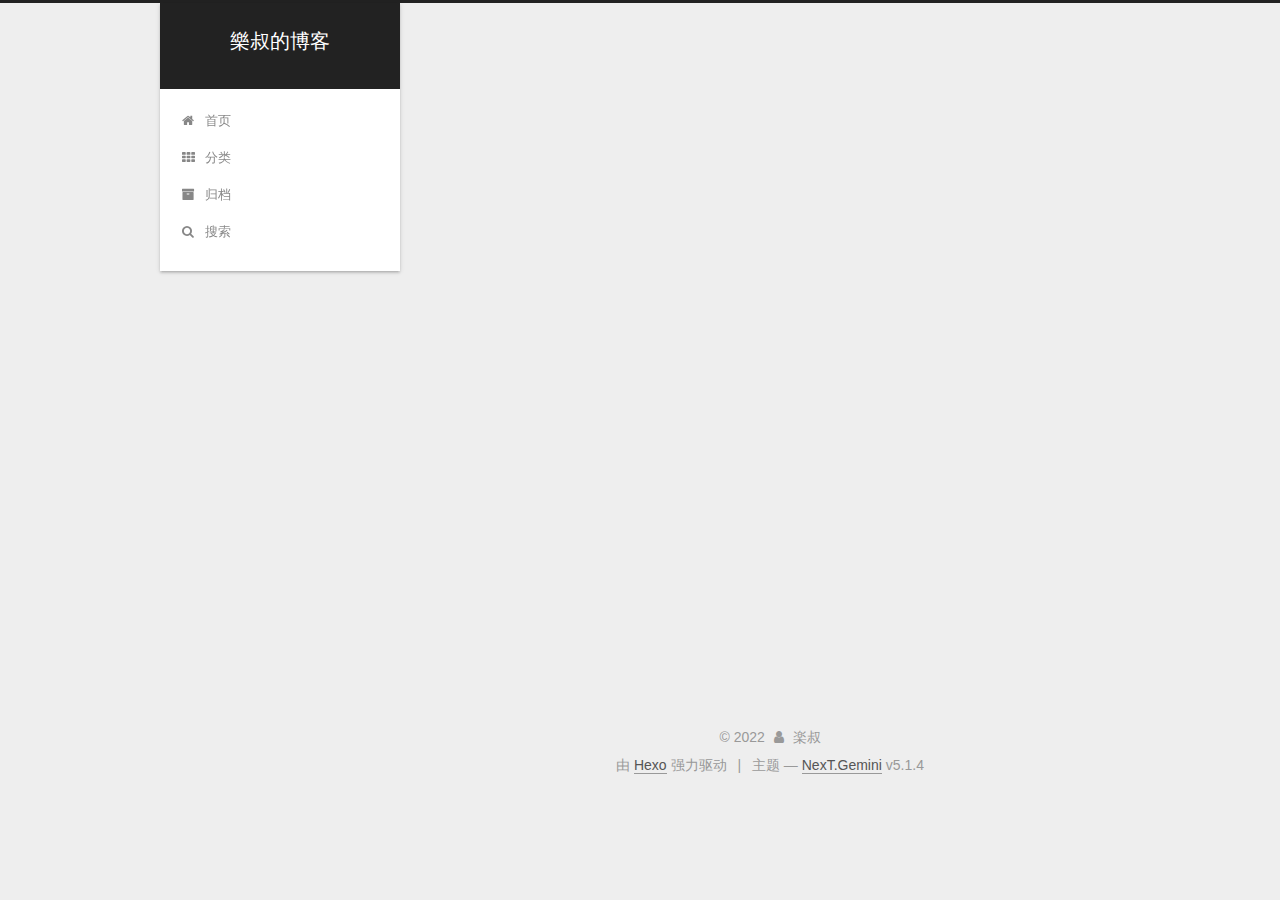
==== commit f1de377c: "Site updated: 2022-01-21 19:01:27" ====
--- a/index.html
+++ b/index.html
@@ -5,7 +5,7 @@
   
 
 
-<html class="theme-next muse use-motion" lang="zh-CN">
+<html class="theme-next gemini use-motion" lang="zh-Hans">
 <head>
   <meta charset="UTF-8"/>
 <meta http-equiv="X-UA-Compatible" content="IE=edge" />
@@ -85,7 +85,7 @@
 <meta property="og:url" content="http://yoursite.com/index.html">
 <meta property="og:site_name" content="樂叔的博客">
 <meta property="og:description" content="分享记录一些东西">
-<meta property="og:locale" content="zh_CN">
+<meta property="og:locale">
 <meta property="article:author" content="楽叔">
 <meta name="twitter:card" content="summary">
 
@@ -95,7 +95,7 @@
   var NexT = window.NexT || {};
   var CONFIG = {
     root: '',
-    scheme: 'Muse',
+    scheme: 'Gemini',
     version: '5.1.4',
     sidebar: {"position":"left","display":"post","offset":12,"b2t":false,"scrollpercent":false,"onmobile":false},
     fancybox: true,
@@ -103,7 +103,7 @@
     motion: {"enable":true,"async":false,"transition":{"post_block":"fadeIn","post_header":"slideDownIn","post_body":"slideDownIn","coll_header":"slideLeftIn","sidebar":"slideUpIn"}},
     duoshuo: {
       userId: '0',
-      author: 'Author'
+      author: '博主'
     },
     algolia: {
       applicationID: '',
@@ -135,7 +135,7 @@
 
 <meta name="generator" content="Hexo 6.0.0"></head>
 
-<body itemscope itemtype="http://schema.org/WebPage" lang="zh-CN">
+<body itemscope itemtype="http://schema.org/WebPage" lang="zh-Hans">
   
   
     
@@ -179,29 +179,73 @@
       
         
         <li class="menu-item menu-item-home">
-          <a href="/%20" rel="section">
+          <a href="/" rel="section">
             
               <i class="menu-item-icon fa fa-fw fa-home"></i> <br />
             
-            Home
+            首页
           </a>
         </li>
       
         
-        <li class="menu-item menu-item-archives">
-          <a href="/archives/%20" rel="section">
-            
-              <i class="menu-item-icon fa fa-fw fa-archive"></i> <br />
-            
-            Archives
+        <li class="menu-item menu-item-categories">
+          <a href="/categories/" rel="section">
+            
+              <i class="menu-item-icon fa fa-fw fa-th"></i> <br />
+            
+            分类
           </a>
         </li>
       
-
+        
+        <li class="menu-item menu-item-archives">
+          <a href="/archives/" rel="section">
+            
+              <i class="menu-item-icon fa fa-fw fa-archive"></i> <br />
+            
+            归档
+          </a>
+        </li>
+      
+
+      
+        <li class="menu-item menu-item-search">
+          
+            <a href="javascript:;" class="popup-trigger">
+          
+            
+              <i class="menu-item-icon fa fa-search fa-fw"></i> <br />
+            
+            搜索
+          </a>
+        </li>
       
     </ul>
   
 
+  
+    <div class="site-search">
+      
+  <div class="popup search-popup local-search-popup">
+  <div class="local-search-header clearfix">
+    <span class="search-icon">
+      <i class="fa fa-search"></i>
+    </span>
+    <span class="popup-btn-close">
+      <i class="fa fa-times-circle"></i>
+    </span>
+    <div class="local-search-input-wrapper">
+      <input autocomplete="off"
+             placeholder="搜索..." spellcheck="false"
+             type="text" id="local-search-input">
+    </div>
+  </div>
+  <div id="local-search-result"></div>
+</div>
+
+
+
+    </div>
   
 </nav>
 
@@ -259,9 +303,9 @@
                 <i class="fa fa-calendar-o"></i>
               </span>
               
-                <span class="post-meta-item-text">Posted on</span>
+                <span class="post-meta-item-text">发表于</span>
               
-              <time title="Post created" itemprop="dateCreated datePublished" datetime="2022-01-21T16:18:33+08:00">
+              <time title="创建于" itemprop="dateCreated datePublished" datetime="2022-01-21T16:18:33+08:00">
                 2022-01-21
               </time>
             
@@ -301,12 +345,12 @@
       
         
           
-          Welcome to Hexo! This is your very first post. Check documentation for more info. If you get any pro
+          Welcome to Hexo! This is your very first post. Check documentation for more info. If you get any problems when using Hexo, you can find the answer in 
           ...
           <!--noindex-->
           <div class="post-button text-center">
             <a class="btn" href="/2022/01/21/hello-world/#more" rel="contents">
-              Read more &raquo;
+              阅读全文 &raquo;
             </a>
           </div>
           <!--/noindex-->
@@ -387,10 +431,10 @@
             
               <div class="site-state-item site-state-posts">
               
-                <a href="/archives/%20%7C%7C%20archive">
+                <a href="/archives/%7C%7C%20archive">
               
                   <span class="site-state-item-count">1</span>
-                  <span class="site-state-item-name">posts</span>
+                  <span class="site-state-item-name">日志</span>
                 </a>
               </div>
             
@@ -450,7 +494,7 @@
 </div>
 
 
-  <div class="powered-by">Powered by <a class="theme-link" target="_blank" href="https://hexo.io">Hexo</a></div>
+  <div class="powered-by">由 <a class="theme-link" target="_blank" href="https://hexo.io">Hexo</a> 强力驱动</div>
 
 
 
@@ -458,7 +502,7 @@
 
 
 
-  <div class="theme-info">Theme &mdash; <a class="theme-link" target="_blank" href="https://github.com/iissnan/hexo-theme-next">NexT.Muse</a> v5.1.4</div>
+  <div class="theme-info">主题 &mdash; <a class="theme-link" target="_blank" href="https://github.com/iissnan/hexo-theme-next">NexT.Gemini</a> v5.1.4</div>
 
 
 
@@ -558,6 +602,13 @@
   
   
 
+
+  <script type="text/javascript" src="/js/src/affix.js?v=5.1.4"></script>
+
+  <script type="text/javascript" src="/js/src/schemes/pisces.js?v=5.1.4"></script>
+
+
+
   
 
   
@@ -601,6 +652,323 @@
 
 
   
+
+  <script type="text/javascript">
+    // Popup Window;
+    var isfetched = false;
+    var isXml = true;
+    // Search DB path;
+    var search_path = "search.xml";
+    if (search_path.length === 0) {
+      search_path = "search.xml";
+    } else if (/json$/i.test(search_path)) {
+      isXml = false;
+    }
+    var path = "/" + search_path;
+    // monitor main search box;
+
+    var onPopupClose = function (e) {
+      $('.popup').hide();
+      $('#local-search-input').val('');
+      $('.search-result-list').remove();
+      $('#no-result').remove();
+      $(".local-search-pop-overlay").remove();
+      $('body').css('overflow', '');
+    }
+
+    function proceedsearch() {
+      $("body")
+        .append('<div class="search-popup-overlay local-search-pop-overlay"></div>')
+        .css('overflow', 'hidden');
+      $('.search-popup-overlay').click(onPopupClose);
+      $('.popup').toggle();
+      var $localSearchInput = $('#local-search-input');
+      $localSearchInput.attr("autocapitalize", "none");
+      $localSearchInput.attr("autocorrect", "off");
+      $localSearchInput.focus();
+    }
+
+    // search function;
+    var searchFunc = function(path, search_id, content_id) {
+      'use strict';
+
+      // start loading animation
+      $("body")
+        .append('<div class="search-popup-overlay local-search-pop-overlay">' +
+          '<div id="search-loading-icon">' +
+          '<i class="fa fa-spinner fa-pulse fa-5x fa-fw"></i>' +
+          '</div>' +
+          '</div>')
+        .css('overflow', 'hidden');
+      $("#search-loading-icon").css('margin', '20% auto 0 auto').css('text-align', 'center');
+
+      $.ajax({
+        url: path,
+        dataType: isXml ? "xml" : "json",
+        async: true,
+        success: function(res) {
+          // get the contents from search data
+          isfetched = true;
+          $('.popup').detach().appendTo('.header-inner');
+          var datas = isXml ? $("entry", res).map(function() {
+            return {
+              title: $("title", this).text(),
+              content: $("content",this).text(),
+              url: $("url" , this).text()
+            };
+          }).get() : res;
+          var input = document.getElementById(search_id);
+          var resultContent = document.getElementById(content_id);
+          var inputEventFunction = function() {
+            var searchText = input.value.trim().toLowerCase();
+            var keywords = searchText.split(/[\s\-]+/);
+            if (keywords.length > 1) {
+              keywords.push(searchText);
+            }
+            var resultItems = [];
+            if (searchText.length > 0) {
+              // perform local searching
+              datas.forEach(function(data) {
+                var isMatch = false;
+                var hitCount = 0;
+                var searchTextCount = 0;
+                var title = data.title.trim();
+                var titleInLowerCase = title.toLowerCase();
+                var content = data.content.trim().replace(/<[^>]+>/g,"");
+                var contentInLowerCase = content.toLowerCase();
+                var articleUrl = decodeURIComponent(data.url);
+                var indexOfTitle = [];
+                var indexOfContent = [];
+                // only match articles with not empty titles
+                if(title != '') {
+                  keywords.forEach(function(keyword) {
+                    function getIndexByWord(word, text, caseSensitive) {
+                      var wordLen = word.length;
+                      if (wordLen === 0) {
+                        return [];
+                      }
+                      var startPosition = 0, position = [], index = [];
+                      if (!caseSensitive) {
+                        text = text.toLowerCase();
+                        word = word.toLowerCase();
+                      }
+                      while ((position = text.indexOf(word, startPosition)) > -1) {
+                        index.push({position: position, word: word});
+                        startPosition = position + wordLen;
+                      }
+                      return index;
+                    }
+
+                    indexOfTitle = indexOfTitle.concat(getIndexByWord(keyword, titleInLowerCase, false));
+                    indexOfContent = indexOfContent.concat(getIndexByWord(keyword, contentInLowerCase, false));
+                  });
+                  if (indexOfTitle.length > 0 || indexOfContent.length > 0) {
+                    isMatch = true;
+                    hitCount = indexOfTitle.length + indexOfContent.length;
+                  }
+                }
+
+                // show search results
+
+                if (isMatch) {
+                  // sort index by position of keyword
+
+                  [indexOfTitle, indexOfContent].forEach(function (index) {
+                    index.sort(function (itemLeft, itemRight) {
+                      if (itemRight.position !== itemLeft.position) {
+                        return itemRight.position - itemLeft.position;
+                      } else {
+                        return itemLeft.word.length - itemRight.word.length;
+                      }
+                    });
+                  });
+
+                  // merge hits into slices
+
+                  function mergeIntoSlice(text, start, end, index) {
+                    var item = index[index.length - 1];
+                    var position = item.position;
+                    var word = item.word;
+                    var hits = [];
+                    var searchTextCountInSlice = 0;
+                    while (position + word.length <= end && index.length != 0) {
+                      if (word === searchText) {
+                        searchTextCountInSlice++;
+                      }
+                      hits.push({position: position, length: word.length});
+                      var wordEnd = position + word.length;
+
+                      // move to next position of hit
+
+                      index.pop();
+                      while (index.length != 0) {
+                        item = index[index.length - 1];
+                        position = item.position;
+                        word = item.word;
+                        if (wordEnd > position) {
+                          index.pop();
+                        } else {
+                          break;
+                        }
+                      }
+                    }
+                    searchTextCount += searchTextCountInSlice;
+                    return {
+                      hits: hits,
+                      start: start,
+                      end: end,
+                      searchTextCount: searchTextCountInSlice
+                    };
+                  }
+
+                  var slicesOfTitle = [];
+                  if (indexOfTitle.length != 0) {
+                    slicesOfTitle.push(mergeIntoSlice(title, 0, title.length, indexOfTitle));
+                  }
+
+                  var slicesOfContent = [];
+                  while (indexOfContent.length != 0) {
+                    var item = indexOfContent[indexOfContent.length - 1];
+                    var position = item.position;
+                    var word = item.word;
+                    // cut out 100 characters
+                    var start = position - 20;
+                    var end = position + 80;
+                    if(start < 0){
+                      start = 0;
+                    }
+                    if (end < position + word.length) {
+                      end = position + word.length;
+                    }
+                    if(end > content.length){
+                      end = content.length;
+                    }
+                    slicesOfContent.push(mergeIntoSlice(content, start, end, indexOfContent));
+                  }
+
+                  // sort slices in content by search text's count and hits' count
+
+                  slicesOfContent.sort(function (sliceLeft, sliceRight) {
+                    if (sliceLeft.searchTextCount !== sliceRight.searchTextCount) {
+                      return sliceRight.searchTextCount - sliceLeft.searchTextCount;
+                    } else if (sliceLeft.hits.length !== sliceRight.hits.length) {
+                      return sliceRight.hits.length - sliceLeft.hits.length;
+                    } else {
+                      return sliceLeft.start - sliceRight.start;
+                    }
+                  });
+
+                  // select top N slices in content
+
+                  var upperBound = parseInt('1');
+                  if (upperBound >= 0) {
+                    slicesOfContent = slicesOfContent.slice(0, upperBound);
+                  }
+
+                  // highlight title and content
+
+                  function highlightKeyword(text, slice) {
+                    var result = '';
+                    var prevEnd = slice.start;
+                    slice.hits.forEach(function (hit) {
+                      result += text.substring(prevEnd, hit.position);
+                      var end = hit.position + hit.length;
+                      result += '<b class="search-keyword">' + text.substring(hit.position, end) + '</b>';
+                      prevEnd = end;
+                    });
+                    result += text.substring(prevEnd, slice.end);
+                    return result;
+                  }
+
+                  var resultItem = '';
+
+                  if (slicesOfTitle.length != 0) {
+                    resultItem += "<li><a href='" + articleUrl + "' class='search-result-title'>" + highlightKeyword(title, slicesOfTitle[0]) + "</a>";
+                  } else {
+                    resultItem += "<li><a href='" + articleUrl + "' class='search-result-title'>" + title + "</a>";
+                  }
+
+                  slicesOfContent.forEach(function (slice) {
+                    resultItem += "<a href='" + articleUrl + "'>" +
+                      "<p class=\"search-result\">" + highlightKeyword(content, slice) +
+                      "...</p>" + "</a>";
+                  });
+
+                  resultItem += "</li>";
+                  resultItems.push({
+                    item: resultItem,
+                    searchTextCount: searchTextCount,
+                    hitCount: hitCount,
+                    id: resultItems.length
+                  });
+                }
+              })
+            };
+            if (keywords.length === 1 && keywords[0] === "") {
+              resultContent.innerHTML = '<div id="no-result"><i class="fa fa-search fa-5x" /></div>'
+            } else if (resultItems.length === 0) {
+              resultContent.innerHTML = '<div id="no-result"><i class="fa fa-frown-o fa-5x" /></div>'
+            } else {
+              resultItems.sort(function (resultLeft, resultRight) {
+                if (resultLeft.searchTextCount !== resultRight.searchTextCount) {
+                  return resultRight.searchTextCount - resultLeft.searchTextCount;
+                } else if (resultLeft.hitCount !== resultRight.hitCount) {
+                  return resultRight.hitCount - resultLeft.hitCount;
+                } else {
+                  return resultRight.id - resultLeft.id;
+                }
+              });
+              var searchResultList = '<ul class=\"search-result-list\">';
+              resultItems.forEach(function (result) {
+                searchResultList += result.item;
+              })
+              searchResultList += "</ul>";
+              resultContent.innerHTML = searchResultList;
+            }
+          }
+
+          if ('auto' === 'auto') {
+            input.addEventListener('input', inputEventFunction);
+          } else {
+            $('.search-icon').click(inputEventFunction);
+            input.addEventListener('keypress', function (event) {
+              if (event.keyCode === 13) {
+                inputEventFunction();
+              }
+            });
+          }
+
+          // remove loading animation
+          $(".local-search-pop-overlay").remove();
+          $('body').css('overflow', '');
+
+          proceedsearch();
+        }
+      });
+    }
+
+    // handle and trigger popup window;
+    $('.popup-trigger').click(function(e) {
+      e.stopPropagation();
+      if (isfetched === false) {
+        searchFunc(path, 'local-search-input', 'local-search-result');
+      } else {
+        proceedsearch();
+      };
+    });
+
+    $('.popup-btn-close').click(onPopupClose);
+    $('.popup').click(function(e){
+      e.stopPropagation();
+    });
+    $(document).on('keyup', function (event) {
+      var shouldDismissSearchPopup = event.which === 27 &&
+        $('.search-popup').is(':visible');
+      if (shouldDismissSearchPopup) {
+        onPopupClose();
+      }
+    });
+  </script>
 
 
 
--- a/css/main.css
+++ b/css/main.css
@@ -189,7 +189,7 @@
   font-size: 14px;
   line-height: 2;
   color: #555;
-  background: #fff;
+  background: #eee;
 }
 @media (max-width: 767px) {
   body {
@@ -445,7 +445,7 @@
 .header-inner {
   margin: 0 auto;
   padding: 100px 0 70px;
-  width: 700px;
+  width: calc(100% - 252px);
 }
 @media (min-width: 1600px) {
   .container .header-inner {
@@ -457,7 +457,7 @@
 }
 .main-inner {
   margin: 0 auto;
-  width: 700px;
+  width: calc(100% - 252px);
 }
 @media (min-width: 1600px) {
   .container .main-inner {
@@ -474,7 +474,7 @@
 .footer-inner {
   box-sizing: border-box;
   margin: 20px auto;
-  width: 700px;
+  width: calc(100% - 252px);
 }
 @media (min-width: 1600px) {
   .container .footer-inner {
@@ -653,8 +653,8 @@
 @media (min-width: 992px) {
   .full-image.full-image.full-image.full-image {
     max-width: none;
-    width: 110%;
-    margin: 25px -5%;
+    width: 118%;
+    margin: 0 -9%;
   }
 }
 .blockquote-center,
@@ -940,11 +940,11 @@
   display: inline-block;
   padding: 0 20px;
   font-size: 14px;
-  color: #fff;
-  background: #222;
-  border: 2px solid #222;
+  color: #555;
+  background: #fff;
+  border: 2px solid #555;
   text-decoration: none;
-  border-radius: 0;
+  border-radius: 2px;
   transition-property: background-color;
   transition-duration: 0.2s;
   transition-timing-function: ease-in-out;
@@ -953,8 +953,8 @@
 }
 .btn:hover {
   border-color: #222;
-  color: #222;
-  background: #fff;
+  color: #fff;
+  background: #222;
 }
 .btn +.btn {
   margin: 0 0 8px 8px;
@@ -1066,7 +1066,7 @@
   width: 24px;
   background: #222;
   font-size: 12px;
-  opacity: 1;
+  opacity: 0.6;
   color: #fff;
   cursor: pointer;
   text-align: center;
@@ -1087,7 +1087,7 @@
   }
 }
 .back-to-top.back-to-top-on {
-  bottom: 19px;
+  bottom: 30px;
 }
 .header {
   background: transparent;
@@ -1136,7 +1136,7 @@
 .site-subtitle {
   margin-top: 10px;
   font-size: 13px;
-  color: #999;
+  color: #ddd;
 }
 .use-motion .brand {
   opacity: 0;
@@ -1209,7 +1209,8 @@
   transition-timing-function: ease-in-out;
   transition-delay: 0s;
 }
-.menu .menu-item a:hover {
+.menu .menu-item a:hover,
+.menu-item-active a {
   border-bottom-color: #222;
 }
 .menu .menu-item .fa {
@@ -1738,20 +1739,20 @@
   display: block;
   margin: 0 auto;
   padding: 2px;
-  max-width: 96px;
+  max-width: 120px;
   height: auto;
-  border: 2px solid #333;
+  border: 1px solid #eee;
 }
 .site-author-name {
-  margin: 5px 0 0;
+  margin: 0;
   text-align: center;
-  color: #f5f5f5;
-  font-weight: normal;
+  color: #222;
+  font-weight: 600;
 }
 .site-description {
-  margin-top: 5px;
+  margin-top: 0;
   text-align: center;
-  font-size: 14px;
+  font-size: 13px;
   color: #999;
 }
 .site-state {
@@ -1763,7 +1764,7 @@
 .site-state-item {
   display: inline-block;
   padding: 0 15px;
-  border-left: 1px solid #333;
+  border-left: 1px solid #eee;
 }
 .site-state-item:first-child {
   border-left: none;
@@ -1776,11 +1777,11 @@
   text-align: center;
   color: inherit;
   font-weight: 600;
-  font-size: 18px;
+  font-size: 16px;
 }
 .site-state-item-name {
   font-size: 13px;
-  color: inherit;
+  color: #999;
 }
 .feed-link {
   margin-top: 20px;
@@ -1822,7 +1823,7 @@
   width: 4px;
   height: 4px;
   border-radius: 50%;
-  background: #fff5ff;
+  background: #909645;
 }
 .links-of-blogroll {
   font-size: 13px;
@@ -1860,7 +1861,7 @@
   color: #555;
 }
 .sidebar-nav li:hover {
-  color: #f5f5f5;
+  color: #fc6423;
 }
 .page-post-detail .sidebar-nav-toc {
   padding: 0 5px;
@@ -1869,11 +1870,11 @@
   margin-left: 10px;
 }
 .sidebar-nav .sidebar-nav-active {
-  color: #87daff;
-  border-bottom-color: #87daff;
+  color: #fc6423;
+  border-bottom-color: #fc6423;
 }
 .sidebar-nav .sidebar-nav-active:hover {
-  color: #87daff;
+  color: #fc6423;
 }
 .sidebar-panel {
   display: none;
@@ -1906,12 +1907,12 @@
   transition-timing-function: ease-in-out;
   transition-delay: 0s;
   transition-property: all;
-  color: #999;
-  border-bottom-color: #555;
+  color: #666;
+  border-bottom-color: #ccc;
 }
 .post-toc ol a:hover {
-  color: #ccc;
-  border-bottom-color: #ccc;
+  color: #000;
+  border-bottom-color: #000;
 }
 .post-toc .nav-item {
   overflow: hidden;
@@ -1933,14 +1934,14 @@
   display: block;
 }
 .post-toc .nav .active > a {
-  color: #87daff;
-  border-bottom-color: #87daff;
+  color: #fc6423;
+  border-bottom-color: #fc6423;
 }
 .post-toc .nav .active-current > a {
-  color: #87daff;
+  color: #fc6423;
 }
 .post-toc .nav .active-current > a:hover {
-  color: #87daff;
+  color: #fc6423;
 }
 .footer {
   font-size: 14px;
@@ -2580,83 +2581,543 @@
   }
 }
 .page-post-detail .sidebar-toggle-line {
-  background: #87daff;
+  background: #fc6423;
 }
 .page-post-detail .comments {
   overflow: hidden;
 }
-@media (max-width: 767px) {
-  .header-inner,
-  .container .main-inner,
+.header {
+  position: relative;
+  margin: 0 auto;
+  width: 75%;
+}
+@media (min-width: 768px) and (max-width: 991px) {
+  .header {
+    width: auto;
+  }
+}
+@media (max-width: 767px) {
+  .header {
+    width: auto;
+  }
+}
+.header-inner {
+  position: absolute;
+  top: 0;
+  overflow: hidden;
+  padding: 0;
+  width: 240px;
+  background: #fff;
+  box-shadow: 0 2px 2px 0 rgba(0,0,0,0.12), 0 3px 1px -2px rgba(0,0,0,0.06), 0 1px 5px 0 rgba(0,0,0,0.12);
+  border-radius: initial;
+}
+@media (min-width: 1600px) {
+  .container .header-inner {
+    width: 240px;
+  }
+}
+@media (min-width: 768px) and (max-width: 991px) {
+  .header-inner {
+    position: relative;
+    width: auto;
+    border-radius: initial;
+  }
+}
+@media (max-width: 767px) {
+  .header-inner {
+    position: relative;
+    width: auto;
+    border-radius: initial;
+  }
+}
+.main:before,
+.main:after {
+  content: " ";
+  display: table;
+}
+.main:after {
+  clear: both;
+}
+@media (min-width: 768px) and (max-width: 991px) {
+  .main {
+    padding-bottom: 100px;
+  }
+}
+@media (max-width: 767px) {
+  .main {
+    padding-bottom: 100px;
+  }
+}
+.container .main-inner {
+  width: 75%;
+}
+@media (min-width: 768px) and (max-width: 991px) {
+  .container .main-inner {
+    width: auto;
+  }
+}
+@media (max-width: 767px) {
+  .container .main-inner {
+    width: auto;
+  }
+}
+.content-wrap {
+  float: right;
+  box-sizing: border-box;
+  padding: 40px;
+  width: calc(100% - 252px);
+  background: #fff;
+  min-height: 700px;
+  box-shadow: 0 2px 2px 0 rgba(0,0,0,0.12), 0 3px 1px -2px rgba(0,0,0,0.06), 0 1px 5px 0 rgba(0,0,0,0.12);
+  border-radius: initial;
+}
+@media (min-width: 768px) and (max-width: 991px) {
+  .content-wrap {
+    width: 100%;
+    padding: 20px;
+    border-radius: initial;
+  }
+}
+@media (max-width: 767px) {
+  .content-wrap {
+    width: 100%;
+    padding: 20px;
+    min-height: auto;
+    border-radius: initial;
+  }
+}
+.sidebar {
+  position: static;
+  float: left;
+  margin-top: 300px;
+  width: 240px;
+  background: #eee;
+  box-shadow: none;
+}
+@media (min-width: 768px) and (max-width: 991px) {
+  .sidebar {
+    display: none;
+  }
+}
+@media (max-width: 767px) {
+  .sidebar {
+    display: none;
+  }
+}
+.sidebar-toggle {
+  display: none;
+}
+.footer-inner {
+  width: 75%;
+  padding-left: 260px;
+}
+@media (min-width: 768px) and (max-width: 991px) {
   .footer-inner {
     width: auto;
-  }
-}
-embed {
-  display: block;
-  margin: 0px auto 25px auto;
-}
-.custom-logo .site-meta-headline {
-  text-align: center;
-}
-.custom-logo .brand {
+    padding-left: 0 !important;
+    padding-right: 0 !important;
+  }
+}
+@media (max-width: 767px) {
+  .footer-inner {
+    width: auto;
+    padding-left: 0 !important;
+    padding-right: 0 !important;
+  }
+}
+.sidebar-position-right .header-inner {
+  right: 0;
+}
+.sidebar-position-right .content-wrap {
+  float: left;
+}
+.sidebar-position-right .sidebar {
+  float: right;
+}
+.sidebar-position-right .footer-inner {
+  padding-left: 0;
+  padding-right: 260px;
+}
+.site-brand-wrapper {
+  position: relative;
+}
+.site-meta {
+  padding: 20px 0;
+  color: #fff;
+  background: #222;
+}
+@media (min-width: 768px) and (max-width: 991px) {
+  .site-meta {
+    box-shadow: 0 0 16px rgba(0,0,0,0.5);
+  }
+}
+@media (max-width: 767px) {
+  .site-meta {
+    box-shadow: 0 0 16px rgba(0,0,0,0.5);
+  }
+}
+.brand {
+  padding: 0;
   background: none;
 }
-.custom-logo .site-title {
-  margin: 10px auto 0;
-  font-size: 24px;
-  color: #222;
-}
-.custom-logo .site-title a {
-  border: none;
-}
-.custom-logo-image {
-  margin: 0 auto;
-  padding: 5px;
-  max-width: 150px;
-  background: #fff;
-}
-@media (max-width: 767px) {
-  .site-nav {
-    position: absolute;
-    left: 0;
-    top: 52px;
-    margin: 0;
-    width: 100%;
-    padding: 0;
-    background: #fff;
-    border-bottom: 1px solid #ddd;
-    z-index: 1030;
-  }
-}
-@media (max-width: 767px) {
-  .menu {
-    text-align: left;
-  }
-}
-@media (max-width: 767px) {
-  .menu .menu-item {
-    display: block;
-    margin: 0 10px;
-    vertical-align: top;
-  }
-}
-@media (max-width: 767px) {
-  .menu .menu-item br {
-    display: none;
-  }
-}
-@media (max-width: 767px) {
-  .menu .menu-item a {
-    padding: 5px 10px;
-  }
-}
-.menu .menu-item .fa {
-  margin-right: 0;
+.brand:hover {
+  color: #fff;
+}
+.site-subtitle {
+  margin: 10px 10px 0;
+  font-weight: initial;
 }
 .site-search form {
   display: none;
 }
+.site-nav {
+  border-top: none;
+}
+@media (min-width: 768px) and (max-width: 991px) {
+  .site-nav {
+    display: none !important;
+  }
+}
+@media (min-width: 768px) and (max-width: 991px) {
+  .site-nav-on {
+    display: block !important;
+  }
+}
+.menu .menu-item {
+  display: block;
+  margin: 0;
+}
+.menu .menu-item a {
+  position: relative;
+  box-sizing: border-box;
+  padding: 5px 20px;
+  text-align: left;
+  line-height: inherit;
+  transition-property: background-color;
+  transition-duration: 0.2s;
+  transition-timing-function: ease-in-out;
+  transition-delay: 0s;
+}
+.menu .menu-item a:hover,
+.menu-item-active a {
+  background: #f9f9f9;
+  border-bottom-color: #fff;
+}
+.menu .menu-item br {
+  display: none;
+}
+.menu-item-active a:after {
+  content: " ";
+  position: absolute;
+  top: 50%;
+  margin-top: -3px;
+  right: 15px;
+  width: 6px;
+  height: 6px;
+  border-radius: 50%;
+  background-color: #bbb;
+}
+.btn-bar {
+  background-color: #fff;
+}
+.site-nav-toggle {
+  left: 20px;
+  top: 50%;
+  -webkit-transform: translateY(-50%);
+  -webkit-transform: translateY(-50%);
+  -moz-transform: translateY(-50%);
+  -ms-transform: translateY(-50%);
+  -o-transform: translateY(-50%);
+  transform: translateY(-50%);
+}
+@media (min-width: 768px) and (max-width: 991px) {
+  .site-nav-toggle {
+    display: block;
+  }
+}
+.use-motion .sidebar .motion-element {
+  opacity: 1;
+}
+.sidebar {
+  margin-left: -100%;
+  right: auto;
+  bottom: auto;
+  -webkit-transform: none;
+}
+.sidebar-inner {
+  box-sizing: border-box;
+  width: 240px;
+  color: #555;
+  background: #fff;
+  box-shadow: 0 2px 2px 0 rgba(0,0,0,0.12), 0 3px 1px -2px rgba(0,0,0,0.06), 0 1px 5px 0 rgba(0,0,0,0.12), 0 -1px 0.5px 0 rgba(0,0,0,0.09);
+  border-radius: initial;
+  opacity: 0;
+}
+.sidebar-inner.affix {
+  position: fixed;
+  top: 12px;
+}
+.sidebar-inner.affix-bottom {
+  position: absolute;
+}
+.site-overview {
+  text-align: left;
+}
+.site-author:before,
+.site-author:after {
+  content: " ";
+  display: table;
+}
+.site-author:after {
+  clear: both;
+}
+.sidebar a {
+  color: #555;
+}
+.sidebar a:hover {
+  color: #222;
+}
+.site-state-item {
+  padding: 0 10px;
+}
+.links-of-author-item a:before {
+  display: none;
+}
+.links-of-author-item a {
+  border-bottom: none;
+  text-decoration: underline;
+}
+.feed-link {
+  border-top: 1px dotted #ccc;
+  border-bottom: 1px dotted #ccc;
+  text-align: center;
+}
+.feed-link a {
+  display: block;
+  color: #fc6423;
+  border: none;
+}
+.feed-link a:hover {
+  background: none;
+  color: #e34603;
+}
+.feed-link a:hover i {
+  color: #e34603;
+}
+.links-of-author {
+  display: flex;
+  flex-wrap: wrap;
+  justify-content: center;
+}
+.links-of-author-item {
+  margin: 5px 0 0;
+  width: 50%;
+}
+.links-of-author-item a {
+  max-width: 216px;
+  box-sizing: border-box;
+  display: inline-block;
+  margin-right: 0;
+  margin-bottom: 0;
+  padding: 0 5px;
+  overflow: hidden;
+  white-space: nowrap;
+  text-overflow: ellipsis;
+}
+.links-of-author-item a {
+  display: block;
+  text-decoration: none;
+}
+.links-of-author-item a:hover {
+  border-radius: 4px;
+  background: #eee;
+}
+.links-of-author-item .fa {
+  margin-right: 2px;
+  font-size: 16px;
+}
+.links-of-author-item .fa-globe {
+  font-size: 15px;
+}
+.links-of-blogroll {
+  text-align: center;
+  margin-top: 20px;
+  padding: 3px 0 0;
+  border-top: 1px dotted #ccc;
+}
+.links-of-blogroll-title {
+  margin-top: 0;
+}
+.links-of-blogroll-item {
+  padding: 0;
+}
+.links-of-blogroll-inline:before,
+.links-of-blogroll-inline:after {
+  content: " ";
+  display: table;
+}
+.links-of-blogroll-inline:after {
+  clear: both;
+}
 .links-of-blogroll-inline .links-of-blogroll-item {
-  display: inline-block;
-}
+  margin: 5px 0 0;
+  width: 50%;
+  display: inline-block;
+  width: unset;
+}
+.links-of-blogroll-inline .links-of-blogroll-item a {
+  max-width: 216px;
+  box-sizing: border-box;
+  display: inline-block;
+  margin-right: 0;
+  margin-bottom: 0;
+  padding: 0 5px;
+  overflow: hidden;
+  white-space: nowrap;
+  text-overflow: ellipsis;
+}
+.content-wrap {
+  padding: initial;
+  background: initial;
+  box-shadow: initial;
+  border-radius: initial;
+}
+.post-block {
+  padding: 40px;
+  background: #fff;
+  box-shadow: 0 2px 2px 0 rgba(0,0,0,0.12), 0 3px 1px -2px rgba(0,0,0,0.06), 0 1px 5px 0 rgba(0,0,0,0.12);
+  border-radius: initial;
+}
+#posts > article + article .post-block {
+  margin-top: 12px;
+  box-shadow: 0 2px 2px 0 rgba(0,0,0,0.12), 0 3px 1px -2px rgba(0,0,0,0.06), 0 1px 5px 0 rgba(0,0,0,0.12), 0 -1px 0.5px 0 rgba(0,0,0,0.09);
+  border-radius: initial;
+}
+.comments {
+  padding: 40px;
+  margin: initial;
+  margin-top: 12px;
+  background: #fff;
+  box-shadow: 0 2px 2px 0 rgba(0,0,0,0.12), 0 3px 1px -2px rgba(0,0,0,0.06), 0 1px 5px 0 rgba(0,0,0,0.12), 0 -1px 0.5px 0 rgba(0,0,0,0.09);
+  border-radius: initial;
+}
+.posts-expand {
+  padding-top: initial;
+}
+.post-nav-divider {
+  width: 4%;
+}
+.post-nav-item {
+  width: 48%;
+}
+.post-eof,
+.post-spread {
+  display: none !important;
+}
+.pagination {
+  margin: 12px 0 0;
+  border-top: initial;
+  background: #fff;
+  box-shadow: 0 2px 2px 0 rgba(0,0,0,0.12), 0 3px 1px -2px rgba(0,0,0,0.06), 0 1px 5px 0 rgba(0,0,0,0.12), 0 -1px 0.5px 0 rgba(0,0,0,0.09);
+  border-radius: initial;
+  padding: 10px 0 10px;
+}
+.pagination .prev,
+.pagination .next,
+.pagination .page-number {
+  margin-bottom: initial;
+  top: initial;
+}
+.main {
+  padding-bottom: initial;
+}
+.footer {
+  bottom: auto;
+}
+.post-header h1,
+.post-header h2 {
+  margin: initial;
+}
+.posts-expand .post-title-link {
+  line-height: inherit;
+}
+.posts-expand .post-title {
+  font-size: 1.7em;
+}
+.post-body h1 {
+  font-size: 1.6em;
+  border-bottom: 1px solid #eee;
+}
+.post-body h2 {
+  font-size: 1.45em;
+  border-bottom: 1px solid #eee;
+}
+.post-body h3 {
+  font-size: 1.3em;
+  border-bottom: 1px dotted #eee;
+}
+.post-body h4 {
+  font-size: 1.2em;
+}
+.post-body h5 {
+  font-size: 1.07em;
+}
+.post-body h6 {
+  font-size: 1.03em;
+}
+@media (min-width: 768px) and (max-width: 991px) {
+  .content-wrap {
+    padding: 10px;
+  }
+  .posts-expand {
+    margin: initial;
+  }
+  .posts-expand .post-button {
+    margin-top: 20px;
+  }
+  .post-block {
+    padding: 20px;
+    box-shadow: 0 2px 2px 0 rgba(0,0,0,0.12), 0 3px 1px -2px rgba(0,0,0,0.06), 0 1px 5px 0 rgba(0,0,0,0.12), 0 -1px 0.5px 0 rgba(0,0,0,0.09);
+    border-radius: initial;
+  }
+  #posts > article + article .post-block {
+    margin-top: 10px;
+  }
+  .comments {
+    margin-top: 10px;
+    padding: 10px 20px;
+  }
+  .pagination {
+    margin: 10px 0 0;
+  }
+}
+@media (max-width: 767px) {
+  .content-wrap {
+    padding: 8px;
+  }
+  .posts-expand {
+    margin: initial;
+  }
+  .posts-expand .post-button {
+    margin-top: 12px;
+  }
+  .posts-expand img {
+    padding: initial !important;
+  }
+  .post-block {
+    padding: 12px;
+    min-height: auto;
+    box-shadow: 0 2px 2px 0 rgba(0,0,0,0.12), 0 3px 1px -2px rgba(0,0,0,0.06), 0 1px 5px 0 rgba(0,0,0,0.12), 0 -1px 0.5px 0 rgba(0,0,0,0.09);
+    border-radius: initial;
+  }
+  #posts > article + article .post-block {
+    margin-top: 8px;
+  }
+  .comments {
+    margin-top: 8px;
+    padding: 0 12px;
+  }
+  .pagination {
+    margin: 8px 0 0;
+  }
+}
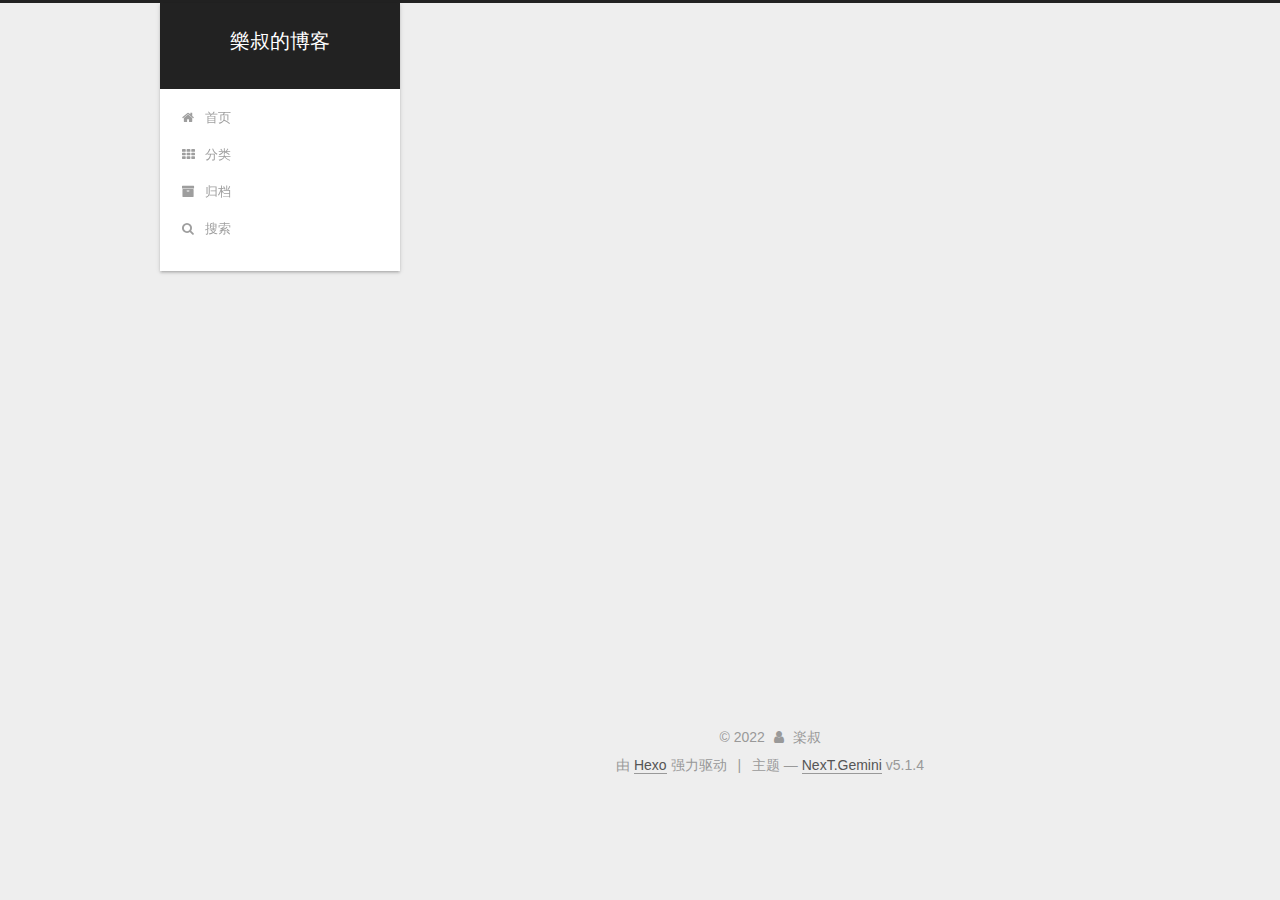
==== commit 0b141493: "Site updated: 2022-01-21 19:54:52" ====
--- a/index.html
+++ b/index.html
@@ -279,7 +279,7 @@
     <span hidden itemprop="author" itemscope itemtype="http://schema.org/Person">
       <meta itemprop="name" content="">
       <meta itemprop="description" content="">
-      <meta itemprop="image" content="/images/avatar.gif">
+      <meta itemprop="image" content="/images/111.jpg">
     </span>
 
     <span hidden itemprop="publisher" itemscope itemtype="http://schema.org/Organization">
@@ -422,6 +422,10 @@
         <div class="site-overview">
           <div class="site-author motion-element" itemprop="author" itemscope itemtype="http://schema.org/Person">
             
+              <img class="site-author-image" itemprop="image"
+                src="/images/111.jpg"
+                alt="" />
+            
               <p class="site-author-name" itemprop="name"></p>
               <p class="site-description motion-element" itemprop="description"></p>
           </div>
@@ -431,7 +435,7 @@
             
               <div class="site-state-item site-state-posts">
               
-                <a href="/archives/%7C%7C%20archive">
+                <a href="/archives/">
               
                   <span class="site-state-item-count">1</span>
                   <span class="site-state-item-name">日志</span>
--- a/css/main.css
+++ b/css/main.css
@@ -487,8 +487,8 @@
   margin: 20px 0;
   padding: 0;
   font-size: 13px;
-  color: #4d4d4c;
-  background: #f7f7f7;
+  color: #c5c8c6;
+  background: #1d1f21;
   line-height: 1.6;
 }
 pre,
@@ -508,7 +508,7 @@
 }
 pre code {
   padding: 0;
-  color: #4d4d4c;
+  color: #c5c8c6;
   background: none;
   text-shadow: none;
 }
@@ -531,7 +531,7 @@
 }
 .highlight figcaption {
   font-size: 1em;
-  color: #4d4d4c;
+  color: #c5c8c6;
   line-height: 1em;
   margin-bottom: 1em;
 }
@@ -545,23 +545,23 @@
 }
 .highlight figcaption a {
   float: right;
-  color: #4d4d4c;
+  color: #c5c8c6;
 }
 .highlight figcaption a:hover {
-  border-bottom-color: #4d4d4c;
+  border-bottom-color: #c5c8c6;
 }
 .highlight .gutter pre {
   padding-left: 10px;
   padding-right: 10px;
-  color: #869194;
+  color: #888f96;
   text-align: right;
-  background-color: #eff2f3;
+  background-color: #000;
 }
 .highlight .code pre {
   width: 100%;
   padding-left: 10px;
   padding-right: 10px;
-  background-color: #f7f7f7;
+  background-color: #1d1f21;
 }
 .highlight .line {
   height: 20px;
@@ -579,16 +579,16 @@
   border: none;
 }
 pre .deletion {
-  background: #fdd;
+  background: #008000;
 }
 pre .addition {
-  background: #dfd;
+  background: #800000;
 }
 pre .meta {
-  color: #8959a8;
+  color: #b294bb;
 }
 pre .comment {
-  color: #8e908c;
+  color: #969896;
 }
 pre .variable,
 pre .attribute,
@@ -602,7 +602,7 @@
 pre .css .id,
 pre .css .class,
 pre .css .pseudo {
-  color: #c82829;
+  color: #c66;
 }
 pre .number,
 pre .preprocessor,
@@ -611,7 +611,7 @@
 pre .params,
 pre .constant,
 pre .command {
-  color: #f5871f;
+  color: #de935f;
 }
 pre .ruby .class .title,
 pre .css .rules .attribute,
@@ -624,11 +624,11 @@
 pre .special,
 pre .number,
 pre .formula {
-  color: #718c00;
+  color: #b5bd68;
 }
 pre .title,
 pre .css .hexcolor {
-  color: #3e999f;
+  color: #8abeb7;
 }
 pre .function,
 pre .python .decorator,
@@ -638,11 +638,11 @@
 pre .perl .sub,
 pre .javascript .title,
 pre .coffeescript .title {
-  color: #4271ae;
+  color: #81a2be;
 }
 pre .keyword,
 pre .javascript .function {
-  color: #8959a8;
+  color: #b294bb;
 }
 .full-image.full-image.full-image.full-image {
   border: none;
@@ -1823,7 +1823,7 @@
   width: 4px;
   height: 4px;
   border-radius: 50%;
-  background: #909645;
+  background: #73ff41;
 }
 .links-of-blogroll {
   font-size: 13px;
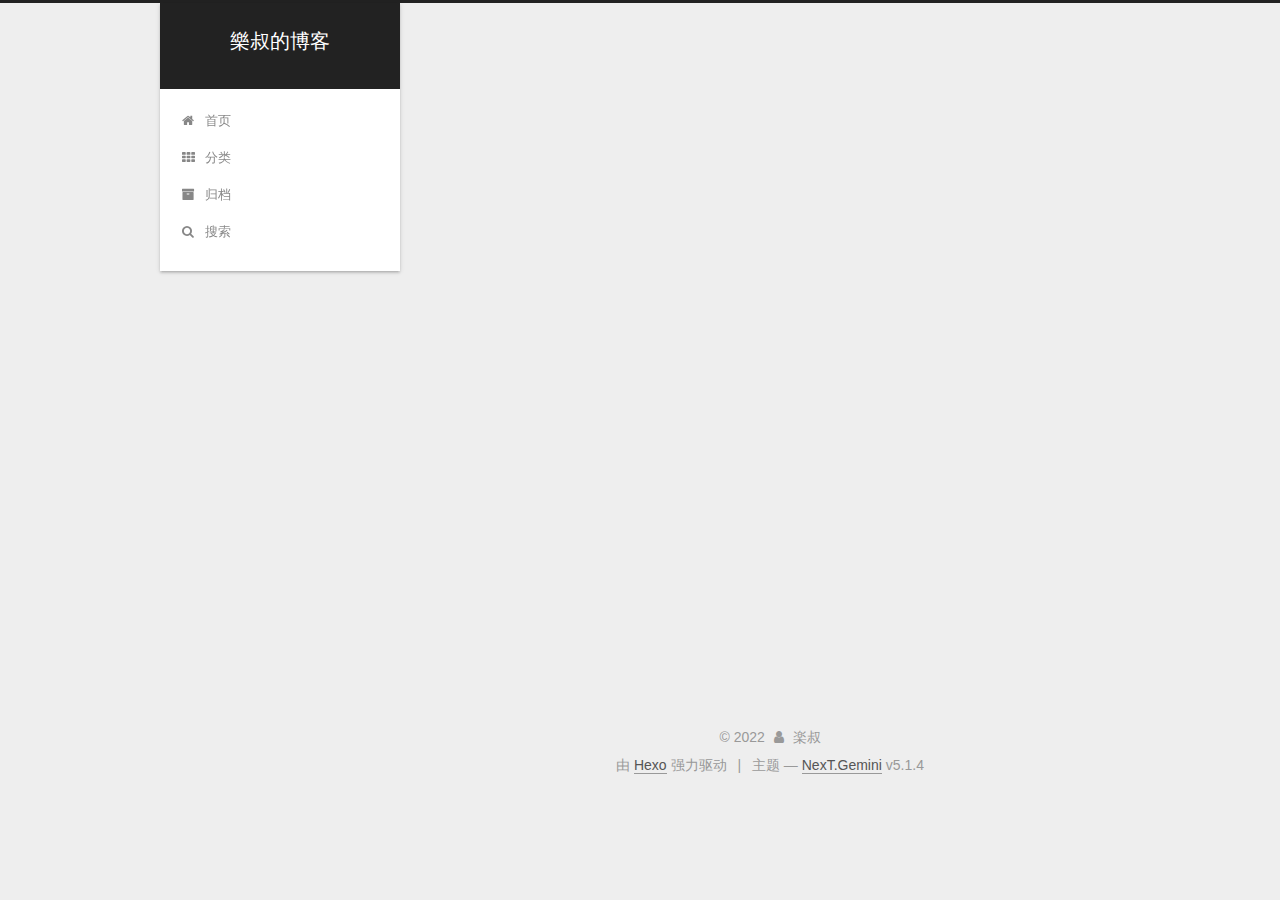
==== commit cf9e2f61: "Site updated: 2022-01-21 20:19:20" ====
--- a/index.html
+++ b/index.html
@@ -274,7 +274,7 @@
   
   
   <div class="post-block">
-    <link itemprop="mainEntityOfPage" href="http://yoursite.com/2022/01/21/hello-world/">
+    <link itemprop="mainEntityOfPage" href="http://yoursite.com/2022/01/21/Hello/">
 
     <span hidden itemprop="author" itemscope itemtype="http://schema.org/Person">
       <meta itemprop="name" content="">
@@ -293,7 +293,7 @@
         
           <h1 class="post-title" itemprop="name headline">
                 
-                <a class="post-title-link" href="/2022/01/21/hello-world/" itemprop="url">Hello World</a></h1>
+                <a class="post-title-link" href="/2022/01/21/Hello/" itemprop="url">Hello</a></h1>
         
 
         <div class="post-meta">
@@ -316,6 +316,28 @@
           </span>
 
           
+            <span class="post-category" >
+            
+              <span class="post-meta-divider">|</span>
+            
+              <span class="post-meta-item-icon">
+                <i class="fa fa-folder-o"></i>
+              </span>
+              
+                <span class="post-meta-item-text">分类于</span>
+              
+              
+                <span itemprop="about" itemscope itemtype="http://schema.org/Thing">
+                  <a href="/categories/%E9%9A%8F%E7%AC%94/" itemprop="url" rel="index">
+                    <span itemprop="name">随笔</span>
+                  </a>
+                </span>
+
+                
+                
+              
+            </span>
+          
 
           
             
@@ -344,12 +366,10 @@
 
       
         
-          
-          Welcome to Hexo! This is your very first post. Check documentation for more info. If you get any problems when using Hexo, you can find the answer in 
-          ...
+          <p>之前用的一直是CSDN博客，但是一直想要一个自己搭建的博客，所以今天花了一点时间搭建了一下，以后会在这里分享一些东西，希望大家多多关照，谢谢!</p>
           <!--noindex-->
           <div class="post-button text-center">
-            <a class="btn" href="/2022/01/21/hello-world/#more" rel="contents">
+            <a class="btn" href="/2022/01/21/Hello/#more" rel="contents">
               阅读全文 &raquo;
             </a>
           </div>
@@ -443,6 +463,15 @@
               </div>
             
 
+            
+              
+              
+              <div class="site-state-item site-state-categories">
+                
+                  <span class="site-state-item-count">1</span>
+                  <span class="site-state-item-name">分类</span>
+                
+              </div>
             
 
             
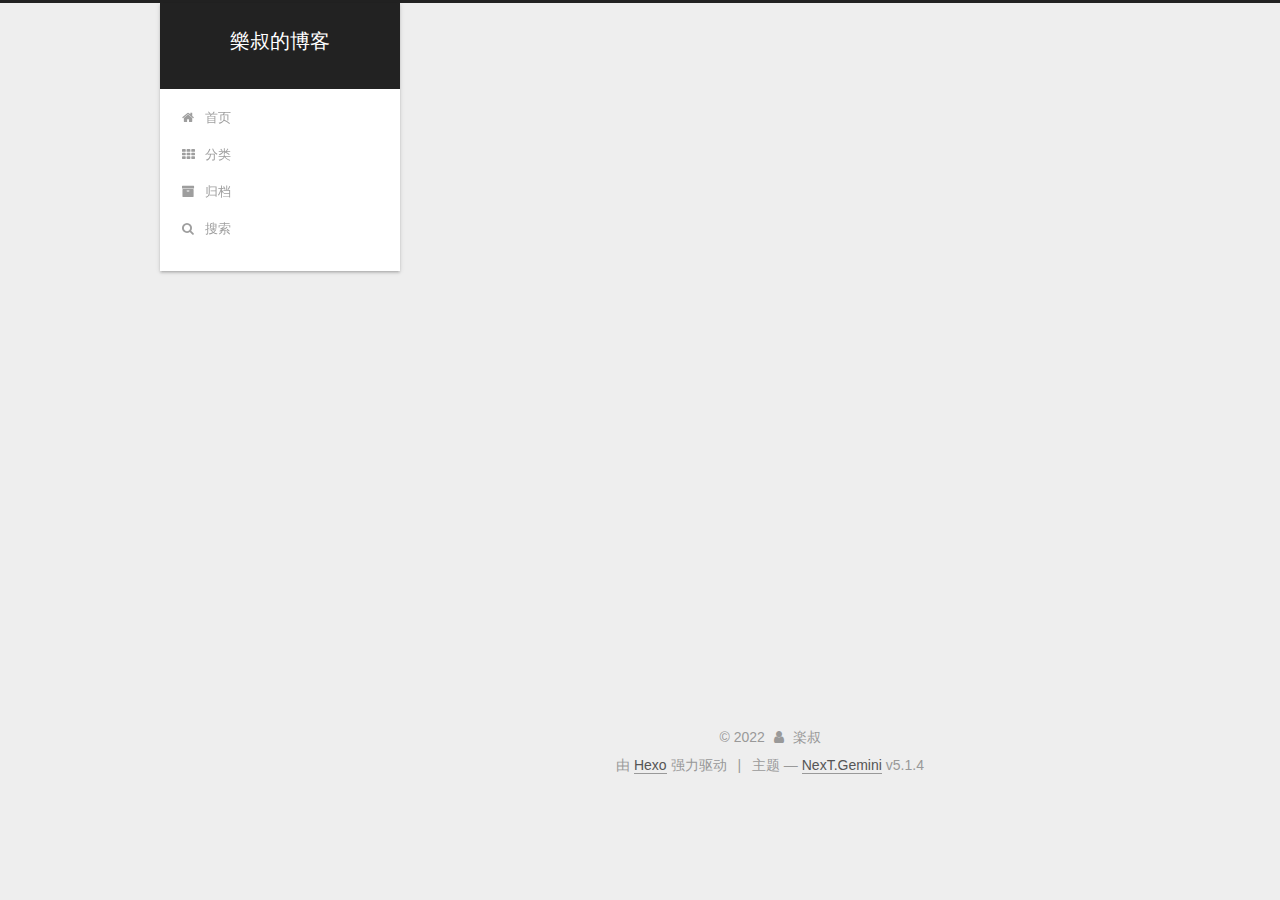
==== commit f32db938: "Site updated: 2022-01-21 20:31:10" ====
--- a/index.html
+++ b/index.html
@@ -467,10 +467,10 @@
               
               
               <div class="site-state-item site-state-categories">
-                
+                <a href="/categories/index.html">
                   <span class="site-state-item-count">1</span>
                   <span class="site-state-item-name">分类</span>
-                
+                </a>
               </div>
             
 
--- a/css/main.css
+++ b/css/main.css
@@ -1823,7 +1823,7 @@
   width: 4px;
   height: 4px;
   border-radius: 50%;
-  background: #73ff41;
+  background: #17c1e2;
 }
 .links-of-blogroll {
   font-size: 13px;
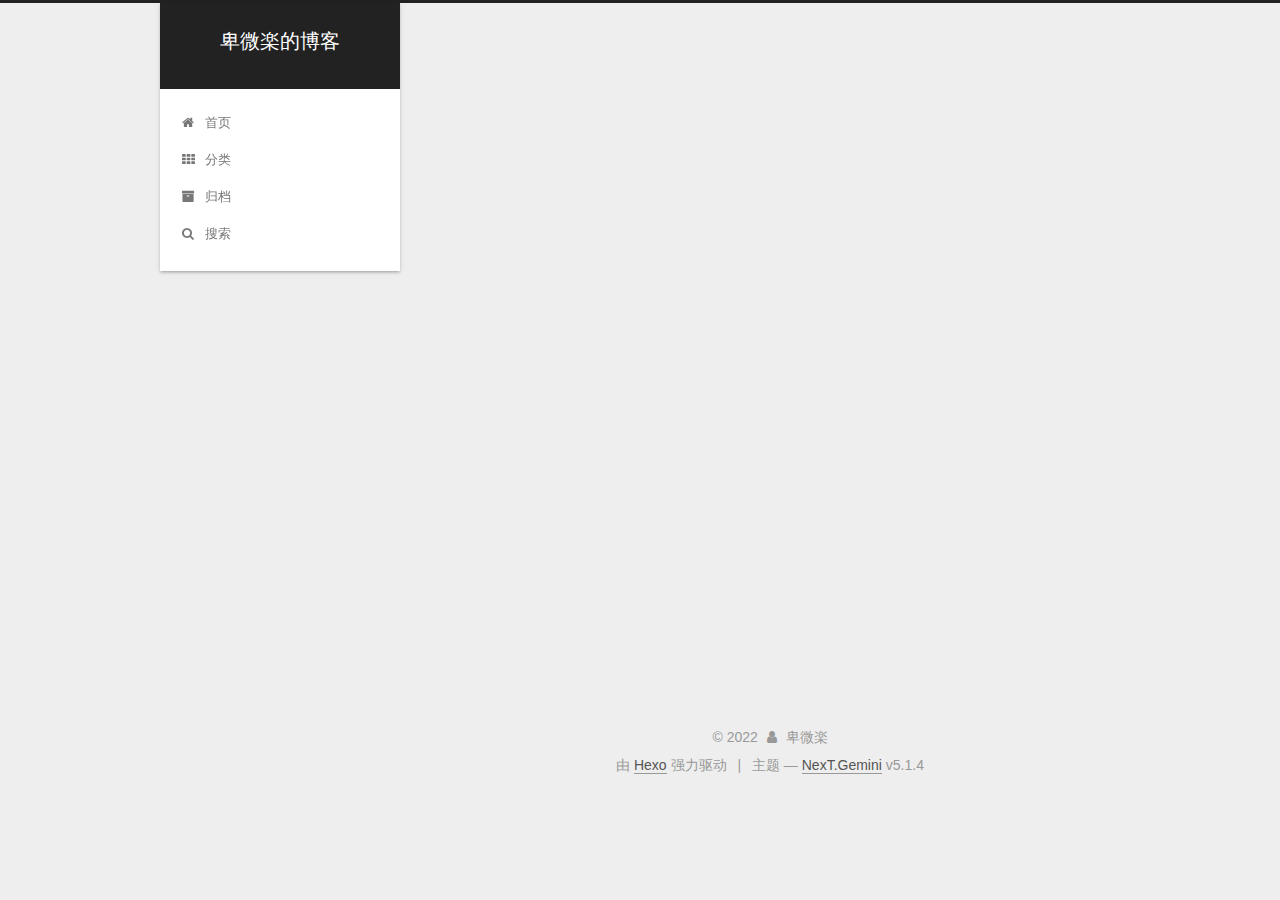
==== commit 06ce9180: "Site updated: 2022-01-24 17:52:32" ====
--- a/index.html
+++ b/index.html
@@ -81,12 +81,12 @@
 
 <meta name="description" content="分享记录一些东西">
 <meta property="og:type" content="website">
-<meta property="og:title" content="樂叔的博客">
+<meta property="og:title" content="卑微楽的博客">
 <meta property="og:url" content="http://yoursite.com/index.html">
-<meta property="og:site_name" content="樂叔的博客">
+<meta property="og:site_name" content="卑微楽的博客">
 <meta property="og:description" content="分享记录一些东西">
 <meta property="og:locale">
-<meta property="article:author" content="楽叔">
+<meta property="article:author" content="卑微楽">
 <meta name="twitter:card" content="summary">
 
 
@@ -123,7 +123,7 @@
 
 
 
-  <title>樂叔的博客</title>
+  <title>卑微楽的博客</title>
   
 
 
@@ -153,7 +153,7 @@
     <div class="custom-logo-site-title">
       <a href="/"  class="brand" rel="start">
         <span class="logo-line-before"><i></i></span>
-        <span class="site-title">樂叔的博客</span>
+        <span class="site-title">卑微楽的博客</span>
         <span class="logo-line-after"><i></i></span>
       </a>
     </div>
@@ -274,7 +274,7 @@
   
   
   <div class="post-block">
-    <link itemprop="mainEntityOfPage" href="http://yoursite.com/2022/01/21/Hello/">
+    <link itemprop="mainEntityOfPage" href="http://yoursite.com/2022/01/24/CentOS7%E6%90%AD%E5%BB%BAPPTP%E6%9C%8D%E5%8A%A1%E7%AB%AF%E6%95%99%E7%A8%8B/">
 
     <span hidden itemprop="author" itemscope itemtype="http://schema.org/Person">
       <meta itemprop="name" content="">
@@ -283,7 +283,153 @@
     </span>
 
     <span hidden itemprop="publisher" itemscope itemtype="http://schema.org/Organization">
-      <meta itemprop="name" content="樂叔的博客">
+      <meta itemprop="name" content="卑微楽的博客">
+    </span>
+
+    
+      <header class="post-header">
+
+        
+        
+          <h1 class="post-title" itemprop="name headline">
+                
+                <a class="post-title-link" href="/2022/01/24/CentOS7%E6%90%AD%E5%BB%BAPPTP%E6%9C%8D%E5%8A%A1%E7%AB%AF%E6%95%99%E7%A8%8B/" itemprop="url">CentOS7搭建PPTP服务端教程</a></h1>
+        
+
+        <div class="post-meta">
+          <span class="post-time">
+            
+              <span class="post-meta-item-icon">
+                <i class="fa fa-calendar-o"></i>
+              </span>
+              
+                <span class="post-meta-item-text">发表于</span>
+              
+              <time title="创建于" itemprop="dateCreated datePublished" datetime="2022-01-24T15:41:49+08:00">
+                2022-01-24
+              </time>
+            
+
+            
+
+            
+          </span>
+
+          
+            <span class="post-category" >
+            
+              <span class="post-meta-divider">|</span>
+            
+              <span class="post-meta-item-icon">
+                <i class="fa fa-folder-o"></i>
+              </span>
+              
+                <span class="post-meta-item-text">分类于</span>
+              
+              
+                <span itemprop="about" itemscope itemtype="http://schema.org/Thing">
+                  <a href="/categories/%E5%B8%B8%E7%94%A8%E6%9C%8D%E5%8A%A1/" itemprop="url" rel="index">
+                    <span itemprop="name">常用服务</span>
+                  </a>
+                </span>
+
+                
+                
+              
+            </span>
+          
+
+          
+            
+          
+
+          
+          
+
+          
+
+          
+
+          
+
+        </div>
+      </header>
+    
+
+    
+    
+    
+    <div class="post-body" itemprop="articleBody">
+
+      
+      
+
+      
+        
+          <p>因为一些原因，可能大家需要用”某种技术”访问一些<a target="_blank" rel="noopener" href="https://ingg.cn/post/43.html">GFW</a>不让访问的网站，今天我们就来解决这个问题。  </p>
+          <!--noindex-->
+          <div class="post-button text-center">
+            <a class="btn" href="/2022/01/24/CentOS7%E6%90%AD%E5%BB%BAPPTP%E6%9C%8D%E5%8A%A1%E7%AB%AF%E6%95%99%E7%A8%8B/#more" rel="contents">
+              阅读全文 &raquo;
+            </a>
+          </div>
+          <!--/noindex-->
+        
+      
+    </div>
+    
+    
+    
+
+    
+
+    
+
+    
+
+    <footer class="post-footer">
+      
+
+      
+
+      
+
+      
+      
+        <div class="post-eof"></div>
+      
+    </footer>
+  </div>
+  
+  
+  
+  </article>
+
+
+    
+      
+
+  
+
+  
+  
+  
+
+  <article class="post post-type-normal" itemscope itemtype="http://schema.org/Article">
+  
+  
+  
+  <div class="post-block">
+    <link itemprop="mainEntityOfPage" href="http://yoursite.com/2022/01/21/Hello/">
+
+    <span hidden itemprop="author" itemscope itemtype="http://schema.org/Person">
+      <meta itemprop="name" content="">
+      <meta itemprop="description" content="">
+      <meta itemprop="image" content="/images/111.jpg">
+    </span>
+
+    <span hidden itemprop="publisher" itemscope itemtype="http://schema.org/Organization">
+      <meta itemprop="name" content="卑微楽的博客">
     </span>
 
     
@@ -457,7 +603,7 @@
               
                 <a href="/archives/">
               
-                  <span class="site-state-item-count">1</span>
+                  <span class="site-state-item-count">2</span>
                   <span class="site-state-item-name">日志</span>
                 </a>
               </div>
@@ -468,7 +614,7 @@
               
               <div class="site-state-item site-state-categories">
                 <a href="/categories/index.html">
-                  <span class="site-state-item-count">1</span>
+                  <span class="site-state-item-count">2</span>
                   <span class="site-state-item-name">分类</span>
                 </a>
               </div>
@@ -521,7 +667,7 @@
   <span class="with-love">
     <i class="fa fa-user"></i>
   </span>
-  <span class="author" itemprop="copyrightHolder">楽叔</span>
+  <span class="author" itemprop="copyrightHolder">卑微楽</span>
 
   
 </div>
--- a/css/main.css
+++ b/css/main.css
@@ -1823,7 +1823,7 @@
   width: 4px;
   height: 4px;
   border-radius: 50%;
-  background: #17c1e2;
+  background: #ff9a4f;
 }
 .links-of-blogroll {
   font-size: 13px;
